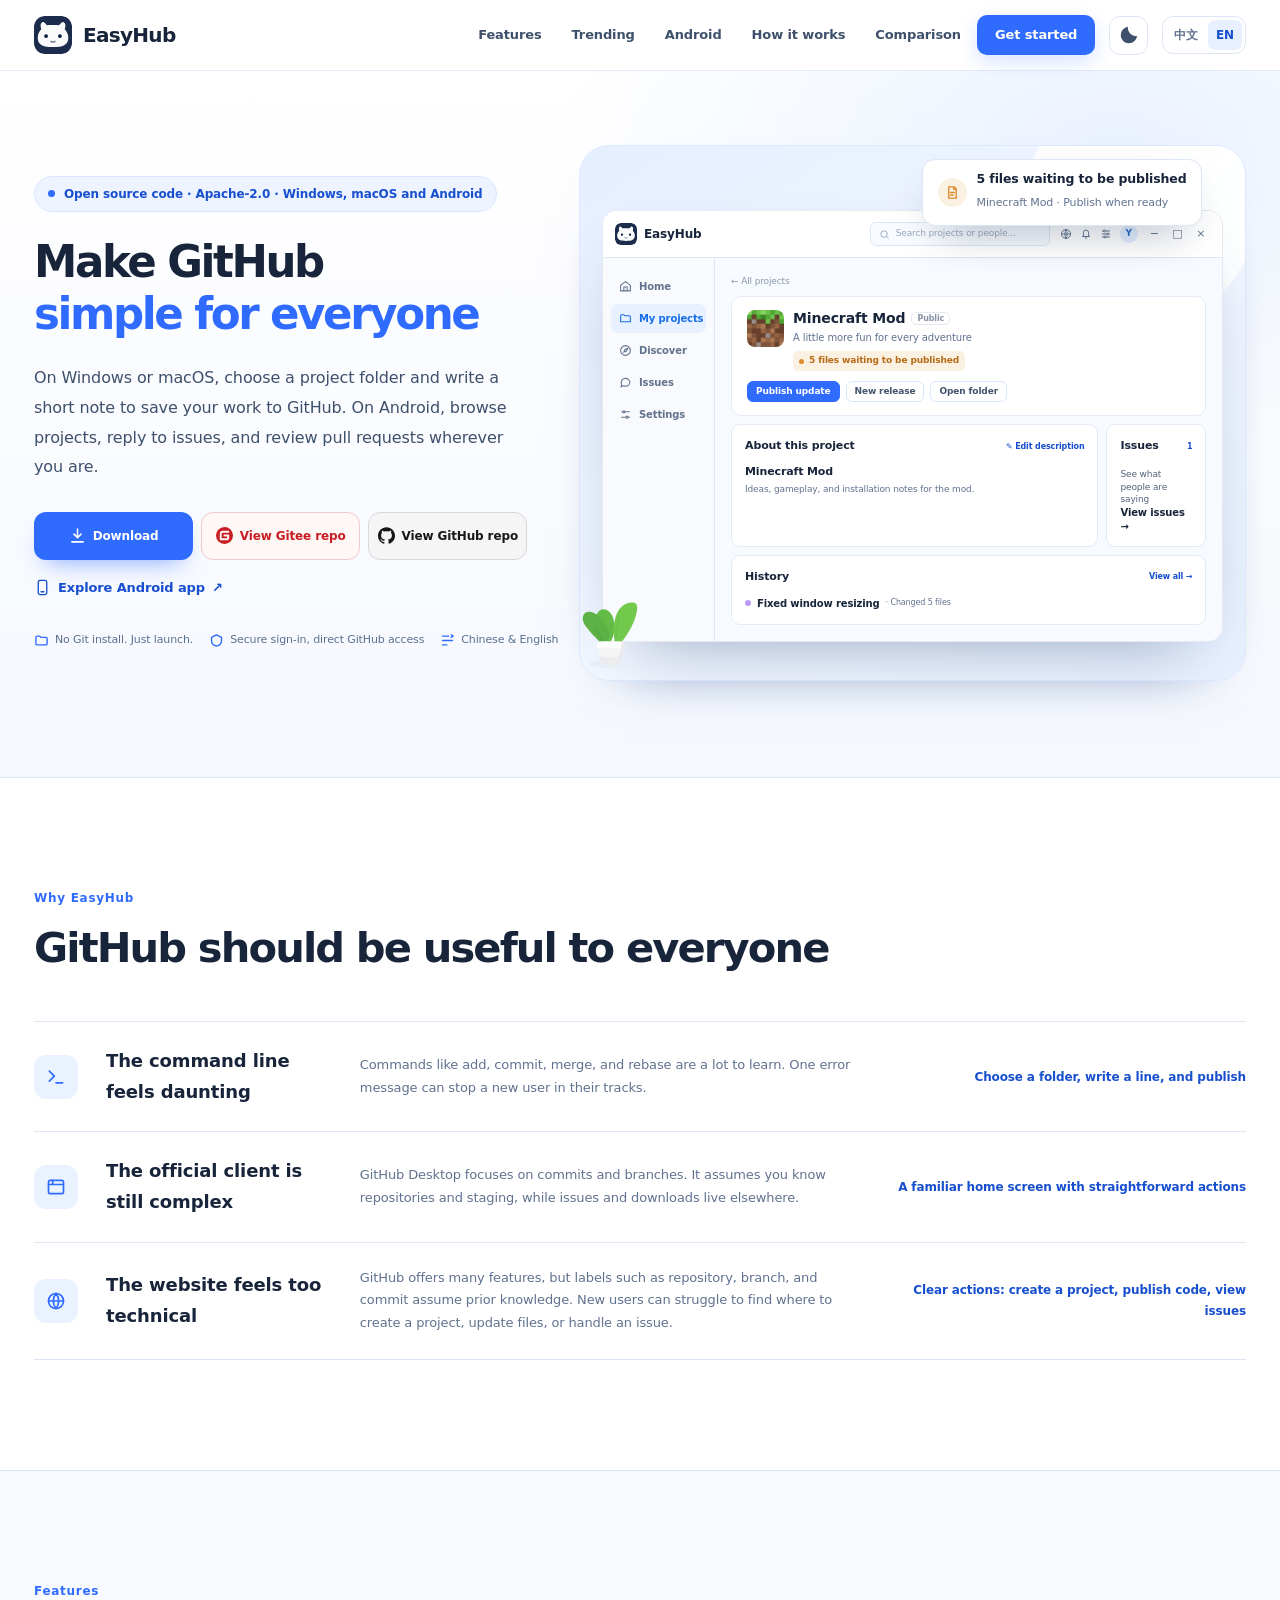
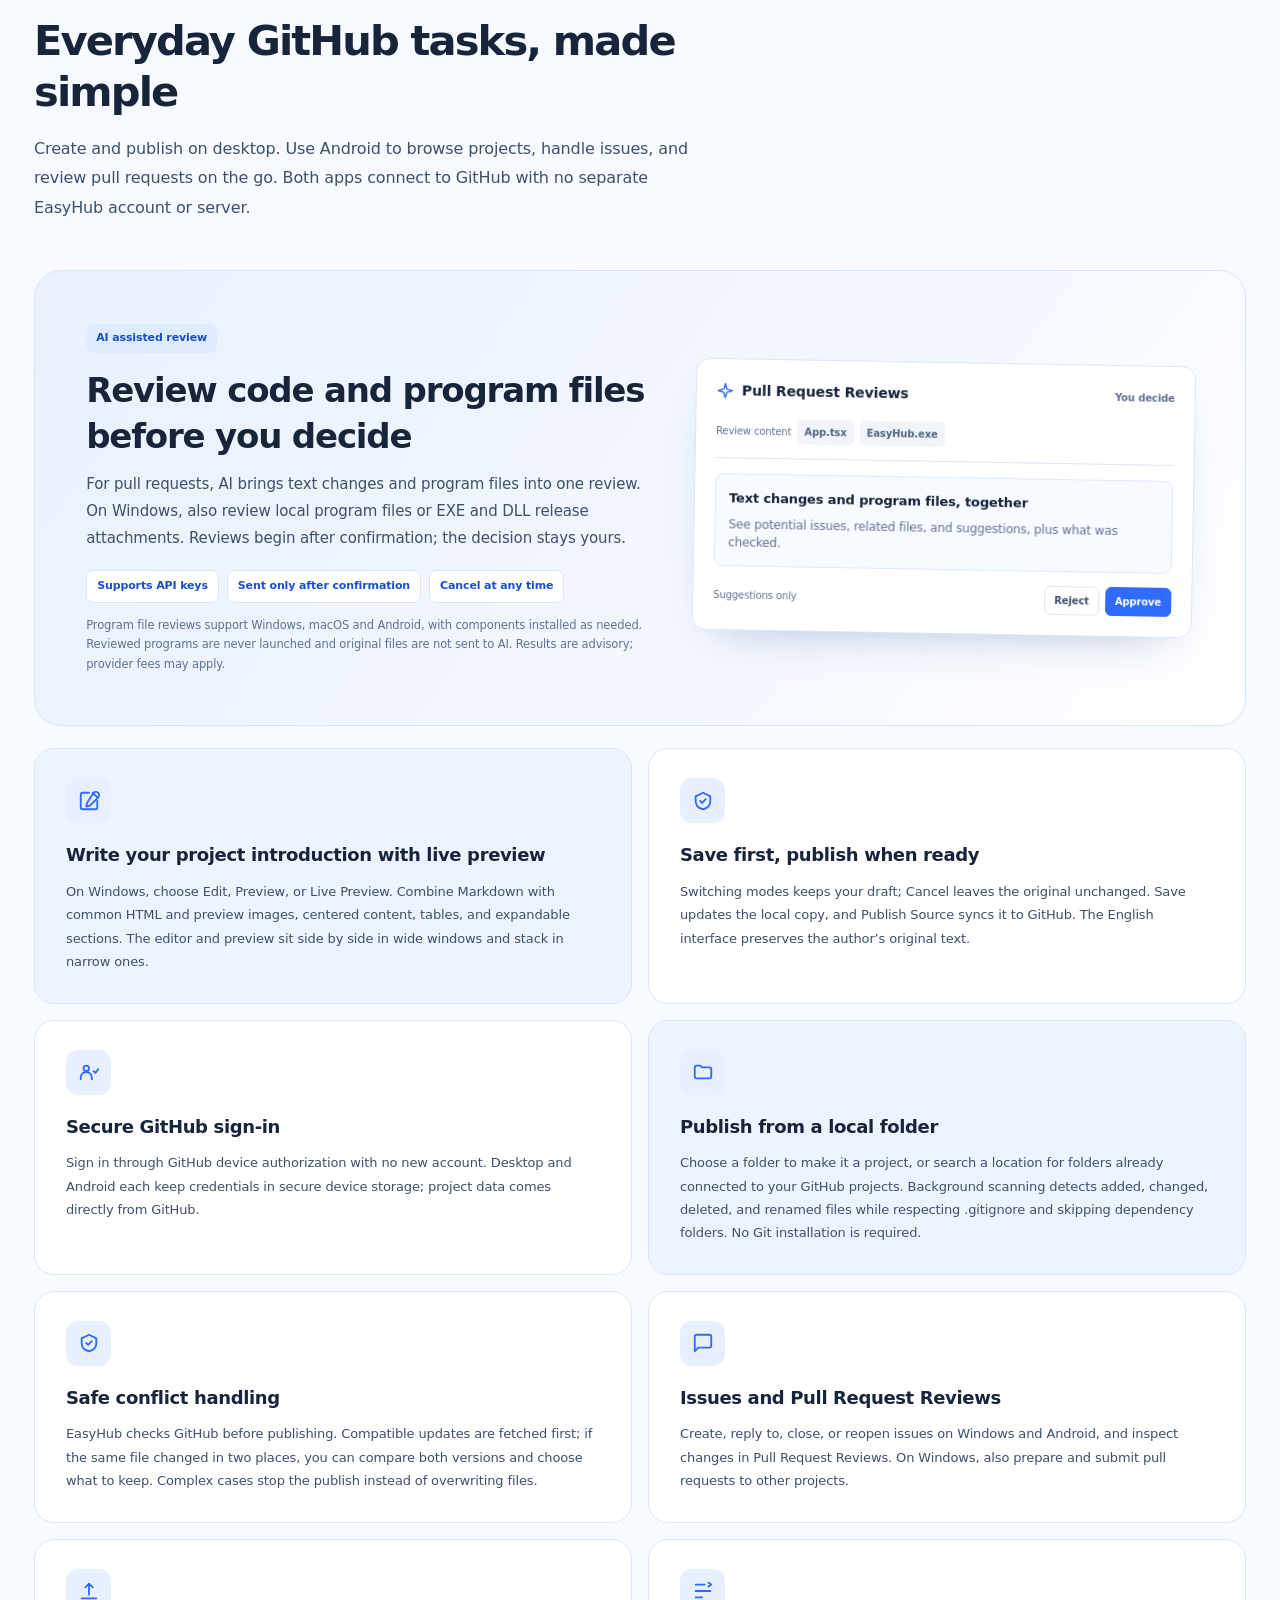
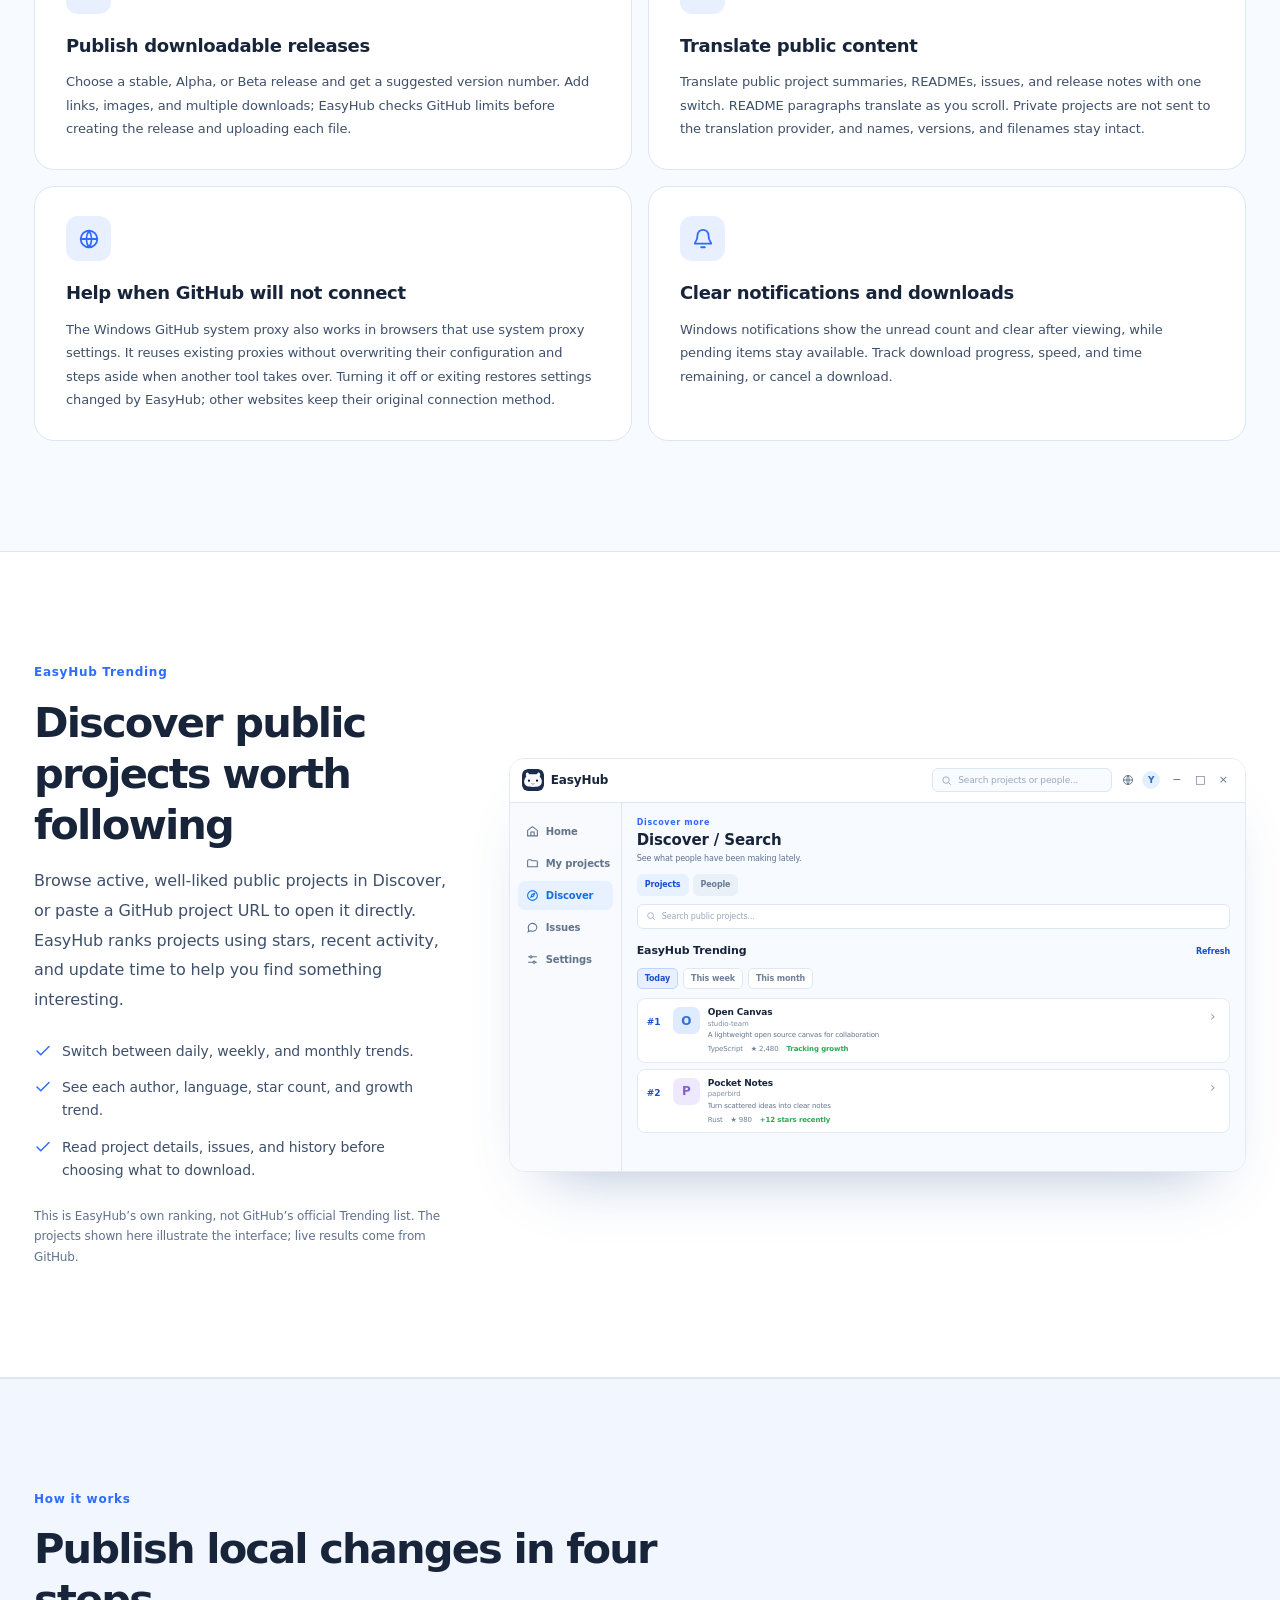
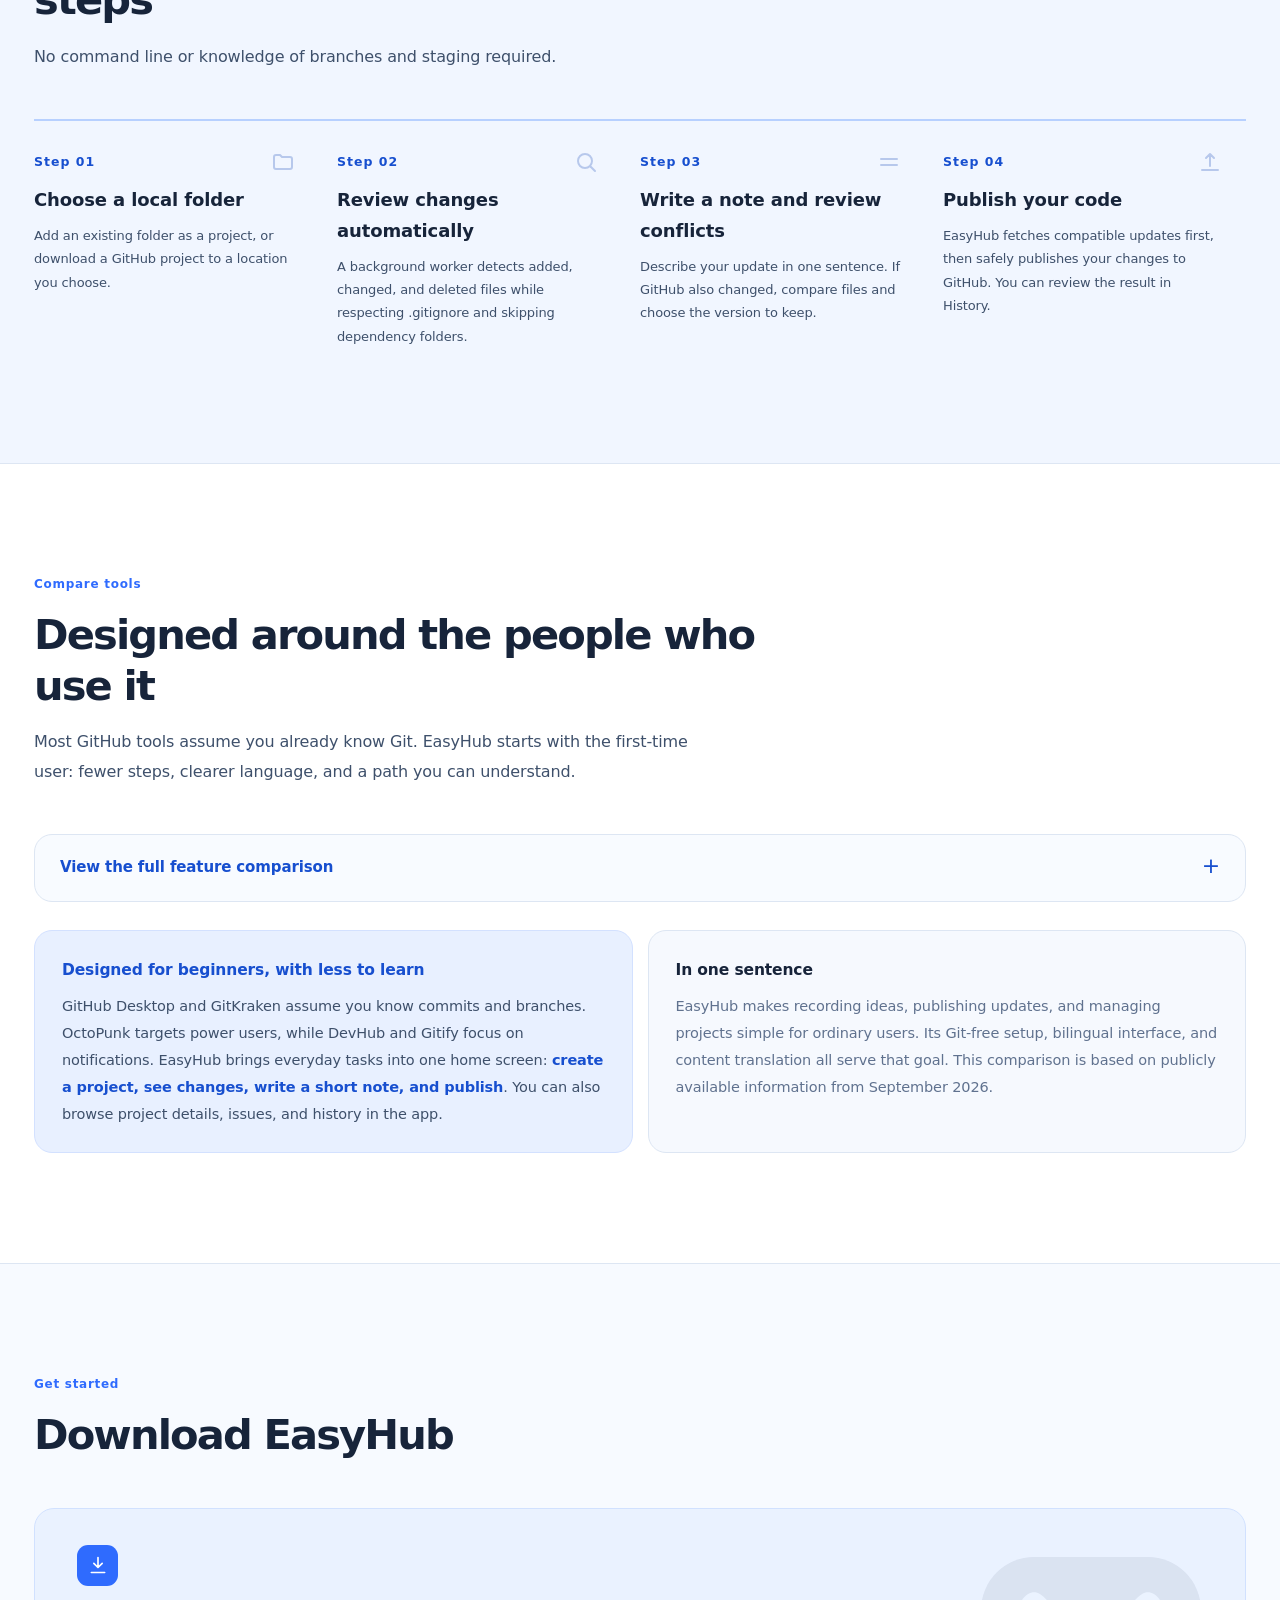
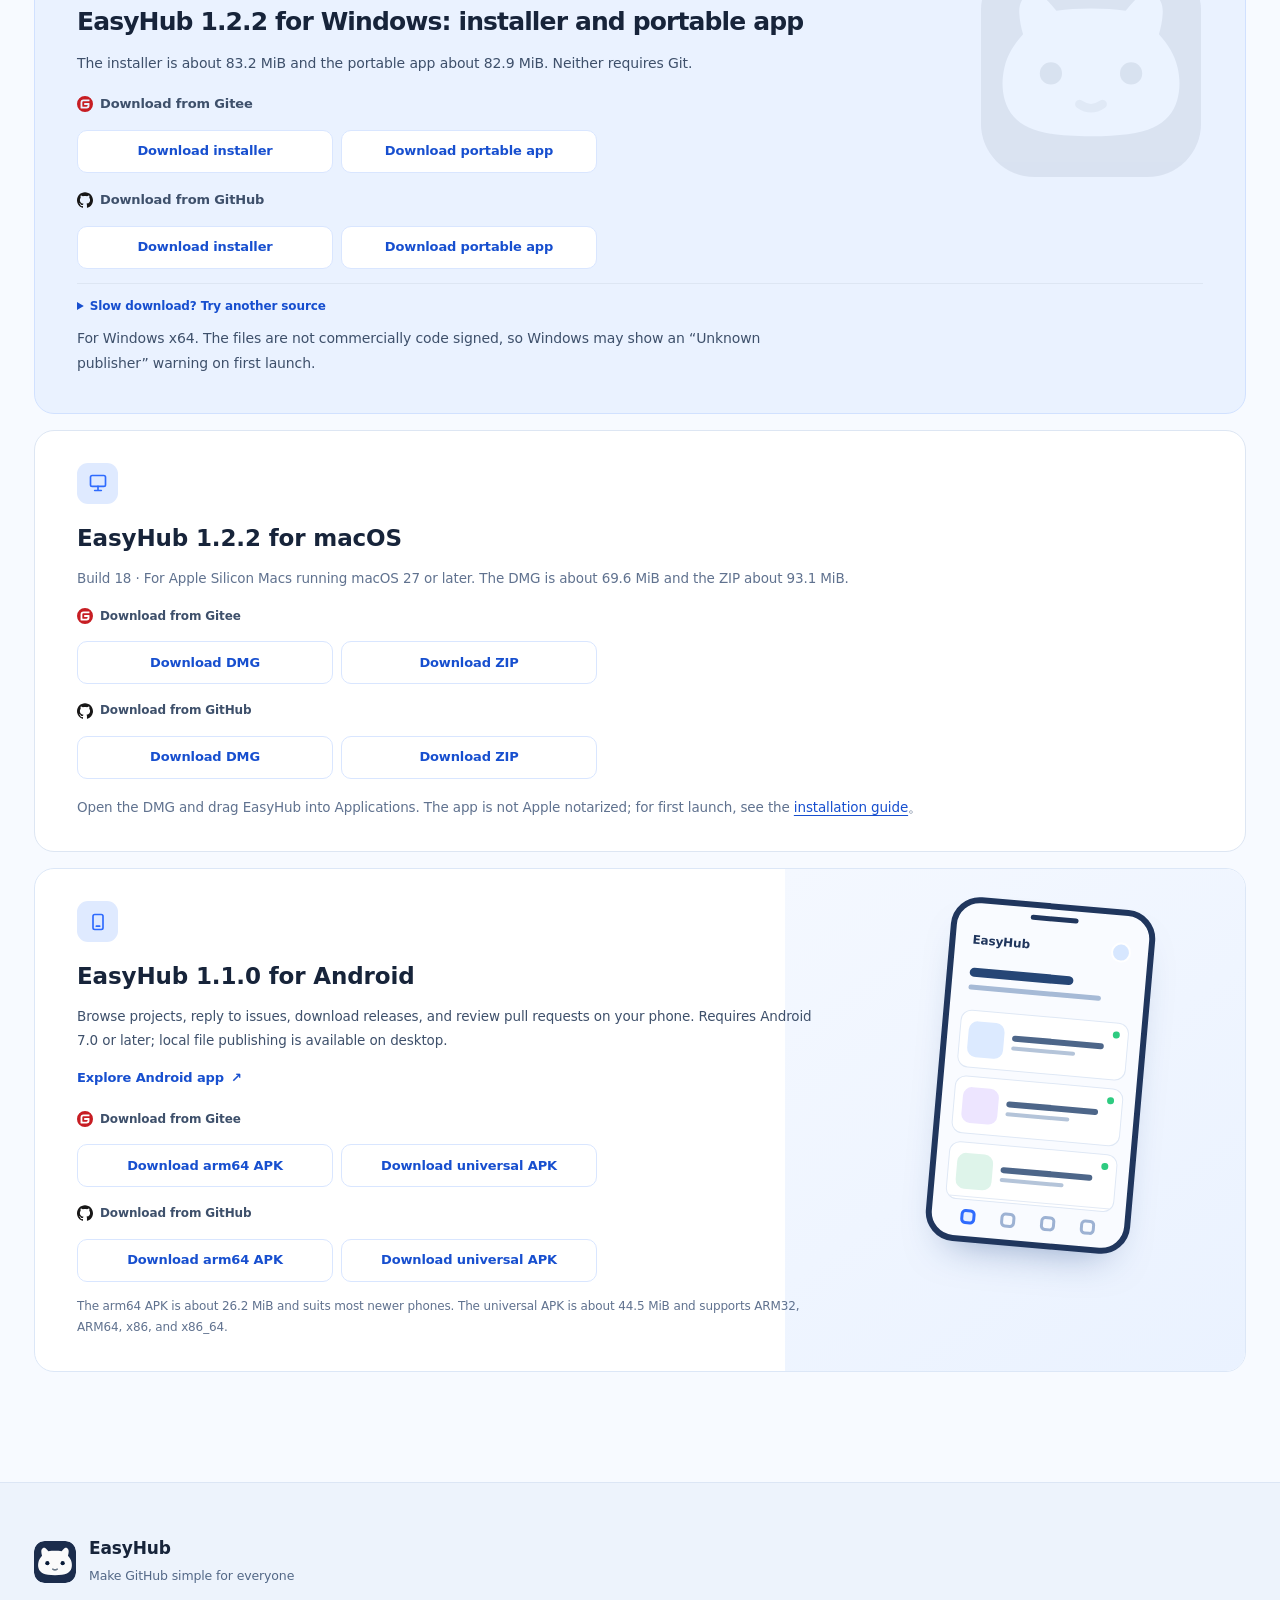
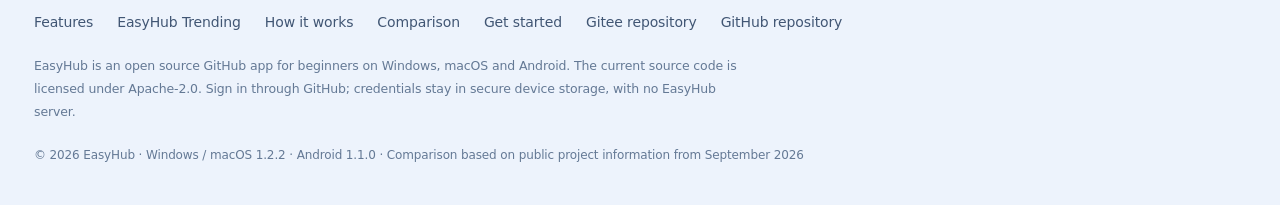
==== index.html @ a900f8b0 "Refresh compact Windows 1.2.2 and macOS build 18 downloads" ====
<!DOCTYPE html>
<html lang="zh-CN">
<head>
<meta charset="UTF-8">
<meta name="viewport" content="width=device-width, initial-scale=1.0">
<script>
(function(){
  var saved='';
  try{saved=localStorage.getItem('easyhub-site-theme')||''}catch(e){}
  var system=window.matchMedia&&window.matchMedia('(prefers-color-scheme: dark)').matches;
  document.documentElement.dataset.theme=saved==='light'||saved==='dark'?saved:(system?'dark':'light');
  if(!window.matchMedia||!window.matchMedia('(prefers-reduced-motion: reduce)').matches){document.documentElement.classList.add('motion-ready')}
})();
</script>
<title>EasyHub - 简单易用的 GitHub 客户端 | Windows、macOS 与 Android</title>
<meta name="description" content="EasyHub 是面向新手的开源 GitHub 客户端。Windows / macOS 上免装 Git 发布作品，项目介绍可边写边看；Android 上查看项目、回复问题和审查合并请求。">
<meta name="robots" content="index, follow, max-image-preview:large">
<link rel="canonical" href="https://fufu-flash.github.io/easyhub-website/">
<link rel="alternate" hreflang="zh-CN" href="https://fufu-flash.github.io/easyhub-website/">
<link rel="alternate" hreflang="en" href="https://fufu-flash.github.io/easyhub-website/en.html">
<link rel="alternate" hreflang="x-default" href="https://fufu-flash.github.io/easyhub-website/">
<link rel="sitemap" type="application/xml" href="https://fufu-flash.github.io/easyhub-website/sitemap.xml">
<meta property="og:type" content="website">
<meta property="og:site_name" content="EasyHub">
<meta property="og:locale" content="zh_CN">
<meta property="og:title" content="EasyHub - 简单易用的 GitHub 客户端，支持 Windows、macOS 与 Android">
<meta property="og:description" content="免装 Git，一句话发布源码。Windows 项目介绍支持编辑、预览与边写边看，图片、表格和折叠内容都能预览，确认后再发布。">
<meta property="og:url" content="https://fufu-flash.github.io/easyhub-website/">
<meta property="og:image" content="https://fufu-flash.github.io/easyhub-website/assets/easyhub-social.png">
<meta property="og:image:width" content="1200">
<meta property="og:image:height" content="630">
<meta property="og:image:alt" content="EasyHub：让 GitHub 简单到每个人都会用">
<meta name="twitter:card" content="summary_large_image">
<meta name="twitter:title" content="EasyHub - 简单易用的 GitHub 客户端，支持 Windows、macOS 与 Android">
<meta name="twitter:description" content="免装 Git 管理项目和问题。Windows 项目介绍可以边写边看，保存后再发布；Android 随时查看项目与合并请求。">
<meta name="twitter:image" content="https://fufu-flash.github.io/easyhub-website/assets/easyhub-social.png">
<script type="application/ld+json">
{
  "@context": "https://schema.org",
  "@graph": [{
  "@type": "SoftwareApplication",
  "name": "EasyHub for Windows",
  "url": "https://fufu-flash.github.io/easyhub-website/",
  "description": "面向新手的开源 GitHub 客户端。在 Windows 上发布作品，编辑项目介绍时可边写边看，也能用 AI 辅助审查代码与程序文件。",
  "applicationCategory": "DeveloperApplication",
  "operatingSystem": "Windows x64",
  "softwareVersion": "1.2.2",
  "datePublished": "2026-10-10",
  "image": "https://fufu-flash.github.io/easyhub-website/assets/easyhub-social.png",
  "downloadUrl": "https://gitee.com/HUAJILA/easy-hub/releases/download/v1.2.2/EasyHub-1.2.2-setup.exe",
  "license": "https://github.com/FuFu-Flash/EasyHub/blob/main/LICENSE",
  "offers": {"@type": "Offer", "price": "0", "priceCurrency": "USD"},
  "author": {"@type": "Person", "name": "FuFu-Flash", "url": "https://github.com/FuFu-Flash"}
  }, {
  "@type": "SoftwareApplication",
  "name": "EasyHub for macOS",
  "url": "https://fufu-flash.github.io/easyhub-website/#download",
  "description": "Apple 芯片 Mac 上的开源 GitHub 客户端，用于创作、发布和管理项目。",
  "applicationCategory": "DeveloperApplication",
  "operatingSystem": "macOS 27+ (Apple Silicon)",
  "softwareVersion": "1.2.2",
  "datePublished": "2026-10-11",
  "downloadUrl": "https://gitee.com/HUAJILA/easy-hub/releases/download/macos-v1.2.2/EasyHub-macOS.dmg",
  "license": "https://github.com/FuFu-Flash/EasyHub/blob/macos-v1.2.2/LICENSE",
  "offers": {"@type": "Offer", "price": "0", "priceCurrency": "USD"}
  }, {
  "@type": "SoftwareApplication",
  "name": "EasyHub for Android",
  "url": "https://fufu-flash.github.io/easyhub-website/android.html",
  "description": "在 Android 上查看 GitHub 项目、回复问题、下载发行版和审查合并请求。",
  "applicationCategory": "DeveloperApplication",
  "operatingSystem": "Android 7.0+",
  "softwareVersion": "1.1.0",
  "datePublished": "2026-10-10",
  "downloadUrl": "https://gitee.com/HUAJILA/easy-hub/releases/download/android-v1.1.0/EasyHub-Android-1.1.0-arm64.apk",
  "license": "https://github.com/FuFu-Flash/EasyHub/blob/android-v1.1.0/LICENSE",
  "offers": {"@type": "Offer", "price": "0", "priceCurrency": "USD"}
  }]
}
</script>
<script>
(function(){
  var chosen='';
  try{chosen=localStorage.getItem('easyhub-site-language')||''}catch(e){}
  var browser=(navigator.languages&&navigator.languages[0])||navigator.language||'en';
  var english=chosen==='en'||(!chosen&&!browser.toLowerCase().startsWith('zh'));
  var windowsRequested=new URLSearchParams(location.search).get('platform')==='windows';
  var windowsChosen=false;
  try{
    if(windowsRequested)sessionStorage.setItem('easyhub-site-platform','windows');
    windowsChosen=sessionStorage.getItem('easyhub-site-platform')==='windows';
  }catch(e){windowsChosen=windowsRequested}
  if(/Android/i.test(navigator.userAgent)&&!windowsChosen&&!location.hash){
    location.replace(new URL((english?'android-en.html':'android.html')+location.search+location.hash,location.href));
    return;
  }
  if(location.pathname.split('/').pop()==='en.html')return;
  if(english){
    location.replace(new URL('en.html'+location.search+location.hash,location.href));
  }
})();
</script>
<link rel="icon" type="image/svg+xml" href="data:image/svg+xml,%3Csvg xmlns='http://www.w3.org/2000/svg'
     width='1024' height='1024' viewBox='0 0 64 64'%3E
  %3C%21-- Background --%3E
  %3Crect x='0' y='0' width='64' height='64' rx='15.5' fill='%231B2C4C'/%3E

  %3C%21-- Cat head enlarged to about 4/5 of the icon, shifted upward for visual centering --%3E
  %3Cg transform='translate(32 31.8) scale(2.18) translate(-32 -34)'%3E
    %3C%21-- Cat face: traced from the prototype, centered and flattened --%3E
    %3Cpath
      d='
        M 23.6 24.35
        C 24.15 24.02, 24.72 24.05, 25.18 24.34
        C 25.95 24.84, 26.66 25.76, 27.38 26.58

        C 28.78 26.40, 30.28 26.30, 32.00 26.30
        C 33.72 26.30, 35.22 26.40, 36.62 26.58

        C 37.34 25.76, 38.05 24.84, 38.82 24.34
        C 39.28 24.05, 39.85 24.02, 40.40 24.35
        C 41.24 24.86, 41.63 25.77, 41.57 26.92
        C 41.53 27.92, 41.31 28.90, 41.06 29.73

        C 42.25 31.03, 43.17 32.48, 43.55 34.15
        C 43.91 35.69, 43.89 37.17, 43.50 38.53
        C 43.02 40.20, 41.91 41.42, 40.30 42.17

        C 38.54 42.99, 35.78 43.34, 32.00 43.34
        C 28.22 43.34, 25.46 42.99, 23.70 42.17

        C 22.09 41.42, 20.98 40.20, 20.50 38.53
        C 20.11 37.17, 20.09 35.69, 20.45 34.15
        C 20.83 32.48, 21.75 31.03, 22.94 29.73

        C 22.69 28.90, 22.47 27.92, 22.43 26.92
        C 22.37 25.77, 22.76 24.86, 23.60 24.35
        Z'
      fill='%23FAFAFB'/%3E

    %3C%21-- Eyes --%3E
    %3Ccircle cx='26.65' cy='34.95' r='1.48' fill='%23081A37'/%3E
    %3Ccircle cx='37.35' cy='34.95' r='1.48' fill='%23081A37'/%3E

    %3C%21-- Mouth --%3E
    %3Cpath
      d='M 30.45 39.05
         C 31.00 39.43, 31.48 39.60, 32.00 39.60
         C 32.52 39.60, 33.00 39.43, 33.55 39.05'
      fill='none'
      stroke='%236C7A8B'
      stroke-width='1.15'
      stroke-linecap='round'
      stroke-linejoin='round'/%3E
  %3C/g%3E
%3C/svg%3E
">
<style>
/* ============ 设计令牌（对齐应用真实配色） ============ */
:root{
  --blue:#2F6BFE;
  --blue-deep:#1F54D8;
  --blue-soft:#E9F1FF;
  --blue-softer:#F3F7FF;
  --bg:#F4F6FA;
  --card:#FFFFFF;
  --ink:#1C2635;
  --ink-2:#414D60;
  --muted:#828EA2;
  --line:#E9EDF3;
  --green:#2FA956;
  --green-soft:#E7F6EC;
  --orange:#DF8B2C;
  --orange-soft:#FBF1E2;
  --navy:#1B2C4C;
  --radius:14px;
  --shadow:0 30px 70px -34px rgba(38,76,150,.38);
  --font:'Noto Sans SC','PingFang SC','Hiragino Sans GB','Microsoft YaHei',system-ui,-apple-system,sans-serif;
  --mono:'Cascadia Code',Consolas,'Courier New',monospace;
}
*{margin:0;padding:0;box-sizing:border-box}
html{scroll-behavior:smooth}
body{font-family:var(--font);color:var(--ink);background:var(--bg);line-height:1.7;-webkit-font-smoothing:antialiased;overflow-x:hidden}
img{max-width:100%;display:block}
a{color:inherit;text-decoration:none}
.wrap{max-width:1180px;margin:0 auto;padding:0 28px}
section{padding:92px 0}
.sec-head{max-width:680px;margin-bottom:54px}
.sec-kicker{font-size:14px;font-weight:700;color:var(--blue);letter-spacing:.1em;margin-bottom:14px}
.sec-title{font-size:33px;font-weight:900;line-height:1.32;letter-spacing:-.01em}
.sec-sub{margin-top:16px;font-size:16px;color:var(--muted);line-height:1.85}

/* ============ 顶部导航 ============ */
.nav{position:sticky;top:0;z-index:100;background:rgba(255,255,255,.88);backdrop-filter:blur(14px);border-bottom:1px solid var(--line)}
.nav-inner{display:flex;align-items:center;gap:14px;height:64px}
.brand{display:flex;align-items:center;gap:11px;font-weight:900;font-size:19px}
.brand img{width:34px;height:34px;border-radius:9px}
.nav-links{display:flex;gap:4px;margin-left:auto;align-items:center}
.nav-links a{padding:8px 14px;border-radius:9px;font-size:14.5px;font-weight:500;color:var(--ink-2);transition:background .18s,color .18s}
.nav-links a:hover{background:var(--blue-soft);color:var(--blue-deep)}
.nav-cta{background:var(--blue)!important;color:#fff!important;font-weight:700!important;padding:9px 18px!important}
.nav-cta:hover{background:var(--blue-deep)!important}
.nav-toggle{display:none;margin-left:auto;background:#fff;border:1px solid var(--line);border-radius:10px;padding:8px 11px;cursor:pointer}
.language-switch{display:flex;align-items:center;gap:2px;flex:none;padding:3px;border:1px solid var(--line);border-radius:10px;background:#fff}
.language-switch a{padding:5px 8px;border-radius:7px;font-size:12px;font-weight:700;color:var(--muted);white-space:nowrap}
.language-switch a:hover{color:var(--blue-deep)}
.language-switch a[aria-current="page"]{background:var(--blue-soft);color:var(--blue-deep)}

/* ============ 按钮 ============ */
.btn{display:inline-flex;align-items:center;gap:9px;padding:14px 26px;border-radius:12px;font-size:15.5px;font-weight:700;cursor:pointer;border:1.5px solid transparent;transition:transform .16s,box-shadow .16s,background .18s;font-family:var(--font)}
.btn:hover{transform:translateY(-2px)}
.btn-primary{background:var(--blue);color:#fff;box-shadow:0 14px 30px -12px rgba(47,107,254,.6)}
.btn-primary:hover{background:var(--blue-deep)}
.btn-ghost{background:#fff;color:var(--ink);border-color:var(--line)}
.btn-ghost:hover{border-color:var(--blue);box-shadow:0 10px 26px -16px rgba(38,76,150,.5)}
.btn-gitee{background:#FFF6F6;color:#C71D23;border-color:#F1C8CB}
.btn-gitee:hover{background:#FCEBED;border-color:#C71D23;box-shadow:0 10px 26px -16px rgba(199,29,35,.45)}
.btn-github{background:#F5F5F6;color:#181717;border-color:#D6D8DC}
.btn-github:hover{background:#EBECED;border-color:#181717;box-shadow:0 10px 26px -16px rgba(24,23,23,.4)}

/* ============ Hero ============ */
.hero{padding:80px 0 88px;background:linear-gradient(180deg,#FFFFFF 0%,#F4F7FC 100%);border-bottom:1px solid var(--line)}
.hero-grid{display:grid;grid-template-columns:.94fr 1.06fr;gap:56px;align-items:center}
.hero-badge{display:inline-flex;align-items:center;gap:9px;background:var(--blue-softer);border:1px solid #DFE9FF;border-radius:999px;padding:7px 16px;font-size:13.5px;font-weight:500;color:var(--blue-deep);margin-bottom:26px}
.hero-badge .dot{width:7px;height:7px;border-radius:50%;background:var(--blue)}
.hero h1{font-size:46px;font-weight:900;line-height:1.24;letter-spacing:-.015em}
.hero h1 .accent{color:var(--blue)}
.hero p.lead{margin-top:22px;font-size:17px;color:var(--muted);max-width:500px;line-height:1.85}
.hero-actions{display:grid;grid-template-columns:repeat(3,minmax(0,1fr));gap:10px;margin-top:34px}
.hero-actions .btn{justify-content:center;min-width:0;padding:12px 9px;gap:7px;font-size:13px;white-space:nowrap}
.hero-actions .btn svg,.hero-actions .btn img{width:17px;height:17px;flex:none}
.hero-label-mobile{display:none}
.hero-meta{display:flex;gap:12px;margin-top:40px;flex-wrap:nowrap;white-space:nowrap}
.hero-meta div{font-size:12.5px;color:var(--muted);display:flex;align-items:center;gap:6px;font-weight:500}
.hero-meta svg{flex:none}

/* ===== 应用项目页手绘预览 ===== */
.stage{position:relative;padding:30px 10px 34px}
.window{background:#fff;border-radius:15px;box-shadow:var(--shadow);overflow:hidden;border:1px solid #E4E9F2;position:relative;z-index:1}
.win-bar{height:44px;background:#fff;border-bottom:1px solid var(--line);display:flex;align-items:center;padding:0 12px;gap:10px}
.win-brand{display:flex;align-items:center;gap:7px;white-space:nowrap;font-size:12px;font-weight:900;color:var(--ink)}
.win-brand img{width:22px;height:22px;border-radius:6px}
.win-search{height:24px;min-width:0;max-width:180px;flex:1;margin-left:auto;border:1px solid #DCE6F5;border-radius:6px;background:#F8FBFF;color:#9AA8BD;font-size:9px;display:flex;align-items:center;gap:6px;padding:0 8px;white-space:nowrap;overflow:hidden}
.win-search svg{width:11px;height:11px;flex:none}
.win-tools{display:flex;align-items:center;gap:8px;color:#64758F;flex:none}
.win-tools svg{width:12px;height:12px}
.win-avatar{width:18px;height:18px;display:grid;place-items:center;border-radius:50%;background:#E4F0FF;color:#2D6AC6;font-size:9px;font-weight:800}
.win-controls{letter-spacing:5px;font-size:11px;color:#63728A;white-space:nowrap;margin-left:2px}
.win-body{display:grid;grid-template-columns:112px minmax(0,1fr);min-height:318px}
.win-side{background:#F8FAFE;border-right:1px solid var(--line);padding:14px 8px;display:flex;flex-direction:column;gap:3px}
.win-side .si{display:flex;align-items:center;gap:7px;padding:6px 8px;border-radius:7px;font-size:10px;color:#62738B;font-weight:700;white-space:nowrap}
.win-side .si.on{background:#E8F1FF;color:#166EE7}
.win-side .si svg{width:13px;height:13px;flex:none}
.win-main{padding:12px 13px;background:#F7FAFF;min-width:0}
.win-crumb{font-size:9px;color:#8C99AB;margin-bottom:7px}
.mock-project{background:#fff;border:1px solid #E3EAF5;border-radius:10px;padding:11px 12px}
.mock-project-top{display:flex;gap:9px;align-items:flex-start;min-width:0}
.mock-project-icon{width:31px;height:31px;border-radius:8px;flex:none}
.mock-project-info{min-width:0}
.mock-project-title{display:flex;align-items:center;gap:6px;flex-wrap:wrap;line-height:1.2}
.mock-project-title h3{font-size:13px;font-weight:900;white-space:nowrap}
.tag{font-size:8px;font-weight:700;padding:1px 5px;border-radius:5px;border:1px solid #E4E9F2;color:#8793A5;white-space:nowrap}
.mock-project-info p{font-size:9px;color:var(--muted);margin-top:4px;line-height:1.35}
.mock-status{display:inline-flex;align-items:center;gap:5px;background:var(--orange-soft);color:#B86B17;border-radius:5px;padding:2px 6px;font-size:8px;font-weight:700;margin-top:6px}
.mock-status i{width:5px;height:5px;background:var(--orange);border-radius:50%}
.mock-actions{display:flex;gap:6px;flex-wrap:wrap;margin-top:9px}
.mock-actions span{border:1px solid #D9E6FF;border-radius:6px;padding:4px 8px;color:#43546D;font-size:9px;font-weight:700;line-height:1.3;background:#fff;white-space:nowrap}
.mock-actions .primary{background:var(--blue);border-color:var(--blue);color:#fff}
.mock-grid{display:grid;grid-template-columns:minmax(0,1fr) 100px;gap:8px;margin-top:8px}
.mock-panel{background:#fff;border:1px solid #E3EAF5;border-radius:9px;padding:9px 10px;min-width:0}
.mock-panel-head{display:flex;align-items:center;justify-content:space-between;gap:4px;font-size:10px;font-weight:800;white-space:nowrap}
.mock-panel-head em{font-size:8px;font-style:normal;color:var(--blue-deep);font-weight:700}
.mock-panel h4{font-size:10px;margin-top:9px;line-height:1.3}
.mock-panel p{font-size:8px;color:var(--muted);line-height:1.5;margin-top:4px}
.mock-issue{font-size:8px;color:#52637C;margin-top:12px;line-height:1.4}
.mock-issue b{font-size:10px;color:var(--ink)}
.mock-history{margin-top:8px;display:flex;align-items:center;gap:6px;font-size:8px;color:var(--muted)}
.mock-history strong{font-size:9px;color:var(--ink)}
.mock-history i{height:6px;width:6px;flex:none;background:#BA9AF8;border-radius:50%}
/* 状态气泡与盆栽沿用原有的浮动动画 */
.float-toast{position:absolute;top:-36px;right:6px;background:#fff;border:1px solid var(--line);border-radius:12px;box-shadow:0 20px 44px -18px rgba(27,44,76,.4);padding:11px 15px;display:flex;align-items:center;gap:10px;z-index:3;animation:floaty 5s ease-in-out infinite}
.float-toast .ft-ico{width:29px;height:29px;border-radius:50%;background:var(--orange-soft);display:flex;align-items:center;justify-content:center;flex:none}
.float-toast b{font-size:12.5px;display:block;line-height:1.3}
.float-toast span{font-size:11px;color:var(--muted)}
.hero-plant{position:absolute;bottom:0;left:-18px;width:98px;z-index:3;animation:floaty 6s ease-in-out infinite reverse}
@keyframes floaty{0%,100%{transform:translateY(0)}50%{transform:translateY(-9px)}}

/* ============ 痛点 ============ */
.pain{background:#fff;border-bottom:1px solid var(--line)}
.pain-grid{display:grid;grid-template-columns:repeat(3,1fr);gap:24px}
.pain-card{border:1px solid var(--line);border-radius:var(--radius);padding:29px 27px;background:var(--bg)}
.pc-ico{width:43px;height:43px;border-radius:12px;background:var(--blue);display:flex;align-items:center;justify-content:center;margin-bottom:17px}
.pain-card h3{font-size:17px;font-weight:700;margin-bottom:9px}
.pain-card p{font-size:14px;color:var(--muted);line-height:1.8}
.pain-card .arrow{color:var(--blue-deep);font-weight:700;font-size:13px;margin-top:13px;display:flex;align-items:center;gap:7px}

/* ============ 特性 ============ */
.feat-grid{display:grid;grid-template-columns:repeat(3,1fr);gap:24px}
.feat-card{background:#fff;border:1px solid var(--line);border-radius:var(--radius);padding:29px 27px;transition:transform .2s,box-shadow .2s}
.feat-card:hover{transform:translateY(-4px);box-shadow:0 22px 46px -26px rgba(38,76,150,.38)}
.feat-ico{width:45px;height:45px;border-radius:12px;display:flex;align-items:center;justify-content:center;margin-bottom:17px}
.feat-ico.b{background:var(--blue-soft)}.feat-ico.b svg{stroke:var(--blue)}
.feat-card h3{font-size:16.5px;font-weight:700;margin-bottom:9px}
.feat-card p{font-size:13.5px;color:var(--muted);line-height:1.8}
.feat-card .note{display:inline-block;margin-top:12px;font-size:11.5px;font-weight:700;color:var(--orange);background:var(--orange-soft);padding:3px 11px;border-radius:999px}
.ai-spotlight{display:grid;grid-template-columns:minmax(0,1fr) minmax(0,.88fr);gap:36px;align-items:center;padding:34px 38px;margin-bottom:24px;border:1px solid #CCDFFF;border-radius:var(--radius);background:linear-gradient(125deg,#F0F6FF,#FBFDFF);overflow:hidden}
.ai-eyebrow{display:inline-flex;padding:5px 10px;border-radius:8px;background:#DFEBFF;color:var(--blue-deep);font-size:11px;font-weight:800}
.ai-spotlight h3{font-size:25px;line-height:1.35;margin:15px 0 11px}
.ai-spotlight p{font-size:14px;line-height:1.8;color:var(--ink-2)}
.ai-points{display:flex;flex-wrap:wrap;gap:8px;margin:18px 0 13px}
.ai-points span{padding:6px 10px;border:1px solid #D8E6FA;border-radius:7px;background:#fff;color:var(--blue-deep);font-size:11px;font-weight:700}
.ai-spotlight small{display:block;color:var(--muted);font-size:11.5px;line-height:1.7}
.ai-preview{min-width:0;padding:17px;border:1px solid #DCE6F5;border-radius:14px;background:#fff;box-shadow:0 18px 40px -30px rgba(30,68,133,.45)}
.ai-preview-head{display:flex;align-items:center;gap:8px;font-size:12px;font-weight:800;color:var(--ink)}
.ai-preview-head svg{width:17px;height:17px;stroke:var(--blue)}
.ai-preview-head small{margin-left:auto;color:var(--muted);font-size:10px;font-weight:600}
.ai-preview-files{display:flex;flex-wrap:wrap;gap:6px;align-items:center;margin:15px 0;padding-bottom:14px;border-bottom:1px solid var(--line);font-size:10px;color:var(--muted)}
.ai-preview-files b{padding:4px 7px;border-radius:5px;background:#F1F5FA;color:#526581;font-weight:700}
.ai-preview-result{padding:13px;border:1px solid #DDE9FF;border-radius:9px;background:#F7FAFF}
.ai-preview-result strong{display:block;font-size:12px;color:var(--ink)}
.ai-preview-result p{margin-top:6px;font-size:10.5px;line-height:1.55;color:var(--muted)}
.ai-preview-bottom{display:flex;align-items:center;justify-content:space-between;gap:8px;margin-top:14px;font-size:10px;color:var(--muted)}
.ai-preview-actions{display:flex;gap:6px;white-space:nowrap}
.ai-preview-actions span{padding:5px 9px;border:1px solid #DFE7F3;border-radius:6px;background:#fff;color:var(--ink-2);font-size:10px;font-weight:700}
.ai-preview-actions span:last-child{border-color:var(--blue);background:var(--blue);color:#fff}

/* ============ EasyHub 热门手绘界面 ============ */
.trending-showcase{background:linear-gradient(160deg,#F0F6FF 0%,#F8FAFF 68%,#F3F7FF 100%);border-top:1px solid var(--line);border-bottom:1px solid var(--line);scroll-margin-top:64px}
.trend-layout{display:grid;grid-template-columns:minmax(0,.78fr) minmax(0,1.22fr);gap:46px;align-items:center}
.trend-copy .sec-head{margin-bottom:26px}
.trend-copy .sec-title{max-width:390px}
.trend-copy .sec-sub{max-width:430px}
.trend-points{list-style:none;display:grid;gap:13px}
.trend-points li{display:flex;align-items:flex-start;gap:10px;color:var(--ink-2);font-size:14px;line-height:1.65}
.trend-points svg{width:18px;height:18px;flex:none;margin-top:2px;stroke:var(--blue)}
.trend-note{font-size:12px;color:var(--muted);margin-top:24px;line-height:1.7}
.trend-window{box-shadow:0 32px 64px -35px rgba(38,76,150,.38)}
.trend-window .win-body{min-height:368px}
.trend-main{padding:13px 15px 15px}
.trend-eyebrow{color:var(--blue);font-weight:800;font-size:8px;letter-spacing:.08em}
.trend-page-title{font-size:15px;font-weight:900;line-height:1.3;margin-top:2px}
.trend-page-sub{font-size:8px;color:var(--muted);margin-top:2px;line-height:1.45}
.trend-scope{display:flex;gap:4px;margin-top:10px}
.trend-scope span{font-size:8px;padding:4px 8px;border-radius:6px;color:#697A94;background:#EAF0F8;font-weight:700}
.trend-scope .on{background:#E8F1FF;color:var(--blue-deep)}
.trend-search{height:25px;border:1px solid #DCE6F5;border-radius:6px;background:#fff;color:#9AA8BD;font-size:8px;display:flex;align-items:center;gap:6px;padding:0 8px;margin-top:8px}
.trend-search svg{width:10px;height:10px;flex:none}
.trend-head{display:flex;align-items:center;justify-content:space-between;gap:8px;margin-top:13px}
.trend-head strong{font-size:11px;font-weight:900}
.trend-head small{font-size:8px;color:var(--blue-deep);font-weight:700}
.trend-tabs{display:flex;gap:5px;margin-top:7px;flex-wrap:wrap}
.trend-tabs span{padding:3px 7px;background:#fff;border:1px solid #DFE7F3;border-radius:5px;color:#71819A;font-size:8px;font-weight:700;white-space:nowrap}
.trend-tabs .on{background:var(--blue-soft);border-color:#BFD4FF;color:var(--blue-deep)}
.trend-list{display:grid;gap:6px;margin-top:9px}
.trend-card{display:grid;grid-template-columns:19px 28px minmax(0,1fr) 10px;align-items:start;gap:7px;background:#fff;border:1px solid #E3EAF5;border-radius:8px;padding:8px 9px;min-width:0}
.trend-rank{color:var(--blue-deep);font-size:9px;font-weight:900;padding-top:8px}
.trend-avatar{width:27px;height:27px;display:grid;place-items:center;border-radius:7px;background:#DFEBFF;color:#3570D6;font-weight:900;font-size:12px}
.trend-avatar.purple{background:#EEE9FF;color:#8063C7}
.trend-info{display:grid;gap:1px;min-width:0;line-height:1.25}
.trend-info strong{font-size:9px;font-weight:900;white-space:nowrap;overflow:hidden;text-overflow:ellipsis}
.trend-info small{font-size:7px;color:#8190A6}
.trend-info .description{font-size:7px;color:#63738B;margin-top:2px;white-space:nowrap;overflow:hidden;text-overflow:ellipsis}
.trend-meta{display:flex;gap:8px;flex-wrap:wrap;margin-top:4px;color:#6F8099;font-size:7px}
.trend-meta .growth{color:var(--green);font-weight:700}
.trend-chevron{color:#8FA2BD;font-size:14px;line-height:1.4}

/* ============ 使用流程（浅色） ============ */
.workflow{background:linear-gradient(170deg,#EFF5FF 0%,#F6F9FF 100%);border-top:1px solid var(--line);border-bottom:1px solid var(--line)}
.steps{display:grid;grid-template-columns:repeat(4,1fr);gap:20px}
.step{background:#fff;border:1px solid var(--line);border-radius:var(--radius);padding:25px 23px;position:relative}
.step .num{font-size:12.5px;font-weight:900;color:var(--blue);letter-spacing:.08em;margin-bottom:13px;display:block}
.step h3{font-size:15.5px;font-weight:700;margin-bottom:8px}
.step p{font-size:13px;color:var(--muted);line-height:1.8}
.step svg{position:absolute;top:24px;right:22px;stroke:#B7C8EC}

/* ============ 同类对比矩阵 ============ */
.compare{background:#fff}
.table-scroll{overflow-x:auto;border:1px solid var(--line);border-radius:var(--radius);background:#fff;-webkit-overflow-scrolling:touch}
table.matrix{width:100%;border-collapse:collapse;table-layout:fixed;min-width:900px}
.matrix th,.matrix td{padding:15px 8px;font-size:12.5px;vertical-align:middle}
.matrix thead th{background:var(--blue);color:#fff;font-weight:700;text-align:center;line-height:1.5}
.matrix thead th:first-child{text-align:left;padding-left:22px}
.matrix tbody td{text-align:center;border-top:1px solid var(--line);color:var(--muted)}
.matrix tbody tr:nth-child(even){background:#F7FAFF}
.matrix tbody tr.easyhub{background:var(--blue-soft)!important}
.matrix tbody td:first-child{text-align:left;padding-left:22px;font-weight:700;color:var(--ink)}
.proj-cell{display:flex;flex-direction:column;gap:2px;line-height:1.4}
.proj-cell small{font-weight:400;color:var(--muted);font-size:10.5px}
.tr-easyhub .proj-cell small{color:var(--blue-deep);font-weight:700}
.mark{display:inline-flex;width:27px;height:27px;align-items:center;justify-content:center;border-radius:50%}
.mark.y{background:#D6EEDC}.mark.y svg{stroke:var(--green)}
.mark.n{background:#EDF0F4}.mark.n svg{stroke:#A6B0C0}
.mark.p{background:var(--orange-soft)}.mark.p svg{stroke:var(--orange)}
.mark.na i{width:14px;height:2px;background:#C2CBD8;display:block;border-radius:2px}
.legend{display:flex;gap:22px;margin:18px 2px 0;flex-wrap:wrap;font-size:12.5px;color:var(--muted);font-weight:500}
.legend span{display:inline-flex;align-items:center;gap:8px}
.legend .mark{width:20px;height:20px}
.legend .mark svg{width:11px;height:11px}
.compare-note{margin-top:28px;display:grid;grid-template-columns:1fr 1fr;gap:22px}
.cn-card{border-radius:var(--radius);padding:25px 27px;font-size:14.5px;line-height:1.85}
.cn-card h4{font-size:15.5px;margin-bottom:9px;font-weight:700}
.cn-card.key{background:var(--blue-soft);border:1px solid #D3E1FF;color:var(--ink-2)}
.cn-card.key h4{color:var(--blue-deep)}
.cn-card.key b{color:var(--blue-deep)}
.cn-card.alt{background:var(--bg);border:1px solid var(--line);color:var(--muted)}
.cn-card.alt h4{color:var(--ink)}

/* ============ 下载 ============ */
.download{background:#fff;border-top:1px solid var(--line)}
.dl-grid{display:grid;grid-template-columns:repeat(3,minmax(0,1fr));gap:24px}
.dl-card{min-width:0;border:1px solid var(--line);border-radius:var(--radius);padding:27px;display:flex;flex-direction:column;background:var(--bg)}
.dl-ico{width:41px;height:41px;border-radius:11px;background:var(--blue);display:flex;align-items:center;justify-content:center;margin-bottom:15px}
.dl-card h3{font-size:16px;font-weight:700;margin-bottom:8px}
.dl-card p{font-size:13.5px;color:var(--muted);line-height:1.8}
.dl-links{display:grid;gap:8px;margin-top:15px}
.dl-links a{display:flex;align-items:center;justify-content:center;gap:10px;padding:9px 12px;border:1px solid #D9E6FF;border-radius:9px;background:#fff;color:var(--blue-deep);font-size:13px;font-weight:700;text-align:center;transition:border-color .18s,background .18s}
.dl-links a:hover{border-color:var(--blue);background:var(--blue-softer)}
.dl-source{display:flex;align-items:center;gap:7px;margin-top:16px;font-size:12px;font-weight:700;color:var(--ink-2)}
.dl-source img{width:16px;height:16px}
.download-help{margin-top:14px;padding-top:12px;border-top:1px solid var(--line);font-size:12px;color:var(--muted)}
.download-help summary{cursor:pointer;color:var(--blue-deep);font-weight:700}
.download-help p{margin-top:9px;font-size:12px}
.download-help a{color:var(--blue-deep);text-decoration:underline;text-underline-offset:2px}

/* ============ Footer ============ */
footer{background:var(--ink);color:#AEBBD0;padding:54px 0 40px}
.footer-brand{display:flex;gap:13px;align-items:center}
.footer-brand img{width:42px;height:42px;border-radius:11px}
.footer-brand b{color:#fff;font-size:17px;display:block;line-height:1.4}
.footer-brand span{font-size:12.5px}
.footer-links{display:flex;gap:24px;margin:23px 0 19px;flex-wrap:wrap}
.footer-links a{font-size:14px;color:#AEBBD0;transition:color .18s}
.footer-links a:hover{color:#fff}
.footer-note{font-size:12.5px;color:#7E8DA6;max-width:720px;line-height:1.85}
.footer-copy{font-size:12px;color:#67768F;margin-top:14px}

/* ============ 滚动揭示 ============ */
.reveal{opacity:0;transform:translateY(24px);transition:opacity .65s ease,transform .65s ease}
.reveal.in{opacity:1;transform:none}

/* ============ 响应式 ============ */
@media (max-width:1180px){
  .hero-grid{grid-template-columns:minmax(0,1fr);gap:50px}
  .stage{max-width:580px;margin:0 auto;width:100%;min-width:0}
}
@media (max-width:980px){
  section{padding:74px 0}
  .hero{padding:60px 0 70px}
  .hero h1{font-size:38px}
  .trend-layout{grid-template-columns:1fr;gap:34px}
  .trend-copy .sec-title,.trend-copy .sec-sub{max-width:680px}
  .trend-window{max-width:680px;width:100%;margin:0 auto}
  .feat-grid{grid-template-columns:1fr 1fr}
  .ai-spotlight{grid-template-columns:1fr;gap:26px}
  .steps{grid-template-columns:1fr 1fr}
  .sec-title{font-size:28px}
}
@media (max-width:900px){
  .nav-links{display:none;position:absolute;top:64px;left:0;right:0;background:#fff;flex-direction:column;align-items:stretch;padding:10px 16px 16px;border-bottom:1px solid var(--line)}
  .nav-links.open{display:flex}
  .nav-links a{padding:12px 14px;font-size:15px}
  .nav-toggle{display:block;margin-left:0}
  .language-switch{margin-left:auto}
}
@media (max-width:680px){
  .wrap{padding:0 20px}
  .hero h1{font-size:30px}
  .hero p.lead{font-size:15.5px}
  .hero-meta{display:grid;grid-template-columns:repeat(3,minmax(0,1fr));gap:8px;white-space:normal}
  .hero-meta div{align-items:flex-start;font-size:10.5px;line-height:1.5;gap:5px}
  .hero-actions{gap:7px}
  .hero-actions .btn{padding:11px 5px;gap:5px;font-size:12px}
  .hero-actions .btn svg,.hero-actions .btn img{width:15px;height:15px}
  .hero-label-desktop{display:none}
  .hero-label-mobile{display:inline}
  .pain-grid,.feat-grid,.dl-grid,.compare-note,.steps{grid-template-columns:1fr}
  .ai-spotlight{padding:24px 20px}
  .ai-spotlight h3{font-size:21px}
  .sec-title{font-size:24px}
  .sec-head{margin-bottom:38px}
  .win-body{grid-template-columns:78px minmax(0,1fr)}
  .win-side{padding:11px 5px}
  .win-side .si{font-size:8px;padding:5px 4px;gap:4px}
  .win-side .si svg{width:11px;height:11px}
  .win-bar{padding:0 7px;gap:5px}
  .win-brand{font-size:9px;gap:4px}
  .win-brand img{width:17px;height:17px}
  .win-search{font-size:7px;padding:0 5px}
  .win-tools{gap:4px}
  .win-tools svg{width:10px;height:10px}
  .win-controls{letter-spacing:2px;font-size:9px}
  .win-main{padding:9px 7px}
  .mock-project{padding:8px}
  .mock-grid{grid-template-columns:1fr}
  .mock-grid .mock-panel:last-child{display:none}
  .trend-main{padding:10px 8px}
  .trend-card{grid-template-columns:18px 24px minmax(0,1fr) 8px;gap:5px;padding:7px 6px}
  .trend-avatar{width:23px;height:23px;font-size:10px}
  .trend-meta{gap:4px 7px}
  .stage{padding:22px 6px 26px}
  .float-toast{top:-34px;bottom:auto;right:8px}
  .hero-plant{width:74px;left:-8px}
}
@media (prefers-reduced-motion:reduce){
  *{scroll-behavior:auto!important}
  .reveal{opacity:1;transform:none;transition:none}
}

</style>
<link rel="stylesheet" href="assets/site-refresh.css">
</head>
<body id="top">

<!-- ===== 导航 ===== -->
<header class="nav">
  <div class="wrap nav-inner">
    <a class="brand" href="#top"><img src="assets/easyhub-icon.svg" alt="EasyHub 图标"><span>EasyHub</span></a>
    <nav class="nav-links" id="navLinks">
      <a href="#features">特性</a>
      <a href="#trending">热门</a>
      <a href="android.html">Android</a>
      <a href="#workflow">使用流程</a>
      <a href="#compare">同类对比</a>
      <a class="nav-cta" href="#download">开始使用</a>
    </nav>
    <button class="theme-toggle" id="themeToggle" type="button" aria-label="切换到浅色模式" title="切换到浅色模式" aria-pressed="true">
      <svg class="theme-sun" viewBox="0 0 24 24" fill="none" stroke="currentColor" stroke-width="2" stroke-linecap="round" aria-hidden="true"><circle cx="12" cy="12" r="4"/><path d="M12 2v2m0 16v2M4.93 4.93l1.42 1.42m11.3 11.3 1.42 1.42M2 12h2m16 0h2M4.93 19.07l1.42-1.42m11.3-11.3 1.42-1.42"/></svg>
      <svg class="theme-moon" viewBox="0 0 24 24" fill="currentColor" aria-hidden="true"><path d="M20.87 13.16A9 9 0 0 1 10.84 3.13a9 9 0 1 0 10.03 10.03Z"/></svg>
    </button>
    <div class="language-switch" role="group" aria-label="语言 / Language">
      <a href="./" data-lang="zh" lang="zh-CN" aria-current="page">中文</a>
      <a href="en.html" data-lang="en" lang="en">EN</a>
    </div>
    <button class="nav-toggle" id="navToggle" aria-label="打开菜单">
      <svg width="20" height="20" viewBox="0 0 24 24" fill="none" stroke="#1C2635" stroke-width="2.2" stroke-linecap="round"><path d="M4 7h16M4 12h16M4 17h16"/></svg>
    </button>
  </div>
</header>

<!-- ===== Hero ===== -->
<section class="hero">
  <div class="wrap hero-grid">
    <div>
      <span class="hero-badge"><span class="dot"></span>开源源码 · Apache-2.0 · Windows、macOS 与 Android</span>
      <h1>让 GitHub<br><span class="accent">简单到每个人都会用</span></h1>
      <p class="lead">在桌面版（Windows / macOS）上选择项目文件夹、写一句更新说明，就能把作品保存到 GitHub。拿起 Android 手机，随时查看项目、回复问题和审查合并请求。</p>
      <div class="hero-actions">
        <a class="btn btn-primary" href="#download">
          <svg width="17" height="17" viewBox="0 0 24 24" fill="none" stroke="currentColor" stroke-width="2.2" stroke-linecap="round" stroke-linejoin="round"><path d="M12 3v12m0 0l-5-5m5 5l5-5M4 21h16"/></svg>
          <span class="hero-label-desktop">下载</span><span class="hero-label-mobile">下载</span>
        </a>
        <a class="btn btn-gitee" href="https://gitee.com/HUAJILA/easy-hub" target="_blank" rel="noopener noreferrer" aria-label="查看 Gitee 仓库">
          <img src="assets/gitee.svg" alt="">
          <span class="hero-label-desktop">查看 Gitee 仓库</span><span class="hero-label-mobile">Gitee</span>
        </a>
        <a class="btn btn-github" href="https://github.com/FuFu-Flash/EasyHub" target="_blank" rel="noopener noreferrer" aria-label="查看 GitHub 仓库">
          <img src="assets/github.svg" alt="">
          <span class="hero-label-desktop">查看 GitHub 仓库</span><span class="hero-label-mobile">GitHub</span>
        </a>
      </div>
      <a class="hero-android-link" href="android.html"><svg viewBox="0 0 24 24" fill="none" stroke="currentColor" stroke-width="1.9" stroke-linecap="round" stroke-linejoin="round" aria-hidden="true"><rect x="6" y="2" width="12" height="20" rx="2.5"/><path d="M10 18h4"/></svg><span>了解 Android 版</span><span aria-hidden="true">↗</span></a>
      <div class="hero-meta">
        <div><svg width="15" height="15" viewBox="0 0 24 24" fill="none" stroke="#2F6BFE" stroke-width="2.2" stroke-linecap="round" stroke-linejoin="round"><path d="M3 7a2 2 0 0 1 2-2h4l2 2h8a2 2 0 0 1 2 2v8a2 2 0 0 1-2 2H5a2 2 0 0 1-2-2z"/></svg>免装 Git，双击即用</div>
        <div><svg width="15" height="15" viewBox="0 0 24 24" fill="none" stroke="#2F6BFE" stroke-width="2.2" stroke-linecap="round" stroke-linejoin="round"><path d="M12 3l8 4v5c0 5-3.5 8-8 9-4.5-1-8-4-8-9V7z"/></svg>安全登录，直连 GitHub</div>
        <div><svg width="15" height="15" viewBox="0 0 24 24" fill="none" stroke="#2F6BFE" stroke-width="2.2" stroke-linecap="round" stroke-linejoin="round"><path d="M4 5h10M4 12h16M4 19h7"/><path d="M18 3l3 2-3 2"/></svg>中英双语</div>
      </div>
    </div>
    <div class="stage">
      <div class="float-toast">
        <span class="ft-ico"><svg width="15" height="15" viewBox="0 0 24 24" fill="none" stroke="#DF8B2C" stroke-width="2.2" stroke-linecap="round" stroke-linejoin="round"><path d="M6 3h9l3 3v15H6zM14 3v4h4M9 12h6M9 16h4"/></svg></span>
        <div><b>有 5 个文件还没发布</b><span>Minecraft Mod · 准备好后发布</span></div>
      </div>
      <img class="hero-plant" src="assets/easyhub-potted-plant.svg" alt="EasyHub 盆栽">
      <div class="window">
        <div class="win-bar">
          <span class="win-brand"><img src="assets/easyhub-icon.svg" alt="">EasyHub</span>
          <span class="win-search"><svg viewBox="0 0 24 24" fill="none" stroke="currentColor" stroke-width="2"><circle cx="11" cy="11" r="7"/><path d="m16 16 5 5"/></svg>搜索项目/用户...</span>
          <span class="win-tools" aria-hidden="true"><svg viewBox="0 0 24 24" fill="none" stroke="currentColor" stroke-width="2"><circle cx="12" cy="12" r="9"/><path d="M3 12h18M12 3c3 3 3 15 0 18M12 3c-3 3-3 15 0 18"/></svg><svg viewBox="0 0 24 24" fill="none" stroke="currentColor" stroke-width="2"><path d="M5 17h14l-2-3V9a5 5 0 0 0-10 0v5zM10 20h4"/></svg><svg viewBox="0 0 24 24" fill="none" stroke="currentColor" stroke-width="2"><path d="M4 6h16M4 12h16M4 18h16"/><circle cx="9" cy="6" r="2" fill="#fff"/><circle cx="15" cy="12" r="2" fill="#fff"/><circle cx="10" cy="18" r="2" fill="#fff"/></svg><span class="win-avatar">你</span></span>
          <span class="win-controls" aria-hidden="true">− □ ×</span>
        </div>
        <div class="win-body">
          <aside class="win-side">
            <span class="si"><svg viewBox="0 0 24 24" fill="none" stroke="currentColor" stroke-width="2"><path d="m3 10 9-7 9 7v10H3zM9 20v-7h6v7"/></svg>首页</span>
            <span class="si on"><svg viewBox="0 0 24 24" fill="none" stroke="currentColor" stroke-width="2"><path d="M3 7a2 2 0 0 1 2-2h4l2 2h8a2 2 0 0 1 2 2v9H3z"/></svg>我的项目</span>
            <span class="si"><svg viewBox="0 0 24 24" fill="none" stroke="currentColor" stroke-width="2"><circle cx="12" cy="12" r="9"/><path d="m9 15 2-5 5-2-2 5z"/></svg>发现</span>
            <span class="si"><svg viewBox="0 0 24 24" fill="none" stroke="currentColor" stroke-width="2"><path d="M20 11a8 8 0 0 1-8 8 9 9 0 0 1-4-.9L4 20l1-4a8 8 0 1 1 15-5z"/></svg>问题</span>
            <span class="si"><svg viewBox="0 0 24 24" fill="none" stroke="currentColor" stroke-width="2"><path d="M4 7h16M4 17h16"/><circle cx="9" cy="7" r="2" fill="#F8FAFE"/><circle cx="15" cy="17" r="2" fill="#F8FAFE"/></svg>设置</span>
          </aside>
          <main class="win-main">
            <div class="win-crumb">← 所有项目</div>
            <div class="mock-project">
              <div class="mock-project-top">
                <img class="mock-project-icon" src="assets/minecraft-grass-block.png" alt="">
                <div class="mock-project-info"><div class="mock-project-title"><h3>Minecraft Mod</h3><span class="tag">所有人</span></div><p>为冒险加一点新乐趣</p><span class="mock-status"><i></i>有 5 个文件还没发布</span></div>
              </div>
              <div class="mock-actions"><span class="primary">发布更新</span><span>发布新版本</span><span>打开文件夹</span></div>
            </div>
            <div class="mock-grid">
              <div class="mock-panel"><div class="mock-panel-head"><span>项目介绍</span><em>✎ 编辑介绍</em></div><h4>Minecraft Mod</h4><p>记录模组想法、玩法和安装说明。</p></div>
              <div class="mock-panel"><div class="mock-panel-head"><span>问题</span><em>1</em></div><div class="mock-issue">看看大家的反馈<br><b>查看问题 →</b></div></div>
            </div>
            <div class="mock-panel" style="margin-top:8px"><div class="mock-panel-head"><span>历史版本</span><em>查看全部 →</em></div><div class="mock-history"><i></i><strong>修复窗口缩放问题</strong><span>· 修改了 5 个文件</span></div></div>
          </main>
        </div>
      </div>
    </div>
  </div>
</section>

<!-- ===== 痛点 ===== -->
<section class="pain">
  <div class="wrap">
    <div class="sec-head reveal">
      <div class="sec-kicker">为什么做 EasyHub</div>
      <h2 class="sec-title">GitHub 不该只有"懂的人"才用得好</h2>
    </div>
    <div class="pain-grid">
      <div class="pain-card reveal">
        <div class="pc-ico"><svg width="20" height="20" viewBox="0 0 24 24" fill="none" stroke="#fff" stroke-width="2" stroke-linecap="round" stroke-linejoin="round"><path d="M4 17l6-6-6-6M12 19h8"/></svg></div>
        <h3>命令行看不懂</h3>
        <p>add、commit、merge、rebase，一连串概念；一个报错信息就足以让人卡住，更不敢随便按回车。</p>
        <div class="arrow">选个文件夹、写句话、点一下就发布</div>
      </div>
      <div class="pain-card reveal">
        <div class="pc-ico"><svg width="20" height="20" viewBox="0 0 24 24" fill="none" stroke="#fff" stroke-width="2" stroke-linecap="round" stroke-linejoin="round"><rect x="3" y="4" width="18" height="16" rx="2"/><path d="M3 9h18M8 4v5"/></svg></div>
        <h3>官方客户端仍然复杂</h3>
        <p>GitHub Desktop 聚焦提交与分支，默认你理解仓库、暂存区；也不集中处理问题、项目下载这些日常操作。</p>
        <div class="arrow">首页式界面，操作像手机 App 一样直观</div>
      </div>
      <div class="pain-card reveal">
        <div class="pc-ico"><svg width="20" height="20" viewBox="0 0 24 24" fill="none" stroke="#fff" stroke-width="2" stroke-linecap="round" stroke-linejoin="round"><circle cx="12" cy="12" r="9"/><path d="M3 12h18M12 3a14 14 0 0 1 0 18M12 3a14 14 0 0 0 0 18"/></svg></div>
        <h3>网页操作繁琐</h3>
        <p>GitHub 网页功能很全，但按钮和菜单里有仓库、分支、提交等专业术语。想创建项目、更新文件或处理问题，新手常常不知道从哪里开始。</p>
        <div class="arrow">把操作说清楚：新建项目、发布源码、查看问题</div>
      </div>
    </div>
  </div>
</section>

<!-- ===== 核心特性 ===== -->
<section id="features">
  <div class="wrap">
    <div class="sec-head reveal">
      <div class="sec-kicker">核心特性</div>
      <h2 class="sec-title">把日常用到的 GitHub 操作，都做成简单按钮</h2>
      <p class="sec-sub">桌面版负责创作和发布，Android 版方便随时查看项目、处理问题和合并请求。两端通过 GitHub 获取内容，无需 EasyHub 账号或自有服务器。</p>
    </div>
    <div class="ai-spotlight reveal">
      <div>
        <span class="ai-eyebrow">AI 辅助审查</span>
        <h3>代码与程序文件，先看清楚再决定</h3>
        <p>收到合并请求时，AI 把文字修改和程序文件整理到同一份结果中。Windows 也能审查电脑上的程序文件，或发行版里的 EXE、DLL 附件。确认后才开始，决定始终由你作出。</p>
        <div class="ai-points"><span>支持 API Key</span><span>确认后才发送</span><span>可随时取消</span></div>
        <small>程序文件审查支持 Windows、macOS 与 Android，按需安装组件；不会启动被审查程序，原始程序文件不会发给 AI。结果仅供参考，服务商可能收费。</small>
      </div>
      <div class="ai-preview" role="img" aria-label="EasyHub 合并请求审查界面示意">
        <div class="ai-preview-head"><svg viewBox="0 0 24 24" fill="none" stroke-width="2" stroke-linecap="round" stroke-linejoin="round"><path d="m12 2 2.2 7.8L22 12l-7.8 2.2L12 22l-2.2-7.8L2 12l7.8-2.2z"/></svg>合并请求审查<small>由你决定</small></div>
        <div class="ai-preview-files">审查内容 <b>App.tsx</b><b>EasyHub.exe</b></div>
        <div class="ai-preview-result"><strong>文字修改与程序文件，集中查看</strong><p>查看可能的问题、相关文件和建议，也能确认哪些内容已检查。</p></div>
        <div class="ai-preview-bottom"><span>建议仅供参考</span><span class="ai-preview-actions"><span>拒绝</span><span>批准</span></span></div>
      </div>
    </div>
    <div class="feat-grid">
      <div class="feat-card reveal">
        <div class="feat-ico b"><svg width="22" height="22" viewBox="0 0 24 24" fill="none" stroke-width="2" stroke-linecap="round" stroke-linejoin="round"><path d="M12 3H5a2 2 0 0 0-2 2v14a2 2 0 0 0 2 2h14a2 2 0 0 0 2-2v-7M16 3l5 5M10 14l-1 4 4-1 9-9a3.5 3.5 0 0 0-5-5z"/></svg></div>
        <h3>项目介绍，边写边看</h3>
        <p>在 Windows 上选择“编辑”“预览”或“边写边看”。支持 Markdown 和常见 HTML，图片、居中内容、表格和折叠内容都能预览；宽屏双栏，窄屏自动上下排列。</p>
      </div>
      <div class="feat-card reveal">
        <div class="feat-ico b"><svg width="22" height="22" viewBox="0 0 24 24" fill="none" stroke-width="2" stroke-linecap="round" stroke-linejoin="round"><path d="M12 3l8 4v5c0 5-3.5 8-8 9-4.5-1-8-4-8-9V7zM9 12l2 2 4-4"/></svg></div>
        <h3>先保存，准备好了再发布</h3>
        <p>切换模式保留草稿，取消不改原介绍。保存后先更新本地，点击“发布源码”再同步到 GitHub；英文界面也保留作者撰写的原文。</p>
      </div>
      <div class="feat-card reveal">
        <div class="feat-ico b"><svg width="22" height="22" viewBox="0 0 24 24" fill="none" stroke-width="2" stroke-linecap="round" stroke-linejoin="round"><circle cx="9" cy="8" r="3"/><path d="M3 20v-2a6 6 0 0 1 12 0v2M17 11l2 2 3-4"/></svg></div>
        <h3>使用 GitHub 安全登录</h3>
        <p>通过 GitHub 设备授权登录，无需另建账号。桌面版和 Android 各自使用系统安全存储保存凭证；项目资料直接从 GitHub 获取。</p>
      </div>
      <div class="feat-card reveal">
        <div class="feat-ico b"><svg width="22" height="22" viewBox="0 0 24 24" fill="none" stroke-width="2" stroke-linecap="round" stroke-linejoin="round"><path d="M3 7a2 2 0 0 1 2-2h4l2 2h8a2 2 0 0 1 2 2v8a2 2 0 0 1-2 2H5a2 2 0 0 1-2-2z"/></svg></div>
        <h3>本地文件夹发布源码</h3>
        <p>选择文件夹即可识别项目；也能指定位置，找回已连接到自己 GitHub 项目的文件夹。后台扫描新增、修改、删除和重命名的文件，遵守 .gitignore、避开依赖目录；无需安装 Git。</p>
      </div>
      <div class="feat-card reveal">
        <div class="feat-ico b"><svg width="22" height="22" viewBox="0 0 24 24" fill="none" stroke-width="2" stroke-linecap="round" stroke-linejoin="round"><path d="M12 3l8 4v5c0 5-3.5 8-8 9-4.5-1-8-4-8-9V7z"/><path d="M9 12l2 2 4-4"/></svg></div>
        <h3>冲突安全处理</h3>
        <p>发布前先检查云端：可安全衔接的更新自动先获取；双方改动同一文件时，双版本预览、逐个选择保留版本。复杂历史会阻止自动发布，绝不强制覆盖。</p>
      </div>
      <div class="feat-card reveal">
        <div class="feat-ico b"><svg width="22" height="22" viewBox="0 0 24 24" fill="none" stroke-width="2" stroke-linecap="round" stroke-linejoin="round"><path d="M21 15a2 2 0 0 1-2 2H7l-4 4V5a2 2 0 0 1 2-2h14a2 2 0 0 1 2 2z"/></svg></div>
        <h3>问题与合并请求审查</h3>
        <p>Windows 和 Android 都能创建、回复、关闭或重新打开问题，也能在“合并请求审查”中查看修改；Windows 还能为其他项目准备并提交合并请求。</p>
      </div>
      <div class="feat-card reveal">
        <div class="feat-ico b"><svg width="22" height="22" viewBox="0 0 24 24" fill="none" stroke-width="2" stroke-linecap="round" stroke-linejoin="round"><path d="M12 16V4m0 0L8 8m4-4l4 4M4 20h16"/></svg></div>
        <h3>发布新版本 Release</h3>
        <p>正式版、Alpha、Beta 三种类型，自动建议并续号版本名；可插入链接与图片、选择多个下载文件，按 GitHub 公开限制校验（单文件小于 2 GiB、每版最多 1000 个、不可同名），随后真实创建 Release、逐个上传附件，已完成端到端验收。</p>
      </div>
      <div class="feat-card reveal">
        <div class="feat-ico b"><svg width="22" height="22" viewBox="0 0 24 24" fill="none" stroke-width="2" stroke-linecap="round" stroke-linejoin="round"><path d="M4 5h10M4 12h16M4 19h7"/><path d="M18 3l3 2-3 2"/></svg></div>
        <h3>公开内容翻译</h3>
        <p>一键统一翻译项目简介、README、问题与 Release 描述；README 按段落随滚动逐步翻译。私有项目不发送给第三方，项目名、版本号、文件名以占位符保护，译文本地缓存。</p>
      </div>
      <div class="feat-card reveal">
        <div class="feat-ico b"><svg width="22" height="22" viewBox="0 0 24 24" fill="none" stroke-width="2" stroke-linecap="round" stroke-linejoin="round"><circle cx="12" cy="12" r="9"/><path d="M3 12h18M12 3a16 16 0 0 1 0 18 16 16 0 0 1 0-18"/></svg></div>
        <h3>连接不畅，有办法处理</h3>
        <p>Windows 的 GitHub 系统代理也适用于遵循系统代理设置的浏览器。复用已有代理、不覆盖配置，其他工具接管时让出；关闭或退出后恢复 EasyHub 改过的设置，其他网站保持原连接方式。</p>
      </div>
      <div class="feat-card reveal">
        <div class="feat-ico b"><svg width="22" height="22" viewBox="0 0 24 24" fill="none" stroke-width="2" stroke-linecap="round" stroke-linejoin="round"><path d="M18 8a6 6 0 0 0-12 0c0 7-3 7-3 9h18c0-2-3-2-3-9M10 21h4"/></svg></div>
        <h3>通知和下载，一眼看清</h3>
        <p>Windows 通知显示未读条数，查看后清零，已有待办仍然保留。下载时可查看进度、速度和剩余时间，也能取消下载。</p>
      </div>
    </div>
  </div>
</section>

<!-- ===== EasyHub 热门 ===== -->
<section class="trending-showcase" id="trending">
  <div class="wrap trend-layout">
    <div class="trend-copy reveal">
      <div class="sec-head">
        <div class="sec-kicker">EasyHub 热门</div>
        <h2 class="sec-title">发现值得关注的公开项目</h2>
        <p class="sec-sub">在“发现 / 搜索”里浏览近期活跃、受关注的公开项目，也可粘贴 GitHub 项目地址直达项目页。EasyHub 结合 Star 数、近期活动和更新时间排列结果，帮你找到感兴趣的作品。</p>
      </div>
      <ul class="trend-points">
        <li><svg viewBox="0 0 24 24" fill="none" stroke-width="2" stroke-linecap="round" stroke-linejoin="round"><path d="M20 6 9 17l-5-5"/></svg>切换今日热门、本周热门、本月热门，看看不同时间里的新发现。</li>
        <li><svg viewBox="0 0 24 24" fill="none" stroke-width="2" stroke-linecap="round" stroke-linejoin="round"><path d="M20 6 9 17l-5-5"/></svg>卡片展示作者、语言、Star 数和 EasyHub 观察到的增长趋势。</li>
        <li><svg viewBox="0 0 24 24" fill="none" stroke-width="2" stroke-linecap="round" stroke-linejoin="round"><path d="M20 6 9 17l-5-5"/></svg>查看项目介绍、问题与历史版本，再选择想下载的文件。</li>
      </ul>
      <p class="trend-note">这是 EasyHub 自己的热门排序，不是 GitHub 官方 Trending。右侧项目仅为界面示例，实际内容从 GitHub 获取。</p>
    </div>
    <div class="window trend-window reveal" role="img" aria-label="EasyHub 热门手绘界面示意">
      <div class="win-bar" aria-hidden="true">
        <span class="win-brand"><img src="assets/easyhub-icon.svg" alt="">EasyHub</span>
        <span class="win-search"><svg viewBox="0 0 24 24" fill="none" stroke="currentColor" stroke-width="2"><circle cx="11" cy="11" r="7"/><path d="m16 16 5 5"/></svg>搜索项目/用户...</span>
        <span class="win-tools"><svg viewBox="0 0 24 24" fill="none" stroke="currentColor" stroke-width="2"><circle cx="12" cy="12" r="9"/><path d="M3 12h18M12 3c3 3 3 15 0 18M12 3c-3 3-3 15 0 18"/></svg><span class="win-avatar">你</span></span>
        <span class="win-controls">− □ ×</span>
      </div>
      <div class="win-body" aria-hidden="true">
        <aside class="win-side">
          <span class="si"><svg viewBox="0 0 24 24" fill="none" stroke="currentColor" stroke-width="2"><path d="m3 10 9-7 9 7v10H3zM9 20v-7h6v7"/></svg>首页</span>
          <span class="si"><svg viewBox="0 0 24 24" fill="none" stroke="currentColor" stroke-width="2"><path d="M3 7a2 2 0 0 1 2-2h4l2 2h8a2 2 0 0 1 2 2v9H3z"/></svg>我的项目</span>
          <span class="si on"><svg viewBox="0 0 24 24" fill="none" stroke="currentColor" stroke-width="2"><circle cx="12" cy="12" r="9"/><path d="m9 15 2-5 5-2-2 5z"/></svg>发现</span>
          <span class="si"><svg viewBox="0 0 24 24" fill="none" stroke="currentColor" stroke-width="2"><path d="M20 11a8 8 0 0 1-8 8 9 9 0 0 1-4-.9L4 20l1-4a8 8 0 1 1 15-5z"/></svg>问题</span>
          <span class="si"><svg viewBox="0 0 24 24" fill="none" stroke="currentColor" stroke-width="2"><path d="M4 7h16M4 17h16"/><circle cx="9" cy="7" r="2" fill="#F8FAFE"/><circle cx="15" cy="17" r="2" fill="#F8FAFE"/></svg>设置</span>
        </aside>
        <main class="win-main trend-main">
          <div class="trend-eyebrow">发现更多作品</div>
          <div class="trend-page-title">发现 / 搜索</div>
          <div class="trend-page-sub">看看大家最近在创作什么。</div>
          <div class="trend-scope"><span class="on">项目搜索</span><span>用户搜索</span></div>
          <div class="trend-search"><svg viewBox="0 0 24 24" fill="none" stroke="currentColor" stroke-width="2"><circle cx="11" cy="11" r="7"/><path d="m16 16 5 5"/></svg>搜索公开项目...</div>
          <div class="trend-head"><strong>EasyHub 热门</strong><small>刷新</small></div>
          <div class="trend-tabs"><span class="on">今日热门</span><span>本周热门</span><span>本月热门</span></div>
          <div class="trend-list">
            <div class="trend-card"><span class="trend-rank">#1</span><span class="trend-avatar">O</span><span class="trend-info"><strong>Open Canvas</strong><small>studio-team</small><span class="description">轻量的开源画板与协作工具</span><span class="trend-meta"><span>TypeScript</span><span>★ 2,480</span><span class="growth">增长观察中</span></span></span><span class="trend-chevron">›</span></div>
            <div class="trend-card"><span class="trend-rank">#2</span><span class="trend-avatar purple">P</span><span class="trend-info"><strong>Pocket Notes</strong><small>paperbird</small><span class="description">把零散想法整理成清晰笔记</span><span class="trend-meta"><span>Rust</span><span>★ 980</span><span class="growth">观察期 +12 Star</span></span></span><span class="trend-chevron">›</span></div>
          </div>
        </main>
      </div>
    </div>
  </div>
</section>

<!-- ===== 使用流程 ===== -->
<section class="workflow" id="workflow">
  <div class="wrap">
    <div class="sec-head reveal">
      <div class="sec-kicker">使用流程</div>
      <h2 class="sec-title">四步，把本地改动发布到 GitHub</h2>
      <p class="sec-sub">不需要命令行，也不需要事先理解分支、暂存区等概念。</p>
    </div>
    <div class="steps">
      <div class="step reveal">
        <span class="num">步骤 01</span>
        <svg width="24" height="24" viewBox="0 0 24 24" fill="none" stroke-width="2" stroke-linecap="round" stroke-linejoin="round"><path d="M3 7a2 2 0 0 1 2-2h4l2 2h8a2 2 0 0 1 2 2v8a2 2 0 0 1-2 2H5a2 2 0 0 1-2-2z"/></svg>
        <h3>选择本地文件夹</h3>
        <p>添加电脑上已有的文件夹并识别为项目，或把 GitHub 上的云端项目下载到指定位置。</p>
      </div>
      <div class="step reveal">
        <span class="num">步骤 02</span>
        <svg width="24" height="24" viewBox="0 0 24 24" fill="none" stroke-width="2" stroke-linecap="round"><circle cx="11" cy="11" r="7"/><path d="M21 21l-4.3-4.3"/></svg>
        <h3>自动检查改动</h3>
        <p>独立 Worker 扫描文件的新增、修改与删除，遵守 .gitignore 并避开常见依赖目录。</p>
      </div>
      <div class="step reveal">
        <span class="num">步骤 03</span>
        <svg width="24" height="24" viewBox="0 0 24 24" fill="none" stroke-width="2" stroke-linecap="round"><path d="M4 9h16M4 15h16"/></svg>
        <h3>写说明、处理冲突</h3>
        <p>用一句话说明本次更新；若云端也有改动，逐文件对比并选择要保留的版本。</p>
      </div>
      <div class="step reveal">
        <span class="num">步骤 04</span>
        <svg width="24" height="24" viewBox="0 0 24 24" fill="none" stroke-width="2" stroke-linecap="round" stroke-linejoin="round"><path d="M12 16V4m0 0L8 8m4-4l4 4M4 20h16"/></svg>
        <h3>一键发布源码</h3>
        <p>自动先拉取可衔接的远端更新，再把本地改动安全同步到 GitHub，完成后可查看历史版本。</p>
      </div>
    </div>
  </div>
</section>

<!-- ===== 同类项目对比 ===== -->
<section class="compare" id="compare">
  <div class="wrap">
    <div class="sec-head reveal">
      <div class="sec-kicker">同类项目对比</div>
      <h2 class="sec-title">差别不在功能多少，而在为谁设计</h2>
      <p class="sec-sub">大多数 GitHub 工具默认你已经懂 Git。EasyHub 从第一次接触 GitHub 的人的视角出发：把操作做少、把话说直白，让新手也能看懂每一步。</p>
    </div>
    <details class="compare-expand reveal">
      <summary>查看完整功能对比</summary>
    <div class="table-scroll">
      <table class="matrix">
        <colgroup>
          <col style="width:15%"><col style="width:11%"><col style="width:10%"><col style="width:9%">
          <col style="width:12%"><col style="width:9%"><col style="width:11%"><col style="width:9%"><col style="width:14%">
        </colgroup>
        <thead>
          <tr>
            <th>项目</th><th>平台内容浏览</th><th>Issues 管理</th><th>Release</th>
            <th>本地源码发布</th><th>免安装 Git</th><th>中文与翻译</th><th>开源</th><th>面向新手</th>
          </tr>
        </thead>
        <tbody>
          <tr class="easyhub tr-easyhub">
            <td><span class="proj-cell">EasyHub<small>本项目 · Windows</small></span></td>
            <td><span class="mark y"><svg width="14" height="14" viewBox="0 0 24 24" fill="none" stroke-width="3" stroke-linecap="round" stroke-linejoin="round"><path d="M20 6L9 17l-5-5"/></svg></span></td>
            <td><span class="mark y"><svg width="14" height="14" viewBox="0 0 24 24" fill="none" stroke-width="3" stroke-linecap="round" stroke-linejoin="round"><path d="M20 6L9 17l-5-5"/></svg></span></td>
            <td><span class="mark y"><svg width="14" height="14" viewBox="0 0 24 24" fill="none" stroke-width="3" stroke-linecap="round" stroke-linejoin="round"><path d="M20 6L9 17l-5-5"/></svg></span></td>
            <td><span class="mark y"><svg width="14" height="14" viewBox="0 0 24 24" fill="none" stroke-width="3" stroke-linecap="round" stroke-linejoin="round"><path d="M20 6L9 17l-5-5"/></svg></span></td>
            <td><span class="mark y"><svg width="14" height="14" viewBox="0 0 24 24" fill="none" stroke-width="3" stroke-linecap="round" stroke-linejoin="round"><path d="M20 6L9 17l-5-5"/></svg></span></td>
            <td><span class="mark y"><svg width="14" height="14" viewBox="0 0 24 24" fill="none" stroke-width="3" stroke-linecap="round" stroke-linejoin="round"><path d="M20 6L9 17l-5-5"/></svg></span></td>
            <td><span class="mark y"><svg width="14" height="14" viewBox="0 0 24 24" fill="none" stroke-width="3" stroke-linecap="round" stroke-linejoin="round"><path d="M20 6L9 17l-5-5"/></svg></span></td>
            <td><span class="mark y"><svg width="14" height="14" viewBox="0 0 24 24" fill="none" stroke-width="3" stroke-linecap="round" stroke-linejoin="round"><path d="M20 6L9 17l-5-5"/></svg></span></td>
          </tr>
          <tr>
            <td><span class="proj-cell">GitHub Desktop<small>GitHub 官方</small></span></td>
            <td><span class="mark n"><svg width="12" height="12" viewBox="0 0 24 24" fill="none" stroke-width="3" stroke-linecap="round"><path d="M6 6l12 12M18 6L6 18"/></svg></span></td>
            <td><span class="mark n"><svg width="12" height="12" viewBox="0 0 24 24" fill="none" stroke-width="3" stroke-linecap="round"><path d="M6 6l12 12M18 6L6 18"/></svg></span></td>
            <td><span class="mark n"><svg width="12" height="12" viewBox="0 0 24 24" fill="none" stroke-width="3" stroke-linecap="round"><path d="M6 6l12 12M18 6L6 18"/></svg></span></td>
            <td><span class="mark y"><svg width="14" height="14" viewBox="0 0 24 24" fill="none" stroke-width="3" stroke-linecap="round" stroke-linejoin="round"><path d="M20 6L9 17l-5-5"/></svg></span></td>
            <td><span class="mark y"><svg width="14" height="14" viewBox="0 0 24 24" fill="none" stroke-width="3" stroke-linecap="round" stroke-linejoin="round"><path d="M20 6L9 17l-5-5"/></svg></span></td>
            <td><span class="mark p"><svg width="12" height="12" viewBox="0 0 24 24" fill="none" stroke-width="3.2" stroke-linecap="round"><path d="M5 12h14"/></svg></span></td>
            <td><span class="mark y"><svg width="14" height="14" viewBox="0 0 24 24" fill="none" stroke-width="3" stroke-linecap="round" stroke-linejoin="round"><path d="M20 6L9 17l-5-5"/></svg></span></td>
            <td><span class="mark p"><svg width="12" height="12" viewBox="0 0 24 24" fill="none" stroke-width="3.2" stroke-linecap="round"><path d="M5 12h14"/></svg></span></td>
          </tr>
          <tr>
            <td><span class="proj-cell">OctoPunk<small>闭源 · 尚未发布</small></span></td>
            <td><span class="mark y"><svg width="14" height="14" viewBox="0 0 24 24" fill="none" stroke-width="3" stroke-linecap="round" stroke-linejoin="round"><path d="M20 6L9 17l-5-5"/></svg></span></td>
            <td><span class="mark y"><svg width="14" height="14" viewBox="0 0 24 24" fill="none" stroke-width="3" stroke-linecap="round" stroke-linejoin="round"><path d="M20 6L9 17l-5-5"/></svg></span></td>
            <td><span class="mark p"><svg width="12" height="12" viewBox="0 0 24 24" fill="none" stroke-width="3.2" stroke-linecap="round"><path d="M5 12h14"/></svg></span></td>
            <td><span class="mark n"><svg width="12" height="12" viewBox="0 0 24 24" fill="none" stroke-width="3" stroke-linecap="round"><path d="M6 6l12 12M18 6L6 18"/></svg></span></td>
            <td><span class="mark na"><i></i></span></td>
            <td><span class="mark n"><svg width="12" height="12" viewBox="0 0 24 24" fill="none" stroke-width="3" stroke-linecap="round"><path d="M6 6l12 12M18 6L6 18"/></svg></span></td>
            <td><span class="mark n"><svg width="12" height="12" viewBox="0 0 24 24" fill="none" stroke-width="3" stroke-linecap="round"><path d="M6 6l12 12M18 6L6 18"/></svg></span></td>
            <td><span class="mark n"><svg width="12" height="12" viewBox="0 0 24 24" fill="none" stroke-width="3" stroke-linecap="round"><path d="M6 6l12 12M18 6L6 18"/></svg></span></td>
          </tr>
          <tr>
            <td><span class="proj-cell">DevHub<small>AGPL · 桌面/移动</small></span></td>
            <td><span class="mark p"><svg width="12" height="12" viewBox="0 0 24 24" fill="none" stroke-width="3.2" stroke-linecap="round"><path d="M5 12h14"/></svg></span></td>
            <td><span class="mark p"><svg width="12" height="12" viewBox="0 0 24 24" fill="none" stroke-width="3.2" stroke-linecap="round"><path d="M5 12h14"/></svg></span></td>
            <td><span class="mark n"><svg width="12" height="12" viewBox="0 0 24 24" fill="none" stroke-width="3" stroke-linecap="round"><path d="M6 6l12 12M18 6L6 18"/></svg></span></td>
            <td><span class="mark n"><svg width="12" height="12" viewBox="0 0 24 24" fill="none" stroke-width="3" stroke-linecap="round"><path d="M6 6l12 12M18 6L6 18"/></svg></span></td>
            <td><span class="mark na"><i></i></span></td>
            <td><span class="mark n"><svg width="12" height="12" viewBox="0 0 24 24" fill="none" stroke-width="3" stroke-linecap="round"><path d="M6 6l12 12M18 6L6 18"/></svg></span></td>
            <td><span class="mark y"><svg width="14" height="14" viewBox="0 0 24 24" fill="none" stroke-width="3" stroke-linecap="round" stroke-linejoin="round"><path d="M20 6L9 17l-5-5"/></svg></span></td>
            <td><span class="mark n"><svg width="12" height="12" viewBox="0 0 24 24" fill="none" stroke-width="3" stroke-linecap="round"><path d="M6 6l12 12M18 6L6 18"/></svg></span></td>
          </tr>
          <tr>
            <td><span class="proj-cell">Gitify<small>菜单栏通知</small></span></td>
            <td><span class="mark n"><svg width="12" height="12" viewBox="0 0 24 24" fill="none" stroke-width="3" stroke-linecap="round"><path d="M6 6l12 12M18 6L6 18"/></svg></span></td>
            <td><span class="mark n"><svg width="12" height="12" viewBox="0 0 24 24" fill="none" stroke-width="3" stroke-linecap="round"><path d="M6 6l12 12M18 6L6 18"/></svg></span></td>
            <td><span class="mark n"><svg width="12" height="12" viewBox="0 0 24 24" fill="none" stroke-width="3" stroke-linecap="round"><path d="M6 6l12 12M18 6L6 18"/></svg></span></td>
            <td><span class="mark n"><svg width="12" height="12" viewBox="0 0 24 24" fill="none" stroke-width="3" stroke-linecap="round"><path d="M6 6l12 12M18 6L6 18"/></svg></span></td>
            <td><span class="mark na"><i></i></span></td>
            <td><span class="mark n"><svg width="12" height="12" viewBox="0 0 24 24" fill="none" stroke-width="3" stroke-linecap="round"><path d="M6 6l12 12M18 6L6 18"/></svg></span></td>
            <td><span class="mark y"><svg width="14" height="14" viewBox="0 0 24 24" fill="none" stroke-width="3" stroke-linecap="round" stroke-linejoin="round"><path d="M20 6L9 17l-5-5"/></svg></span></td>
            <td><span class="mark n"><svg width="12" height="12" viewBox="0 0 24 24" fill="none" stroke-width="3" stroke-linecap="round"><path d="M6 6l12 12M18 6L6 18"/></svg></span></td>
          </tr>
          <tr>
            <td><span class="proj-cell">ForkHub<small>Android 客户端</small></span></td>
            <td><span class="mark y"><svg width="14" height="14" viewBox="0 0 24 24" fill="none" stroke-width="3" stroke-linecap="round" stroke-linejoin="round"><path d="M20 6L9 17l-5-5"/></svg></span></td>
            <td><span class="mark y"><svg width="14" height="14" viewBox="0 0 24 24" fill="none" stroke-width="3" stroke-linecap="round" stroke-linejoin="round"><path d="M20 6L9 17l-5-5"/></svg></span></td>
            <td><span class="mark p"><svg width="12" height="12" viewBox="0 0 24 24" fill="none" stroke-width="3.2" stroke-linecap="round"><path d="M5 12h14"/></svg></span></td>
            <td><span class="mark n"><svg width="12" height="12" viewBox="0 0 24 24" fill="none" stroke-width="3" stroke-linecap="round"><path d="M6 6l12 12M18 6L6 18"/></svg></span></td>
            <td><span class="mark na"><i></i></span></td>
            <td><span class="mark n"><svg width="12" height="12" viewBox="0 0 24 24" fill="none" stroke-width="3" stroke-linecap="round"><path d="M6 6l12 12M18 6L6 18"/></svg></span></td>
            <td><span class="mark y"><svg width="14" height="14" viewBox="0 0 24 24" fill="none" stroke-width="3" stroke-linecap="round" stroke-linejoin="round"><path d="M20 6L9 17l-5-5"/></svg></span></td>
            <td><span class="mark y"><svg width="14" height="14" viewBox="0 0 24 24" fill="none" stroke-width="3" stroke-linecap="round" stroke-linejoin="round"><path d="M20 6L9 17l-5-5"/></svg></span></td>
          </tr>
        </tbody>
      </table>
    </div>
    <div class="legend reveal">
      <span><span class="mark y"><svg width="11" height="11" viewBox="0 0 24 24" fill="none" stroke-width="3.5" stroke-linecap="round" stroke-linejoin="round"><path d="M20 6L9 17l-5-5"/></svg></span>具备</span>
      <span><span class="mark p"><svg width="10" height="10" viewBox="0 0 24 24" fill="none" stroke-width="3.5" stroke-linecap="round"><path d="M5 12h14"/></svg></span>部分支持 / 仅限特定场景</span>
      <span><span class="mark n"><svg width="10" height="10" viewBox="0 0 24 24" fill="none" stroke-width="3.5" stroke-linecap="round"><path d="M6 6l12 12M18 6L6 18"/></svg></span>不支持</span>
      <span><span class="mark na"><i></i></span>不涉及</span>
    </div>
    </details>
    <div class="compare-note reveal">
      <div class="cn-card key">
        <h4>为新手重新设计，而不是堆叠功能</h4>
        GitHub Desktop、GitKraken 等工具默认用户理解提交与分支；OctoPunk 明确面向 power user；DevHub、Gitify 只解决通知。EasyHub 把日常操作收进一个首页——<b>新建项目、看到改动、写一句话、点"发布更新"</b>；项目介绍、问题和历史版本也能在应用中查看。
      </div>
      <div class="cn-card alt">
        <h4>一句话定位</h4>
        EasyHub 不追求覆盖 GitHub 的全部功能，只追求让"记录创意、发布更新、管理项目"对普通人足够简单；免装 Git、中文界面与内容翻译都为这一个目标服务。对比基于各项目 2026 年 9 月公开资料整理。
      </div>
    </div>
  </div>
</section>

<!-- ===== 下载 ===== -->
<section class="download" id="download">
  <div class="wrap">
    <div class="sec-head reveal">
      <div class="sec-kicker">开始使用</div>
      <h2 class="sec-title">下载发行版</h2>
    </div>
    <div class="dl-grid">
      <div class="dl-card reveal">
        <div class="dl-ico"><svg width="20" height="20" viewBox="0 0 24 24" fill="none" stroke="#fff" stroke-width="2" stroke-linecap="round" stroke-linejoin="round"><path d="M12 3v12m0 0l-5-5m5 5l5-5M4 21h16"/></svg></div>
        <h3>Windows 1.2.2 安装版与便携版</h3>
        <p>安装版约 83.2 MiB，便携版约 82.9 MiB。两种版本都无需安装 Git。</p>
        <div class="dl-source"><img src="assets/gitee.svg" alt="">Gitee 下载</div>
        <div class="dl-links">
          <a href="https://gitee.com/HUAJILA/easy-hub/releases/download/v1.2.2/EasyHub-1.2.2-setup.exe">下载安装版</a>
          <a href="https://gitee.com/HUAJILA/easy-hub/releases/download/v1.2.2/EasyHub-1.2.2-portable.exe">下载便携版</a>
        </div>
        <div class="dl-source"><img src="assets/github.svg" alt="">GitHub 下载</div>
        <div class="dl-links">
          <a href="https://github.com/FuFu-Flash/EasyHub/releases/download/v1.2.2/EasyHub-1.2.2-setup.exe">下载安装版</a>
          <a href="https://github.com/FuFu-Flash/EasyHub/releases/download/v1.2.2/EasyHub-1.2.2-portable.exe">下载便携版</a>
        </div>
        <details class="download-help">
          <summary>下载慢？切换下载来源</summary>
          <p>Gitee 和 GitHub 均提供安装版与便携版，两个来源的文件一致。也可以查看 <a href="https://gitee.com/HUAJILA/easy-hub/releases/tag/v1.2.2" target="_blank" rel="noopener noreferrer">Gitee 发布页</a>和 <a href="https://github.com/FuFu-Flash/EasyHub/releases/tag/v1.2.2" target="_blank" rel="noopener noreferrer">GitHub 发布页</a>。</p>
        </details>
        <p style="margin-top:10px">适用于 Windows x64；尚未使用商业代码签名，首次运行可能提示“未知发布者”。</p>
      </div>
      <div class="dl-card mac-card reveal">
        <div class="dl-ico"><svg width="20" height="20" viewBox="0 0 24 24" fill="none" stroke="currentColor" stroke-width="2" stroke-linecap="round" stroke-linejoin="round"><rect x="3" y="3" width="18" height="13" rx="2"/><path d="M8 21h8M12 16v5"/></svg></div>
        <h3>macOS 1.2.2 桌面版</h3>
        <p>构建 18 · 适用于 Apple 芯片 Mac，macOS 27 及以上。DMG 约 69.6 MiB，ZIP 约 93.1 MiB。</p>
        <div class="dl-source"><img src="assets/gitee.svg" alt="">Gitee 下载</div>
        <div class="dl-links">
          <a href="https://gitee.com/HUAJILA/easy-hub/releases/download/macos-v1.2.2/EasyHub-macOS.dmg">下载 DMG</a>
          <a href="https://gitee.com/HUAJILA/easy-hub/releases/download/macos-v1.2.2/EasyHub-macOS.zip">下载 ZIP</a>
        </div>
        <div class="dl-source"><img src="assets/github.svg" alt="">GitHub 下载</div>
        <div class="dl-links">
          <a href="https://github.com/FuFu-Flash/EasyHub/releases/download/macos-v1.2.2/EasyHub-macOS.dmg">下载 DMG</a>
          <a href="https://github.com/FuFu-Flash/EasyHub/releases/download/macos-v1.2.2/EasyHub-macOS.zip">下载 ZIP</a>
        </div>
        <p class="mac-install-note">打开 DMG，将 EasyHub 拖入 Applications。当前未通过 Apple 公证，首次打开请参考 <a href="https://github.com/FuFu-Flash/EasyHub#macos-%E5%BF%85%E7%9C%8B" target="_blank" rel="noopener noreferrer">安装说明</a>。</p>
      </div>
      <div class="dl-card android-card reveal">
        <div class="dl-ico"><svg width="20" height="20" viewBox="0 0 24 24" fill="none" stroke="currentColor" stroke-width="2" stroke-linecap="round" stroke-linejoin="round"><rect x="6" y="3" width="12" height="18" rx="2"/><path d="M10 17h4"/></svg></div>
        <h3>Android 1.1.0 随身版</h3>
        <p>在手机上查看项目、回复问题、下载发行版，也能审查合并请求。适用于 Android 7.0 及以上；本地文件发布在桌面版完成。</p>
        <a class="android-page-link" href="android.html">了解 Android 版 <span aria-hidden="true">↗</span></a>
        <div class="dl-source"><img src="assets/gitee.svg" alt="">Gitee 下载</div>
        <div class="dl-links">
          <a href="https://gitee.com/HUAJILA/easy-hub/releases/download/android-v1.1.0/EasyHub-Android-1.1.0-arm64.apk">下载精简安装包</a>
          <a href="https://gitee.com/HUAJILA/easy-hub/releases/download/android-v1.1.0/EasyHub-Android-1.1.0-universal.apk">下载通用安装包</a>
        </div>
        <div class="dl-source"><img src="assets/github.svg" alt="">GitHub 下载</div>
        <div class="dl-links">
          <a href="https://github.com/FuFu-Flash/EasyHub/releases/download/android-v1.1.0/EasyHub-Android-1.1.0-arm64.apk">下载精简安装包</a>
          <a href="https://github.com/FuFu-Flash/EasyHub/releases/download/android-v1.1.0/EasyHub-Android-1.1.0-universal.apk">下载通用安装包</a>
        </div>
        <p class="android-hint">精简安装包约 26.2 MiB，适合大多数较新的手机；通用安装包约 44.5 MiB，支持 ARM32、ARM64、x86 和 x86_64。</p>
        <div class="android-phone" aria-hidden="true">
          <div class="phone-speaker"></div>
          <div class="phone-top"><span class="phone-brand">EasyHub</span><span class="phone-user"></span></div>
          <div class="phone-greeting"></div><div class="phone-greeting short"></div>
          <div class="phone-card"><span class="phone-tile"></span><span class="phone-lines"><i></i><i></i></span><b></b></div>
          <div class="phone-card"><span class="phone-tile violet"></span><span class="phone-lines"><i></i><i></i></span><b></b></div>
          <div class="phone-card"><span class="phone-tile mint"></span><span class="phone-lines"><i></i><i></i></span><b></b></div>
          <div class="phone-tabs"><span></span><span></span><span></span><span></span></div>
        </div>
      </div>
    </div>
  </div>
</section>

<!-- ===== Footer ===== -->
<footer>
  <div class="wrap">
    <div class="footer-brand">
      <img src="assets/easyhub-icon.svg" alt="EasyHub 图标">
      <div><b>EasyHub</b><span>让 GitHub 简单到每个人都会用</span></div>
    </div>
    <div class="footer-links">
      <a href="#features">特性</a>
      <a href="#trending">EasyHub 热门</a>
      <a href="#workflow">使用流程</a>
      <a href="#compare">同类对比</a>
      <a href="#download">开始使用</a>
      <a href="https://gitee.com/HUAJILA/easy-hub" target="_blank" rel="noopener noreferrer">Gitee 仓库</a>
      <a href="https://github.com/FuFu-Flash/EasyHub" target="_blank" rel="noopener noreferrer">GitHub 仓库</a>
    </div>
    <p class="footer-note">EasyHub 是面向新手的开源 GitHub 客户端，提供 Windows、macOS 与 Android 版本，当前源代码采用 Apache-2.0 协议。通过 GitHub 授权登录，凭证保存在设备的安全存储中，无自有服务器。</p>
    <p class="footer-copy">© 2026 EasyHub · Windows / macOS 1.2.2 · Android 1.1.0 · 本页对比信息基于各项目 2026 年 9 月公开资料整理</p>
  </div>
</footer>

<noscript><style>.reveal{opacity:1!important;transform:none!important}</style></noscript>
<script>
// 移动端菜单
var navToggle=document.getElementById('navToggle');
var navLinks=document.getElementById('navLinks');
navToggle.addEventListener('click',function(){navLinks.classList.toggle('open')});
navLinks.querySelectorAll('a').forEach(function(a){a.addEventListener('click',function(){navLinks.classList.remove('open')})});

var themeToggle=document.getElementById('themeToggle');
function updateThemeButton(){
  var dark=document.documentElement.dataset.theme==='dark';
  var label=document.documentElement.lang==='en'?(dark?'Switch to light mode':'Switch to dark mode'):(dark?'切换到浅色模式':'切换到深色模式');
  themeToggle.setAttribute('aria-label',label);
  themeToggle.setAttribute('title',label);
  themeToggle.setAttribute('aria-pressed',String(dark));
}
themeToggle.addEventListener('click',function(){
  var next=document.documentElement.dataset.theme==='dark'?'light':'dark';
  document.documentElement.dataset.theme=next;
  try{localStorage.setItem('easyhub-site-theme',next)}catch(e){}
  updateThemeButton();
});
if(window.matchMedia){window.matchMedia('(prefers-color-scheme: dark)').addEventListener('change',function(event){
  var saved='';
  try{saved=localStorage.getItem('easyhub-site-theme')||''}catch(e){}
  if(saved!=='light'&&saved!=='dark'){document.documentElement.dataset.theme=event.matches?'dark':'light';updateThemeButton()}
})}
updateThemeButton();

document.querySelectorAll('.language-switch a[data-lang]').forEach(function(link){
  link.addEventListener('click',function(){
    try{localStorage.setItem('easyhub-site-language',link.dataset.lang)}catch(e){}
    link.href=link.getAttribute('href').split('#')[0]+location.hash;
  });
});

// 滚动揭示（带多重兜底，任何环境下都不会留下空白区块）
var reveals=document.querySelectorAll('.reveal');
if('IntersectionObserver' in window){
  var io=new IntersectionObserver(function(es){es.forEach(function(e){if(e.isIntersecting){e.target.classList.add('in');io.unobserve(e.target)}})},{threshold:.1,rootMargin:'0px 0px -30px 0px'});
  reveals.forEach(function(el){io.observe(el)});
  window.addEventListener('load',function(){setTimeout(function(){reveals.forEach(function(el){el.classList.add('in')})},2600)});
}else{
  reveals.forEach(function(el){el.classList.add('in')});
}
</script>
</body>
</html>
---- assets/site-refresh.css ----
/* EasyHub site refresh: keep the app's blue, mascot and illustrated UI. */
:root {
  --ink: #17243a;
  --ink-2: #3e506b;
  --muted: #60728f;
  --line: #dde6f3;
  --bg: #f6f9fe;
  --blue: #2f6bfe;
  --blue-deep: #174fcf;
  --blue-soft: #e8f0ff;
  --blue-softer: #f1f6ff;
  --radius: 20px;
  --shadow: 0 28px 72px -32px rgba(32, 73, 146, .37);
  --font: "Segoe UI", "Microsoft YaHei UI", "PingFang SC", system-ui, sans-serif;
}

html { scroll-padding-top: 86px; }
body { letter-spacing: -.008em; }
.wrap { max-width: 1320px; padding-inline: 34px; }
section { padding-block: 110px; }
.sec-head { max-width: 750px; margin-bottom: 48px; }
.sec-kicker { font-size: 12px; font-weight: 800; letter-spacing: .06em; margin-bottom: 14px; }
.sec-title { font-size: clamp(30px, 3.25vw, 45px); line-height: 1.23; letter-spacing: -.045em; }
.sec-sub { color: var(--ink-2); line-height: 1.85; max-width: 660px; }

.nav { background: rgba(255, 255, 255, .94); border-bottom-color: #e4ebf6; }
.nav-inner { height: 70px; }
.brand { font-size: 20px; letter-spacing: -.035em; }
.brand img { width: 38px; height: 38px; border-radius: 11px; }
.nav-links { gap: 2px; }
.nav-links a { font-size: 13px; font-weight: 650; border-radius: 10px; }
.nav-links .nav-cta { box-shadow: 0 7px 18px rgba(47, 107, 254, .18); }
.language-switch { border-radius: 11px; }
.language-switch a { min-width: 31px; text-align: center; }
.theme-toggle {
  width: 39px; height: 39px; display: grid; place-items: center; flex: none;
  border: 1px solid var(--line); border-radius: 11px;
  color: var(--ink-2); background: #fff; cursor: pointer;
  transition: color .22s, background-color .22s, border-color .22s, transform .22s;
}
.theme-toggle:hover { color: var(--blue-deep); transform: translateY(-2px); }
.theme-toggle .theme-sun, .theme-toggle .theme-moon { grid-area: 1 / 1; width: 22px; height: 22px; }
html[data-theme="light"] .theme-sun, html[data-theme="dark"] .theme-moon { display: none; }

.btn { border-radius: 12px; }
.btn:focus-visible, .nav a:focus-visible, .language-switch a:focus-visible, .theme-toggle:focus-visible,
.nav-toggle:focus-visible, .download a:focus-visible, summary:focus-visible {
  outline: 3px solid #9fc1ff;
  outline-offset: 3px;
}
.btn-primary { box-shadow: 0 12px 24px -12px rgba(47, 107, 254, .64); }

/* Give the illustration the same prominence as the product promise. */
.hero {
  padding: 74px 0 96px;
  background: radial-gradient(ellipse at 87% 11%, #eaf2ff 0, transparent 35%),
              linear-gradient(180deg, #fff 0%, #f5f8fe 100%);
}
.hero-grid { grid-template-columns: minmax(0, .85fr) minmax(0, 1.15fr); gap: clamp(26px, 4vw, 58px); }
.hero-badge {
  padding: 7px 13px;
  background: #eef4ff;
  border-color: #d9e6ff;
  font-size: 12px;
  font-weight: 700;
  margin-bottom: 24px;
}
.hero h1 { font-size: clamp(42px, 3.4vw, 50px); line-height: 1.2; letter-spacing: -.055em; }
.hero h1 .accent { display: inline-block; }
.hero p.lead { margin-top: 23px; color: var(--ink-2); font-size: 16px; line-height: 1.85; max-width: 520px; }
.hero-actions { gap: 8px; margin-top: 30px; }
.hero-actions .btn { min-height: 48px; font-size: 12px; padding-inline: 8px; }
.hero-android-link { display: inline-flex; align-items: center; gap: 7px; margin-top: 17px; color: var(--blue-deep); font-size: 13px; font-weight: 750; text-underline-offset: 3px; }
.hero-android-link svg { width: 17px; height: 17px; flex: none; }
.hero-android-link:hover { text-decoration: underline; }
.hero-android-link:focus-visible { outline: 3px solid #9fc1ff; outline-offset: 4px; border-radius: 4px; }
.hero-meta { gap: 16px; margin-top: 27px; }
.hero-meta div { color: #59708e; font-size: 11px; }
.stage {
  padding: 64px 22px 38px;
  min-width: 0;
  border: 1px solid #dce9ff;
  border-radius: 30px;
  background: radial-gradient(circle at 84% 12%, rgba(255,255,255,.95) 0 16%, transparent 16.2%),
              linear-gradient(145deg, #e5efff, #f2f7ff 55%, #e8f1ff);
  box-shadow: 0 28px 55px -45px rgba(34, 78, 154, .55);
}
.stage .window { box-shadow: 0 30px 65px -34px rgba(22, 50, 101, .45); }
.stage .win-body { min-height: 367px; }
.stage .win-bar { height: 47px; }
.stage .win-main { padding: 16px; }
.stage .mock-project { padding: 13px 15px; }
.stage .mock-project-icon { width: 37px; height: 37px; }
.stage .mock-project-title h3 { font-size: 14px; }
.stage .mock-project-info p { font-size: 10px; }
.stage .mock-status { font-size: 9px; }
.stage .mock-panel { padding: 12px 13px; }
.stage .mock-panel-head { font-size: 11px; }
.stage .mock-panel h4 { font-size: 11px; }
.stage .mock-panel p, .stage .mock-issue { font-size: 9px; }
.stage .mock-history strong { font-size: 10px; }
.float-toast { top: 13px; right: 43px; border-radius: 13px; }
.hero-plant { left: -17px; bottom: 2px; width: 95px; }

/* Problems read as three editorial statements instead of three equal boxes. */
.pain { background: #fff; }
.pain .sec-head { max-width: 850px; }
.pain-grid { display: grid; grid-template-columns: 1fr; gap: 0; border-top: 1px solid var(--line); }
.pain-card {
  display: grid;
  grid-template-columns: 50px minmax(180px, .55fr) minmax(0, 1.2fr) minmax(225px, .85fr);
  align-items: center;
  gap: 22px;
  padding: 24px 0;
  border: 0;
  border-bottom: 1px solid var(--line);
  border-radius: 0;
  background: transparent;
}
.pain-card .pc-ico { width: 44px; height: 44px; margin: 0; background: #eaf2ff; }
.pain-card .pc-ico svg { stroke: var(--blue); }
.pain-card h3 { font-size: 18px; margin: 0; }
.pain-card p { font-size: 13px; line-height: 1.75; color: var(--muted); }
.pain-card .arrow { justify-content: flex-end; text-align: right; margin: 0; font-size: 12px; }

#features { background: #f7faff; }
.ai-spotlight {
  grid-template-columns: minmax(0, 1.06fr) minmax(0, .94fr);
  padding: clamp(30px, 4vw, 52px);
  gap: 44px;
  border-radius: 27px;
  background: linear-gradient(126deg, #e9f1ff, #f4f8ff 64%, #fff);
  border-color: #d5e4ff;
  margin-bottom: 22px;
}
.ai-spotlight h3 { font-size: clamp(24px, 2.8vw, 34px); letter-spacing: -.035em; }
.ai-spotlight p { font-size: 15px; }
.ai-preview { transform: rotate(1deg); padding: 20px; box-shadow: 0 22px 44px -28px rgba(39, 75, 139, .38); }
.ai-preview-head { font-size: 14px; }
.ai-preview-result strong { font-size: 13px; }
.ai-preview-result p { font-size: 12px; }
.feat-grid { grid-template-columns: repeat(2, minmax(0, 1fr)); gap: 16px; }
.feat-card { border-radius: 20px; padding: 29px 31px; }
.feat-card:nth-child(1), .feat-card:nth-child(4) { background: #eef4ff; border-color: #d9e6ff; }
.feat-card h3 { font-size: 18px; letter-spacing: -.02em; }
.feat-card p { color: var(--ink-2); font-size: 13px; }

.trending-showcase { background: #fff; }
.trend-layout { grid-template-columns: minmax(0, .72fr) minmax(0, 1.28fr); gap: 60px; }
.trend-copy .sec-title { max-width: 440px; }
.trend-window { transform: rotate(-1deg); box-shadow: 0 34px 62px -38px rgba(40, 79, 147, .42); }
.trend-points li { font-size: 14px; }

.workflow { background: #f1f6ff; }
.steps { gap: 0; border-top: 2px solid #b7d0ff; }
.step { padding: 30px 24px 5px 0; background: none; border: 0; border-radius: 0; }
.step:not(:last-child) { margin-right: 18px; }
.step .num { color: var(--blue-deep); }
.step svg { right: 24px; top: 29px; }
.step h3 { font-size: 18px; }
.step p { color: var(--ink-2); }

.compare { background: #fff; }
.compare-expand { border: 1px solid var(--line); border-radius: 18px; overflow: hidden; background: #f8fbff; }
.compare-expand > summary {
  padding: 20px 25px;
  color: var(--blue-deep);
  font-size: 15px;
  font-weight: 750;
  cursor: pointer;
  list-style: none;
}
.compare-expand > summary::-webkit-details-marker { display: none; }
.compare-expand > summary::after { content: "+"; float: right; font-size: 22px; font-weight: 400; line-height: 1; }
.compare-expand[open] > summary::after { content: "−"; }
.compare-expand .table-scroll { border: 0; border-top: 1px solid var(--line); border-radius: 0; }
.compare-expand .legend { padding: 0 22px 18px; }
.matrix thead th { background: #eaf2ff; color: #284573; }
.matrix tbody tr.easyhub { background: #f1f6ff !important; }
.compare-note { gap: 15px; }
.cn-card { border-radius: 18px; }

/* Keep the download choices clear and easy to scan. */
.download { background: #f7faff; }
.dl-grid { grid-template-columns: repeat(2, minmax(0, 1fr)); gap: 16px; }
.dl-card { border-radius: 20px; background: #fff; padding: 30px; }
.dl-card:first-child {
  grid-column: 1 / -1;
  position: relative;
  overflow: hidden;
  padding: 36px 42px;
  background: #eaf2ff;
  border-color: #d1e1ff;
}
.dl-card:first-child::before {
  content: "";
  position: absolute;
  right: 44px;
  top: 48px;
  width: 220px;
  height: 220px;
  background: url("easyhub-icon.svg") center / contain no-repeat;
  opacity: .075;
  pointer-events: none;
}
.dl-card:first-child > * { position: relative; }
.dl-card:first-child h3 { font-size: 25px; letter-spacing: -.035em; }
.dl-card:first-child p { max-width: 690px; color: var(--ink-2); font-size: 14px; }
.dl-card:first-child .dl-source { font-size: 13px; }
.dl-card:first-child .dl-links { grid-template-columns: repeat(2, minmax(0, 1fr)); max-width: 520px; }
.dl-links a { min-height: 43px; border-radius: 10px; }
.dl-card:first-child .dl-links a { background: #fff; }
.dl-card.mac-card { grid-column: 1 / -1; padding: 32px 42px; }
.mac-card h3 { font-size: 23px; }
.mac-card .dl-links { grid-template-columns: repeat(2, minmax(0, 1fr)); max-width: 520px; }
.mac-card .mac-install-note { margin-top: 16px; }
.mac-install-note a { color: var(--blue-deep); text-decoration: underline; text-underline-offset: 3px; }
.dl-card.android-card {
  grid-column: 1 / -1;
  position: relative;
  overflow: hidden;
  background: #fff;
  border-color: #dce7f7;
  padding: 32px 42px;
}
.android-card > :not(.android-phone) { position: relative; z-index: 1; }
.android-card::before { content: ""; position: absolute; right: 0; top: 0; bottom: 0; width: 38%; background: linear-gradient(145deg, #f4f8ff, #eaf2ff); }
.android-card .dl-ico { color: #2363d8; background: #eaf2ff; }
.android-card .dl-ico svg { stroke: currentColor; }
.android-card h3 { font-size: 23px; }
.android-card > p { max-width: 750px; color: var(--ink-2); }
.android-card .dl-links { grid-template-columns: repeat(2, minmax(0, 1fr)); max-width: 520px; }
.android-card .android-hint { margin-top: 14px; font-size: 12px; color: var(--muted); }
.android-page-link { display: inline-flex; align-items: center; gap: 7px; margin: 14px 0 4px; color: var(--blue-deep); font-size: 13px; font-weight: 750; }
.android-page-link:hover { text-decoration: underline; text-underline-offset: 3px; }
.android-phone {
  position: absolute; right: clamp(55px, 8vw, 125px); top: 34px;
  width: 205px; height: 345px; padding: 13px 12px 15px;
  border: 6px solid #20365d; border-radius: 29px;
  background: #f9fbff; box-shadow: 0 22px 40px -24px rgba(30, 67, 132, .5);
  transform: rotate(5deg);
}
.phone-speaker { position: absolute; width: 48px; height: 5px; border-radius: 5px; background: #20365d; top: 7px; left: calc(50% - 24px); }
.phone-top { display: flex; align-items: center; justify-content: space-between; padding: 14px 5px 18px; }
.phone-brand { color: #20365d; font-size: 12px; font-weight: 800; }
.phone-user { width: 20px; height: 20px; border-radius: 50%; background: #d7e7ff; border: 2px solid #fff; }
.phone-greeting { width: 104px; height: 9px; margin: 0 5px 8px; border-radius: 8px; background: #264676; }
.phone-greeting.short { width: 133px; height: 5px; margin-bottom: 20px; background: #a6bad6; }
.phone-card { display: flex; align-items: center; gap: 8px; height: 58px; padding: 8px; margin: 0 0 8px; border: 1px solid #dfe8f5; border-radius: 11px; background: #fff; }
.phone-tile { width: 36px; height: 36px; flex: none; border-radius: 9px; background: #dceaff; }
.phone-tile.violet { background: #ede5ff; }
.phone-tile.mint { background: #def4ea; }
.phone-lines { display: grid; gap: 5px; flex: 1; }
.phone-lines i { display: block; height: 6px; border-radius: 5px; background: #4d6689; }
.phone-lines i + i { width: 70%; height: 4px; background: #b4c4d9; }
.phone-card b { width: 7px; height: 7px; align-self: flex-start; border-radius: 50%; background: #2ecb80; }
.phone-tabs { position: absolute; bottom: 12px; left: 16px; right: 16px; display: flex; justify-content: space-around; padding-top: 12px; border-top: 1px solid #e3eaf5; }
.phone-tabs span { width: 15px; height: 15px; border: 3px solid #9db2d3; border-radius: 5px; }
.phone-tabs span:first-child { border-color: #2f6bfe; background: #e7efff; }
.dl-card:nth-child(n+2) .dl-ico { background: #dfeaff; }
.dl-card:nth-child(n+2) .dl-ico svg { stroke: var(--blue); }

footer { background: #edf3fc; color: #536887; border-top: 1px solid #dce6f5; }
.footer-brand b { color: var(--ink); }
.footer-links a { color: #415674; }
.footer-links a:hover { color: var(--blue-deep); }
.footer-note, .footer-copy { color: #647995; }
.footer-copy { margin-top: 22px; }
.reveal { opacity: 1; transform: none; }
html.motion-ready .reveal:not(.in) { opacity: 0; transform: translateY(20px); }
html.motion-ready .reveal.in { opacity: 1; transform: none; }
@keyframes hero-enter { from { opacity: 0; transform: translateY(15px); } to { opacity: 1; transform: translateY(0); } }
@keyframes stage-enter { from { opacity: 0; transform: translateY(18px) rotate(1deg); } to { opacity: 1; transform: translateY(0) rotate(0); } }
html.motion-ready .hero-badge { animation: hero-enter .5s .06s both; }
html.motion-ready .hero h1 { animation: hero-enter .55s .14s both; }
html.motion-ready .hero .lead { animation: hero-enter .55s .22s both; }
html.motion-ready .hero-actions { animation: hero-enter .55s .3s both; }
html.motion-ready .hero-meta { animation: hero-enter .55s .38s both; }
html.motion-ready .stage { animation: stage-enter .68s .26s both; }
.btn, .feat-card, .dl-links a, .theme-toggle { transition-property: transform, box-shadow, background-color, border-color, color; transition-duration: .22s; }
.btn:hover, .dl-links a:hover { transform: translateY(-2px); }
.feat-card:hover { transform: translateY(-3px); box-shadow: 0 18px 32px -25px rgba(28, 72, 150, .45); }

@media (max-width: 1180px) {
  .hero-grid { grid-template-columns: 1fr; gap: 45px; }
  .hero-grid > :first-child { max-width: 690px; }
  .stage { width: min(100%, 760px); max-width: 760px; }
  .hero-meta { flex-wrap: wrap; }
  .pain-card { grid-template-columns: 50px minmax(180px, .65fr) minmax(0, 1.35fr); }
  .pain-card .arrow { grid-column: 3; justify-content: flex-start; text-align: left; }
}

@media (max-width: 900px) {
  .wrap { padding-inline: 24px; }
  .nav-links { top: 70px; }
  .theme-toggle { margin-left: auto; }
  .language-switch { margin-left: 0; }
  section { padding-block: 82px; }
  .hero { padding: 52px 0 74px; }
  .trend-layout { grid-template-columns: 1fr; gap: 38px; }
  .trend-window { max-width: 680px; }
  .ai-spotlight { grid-template-columns: 1fr; }
  .stage { margin-inline: auto; }
}

@media (max-width: 680px) {
  .wrap { padding-inline: 20px; }
  section { padding-block: 72px; }
  .hero { padding: 44px 0 65px; }
  .hero-badge { font-size: 10px; padding: 6px 10px; margin-bottom: 19px; }
  .hero h1 { font-size: clamp(33px, 9.4vw, 43px); line-height: 1.22; }
  .hero p.lead { font-size: 14px; margin-top: 19px; }
  .hero-actions { gap: 7px; margin-top: 26px; }
  .hero-actions .btn { font-size: 12px; min-height: 44px; }
  .hero-meta { margin-top: 24px; gap: 8px; }
  .hero-meta div { font-size: 10px; }
  .stage { border-radius: 19px; padding: 55px 8px 21px; }
  .float-toast { top: 10px; right: 14px; }
  .hero-plant { left: -11px; width: 70px; }
  .stage .win-body { min-height: 318px; }
  .stage .win-main { padding: 9px 7px; }
  .stage .mock-project { padding: 8px; }
  .stage .mock-project-icon { width: 31px; height: 31px; }
  .stage .mock-project-title h3 { font-size: 11px; }
  .stage .mock-project-info p { font-size: 8px; }
  .stage .mock-status { font-size: 8px; }
  .stage .mock-panel { padding: 9px 10px; }
  .pain-card { grid-template-columns: 43px 1fr; gap: 6px 13px; padding: 19px 0; }
  .pain-card h3 { font-size: 16px; }
  .pain-card p, .pain-card .arrow { grid-column: 2; }
  .pain-card .arrow { font-size: 11px; }
  .feat-grid, .dl-grid, .compare-note, .steps { grid-template-columns: 1fr; }
  .feat-card { padding: 24px; }
  .ai-spotlight { padding: 26px 21px; }
  .steps { border-top: none; border-left: 2px solid #b7d0ff; }
  .step { padding: 0 0 28px 22px; }
  .step:not(:last-child) { margin-right: 0; }
  .step svg { top: 1px; right: 0; }
  .dl-card:first-child { padding: 27px 23px; }
  .dl-card:first-child h3 { font-size: 21px; }
  .dl-card:first-child .dl-links { grid-template-columns: 1fr 1fr; }
  .dl-card:first-child::before { width: 160px; height: 160px; right: 10px; top: 52px; }
  .dl-card:first-child .dl-links a { font-size: 12px; }
  .dl-card.mac-card { padding: 27px 23px; }
  .mac-card .dl-links a { font-size: 12px; }
  .dl-card.android-card { padding: 27px 23px; }
  .android-card::before, .android-phone { display: none; }
  .android-card .dl-links { grid-template-columns: 1fr 1fr; }
  .android-card .dl-links a { font-size: 12px; }
}

@media (max-width: 390px) {
  .nav-inner { gap: 8px; }
  .brand { font-size: 17px; }
  .brand img { width: 34px; height: 34px; }
  .theme-toggle { width: 34px; height: 34px; }
  .language-switch a { min-width: 27px; padding-inline: 5px; }
}

html[data-theme="light"] { color-scheme: light; }
html[data-theme="dark"] {
    --bg: #101a2a; --card: #16243a; --ink: #f1f5fc; --ink-2: #c6d3e6;
    --muted: #a6b7d0; --line: #31425e; --blue-soft: #1c3568; --blue-softer: #172b52;
}
html[data-theme="dark"] body,
html[data-theme="dark"] .pain, html[data-theme="dark"] .trending-showcase,
html[data-theme="dark"] .compare, html[data-theme="dark"] .download,
html[data-theme="dark"] #features, html[data-theme="dark"] .workflow { background: #101a2a; }
html[data-theme="dark"] .nav { background: rgba(16, 26, 42, .95); border-bottom-color: var(--line); }
html[data-theme="dark"] .nav-toggle, html[data-theme="dark"] .theme-toggle,
html[data-theme="dark"] .language-switch, html[data-theme="dark"] .feat-card,
html[data-theme="dark"] .dl-card, html[data-theme="dark"] .cn-card.alt,
html[data-theme="dark"] .compare-expand { background: #16243a; }
/* Desktop links must stay transparent over the frosted header. */
html[data-theme="dark"] .nav-links { background: transparent; }
html[data-theme="dark"] .hero { background: radial-gradient(ellipse at 85% 10%, #1b3357, transparent 38%), #101a2a; }
html[data-theme="dark"] .hero-badge { background: #1b3357; border-color: #2d4c82; color: #adc9ff; }
html[data-theme="dark"] .hero-meta div { color: #a8b9d2; }
html[data-theme="dark"] .stage { background: linear-gradient(145deg, #1d3355, #243d66); border-color: #3b5782; }
html[data-theme="dark"] .float-toast { color: #17243a; }
html[data-theme="dark"] .pain-card .pc-ico { background: #1c3568; }
html[data-theme="dark"] .ai-spotlight, html[data-theme="dark"] .dl-card:first-child,
html[data-theme="dark"] .feat-card:nth-child(1), html[data-theme="dark"] .feat-card:nth-child(4) { background: #192d4c; border-color: #34517e; }
html[data-theme="dark"] .cn-card.key, html[data-theme="dark"] .matrix tbody tr.easyhub { background: #192d4c !important; }
html[data-theme="dark"] .compare-expand > summary, html[data-theme="dark"] .matrix thead th { background: #1c3568; color: #dbe8ff; }
html[data-theme="dark"] .matrix tbody tr:nth-child(even) { background: #182941; }
html[data-theme="dark"] .dl-links a, html[data-theme="dark"] .dl-card:first-child .dl-links a,
html[data-theme="dark"] .ai-points span { background: #233956; color: #e7f0ff; border-color: #3a5883; }
html[data-theme="dark"] .mac-install-note a { color: #adc9ff; }
html[data-theme="dark"] .download .dl-source img[src$="github.svg"] { filter: invert(1); }
html[data-theme="dark"] footer { background: #14223a; border-color: #31425e; }
html[data-theme="dark"] .footer-links a, html[data-theme="dark"] .footer-brand b,
html[data-theme="dark"] .footer-note, html[data-theme="dark"] .footer-copy { color: #ccd9ed; }
html[data-theme="dark"] .window, html[data-theme="dark"] .ai-preview, html[data-theme="dark"] .trend-window {
    --ink: #17243a; --ink-2: #3e506b; --muted: #60728f; --line: #e3eaf5;
    --blue-soft: #e8f0ff; --blue-softer: #f1f6ff;
    color: var(--ink);
}
html[data-theme="dark"] .ai-preview-result { background: #f7faff; }
@media (max-width: 900px) {
  html[data-theme="dark"] .nav-links { background: #101a2a; }
}

@media (prefers-reduced-motion: reduce) {
  html.motion-ready .reveal:not(.in) { opacity: 1; transform: none; }
  html.motion-ready .hero-badge, html.motion-ready .hero h1, html.motion-ready .hero .lead,
  html.motion-ready .hero-actions, html.motion-ready .hero-meta, html.motion-ready .stage { animation: none; }
  .float-toast, .hero-plant { animation: none; }
  .ai-preview, .trend-window { transform: none; }
  .btn, .feat-card, .dl-links a, .theme-toggle { transition: none; }
}
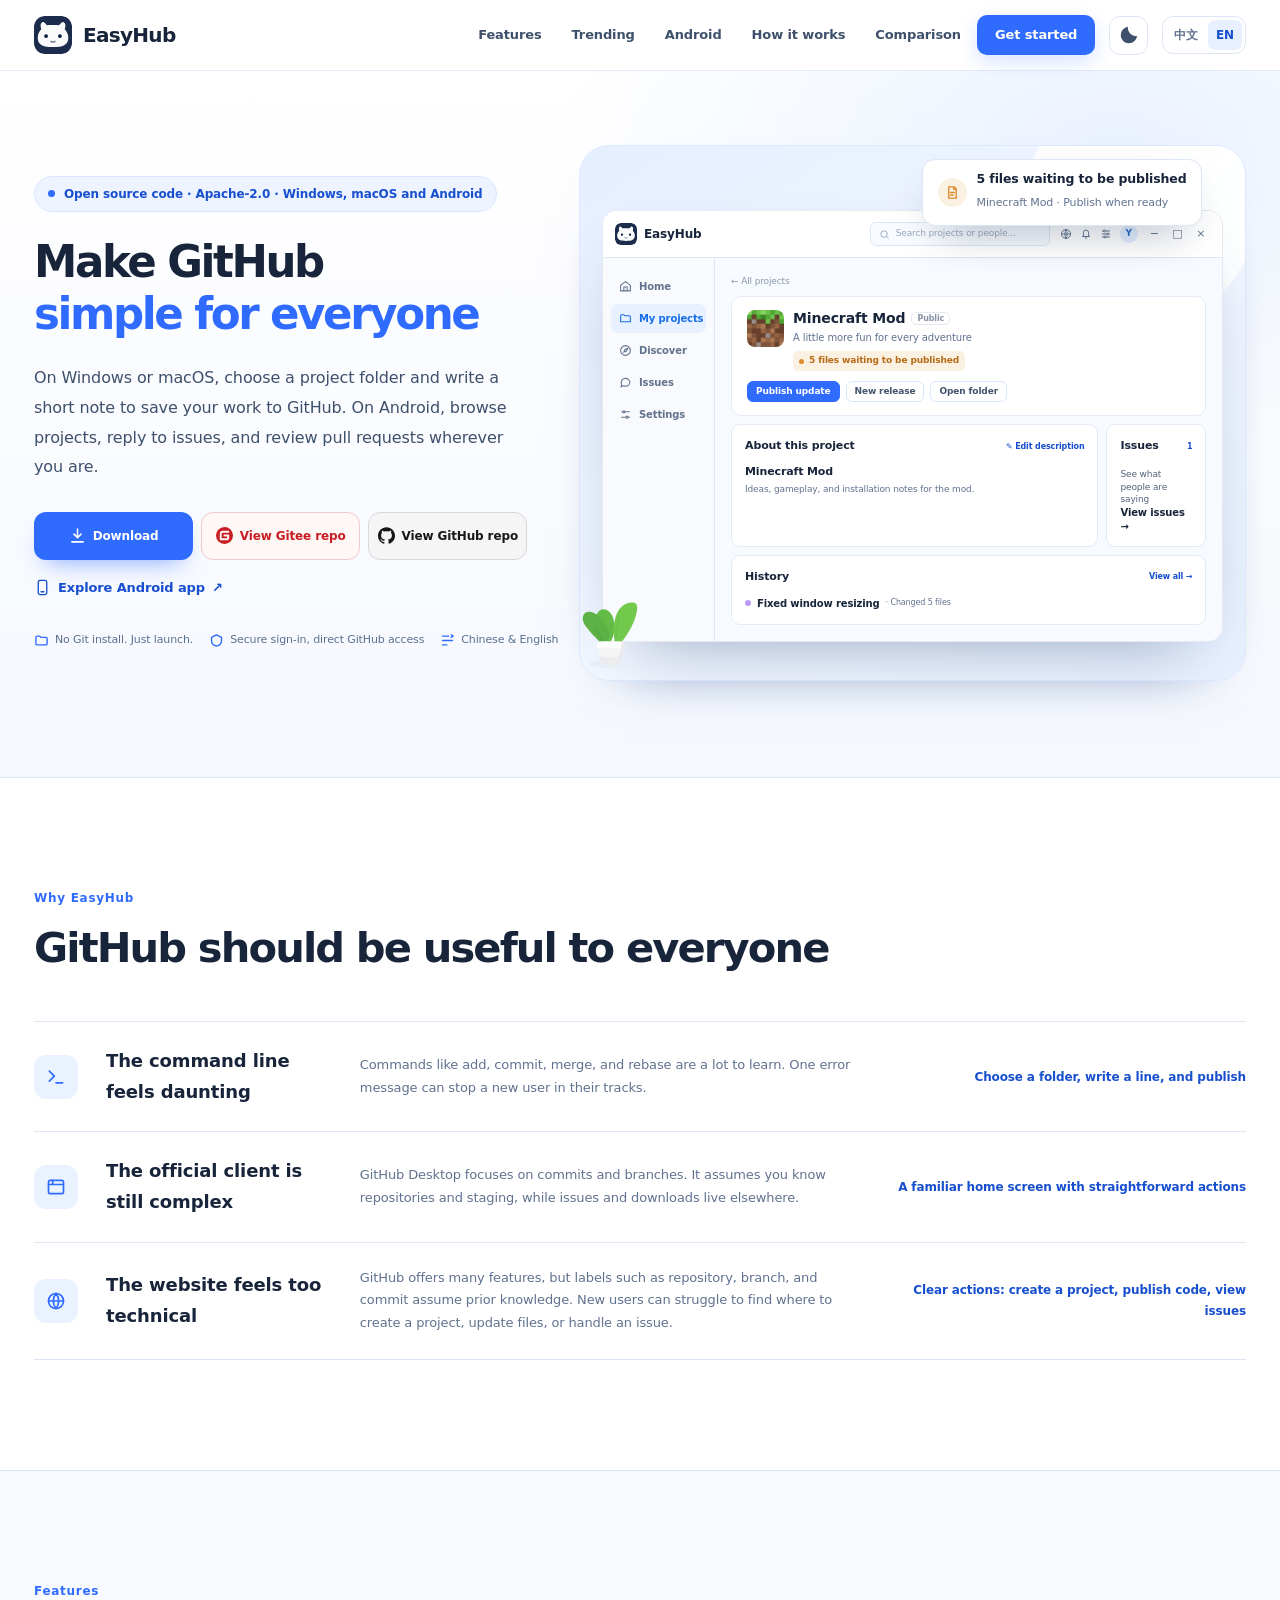
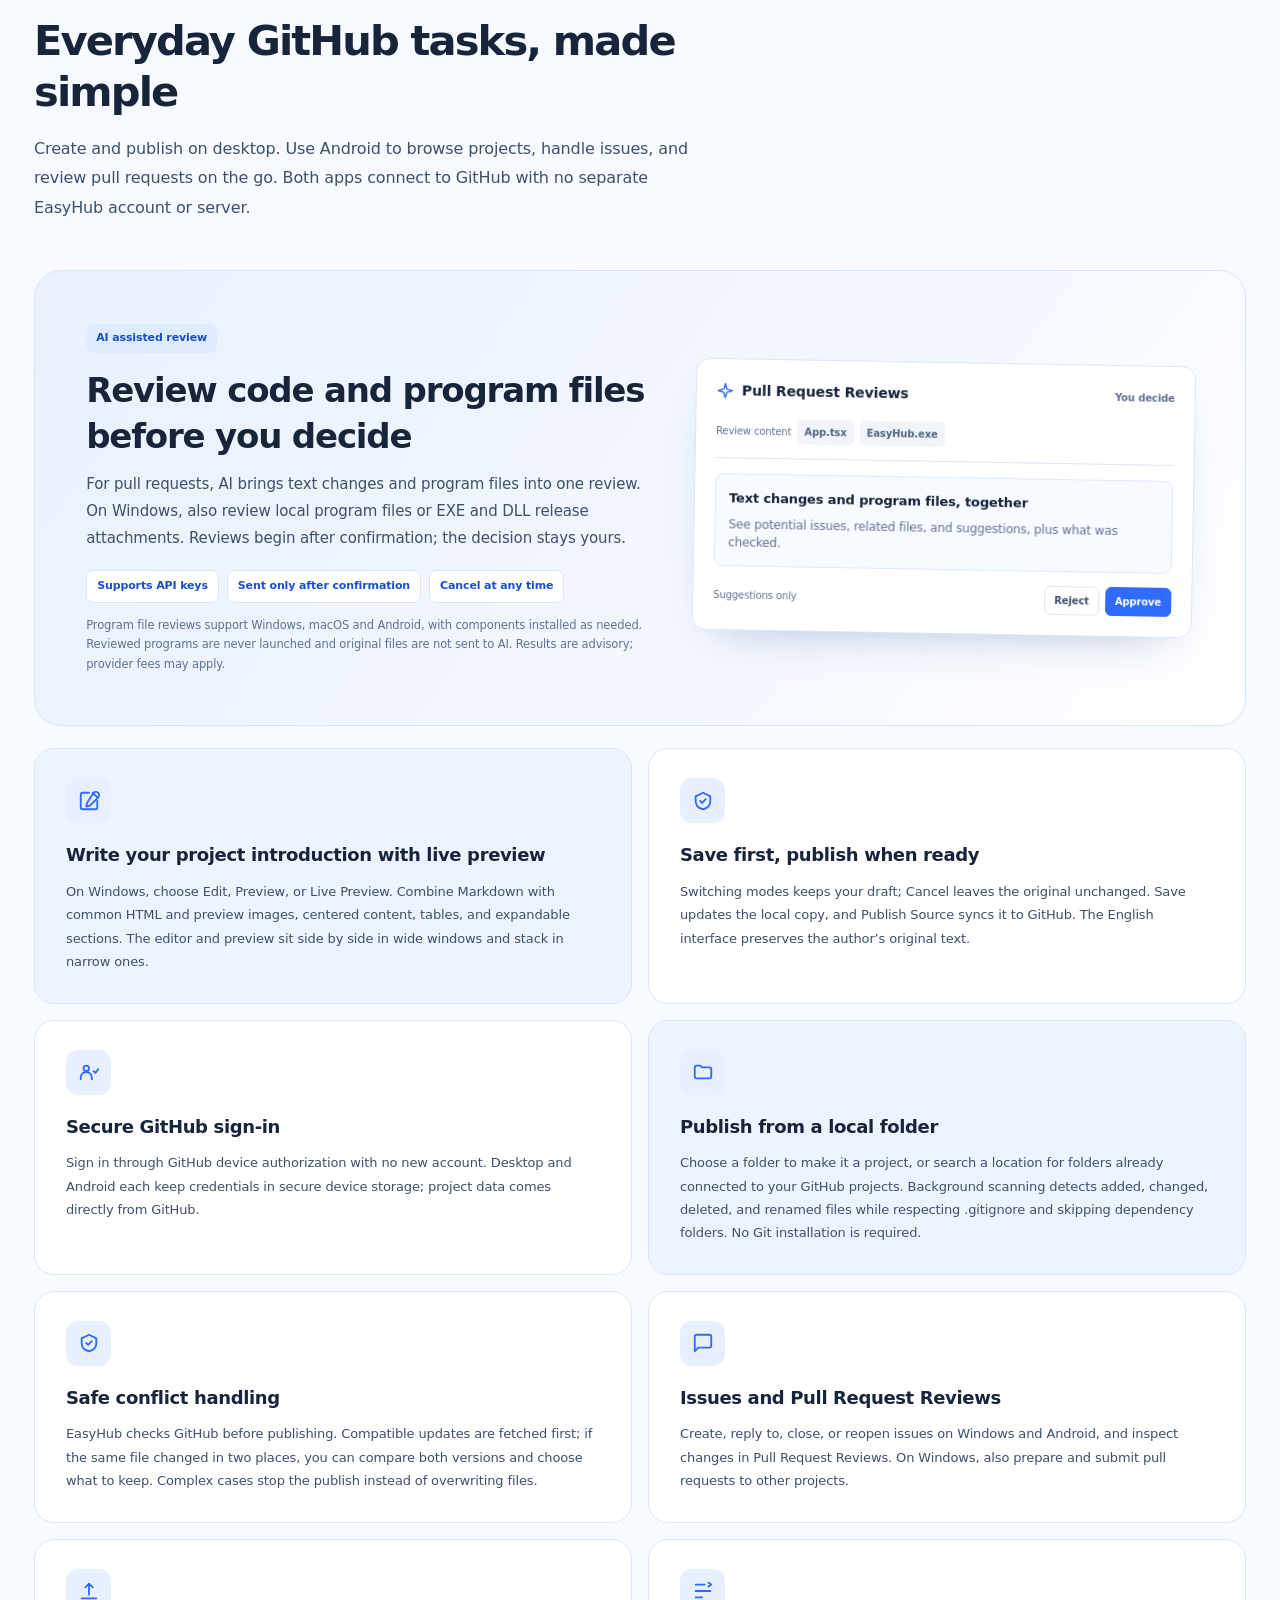
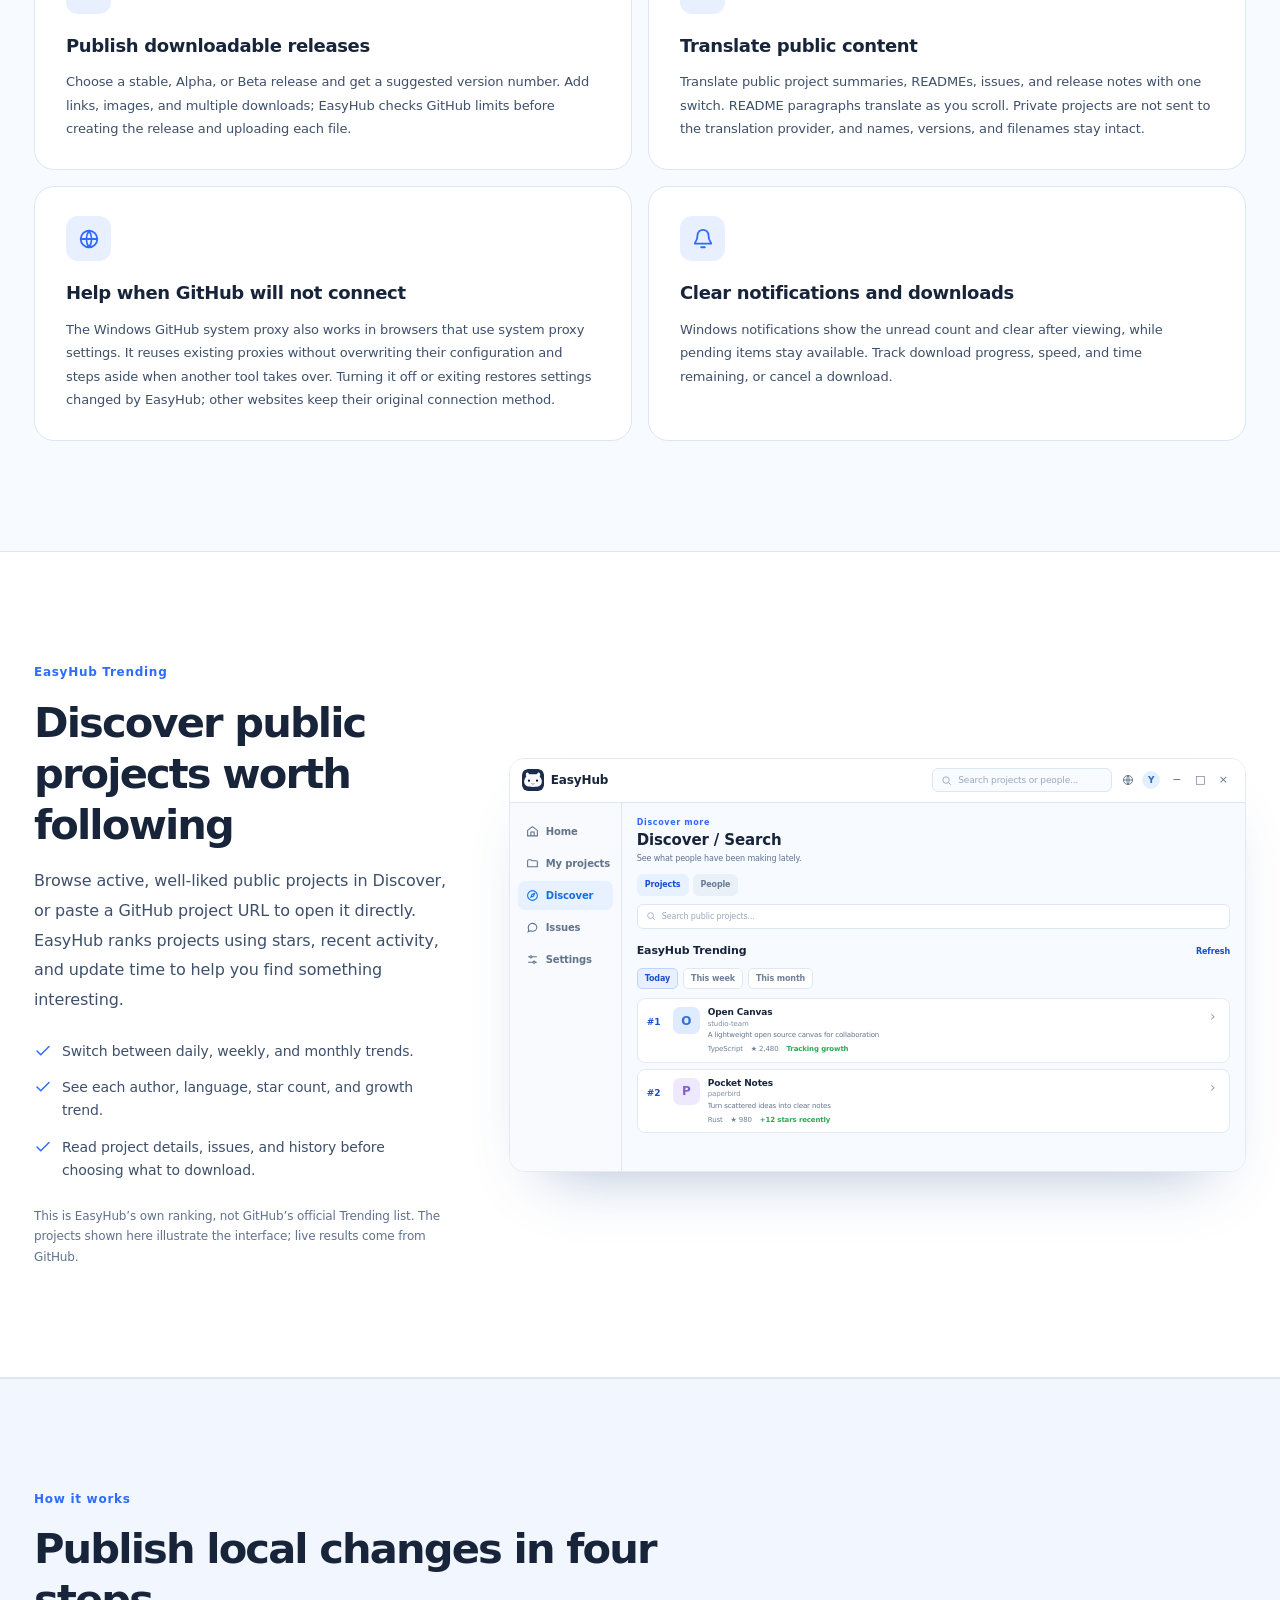
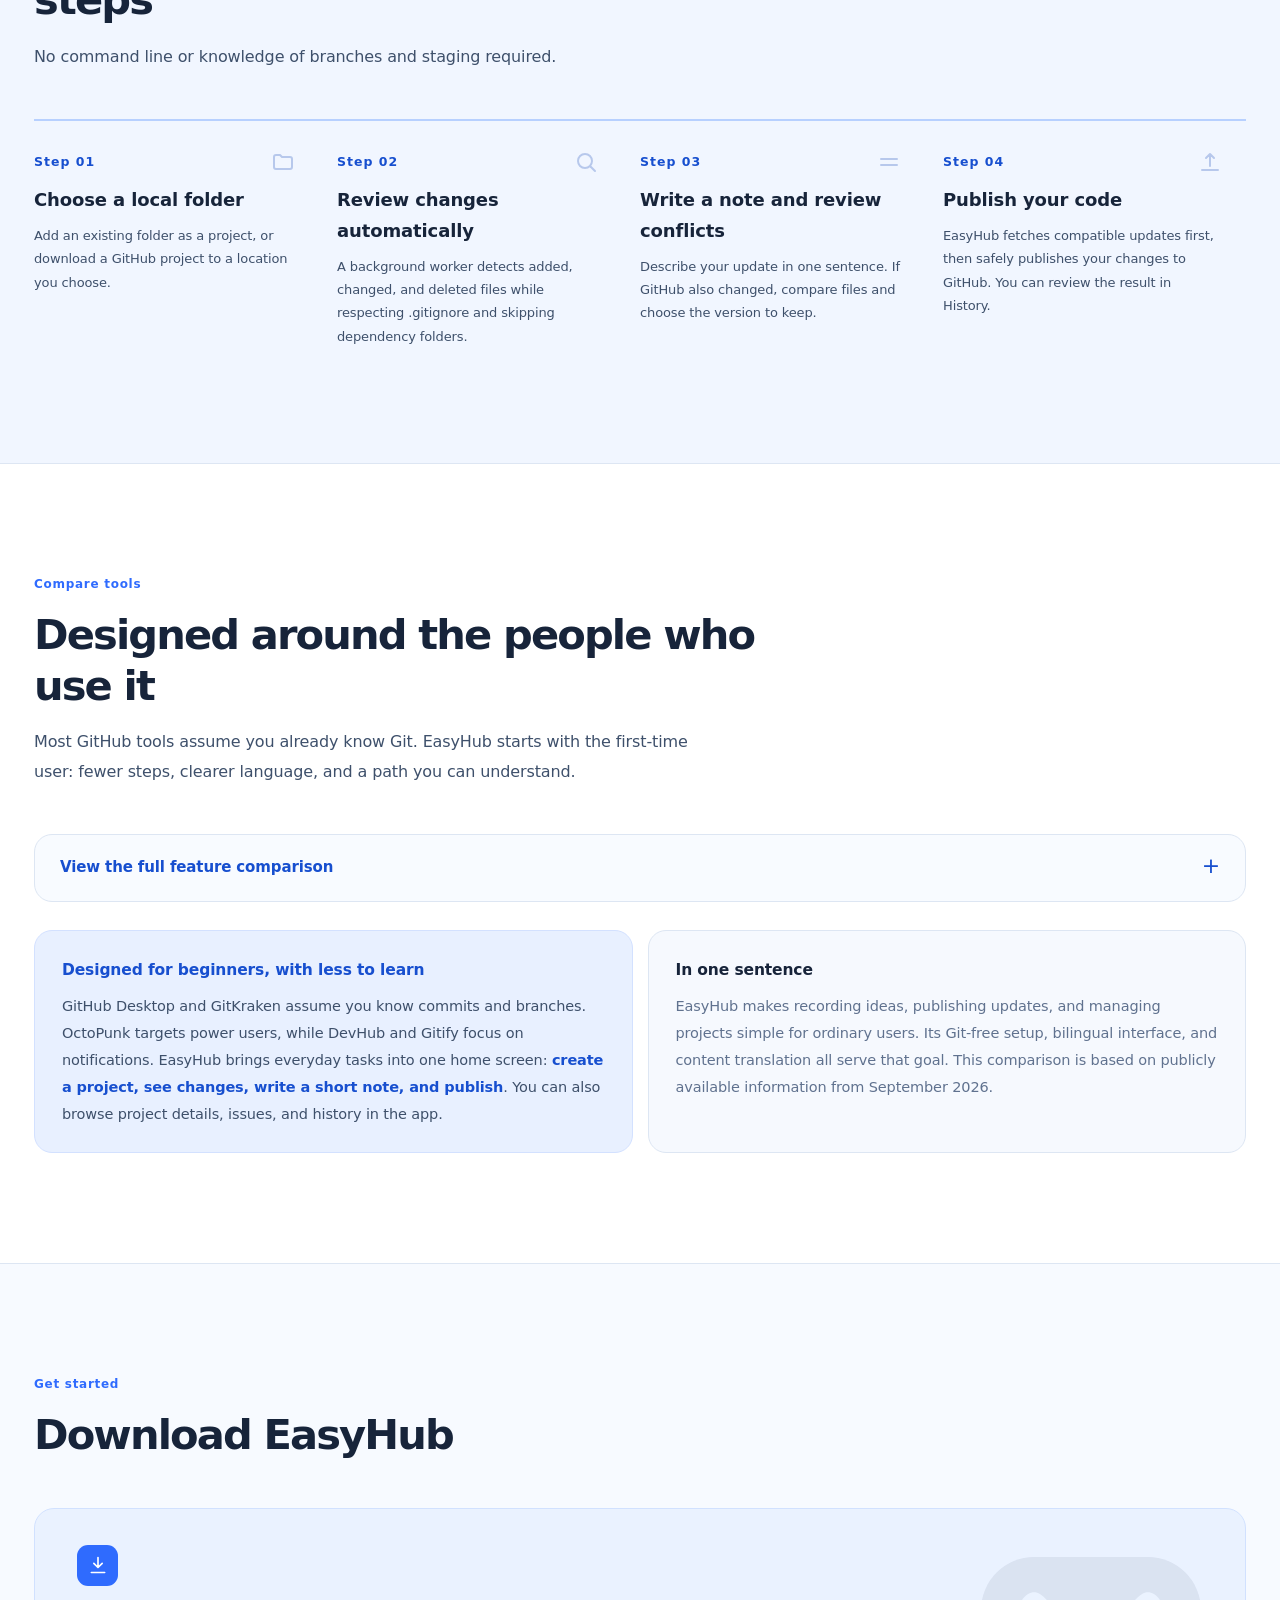
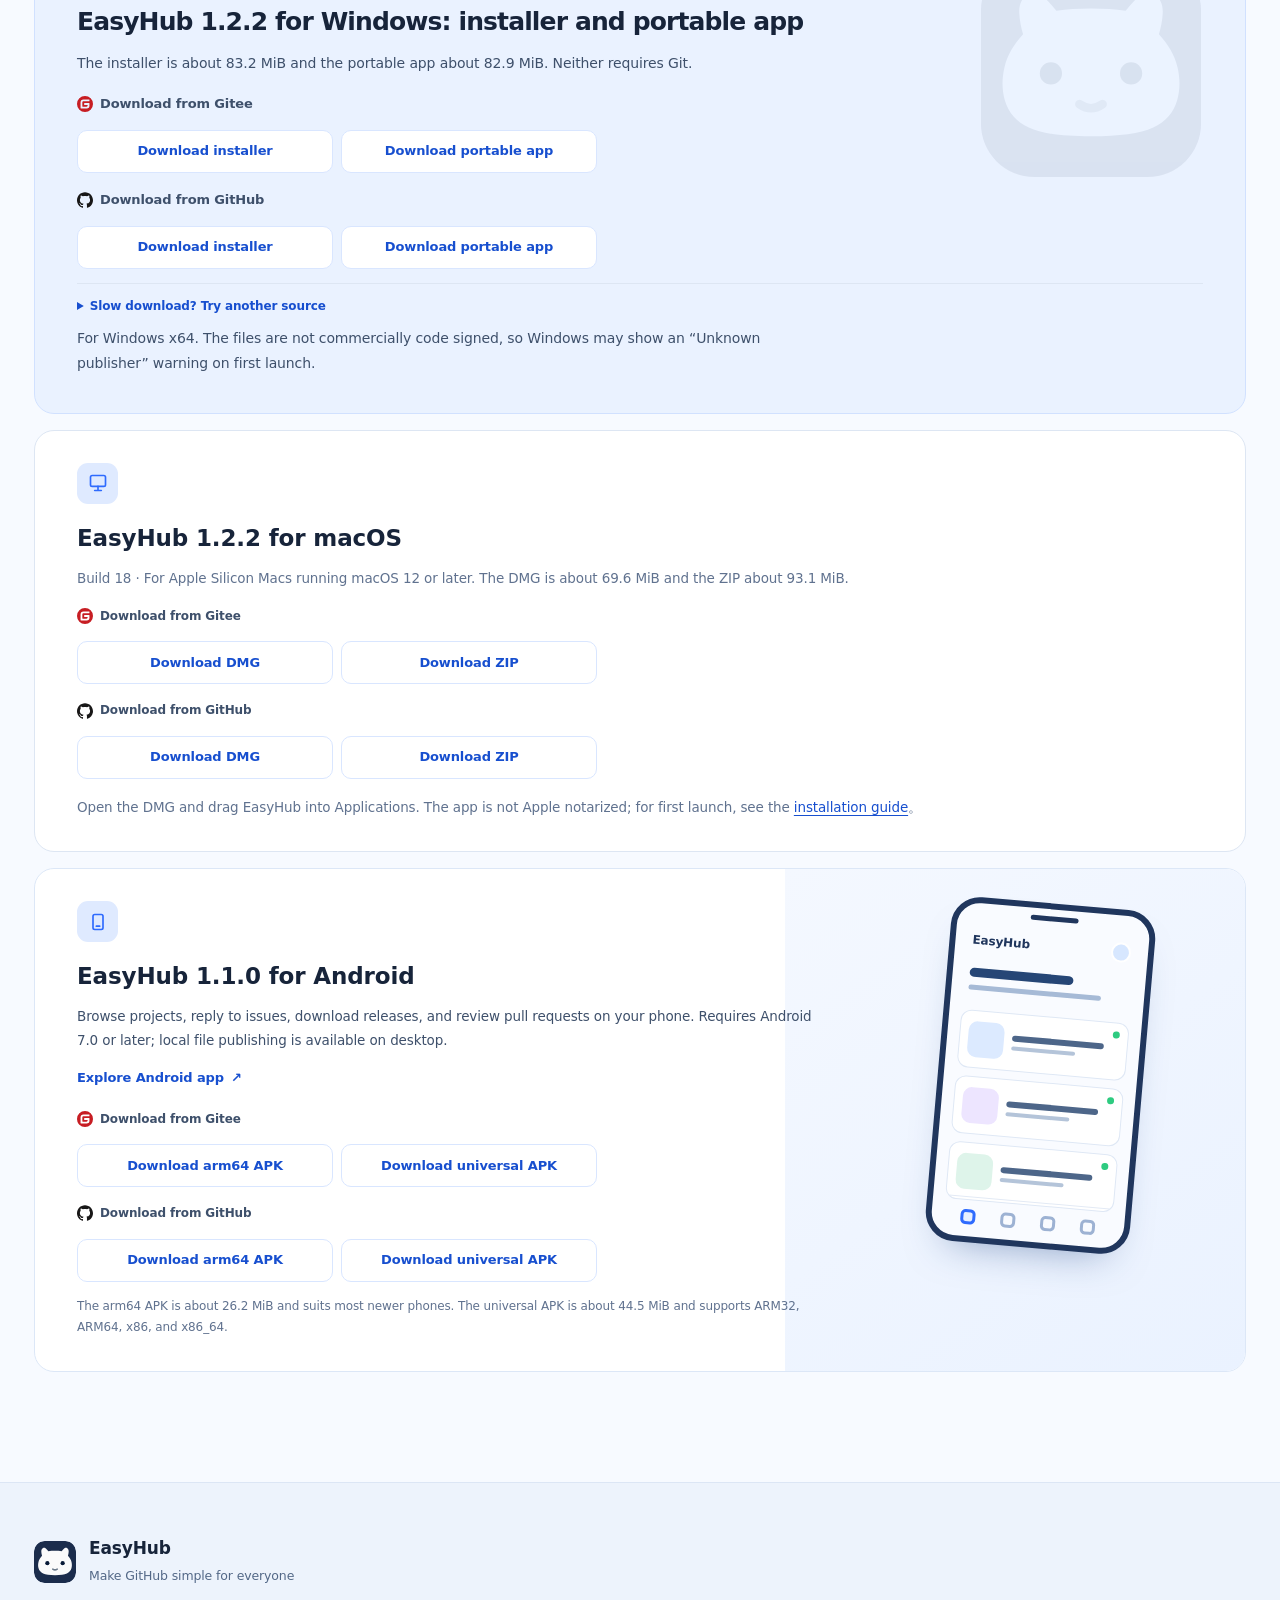
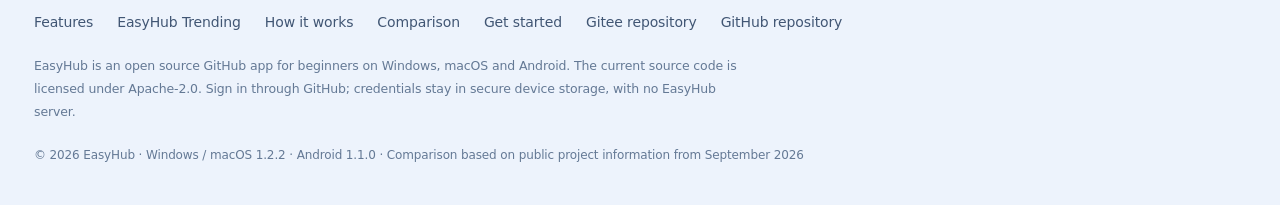
==== commit a1657cb0: "Update Mac downloads to macOS 12 minimum system requirement" ====
--- a/index.html
+++ b/index.html
@@ -57,7 +57,7 @@
   "url": "https://fufu-flash.github.io/easyhub-website/#download",
   "description": "Apple 芯片 Mac 上的开源 GitHub 客户端，用于创作、发布和管理项目。",
   "applicationCategory": "DeveloperApplication",
-  "operatingSystem": "macOS 27+ (Apple Silicon)",
+  "operatingSystem": "macOS 12+ (Apple Silicon)",
   "softwareVersion": "1.2.2",
   "datePublished": "2026-10-11",
   "downloadUrl": "https://gitee.com/HUAJILA/easy-hub/releases/download/macos-v1.2.2/EasyHub-macOS.dmg",
@@ -944,7 +944,7 @@
       <div class="dl-card mac-card reveal">
         <div class="dl-ico"><svg width="20" height="20" viewBox="0 0 24 24" fill="none" stroke="currentColor" stroke-width="2" stroke-linecap="round" stroke-linejoin="round"><rect x="3" y="3" width="18" height="13" rx="2"/><path d="M8 21h8M12 16v5"/></svg></div>
         <h3>macOS 1.2.2 桌面版</h3>
-        <p>构建 18 · 适用于 Apple 芯片 Mac，macOS 27 及以上。DMG 约 69.6 MiB，ZIP 约 93.1 MiB。</p>
+        <p>构建 18 · 适用于 Apple 芯片 Mac，macOS 12 及以上。DMG 约 69.6 MiB，ZIP 约 93.1 MiB。</p>
         <div class="dl-source"><img src="assets/gitee.svg" alt="">Gitee 下载</div>
         <div class="dl-links">
           <a href="https://gitee.com/HUAJILA/easy-hub/releases/download/macos-v1.2.2/EasyHub-macOS.dmg">下载 DMG</a>
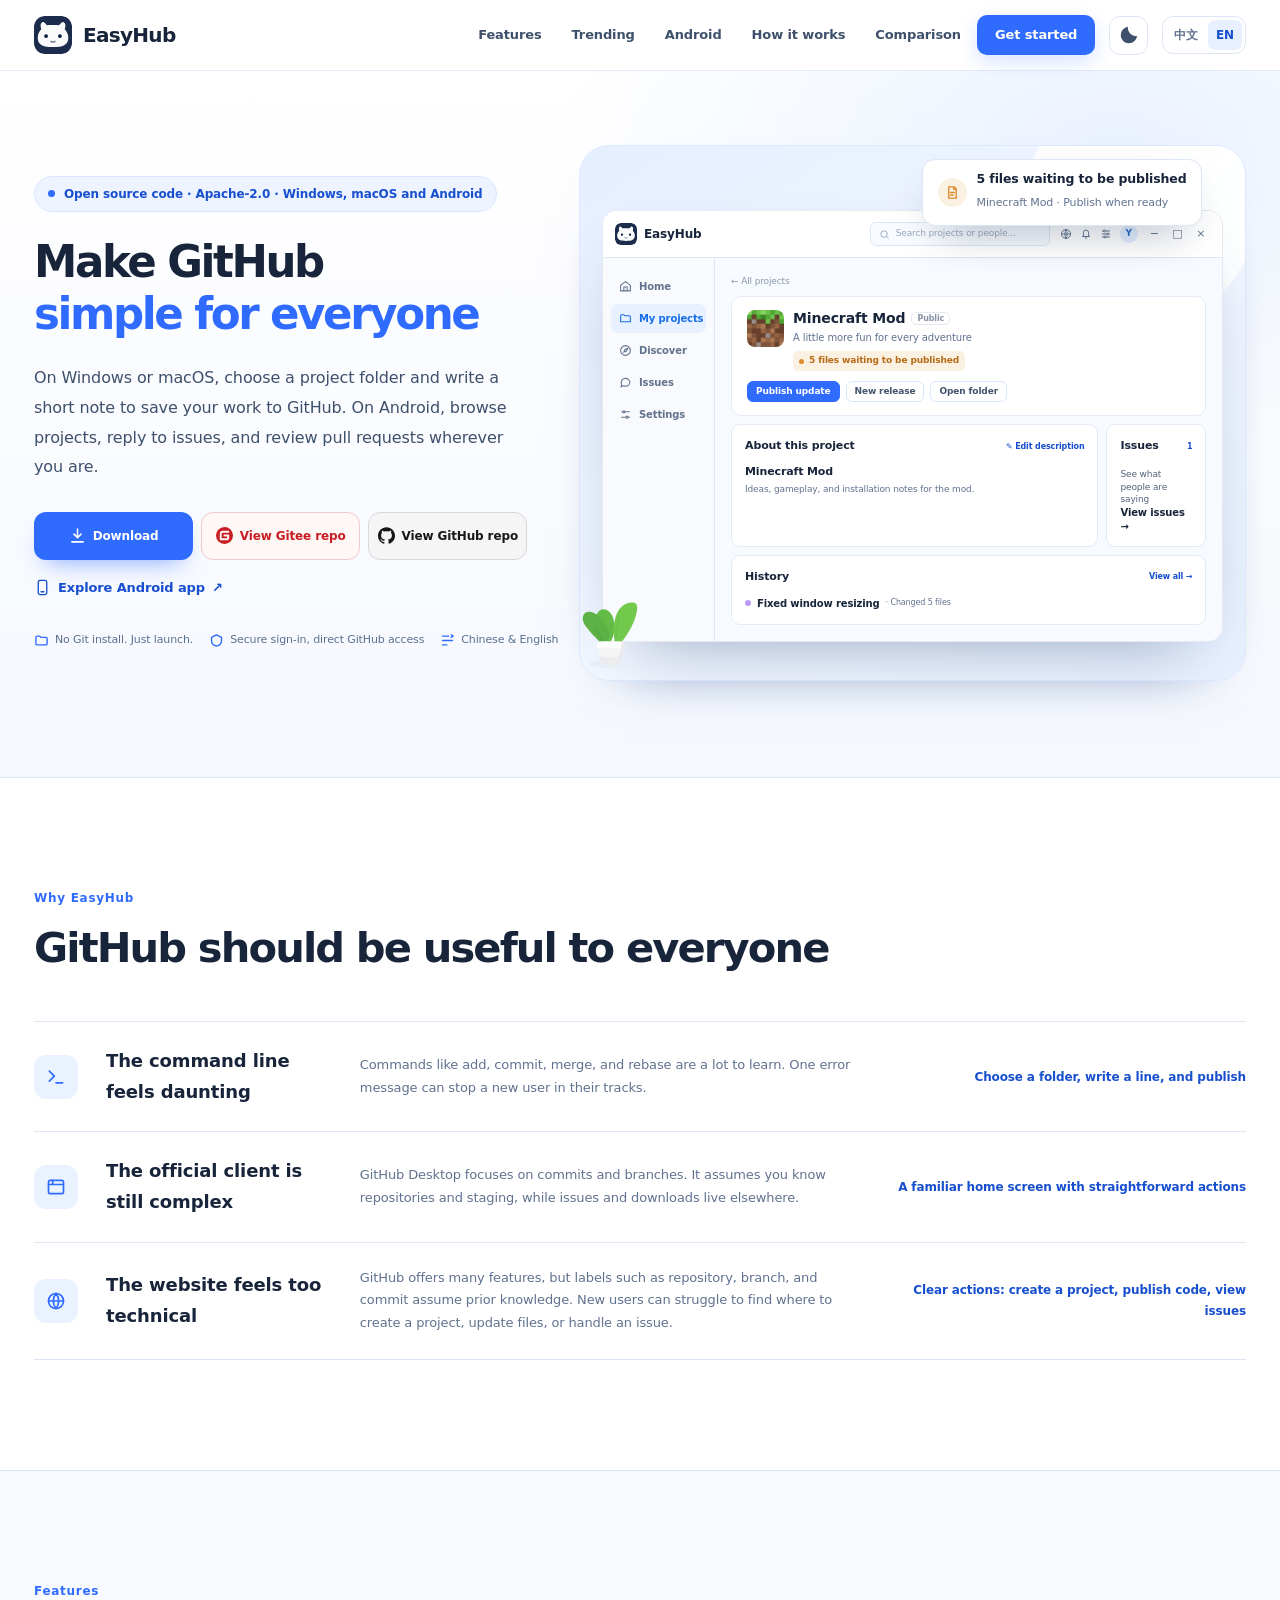
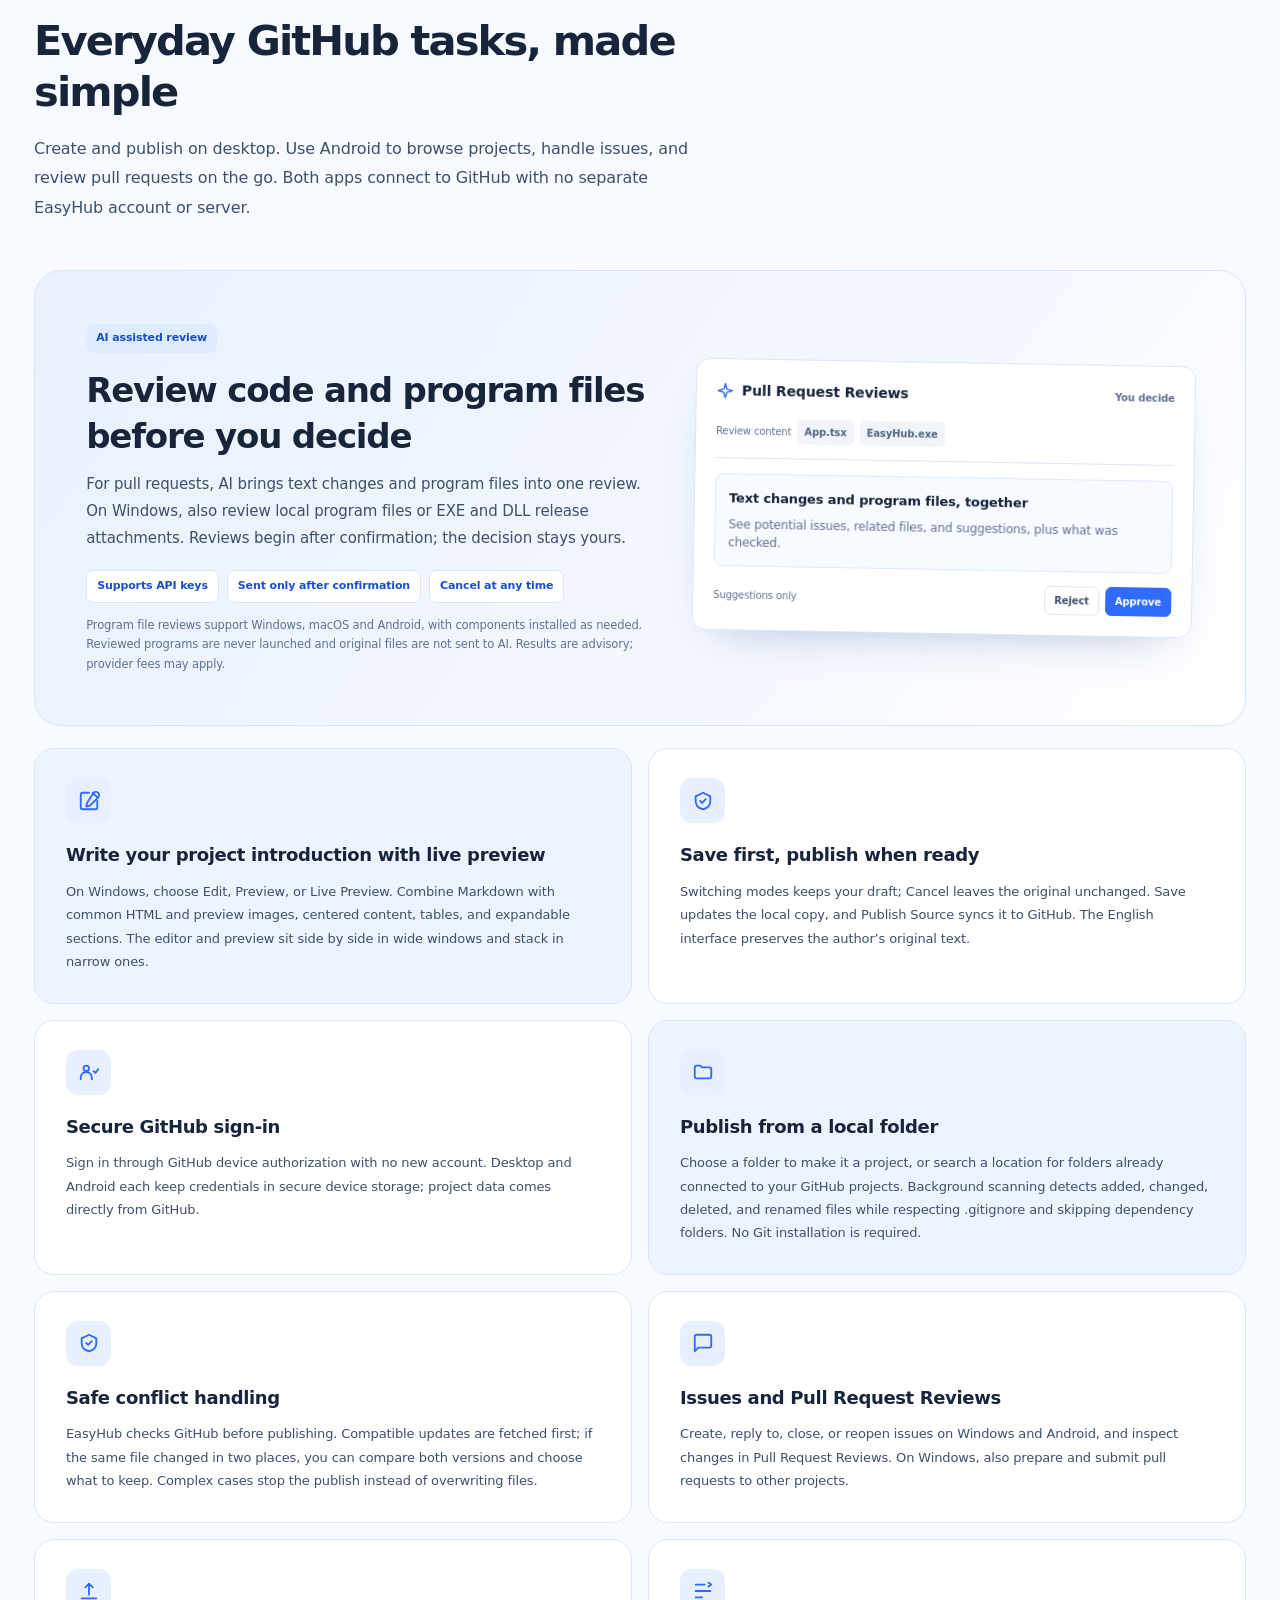
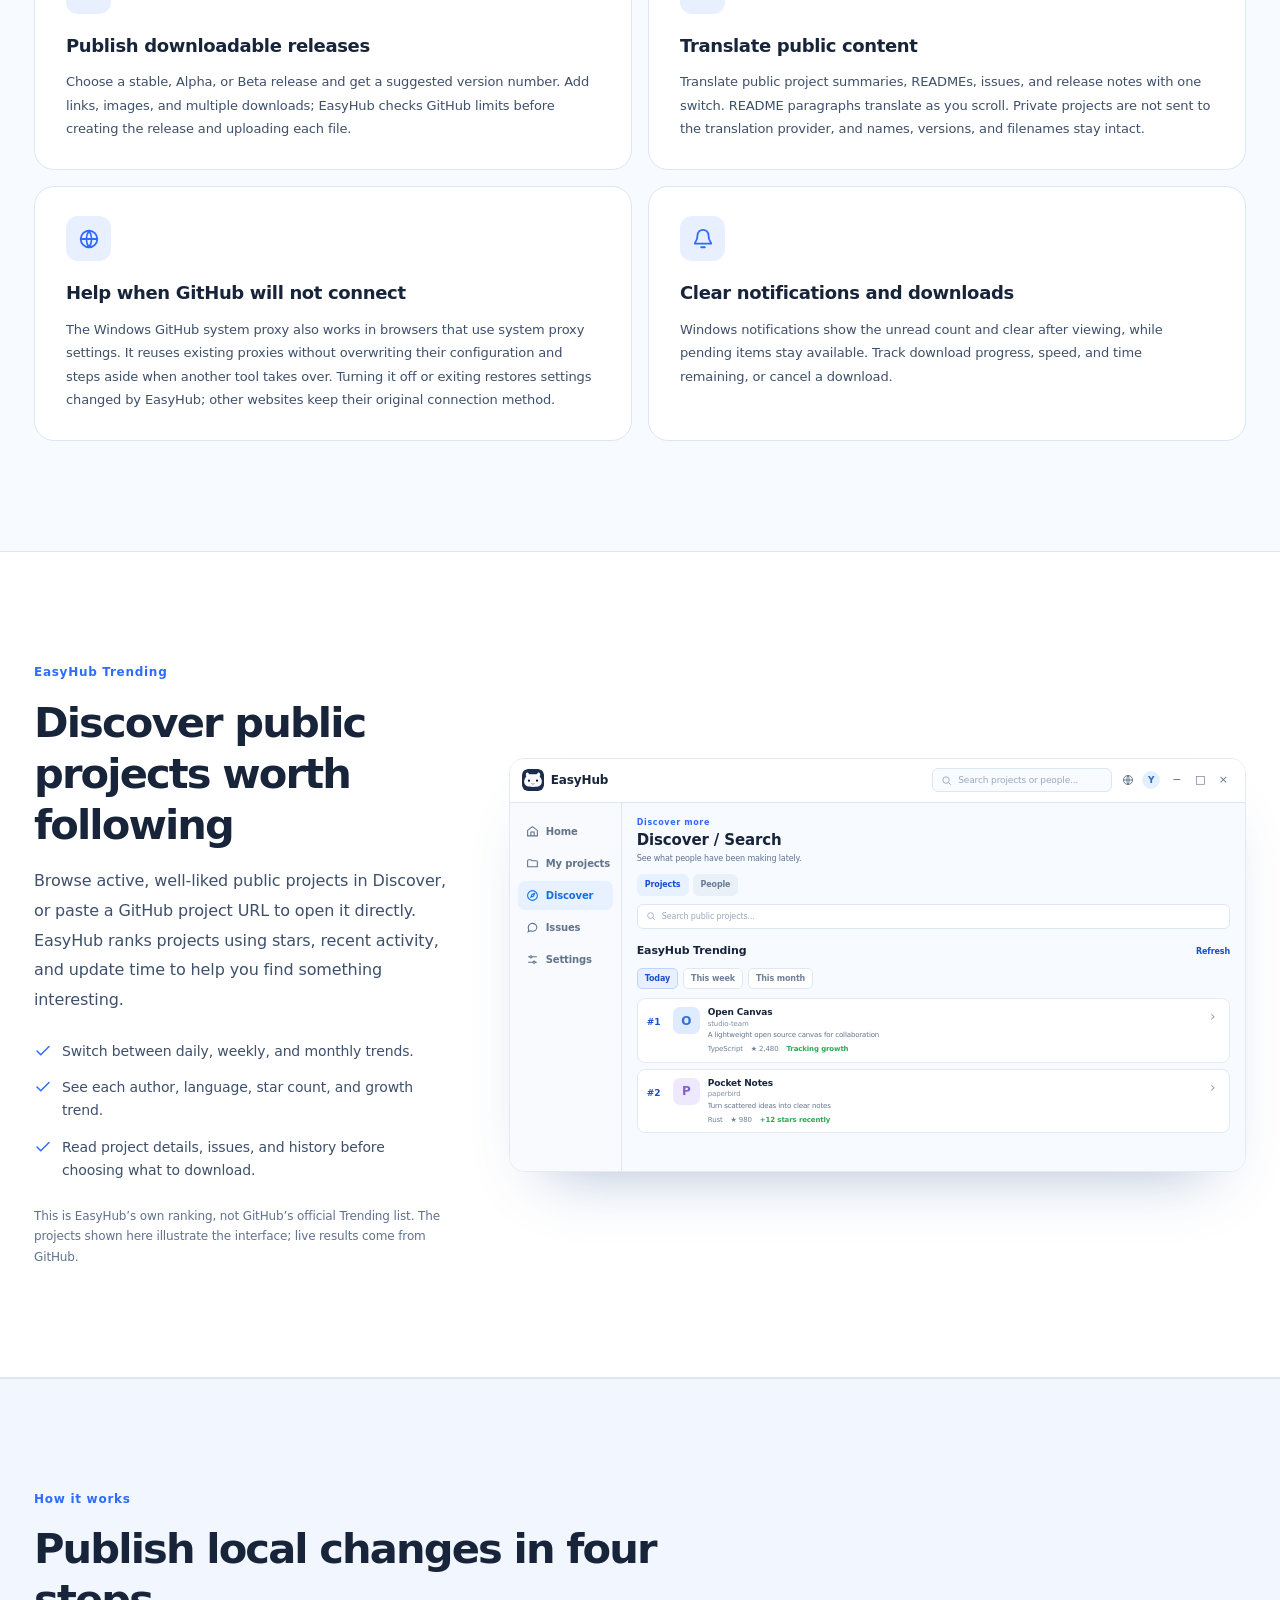
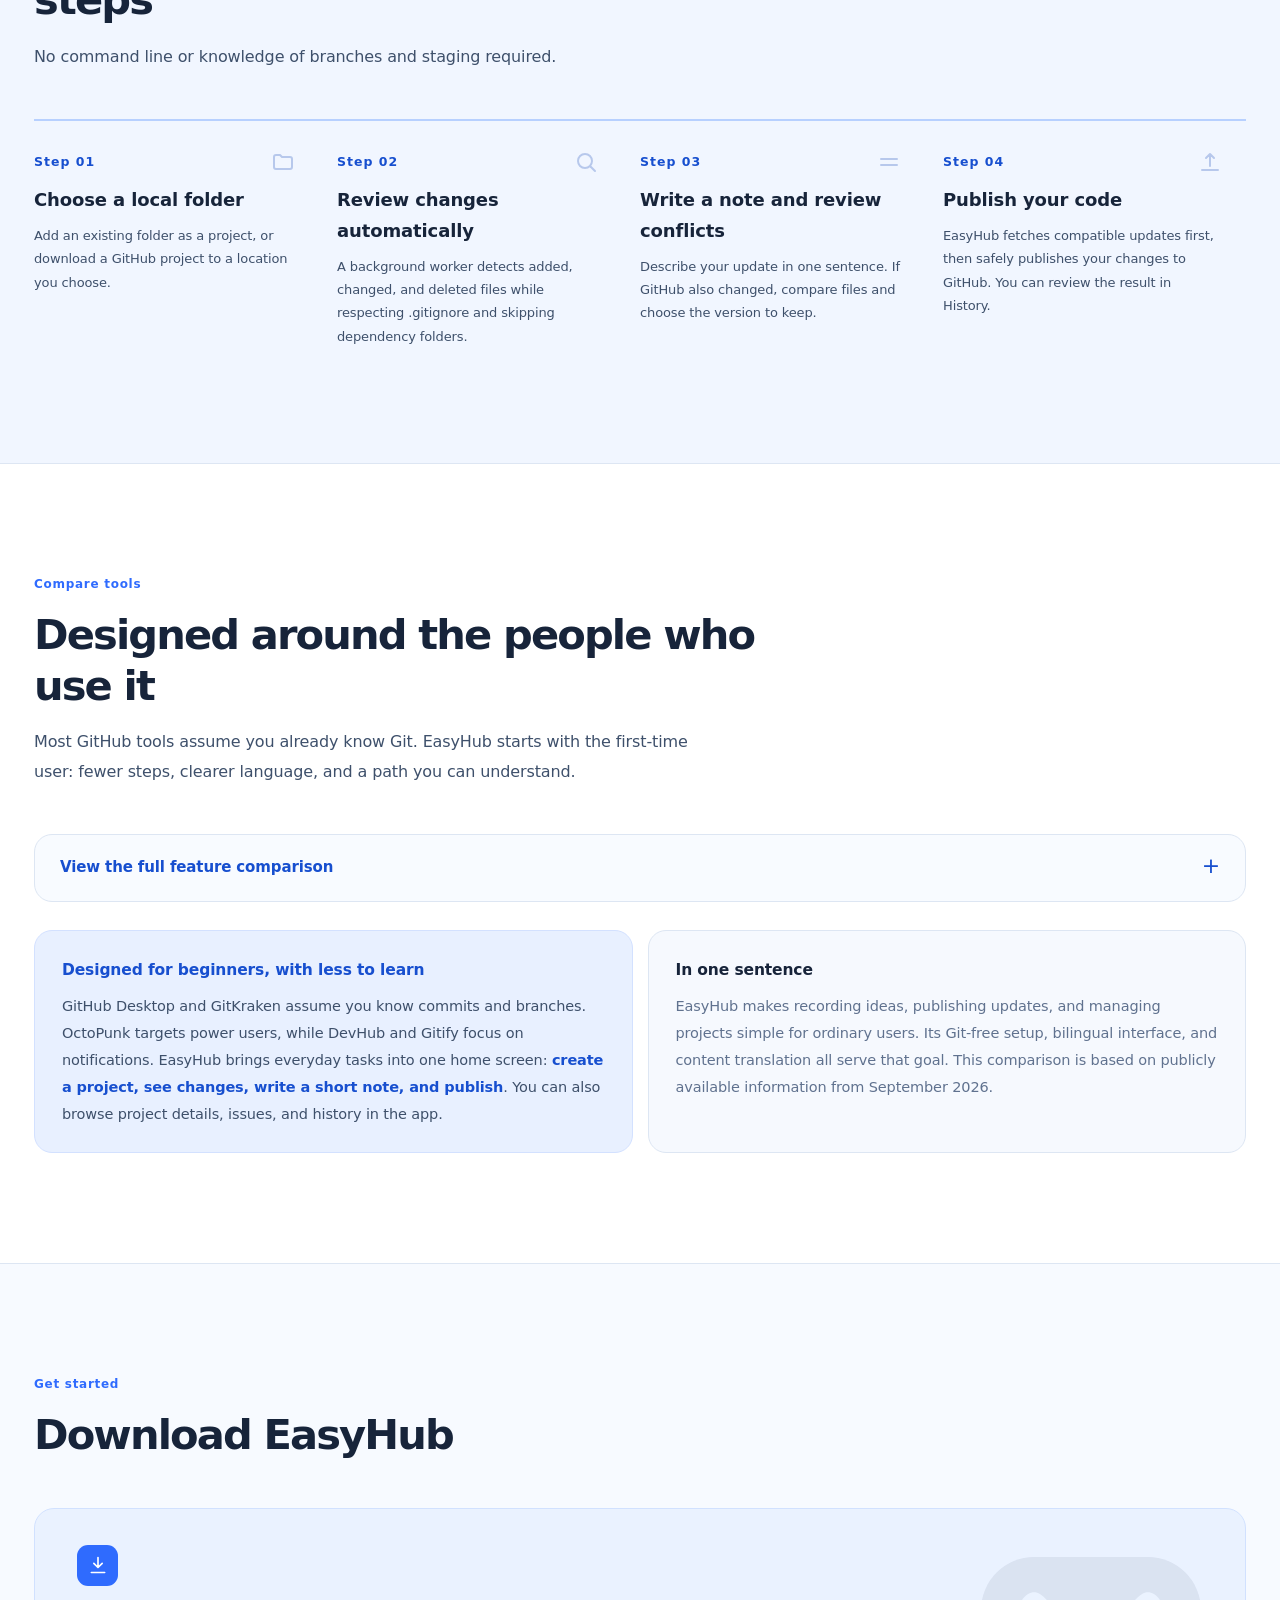
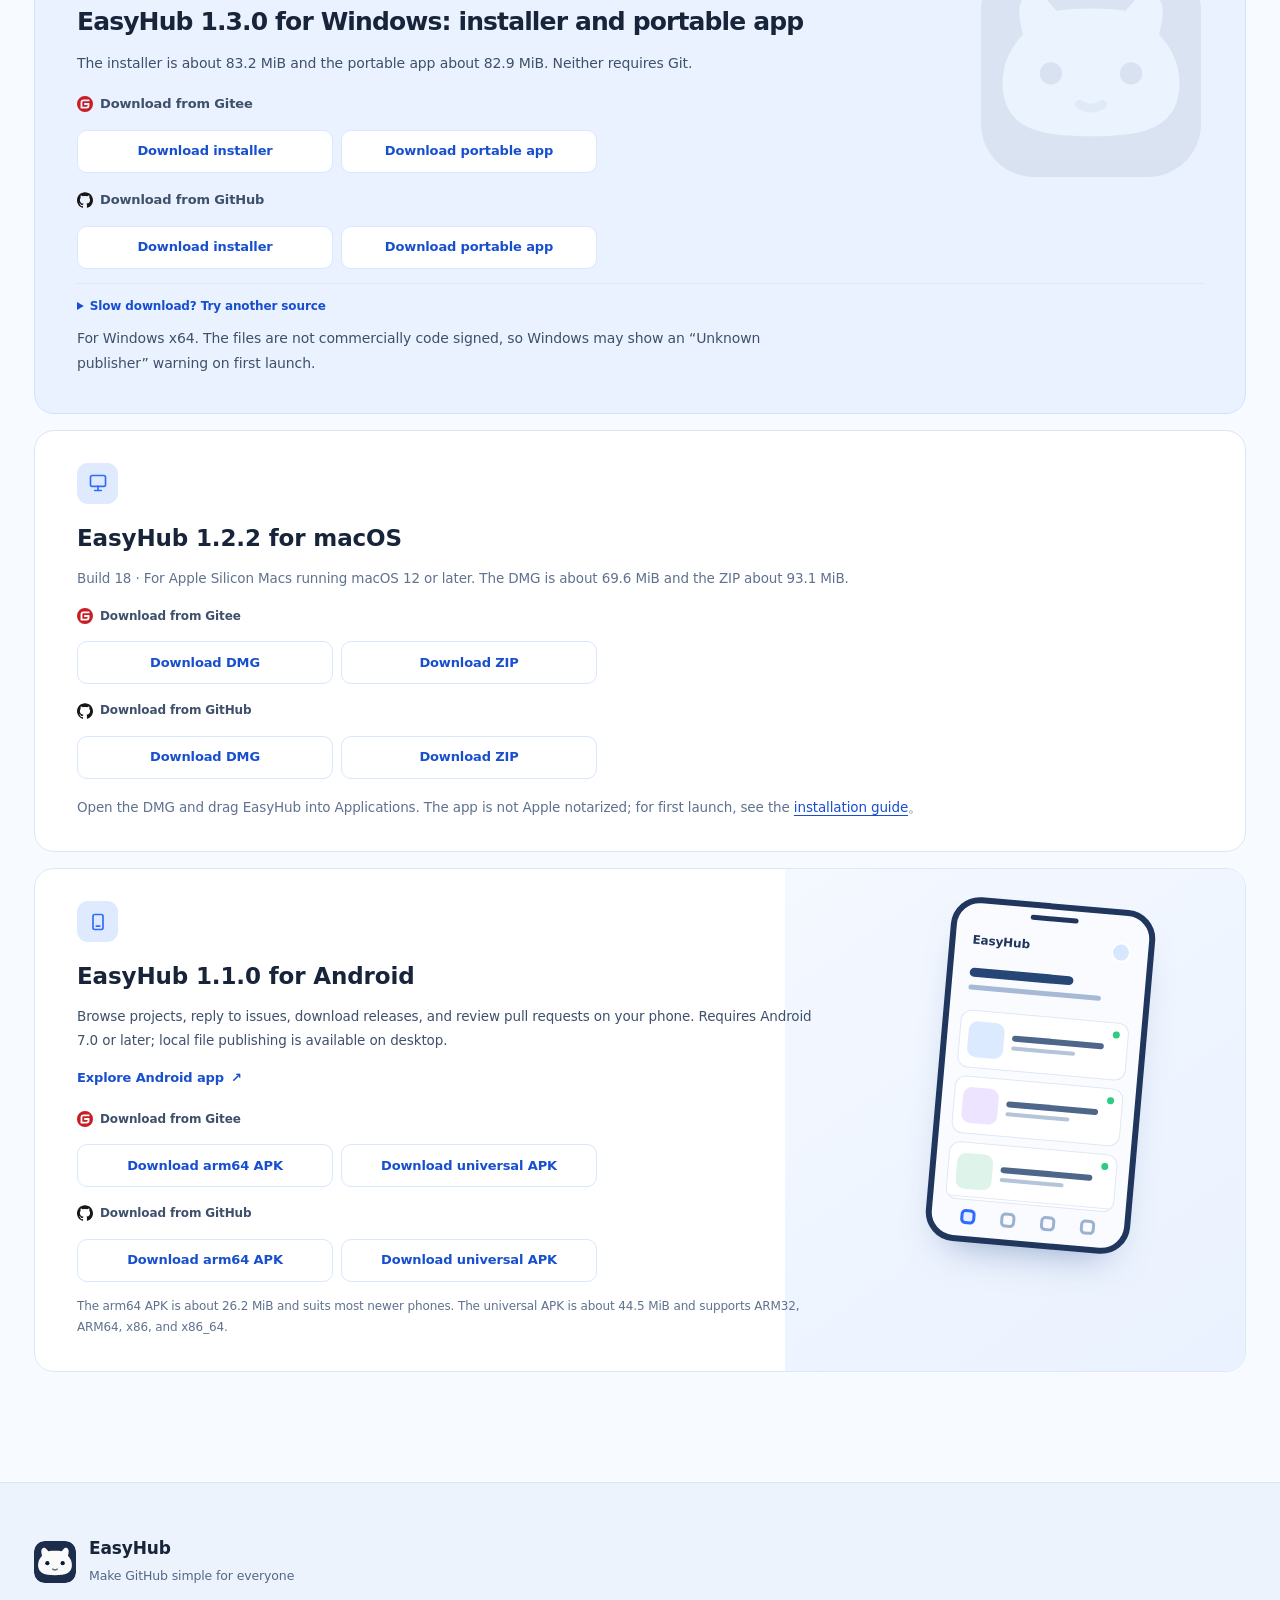
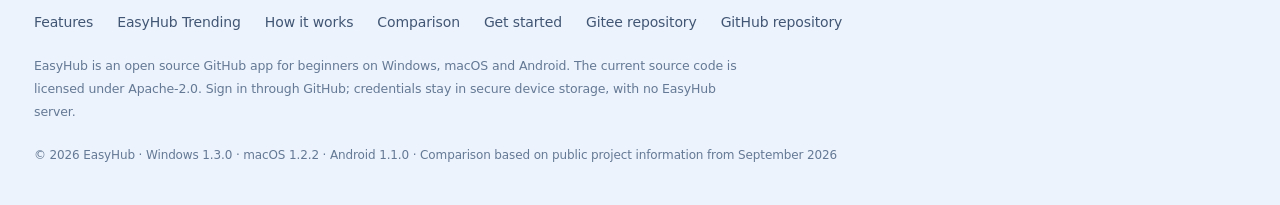
==== commit 9e3853ac: "Update Windows 1.3.0 downloads and platform version metadata Keep matching Gitee and GitHub download" ====
--- a/index.html
+++ b/index.html
@@ -44,10 +44,10 @@
   "description": "面向新手的开源 GitHub 客户端。在 Windows 上发布作品，编辑项目介绍时可边写边看，也能用 AI 辅助审查代码与程序文件。",
   "applicationCategory": "DeveloperApplication",
   "operatingSystem": "Windows x64",
-  "softwareVersion": "1.2.2",
-  "datePublished": "2026-10-10",
+  "softwareVersion": "1.3.0",
+  "datePublished": "2026-10-15",
   "image": "https://fufu-flash.github.io/easyhub-website/assets/easyhub-social.png",
-  "downloadUrl": "https://gitee.com/HUAJILA/easy-hub/releases/download/v1.2.2/EasyHub-1.2.2-setup.exe",
+  "downloadUrl": "https://gitee.com/HUAJILA/easy-hub/releases/download/v1.3.0/EasyHub-1.3.0-setup.exe",
   "license": "https://github.com/FuFu-Flash/EasyHub/blob/main/LICENSE",
   "offers": {"@type": "Offer", "price": "0", "priceCurrency": "USD"},
   "author": {"@type": "Person", "name": "FuFu-Flash", "url": "https://github.com/FuFu-Flash"}
@@ -923,21 +923,21 @@
     <div class="dl-grid">
       <div class="dl-card reveal">
         <div class="dl-ico"><svg width="20" height="20" viewBox="0 0 24 24" fill="none" stroke="#fff" stroke-width="2" stroke-linecap="round" stroke-linejoin="round"><path d="M12 3v12m0 0l-5-5m5 5l5-5M4 21h16"/></svg></div>
-        <h3>Windows 1.2.2 安装版与便携版</h3>
+        <h3>Windows 1.3.0 安装版与便携版</h3>
         <p>安装版约 83.2 MiB，便携版约 82.9 MiB。两种版本都无需安装 Git。</p>
         <div class="dl-source"><img src="assets/gitee.svg" alt="">Gitee 下载</div>
         <div class="dl-links">
-          <a href="https://gitee.com/HUAJILA/easy-hub/releases/download/v1.2.2/EasyHub-1.2.2-setup.exe">下载安装版</a>
-          <a href="https://gitee.com/HUAJILA/easy-hub/releases/download/v1.2.2/EasyHub-1.2.2-portable.exe">下载便携版</a>
+          <a href="https://gitee.com/HUAJILA/easy-hub/releases/download/v1.3.0/EasyHub-1.3.0-setup.exe">下载安装版</a>
+          <a href="https://gitee.com/HUAJILA/easy-hub/releases/download/v1.3.0/EasyHub-1.3.0-portable.exe">下载便携版</a>
         </div>
         <div class="dl-source"><img src="assets/github.svg" alt="">GitHub 下载</div>
         <div class="dl-links">
-          <a href="https://github.com/FuFu-Flash/EasyHub/releases/download/v1.2.2/EasyHub-1.2.2-setup.exe">下载安装版</a>
-          <a href="https://github.com/FuFu-Flash/EasyHub/releases/download/v1.2.2/EasyHub-1.2.2-portable.exe">下载便携版</a>
+          <a href="https://github.com/FuFu-Flash/EasyHub/releases/download/v1.3.0/EasyHub-1.3.0-setup.exe">下载安装版</a>
+          <a href="https://github.com/FuFu-Flash/EasyHub/releases/download/v1.3.0/EasyHub-1.3.0-portable.exe">下载便携版</a>
         </div>
         <details class="download-help">
           <summary>下载慢？切换下载来源</summary>
-          <p>Gitee 和 GitHub 均提供安装版与便携版，两个来源的文件一致。也可以查看 <a href="https://gitee.com/HUAJILA/easy-hub/releases/tag/v1.2.2" target="_blank" rel="noopener noreferrer">Gitee 发布页</a>和 <a href="https://github.com/FuFu-Flash/EasyHub/releases/tag/v1.2.2" target="_blank" rel="noopener noreferrer">GitHub 发布页</a>。</p>
+          <p>Gitee 和 GitHub 均提供安装版与便携版，两个来源的文件一致。也可以查看 <a href="https://gitee.com/HUAJILA/easy-hub/releases/tag/v1.3.0" target="_blank" rel="noopener noreferrer">Gitee 发布页</a>和 <a href="https://github.com/FuFu-Flash/EasyHub/releases/tag/v1.3.0" target="_blank" rel="noopener noreferrer">GitHub 发布页</a>。</p>
         </details>
         <p style="margin-top:10px">适用于 Windows x64；尚未使用商业代码签名，首次运行可能提示“未知发布者”。</p>
       </div>
@@ -1004,7 +1004,7 @@
       <a href="https://github.com/FuFu-Flash/EasyHub" target="_blank" rel="noopener noreferrer">GitHub 仓库</a>
     </div>
     <p class="footer-note">EasyHub 是面向新手的开源 GitHub 客户端，提供 Windows、macOS 与 Android 版本，当前源代码采用 Apache-2.0 协议。通过 GitHub 授权登录，凭证保存在设备的安全存储中，无自有服务器。</p>
-    <p class="footer-copy">© 2026 EasyHub · Windows / macOS 1.2.2 · Android 1.1.0 · 本页对比信息基于各项目 2026 年 9 月公开资料整理</p>
+    <p class="footer-copy">© 2026 EasyHub · Windows 1.3.0 · macOS 1.2.2 · Android 1.1.0 · 本页对比信息基于各项目 2026 年 9 月公开资料整理</p>
   </div>
 </footer>
 
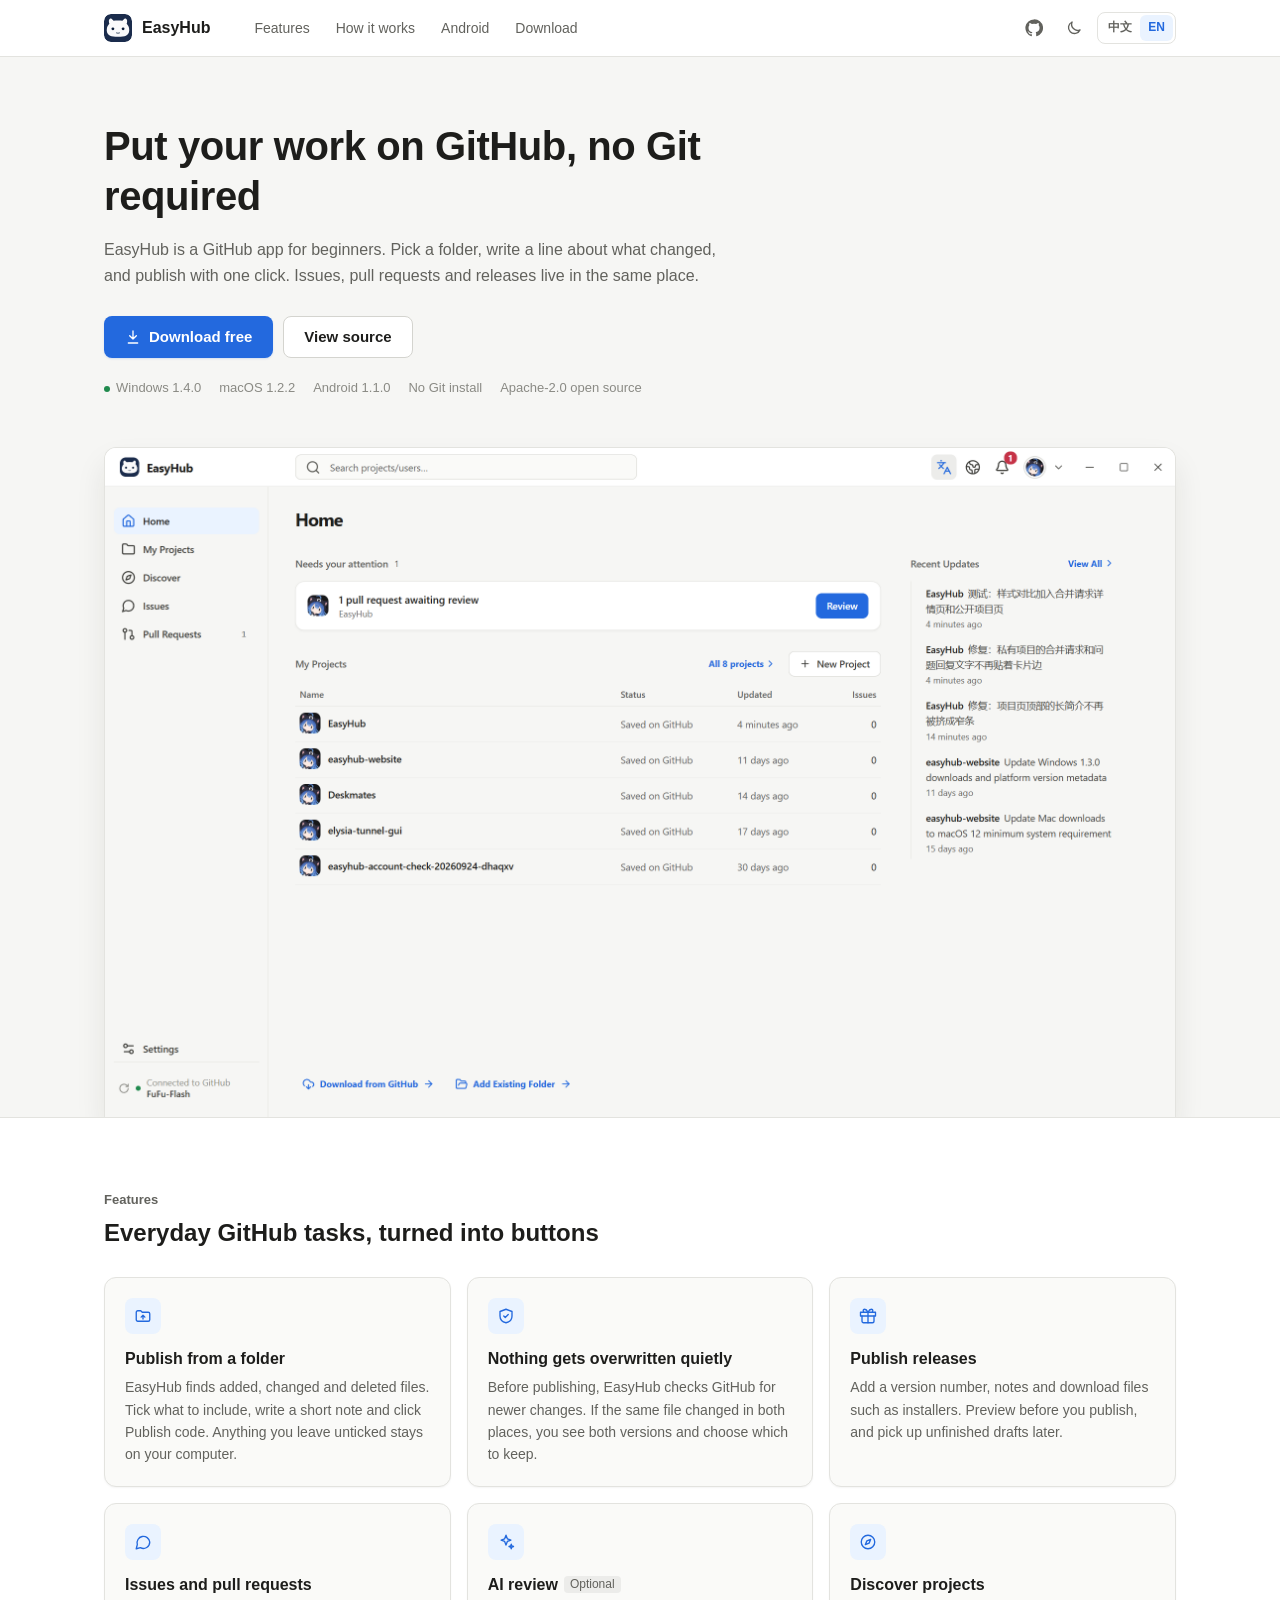
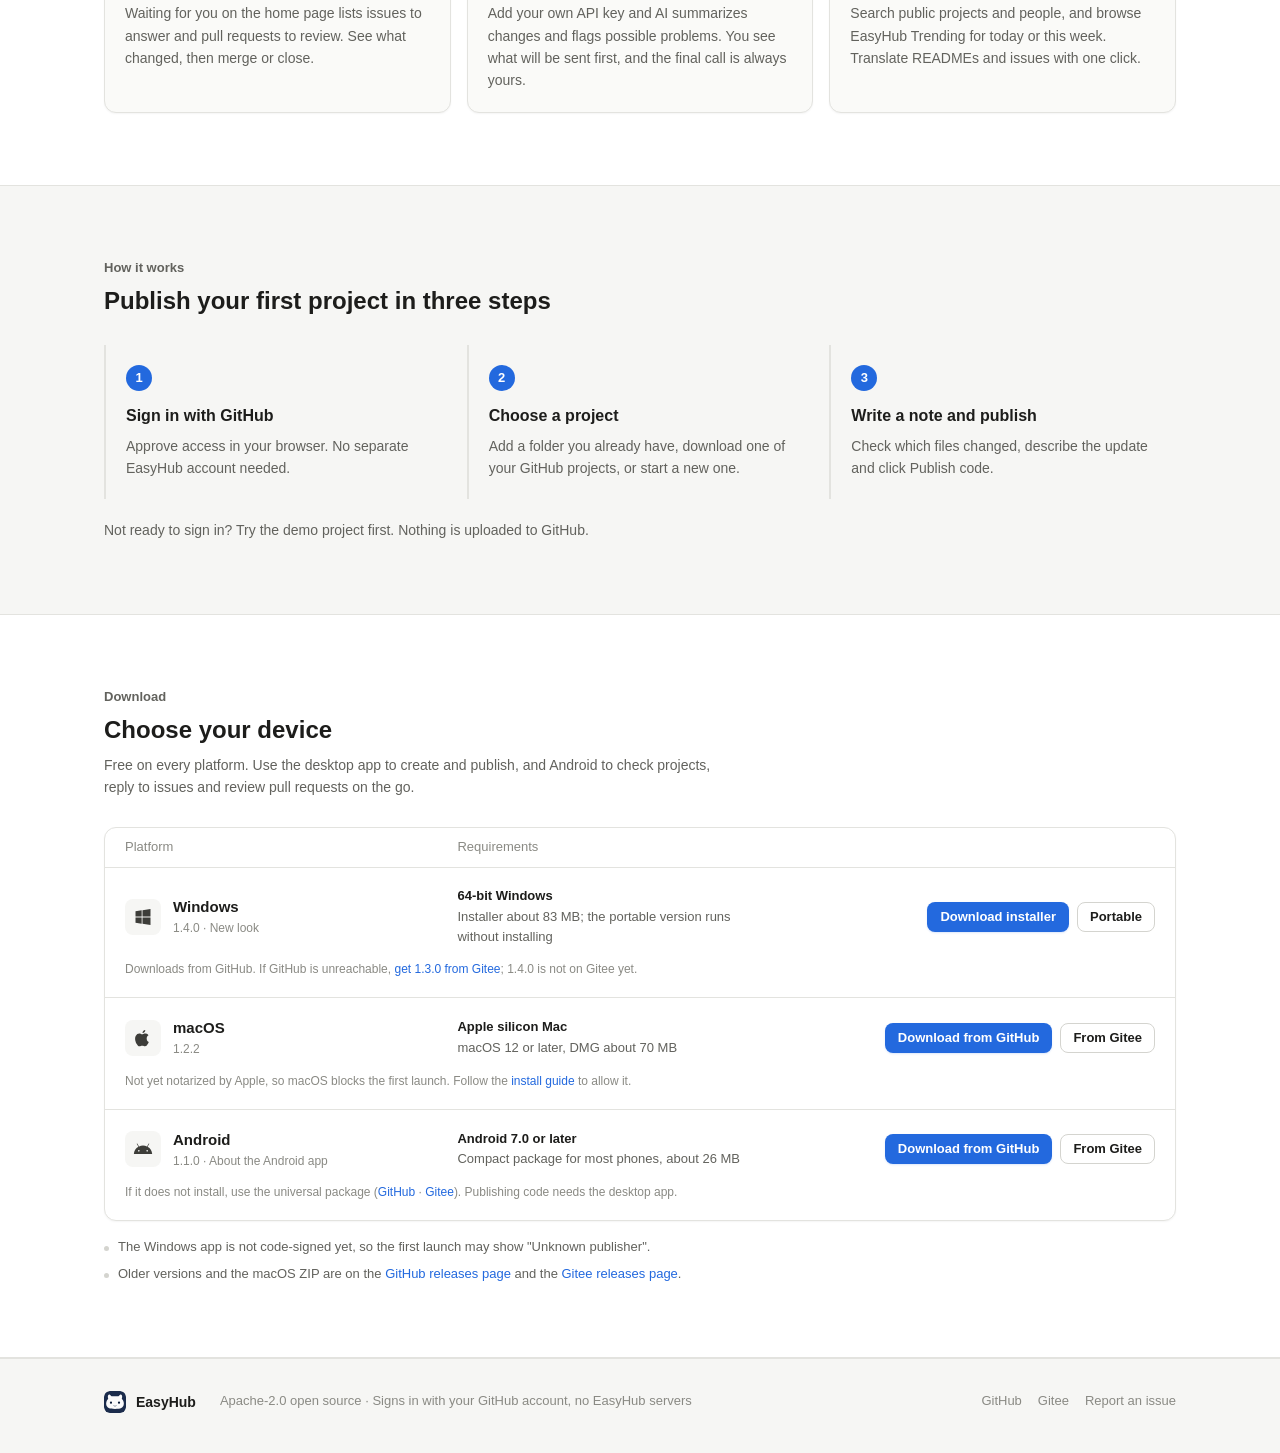
==== commit 32afd90b: "改版：官网换成 1.4.0 的界面风格，更新到 Windows 1.4.0 并精简文案 - 配色、字号、圆角、按钮和表格沿用桌面端 1.4.0 的设计令牌，保留深色模式 - 首屏换成 1.4.0 首页" ====
--- a/index.html
+++ b/index.html
@@ -1,19 +1,39 @@
-<!DOCTYPE html>
-<html lang="zh-CN">
-<head>
-<meta charset="UTF-8">
-<meta name="viewport" content="width=device-width, initial-scale=1.0">
+<!DOCTYPE html>
+<html lang="zh-CN">
+<head>
+<meta charset="UTF-8">
+<meta name="viewport" content="width=device-width, initial-scale=1.0">
 <script>
 (function(){
   var saved='';
   try{saved=localStorage.getItem('easyhub-site-theme')||''}catch(e){}
   var system=window.matchMedia&&window.matchMedia('(prefers-color-scheme: dark)').matches;
   document.documentElement.dataset.theme=saved==='light'||saved==='dark'?saved:(system?'dark':'light');
-  if(!window.matchMedia||!window.matchMedia('(prefers-reduced-motion: reduce)').matches){document.documentElement.classList.add('motion-ready')}
 })();
 </script>
-<title>EasyHub - 简单易用的 GitHub 客户端 | Windows、macOS 与 Android</title>
-<meta name="description" content="EasyHub 是面向新手的开源 GitHub 客户端。Windows / macOS 上免装 Git 发布作品，项目介绍可边写边看；Android 上查看项目、回复问题和审查合并请求。">
+<script>
+(function(){
+  var chosen='';
+  try{chosen=localStorage.getItem('easyhub-site-language')||''}catch(e){}
+  var browser=(navigator.languages&&navigator.languages[0])||navigator.language||'en';
+  var english=chosen==='en'||(!chosen&&!browser.toLowerCase().startsWith('zh'));
+  var windowsRequested=new URLSearchParams(location.search).get('platform')==='windows';
+  var windowsChosen=false;
+  try{
+    if(windowsRequested)sessionStorage.setItem('easyhub-site-platform','windows');
+    windowsChosen=sessionStorage.getItem('easyhub-site-platform')==='windows';
+  }catch(e){windowsChosen=windowsRequested}
+  if(/Android/i.test(navigator.userAgent)&&!windowsChosen&&!location.hash){
+    location.replace(new URL((english?'android-en.html':'android.html')+location.search+location.hash,location.href));
+    return;
+  }
+  if(english){
+    location.replace(new URL('en.html'+location.search+location.hash,location.href));
+  }
+})();
+</script>
+<title>EasyHub - 不会 Git 也能用的 GitHub 客户端</title>
+<meta name="description" content="EasyHub 是面向新手的开源 GitHub 客户端。在 Windows、macOS 上选文件夹、写一句说明就能发布源码；在 Android 上查看项目、回复问题、审查合并请求。">
 <meta name="robots" content="index, follow, max-image-preview:large">
 <link rel="canonical" href="https://fufu-flash.github.io/easyhub-website/">
 <link rel="alternate" hreflang="zh-CN" href="https://fufu-flash.github.io/easyhub-website/">
@@ -23,16 +43,16 @@
 <meta property="og:type" content="website">
 <meta property="og:site_name" content="EasyHub">
 <meta property="og:locale" content="zh_CN">
-<meta property="og:title" content="EasyHub - 简单易用的 GitHub 客户端，支持 Windows、macOS 与 Android">
-<meta property="og:description" content="免装 Git，一句话发布源码。Windows 项目介绍支持编辑、预览与边写边看，图片、表格和折叠内容都能预览，确认后再发布。">
+<meta property="og:title" content="EasyHub - 不会 Git 也能用的 GitHub 客户端">
+<meta property="og:description" content="选文件夹、写一句说明，就能把作品发布到 GitHub。支持 Windows、macOS 与 Android，免费开源。">
 <meta property="og:url" content="https://fufu-flash.github.io/easyhub-website/">
 <meta property="og:image" content="https://fufu-flash.github.io/easyhub-website/assets/easyhub-social.png">
 <meta property="og:image:width" content="1200">
 <meta property="og:image:height" content="630">
 <meta property="og:image:alt" content="EasyHub：让 GitHub 简单到每个人都会用">
 <meta name="twitter:card" content="summary_large_image">
-<meta name="twitter:title" content="EasyHub - 简单易用的 GitHub 客户端，支持 Windows、macOS 与 Android">
-<meta name="twitter:description" content="免装 Git 管理项目和问题。Windows 项目介绍可以边写边看，保存后再发布；Android 随时查看项目与合并请求。">
+<meta name="twitter:title" content="EasyHub - 不会 Git 也能用的 GitHub 客户端">
+<meta name="twitter:description" content="选文件夹、写一句说明，就能把作品发布到 GitHub。支持 Windows、macOS 与 Android，免费开源。">
 <meta name="twitter:image" content="https://fufu-flash.github.io/easyhub-website/assets/easyhub-social.png">
 <script type="application/ld+json">
 {
@@ -41,13 +61,13 @@
   "@type": "SoftwareApplication",
   "name": "EasyHub for Windows",
   "url": "https://fufu-flash.github.io/easyhub-website/",
-  "description": "面向新手的开源 GitHub 客户端。在 Windows 上发布作品，编辑项目介绍时可边写边看，也能用 AI 辅助审查代码与程序文件。",
+  "description": "面向新手的开源 GitHub 客户端：不装 Git 也能发布源码、发布新版本、处理问题和合并请求。",
   "applicationCategory": "DeveloperApplication",
   "operatingSystem": "Windows x64",
-  "softwareVersion": "1.3.0",
-  "datePublished": "2026-10-15",
-  "image": "https://fufu-flash.github.io/easyhub-website/assets/easyhub-social.png",
-  "downloadUrl": "https://gitee.com/HUAJILA/easy-hub/releases/download/v1.3.0/EasyHub-1.3.0-setup.exe",
+  "softwareVersion": "1.4.0",
+  "datePublished": "2026-10-26",
+  "image": "https://fufu-flash.github.io/easyhub-website/assets/app-home-zh.png",
+  "downloadUrl": "https://github.com/FuFu-Flash/EasyHub/releases/download/v1.4.0/EasyHub-1.4.0-setup.exe",
   "license": "https://github.com/FuFu-Flash/EasyHub/blob/main/LICENSE",
   "offers": {"@type": "Offer", "price": "0", "priceCurrency": "USD"},
   "author": {"@type": "Person", "name": "FuFu-Flash", "url": "https://github.com/FuFu-Flash"}
@@ -55,7 +75,7 @@
   "@type": "SoftwareApplication",
   "name": "EasyHub for macOS",
   "url": "https://fufu-flash.github.io/easyhub-website/#download",
-  "description": "Apple 芯片 Mac 上的开源 GitHub 客户端，用于创作、发布和管理项目。",
+  "description": "Apple 芯片 Mac 上的开源 GitHub 客户端，用于发布和管理项目。",
   "applicationCategory": "DeveloperApplication",
   "operatingSystem": "macOS 12+ (Apple Silicon)",
   "softwareVersion": "1.2.2",
@@ -78,981 +98,192 @@
   }]
 }
 </script>
-<script>
-(function(){
-  var chosen='';
-  try{chosen=localStorage.getItem('easyhub-site-language')||''}catch(e){}
-  var browser=(navigator.languages&&navigator.languages[0])||navigator.language||'en';
-  var english=chosen==='en'||(!chosen&&!browser.toLowerCase().startsWith('zh'));
-  var windowsRequested=new URLSearchParams(location.search).get('platform')==='windows';
-  var windowsChosen=false;
-  try{
-    if(windowsRequested)sessionStorage.setItem('easyhub-site-platform','windows');
-    windowsChosen=sessionStorage.getItem('easyhub-site-platform')==='windows';
-  }catch(e){windowsChosen=windowsRequested}
-  if(/Android/i.test(navigator.userAgent)&&!windowsChosen&&!location.hash){
-    location.replace(new URL((english?'android-en.html':'android.html')+location.search+location.hash,location.href));
-    return;
-  }
-  if(location.pathname.split('/').pop()==='en.html')return;
-  if(english){
-    location.replace(new URL('en.html'+location.search+location.hash,location.href));
-  }
-})();
-</script>
-<link rel="icon" type="image/svg+xml" href="data:image/svg+xml,%3Csvg xmlns='http://www.w3.org/2000/svg'
-     width='1024' height='1024' viewBox='0 0 64 64'%3E
-  %3C%21-- Background --%3E
-  %3Crect x='0' y='0' width='64' height='64' rx='15.5' fill='%231B2C4C'/%3E
-
-  %3C%21-- Cat head enlarged to about 4/5 of the icon, shifted upward for visual centering --%3E
-  %3Cg transform='translate(32 31.8) scale(2.18) translate(-32 -34)'%3E
-    %3C%21-- Cat face: traced from the prototype, centered and flattened --%3E
-    %3Cpath
-      d='
-        M 23.6 24.35
-        C 24.15 24.02, 24.72 24.05, 25.18 24.34
-        C 25.95 24.84, 26.66 25.76, 27.38 26.58
-
-        C 28.78 26.40, 30.28 26.30, 32.00 26.30
-        C 33.72 26.30, 35.22 26.40, 36.62 26.58
-
-        C 37.34 25.76, 38.05 24.84, 38.82 24.34
-        C 39.28 24.05, 39.85 24.02, 40.40 24.35
-        C 41.24 24.86, 41.63 25.77, 41.57 26.92
-        C 41.53 27.92, 41.31 28.90, 41.06 29.73
-
-        C 42.25 31.03, 43.17 32.48, 43.55 34.15
-        C 43.91 35.69, 43.89 37.17, 43.50 38.53
-        C 43.02 40.20, 41.91 41.42, 40.30 42.17
-
-        C 38.54 42.99, 35.78 43.34, 32.00 43.34
-        C 28.22 43.34, 25.46 42.99, 23.70 42.17
-
-        C 22.09 41.42, 20.98 40.20, 20.50 38.53
-        C 20.11 37.17, 20.09 35.69, 20.45 34.15
-        C 20.83 32.48, 21.75 31.03, 22.94 29.73
-
-        C 22.69 28.90, 22.47 27.92, 22.43 26.92
-        C 22.37 25.77, 22.76 24.86, 23.60 24.35
-        Z'
-      fill='%23FAFAFB'/%3E
-
-    %3C%21-- Eyes --%3E
-    %3Ccircle cx='26.65' cy='34.95' r='1.48' fill='%23081A37'/%3E
-    %3Ccircle cx='37.35' cy='34.95' r='1.48' fill='%23081A37'/%3E
-
-    %3C%21-- Mouth --%3E
-    %3Cpath
-      d='M 30.45 39.05
-         C 31.00 39.43, 31.48 39.60, 32.00 39.60
-         C 32.52 39.60, 33.00 39.43, 33.55 39.05'
-      fill='none'
-      stroke='%236C7A8B'
-      stroke-width='1.15'
-      stroke-linecap='round'
-      stroke-linejoin='round'/%3E
-  %3C/g%3E
-%3C/svg%3E
-">
-<style>
-/* ============ 设计令牌（对齐应用真实配色） ============ */
-:root{
-  --blue:#2F6BFE;
-  --blue-deep:#1F54D8;
-  --blue-soft:#E9F1FF;
-  --blue-softer:#F3F7FF;
-  --bg:#F4F6FA;
-  --card:#FFFFFF;
-  --ink:#1C2635;
-  --ink-2:#414D60;
-  --muted:#828EA2;
-  --line:#E9EDF3;
-  --green:#2FA956;
-  --green-soft:#E7F6EC;
-  --orange:#DF8B2C;
-  --orange-soft:#FBF1E2;
-  --navy:#1B2C4C;
-  --radius:14px;
-  --shadow:0 30px 70px -34px rgba(38,76,150,.38);
-  --font:'Noto Sans SC','PingFang SC','Hiragino Sans GB','Microsoft YaHei',system-ui,-apple-system,sans-serif;
-  --mono:'Cascadia Code',Consolas,'Courier New',monospace;
-}
-*{margin:0;padding:0;box-sizing:border-box}
-html{scroll-behavior:smooth}
-body{font-family:var(--font);color:var(--ink);background:var(--bg);line-height:1.7;-webkit-font-smoothing:antialiased;overflow-x:hidden}
-img{max-width:100%;display:block}
-a{color:inherit;text-decoration:none}
-.wrap{max-width:1180px;margin:0 auto;padding:0 28px}
-section{padding:92px 0}
-.sec-head{max-width:680px;margin-bottom:54px}
-.sec-kicker{font-size:14px;font-weight:700;color:var(--blue);letter-spacing:.1em;margin-bottom:14px}
-.sec-title{font-size:33px;font-weight:900;line-height:1.32;letter-spacing:-.01em}
-.sec-sub{margin-top:16px;font-size:16px;color:var(--muted);line-height:1.85}
-
-/* ============ 顶部导航 ============ */
-.nav{position:sticky;top:0;z-index:100;background:rgba(255,255,255,.88);backdrop-filter:blur(14px);border-bottom:1px solid var(--line)}
-.nav-inner{display:flex;align-items:center;gap:14px;height:64px}
-.brand{display:flex;align-items:center;gap:11px;font-weight:900;font-size:19px}
-.brand img{width:34px;height:34px;border-radius:9px}
-.nav-links{display:flex;gap:4px;margin-left:auto;align-items:center}
-.nav-links a{padding:8px 14px;border-radius:9px;font-size:14.5px;font-weight:500;color:var(--ink-2);transition:background .18s,color .18s}
-.nav-links a:hover{background:var(--blue-soft);color:var(--blue-deep)}
-.nav-cta{background:var(--blue)!important;color:#fff!important;font-weight:700!important;padding:9px 18px!important}
-.nav-cta:hover{background:var(--blue-deep)!important}
-.nav-toggle{display:none;margin-left:auto;background:#fff;border:1px solid var(--line);border-radius:10px;padding:8px 11px;cursor:pointer}
-.language-switch{display:flex;align-items:center;gap:2px;flex:none;padding:3px;border:1px solid var(--line);border-radius:10px;background:#fff}
-.language-switch a{padding:5px 8px;border-radius:7px;font-size:12px;font-weight:700;color:var(--muted);white-space:nowrap}
-.language-switch a:hover{color:var(--blue-deep)}
-.language-switch a[aria-current="page"]{background:var(--blue-soft);color:var(--blue-deep)}
-
-/* ============ 按钮 ============ */
-.btn{display:inline-flex;align-items:center;gap:9px;padding:14px 26px;border-radius:12px;font-size:15.5px;font-weight:700;cursor:pointer;border:1.5px solid transparent;transition:transform .16s,box-shadow .16s,background .18s;font-family:var(--font)}
-.btn:hover{transform:translateY(-2px)}
-.btn-primary{background:var(--blue);color:#fff;box-shadow:0 14px 30px -12px rgba(47,107,254,.6)}
-.btn-primary:hover{background:var(--blue-deep)}
-.btn-ghost{background:#fff;color:var(--ink);border-color:var(--line)}
-.btn-ghost:hover{border-color:var(--blue);box-shadow:0 10px 26px -16px rgba(38,76,150,.5)}
-.btn-gitee{background:#FFF6F6;color:#C71D23;border-color:#F1C8CB}
-.btn-gitee:hover{background:#FCEBED;border-color:#C71D23;box-shadow:0 10px 26px -16px rgba(199,29,35,.45)}
-.btn-github{background:#F5F5F6;color:#181717;border-color:#D6D8DC}
-.btn-github:hover{background:#EBECED;border-color:#181717;box-shadow:0 10px 26px -16px rgba(24,23,23,.4)}
-
-/* ============ Hero ============ */
-.hero{padding:80px 0 88px;background:linear-gradient(180deg,#FFFFFF 0%,#F4F7FC 100%);border-bottom:1px solid var(--line)}
-.hero-grid{display:grid;grid-template-columns:.94fr 1.06fr;gap:56px;align-items:center}
-.hero-badge{display:inline-flex;align-items:center;gap:9px;background:var(--blue-softer);border:1px solid #DFE9FF;border-radius:999px;padding:7px 16px;font-size:13.5px;font-weight:500;color:var(--blue-deep);margin-bottom:26px}
-.hero-badge .dot{width:7px;height:7px;border-radius:50%;background:var(--blue)}
-.hero h1{font-size:46px;font-weight:900;line-height:1.24;letter-spacing:-.015em}
-.hero h1 .accent{color:var(--blue)}
-.hero p.lead{margin-top:22px;font-size:17px;color:var(--muted);max-width:500px;line-height:1.85}
-.hero-actions{display:grid;grid-template-columns:repeat(3,minmax(0,1fr));gap:10px;margin-top:34px}
-.hero-actions .btn{justify-content:center;min-width:0;padding:12px 9px;gap:7px;font-size:13px;white-space:nowrap}
-.hero-actions .btn svg,.hero-actions .btn img{width:17px;height:17px;flex:none}
-.hero-label-mobile{display:none}
-.hero-meta{display:flex;gap:12px;margin-top:40px;flex-wrap:nowrap;white-space:nowrap}
-.hero-meta div{font-size:12.5px;color:var(--muted);display:flex;align-items:center;gap:6px;font-weight:500}
-.hero-meta svg{flex:none}
-
-/* ===== 应用项目页手绘预览 ===== */
-.stage{position:relative;padding:30px 10px 34px}
-.window{background:#fff;border-radius:15px;box-shadow:var(--shadow);overflow:hidden;border:1px solid #E4E9F2;position:relative;z-index:1}
-.win-bar{height:44px;background:#fff;border-bottom:1px solid var(--line);display:flex;align-items:center;padding:0 12px;gap:10px}
-.win-brand{display:flex;align-items:center;gap:7px;white-space:nowrap;font-size:12px;font-weight:900;color:var(--ink)}
-.win-brand img{width:22px;height:22px;border-radius:6px}
-.win-search{height:24px;min-width:0;max-width:180px;flex:1;margin-left:auto;border:1px solid #DCE6F5;border-radius:6px;background:#F8FBFF;color:#9AA8BD;font-size:9px;display:flex;align-items:center;gap:6px;padding:0 8px;white-space:nowrap;overflow:hidden}
-.win-search svg{width:11px;height:11px;flex:none}
-.win-tools{display:flex;align-items:center;gap:8px;color:#64758F;flex:none}
-.win-tools svg{width:12px;height:12px}
-.win-avatar{width:18px;height:18px;display:grid;place-items:center;border-radius:50%;background:#E4F0FF;color:#2D6AC6;font-size:9px;font-weight:800}
-.win-controls{letter-spacing:5px;font-size:11px;color:#63728A;white-space:nowrap;margin-left:2px}
-.win-body{display:grid;grid-template-columns:112px minmax(0,1fr);min-height:318px}
-.win-side{background:#F8FAFE;border-right:1px solid var(--line);padding:14px 8px;display:flex;flex-direction:column;gap:3px}
-.win-side .si{display:flex;align-items:center;gap:7px;padding:6px 8px;border-radius:7px;font-size:10px;color:#62738B;font-weight:700;white-space:nowrap}
-.win-side .si.on{background:#E8F1FF;color:#166EE7}
-.win-side .si svg{width:13px;height:13px;flex:none}
-.win-main{padding:12px 13px;background:#F7FAFF;min-width:0}
-.win-crumb{font-size:9px;color:#8C99AB;margin-bottom:7px}
-.mock-project{background:#fff;border:1px solid #E3EAF5;border-radius:10px;padding:11px 12px}
-.mock-project-top{display:flex;gap:9px;align-items:flex-start;min-width:0}
-.mock-project-icon{width:31px;height:31px;border-radius:8px;flex:none}
-.mock-project-info{min-width:0}
-.mock-project-title{display:flex;align-items:center;gap:6px;flex-wrap:wrap;line-height:1.2}
-.mock-project-title h3{font-size:13px;font-weight:900;white-space:nowrap}
-.tag{font-size:8px;font-weight:700;padding:1px 5px;border-radius:5px;border:1px solid #E4E9F2;color:#8793A5;white-space:nowrap}
-.mock-project-info p{font-size:9px;color:var(--muted);margin-top:4px;line-height:1.35}
-.mock-status{display:inline-flex;align-items:center;gap:5px;background:var(--orange-soft);color:#B86B17;border-radius:5px;padding:2px 6px;font-size:8px;font-weight:700;margin-top:6px}
-.mock-status i{width:5px;height:5px;background:var(--orange);border-radius:50%}
-.mock-actions{display:flex;gap:6px;flex-wrap:wrap;margin-top:9px}
-.mock-actions span{border:1px solid #D9E6FF;border-radius:6px;padding:4px 8px;color:#43546D;font-size:9px;font-weight:700;line-height:1.3;background:#fff;white-space:nowrap}
-.mock-actions .primary{background:var(--blue);border-color:var(--blue);color:#fff}
-.mock-grid{display:grid;grid-template-columns:minmax(0,1fr) 100px;gap:8px;margin-top:8px}
-.mock-panel{background:#fff;border:1px solid #E3EAF5;border-radius:9px;padding:9px 10px;min-width:0}
-.mock-panel-head{display:flex;align-items:center;justify-content:space-between;gap:4px;font-size:10px;font-weight:800;white-space:nowrap}
-.mock-panel-head em{font-size:8px;font-style:normal;color:var(--blue-deep);font-weight:700}
-.mock-panel h4{font-size:10px;margin-top:9px;line-height:1.3}
-.mock-panel p{font-size:8px;color:var(--muted);line-height:1.5;margin-top:4px}
-.mock-issue{font-size:8px;color:#52637C;margin-top:12px;line-height:1.4}
-.mock-issue b{font-size:10px;color:var(--ink)}
-.mock-history{margin-top:8px;display:flex;align-items:center;gap:6px;font-size:8px;color:var(--muted)}
-.mock-history strong{font-size:9px;color:var(--ink)}
-.mock-history i{height:6px;width:6px;flex:none;background:#BA9AF8;border-radius:50%}
-/* 状态气泡与盆栽沿用原有的浮动动画 */
-.float-toast{position:absolute;top:-36px;right:6px;background:#fff;border:1px solid var(--line);border-radius:12px;box-shadow:0 20px 44px -18px rgba(27,44,76,.4);padding:11px 15px;display:flex;align-items:center;gap:10px;z-index:3;animation:floaty 5s ease-in-out infinite}
-.float-toast .ft-ico{width:29px;height:29px;border-radius:50%;background:var(--orange-soft);display:flex;align-items:center;justify-content:center;flex:none}
-.float-toast b{font-size:12.5px;display:block;line-height:1.3}
-.float-toast span{font-size:11px;color:var(--muted)}
-.hero-plant{position:absolute;bottom:0;left:-18px;width:98px;z-index:3;animation:floaty 6s ease-in-out infinite reverse}
-@keyframes floaty{0%,100%{transform:translateY(0)}50%{transform:translateY(-9px)}}
-
-/* ============ 痛点 ============ */
-.pain{background:#fff;border-bottom:1px solid var(--line)}
-.pain-grid{display:grid;grid-template-columns:repeat(3,1fr);gap:24px}
-.pain-card{border:1px solid var(--line);border-radius:var(--radius);padding:29px 27px;background:var(--bg)}
-.pc-ico{width:43px;height:43px;border-radius:12px;background:var(--blue);display:flex;align-items:center;justify-content:center;margin-bottom:17px}
-.pain-card h3{font-size:17px;font-weight:700;margin-bottom:9px}
-.pain-card p{font-size:14px;color:var(--muted);line-height:1.8}
-.pain-card .arrow{color:var(--blue-deep);font-weight:700;font-size:13px;margin-top:13px;display:flex;align-items:center;gap:7px}
-
-/* ============ 特性 ============ */
-.feat-grid{display:grid;grid-template-columns:repeat(3,1fr);gap:24px}
-.feat-card{background:#fff;border:1px solid var(--line);border-radius:var(--radius);padding:29px 27px;transition:transform .2s,box-shadow .2s}
-.feat-card:hover{transform:translateY(-4px);box-shadow:0 22px 46px -26px rgba(38,76,150,.38)}
-.feat-ico{width:45px;height:45px;border-radius:12px;display:flex;align-items:center;justify-content:center;margin-bottom:17px}
-.feat-ico.b{background:var(--blue-soft)}.feat-ico.b svg{stroke:var(--blue)}
-.feat-card h3{font-size:16.5px;font-weight:700;margin-bottom:9px}
-.feat-card p{font-size:13.5px;color:var(--muted);line-height:1.8}
-.feat-card .note{display:inline-block;margin-top:12px;font-size:11.5px;font-weight:700;color:var(--orange);background:var(--orange-soft);padding:3px 11px;border-radius:999px}
-.ai-spotlight{display:grid;grid-template-columns:minmax(0,1fr) minmax(0,.88fr);gap:36px;align-items:center;padding:34px 38px;margin-bottom:24px;border:1px solid #CCDFFF;border-radius:var(--radius);background:linear-gradient(125deg,#F0F6FF,#FBFDFF);overflow:hidden}
-.ai-eyebrow{display:inline-flex;padding:5px 10px;border-radius:8px;background:#DFEBFF;color:var(--blue-deep);font-size:11px;font-weight:800}
-.ai-spotlight h3{font-size:25px;line-height:1.35;margin:15px 0 11px}
-.ai-spotlight p{font-size:14px;line-height:1.8;color:var(--ink-2)}
-.ai-points{display:flex;flex-wrap:wrap;gap:8px;margin:18px 0 13px}
-.ai-points span{padding:6px 10px;border:1px solid #D8E6FA;border-radius:7px;background:#fff;color:var(--blue-deep);font-size:11px;font-weight:700}
-.ai-spotlight small{display:block;color:var(--muted);font-size:11.5px;line-height:1.7}
-.ai-preview{min-width:0;padding:17px;border:1px solid #DCE6F5;border-radius:14px;background:#fff;box-shadow:0 18px 40px -30px rgba(30,68,133,.45)}
-.ai-preview-head{display:flex;align-items:center;gap:8px;font-size:12px;font-weight:800;color:var(--ink)}
-.ai-preview-head svg{width:17px;height:17px;stroke:var(--blue)}
-.ai-preview-head small{margin-left:auto;color:var(--muted);font-size:10px;font-weight:600}
-.ai-preview-files{display:flex;flex-wrap:wrap;gap:6px;align-items:center;margin:15px 0;padding-bottom:14px;border-bottom:1px solid var(--line);font-size:10px;color:var(--muted)}
-.ai-preview-files b{padding:4px 7px;border-radius:5px;background:#F1F5FA;color:#526581;font-weight:700}
-.ai-preview-result{padding:13px;border:1px solid #DDE9FF;border-radius:9px;background:#F7FAFF}
-.ai-preview-result strong{display:block;font-size:12px;color:var(--ink)}
-.ai-preview-result p{margin-top:6px;font-size:10.5px;line-height:1.55;color:var(--muted)}
-.ai-preview-bottom{display:flex;align-items:center;justify-content:space-between;gap:8px;margin-top:14px;font-size:10px;color:var(--muted)}
-.ai-preview-actions{display:flex;gap:6px;white-space:nowrap}
-.ai-preview-actions span{padding:5px 9px;border:1px solid #DFE7F3;border-radius:6px;background:#fff;color:var(--ink-2);font-size:10px;font-weight:700}
-.ai-preview-actions span:last-child{border-color:var(--blue);background:var(--blue);color:#fff}
-
-/* ============ EasyHub 热门手绘界面 ============ */
-.trending-showcase{background:linear-gradient(160deg,#F0F6FF 0%,#F8FAFF 68%,#F3F7FF 100%);border-top:1px solid var(--line);border-bottom:1px solid var(--line);scroll-margin-top:64px}
-.trend-layout{display:grid;grid-template-columns:minmax(0,.78fr) minmax(0,1.22fr);gap:46px;align-items:center}
-.trend-copy .sec-head{margin-bottom:26px}
-.trend-copy .sec-title{max-width:390px}
-.trend-copy .sec-sub{max-width:430px}
-.trend-points{list-style:none;display:grid;gap:13px}
-.trend-points li{display:flex;align-items:flex-start;gap:10px;color:var(--ink-2);font-size:14px;line-height:1.65}
-.trend-points svg{width:18px;height:18px;flex:none;margin-top:2px;stroke:var(--blue)}
-.trend-note{font-size:12px;color:var(--muted);margin-top:24px;line-height:1.7}
-.trend-window{box-shadow:0 32px 64px -35px rgba(38,76,150,.38)}
-.trend-window .win-body{min-height:368px}
-.trend-main{padding:13px 15px 15px}
-.trend-eyebrow{color:var(--blue);font-weight:800;font-size:8px;letter-spacing:.08em}
-.trend-page-title{font-size:15px;font-weight:900;line-height:1.3;margin-top:2px}
-.trend-page-sub{font-size:8px;color:var(--muted);margin-top:2px;line-height:1.45}
-.trend-scope{display:flex;gap:4px;margin-top:10px}
-.trend-scope span{font-size:8px;padding:4px 8px;border-radius:6px;color:#697A94;background:#EAF0F8;font-weight:700}
-.trend-scope .on{background:#E8F1FF;color:var(--blue-deep)}
-.trend-search{height:25px;border:1px solid #DCE6F5;border-radius:6px;background:#fff;color:#9AA8BD;font-size:8px;display:flex;align-items:center;gap:6px;padding:0 8px;margin-top:8px}
-.trend-search svg{width:10px;height:10px;flex:none}
-.trend-head{display:flex;align-items:center;justify-content:space-between;gap:8px;margin-top:13px}
-.trend-head strong{font-size:11px;font-weight:900}
-.trend-head small{font-size:8px;color:var(--blue-deep);font-weight:700}
-.trend-tabs{display:flex;gap:5px;margin-top:7px;flex-wrap:wrap}
-.trend-tabs span{padding:3px 7px;background:#fff;border:1px solid #DFE7F3;border-radius:5px;color:#71819A;font-size:8px;font-weight:700;white-space:nowrap}
-.trend-tabs .on{background:var(--blue-soft);border-color:#BFD4FF;color:var(--blue-deep)}
-.trend-list{display:grid;gap:6px;margin-top:9px}
-.trend-card{display:grid;grid-template-columns:19px 28px minmax(0,1fr) 10px;align-items:start;gap:7px;background:#fff;border:1px solid #E3EAF5;border-radius:8px;padding:8px 9px;min-width:0}
-.trend-rank{color:var(--blue-deep);font-size:9px;font-weight:900;padding-top:8px}
-.trend-avatar{width:27px;height:27px;display:grid;place-items:center;border-radius:7px;background:#DFEBFF;color:#3570D6;font-weight:900;font-size:12px}
-.trend-avatar.purple{background:#EEE9FF;color:#8063C7}
-.trend-info{display:grid;gap:1px;min-width:0;line-height:1.25}
-.trend-info strong{font-size:9px;font-weight:900;white-space:nowrap;overflow:hidden;text-overflow:ellipsis}
-.trend-info small{font-size:7px;color:#8190A6}
-.trend-info .description{font-size:7px;color:#63738B;margin-top:2px;white-space:nowrap;overflow:hidden;text-overflow:ellipsis}
-.trend-meta{display:flex;gap:8px;flex-wrap:wrap;margin-top:4px;color:#6F8099;font-size:7px}
-.trend-meta .growth{color:var(--green);font-weight:700}
-.trend-chevron{color:#8FA2BD;font-size:14px;line-height:1.4}
-
-/* ============ 使用流程（浅色） ============ */
-.workflow{background:linear-gradient(170deg,#EFF5FF 0%,#F6F9FF 100%);border-top:1px solid var(--line);border-bottom:1px solid var(--line)}
-.steps{display:grid;grid-template-columns:repeat(4,1fr);gap:20px}
-.step{background:#fff;border:1px solid var(--line);border-radius:var(--radius);padding:25px 23px;position:relative}
-.step .num{font-size:12.5px;font-weight:900;color:var(--blue);letter-spacing:.08em;margin-bottom:13px;display:block}
-.step h3{font-size:15.5px;font-weight:700;margin-bottom:8px}
-.step p{font-size:13px;color:var(--muted);line-height:1.8}
-.step svg{position:absolute;top:24px;right:22px;stroke:#B7C8EC}
-
-/* ============ 同类对比矩阵 ============ */
-.compare{background:#fff}
-.table-scroll{overflow-x:auto;border:1px solid var(--line);border-radius:var(--radius);background:#fff;-webkit-overflow-scrolling:touch}
-table.matrix{width:100%;border-collapse:collapse;table-layout:fixed;min-width:900px}
-.matrix th,.matrix td{padding:15px 8px;font-size:12.5px;vertical-align:middle}
-.matrix thead th{background:var(--blue);color:#fff;font-weight:700;text-align:center;line-height:1.5}
-.matrix thead th:first-child{text-align:left;padding-left:22px}
-.matrix tbody td{text-align:center;border-top:1px solid var(--line);color:var(--muted)}
-.matrix tbody tr:nth-child(even){background:#F7FAFF}
-.matrix tbody tr.easyhub{background:var(--blue-soft)!important}
-.matrix tbody td:first-child{text-align:left;padding-left:22px;font-weight:700;color:var(--ink)}
-.proj-cell{display:flex;flex-direction:column;gap:2px;line-height:1.4}
-.proj-cell small{font-weight:400;color:var(--muted);font-size:10.5px}
-.tr-easyhub .proj-cell small{color:var(--blue-deep);font-weight:700}
-.mark{display:inline-flex;width:27px;height:27px;align-items:center;justify-content:center;border-radius:50%}
-.mark.y{background:#D6EEDC}.mark.y svg{stroke:var(--green)}
-.mark.n{background:#EDF0F4}.mark.n svg{stroke:#A6B0C0}
-.mark.p{background:var(--orange-soft)}.mark.p svg{stroke:var(--orange)}
-.mark.na i{width:14px;height:2px;background:#C2CBD8;display:block;border-radius:2px}
-.legend{display:flex;gap:22px;margin:18px 2px 0;flex-wrap:wrap;font-size:12.5px;color:var(--muted);font-weight:500}
-.legend span{display:inline-flex;align-items:center;gap:8px}
-.legend .mark{width:20px;height:20px}
-.legend .mark svg{width:11px;height:11px}
-.compare-note{margin-top:28px;display:grid;grid-template-columns:1fr 1fr;gap:22px}
-.cn-card{border-radius:var(--radius);padding:25px 27px;font-size:14.5px;line-height:1.85}
-.cn-card h4{font-size:15.5px;margin-bottom:9px;font-weight:700}
-.cn-card.key{background:var(--blue-soft);border:1px solid #D3E1FF;color:var(--ink-2)}
-.cn-card.key h4{color:var(--blue-deep)}
-.cn-card.key b{color:var(--blue-deep)}
-.cn-card.alt{background:var(--bg);border:1px solid var(--line);color:var(--muted)}
-.cn-card.alt h4{color:var(--ink)}
-
-/* ============ 下载 ============ */
-.download{background:#fff;border-top:1px solid var(--line)}
-.dl-grid{display:grid;grid-template-columns:repeat(3,minmax(0,1fr));gap:24px}
-.dl-card{min-width:0;border:1px solid var(--line);border-radius:var(--radius);padding:27px;display:flex;flex-direction:column;background:var(--bg)}
-.dl-ico{width:41px;height:41px;border-radius:11px;background:var(--blue);display:flex;align-items:center;justify-content:center;margin-bottom:15px}
-.dl-card h3{font-size:16px;font-weight:700;margin-bottom:8px}
-.dl-card p{font-size:13.5px;color:var(--muted);line-height:1.8}
-.dl-links{display:grid;gap:8px;margin-top:15px}
-.dl-links a{display:flex;align-items:center;justify-content:center;gap:10px;padding:9px 12px;border:1px solid #D9E6FF;border-radius:9px;background:#fff;color:var(--blue-deep);font-size:13px;font-weight:700;text-align:center;transition:border-color .18s,background .18s}
-.dl-links a:hover{border-color:var(--blue);background:var(--blue-softer)}
-.dl-source{display:flex;align-items:center;gap:7px;margin-top:16px;font-size:12px;font-weight:700;color:var(--ink-2)}
-.dl-source img{width:16px;height:16px}
-.download-help{margin-top:14px;padding-top:12px;border-top:1px solid var(--line);font-size:12px;color:var(--muted)}
-.download-help summary{cursor:pointer;color:var(--blue-deep);font-weight:700}
-.download-help p{margin-top:9px;font-size:12px}
-.download-help a{color:var(--blue-deep);text-decoration:underline;text-underline-offset:2px}
-
-/* ============ Footer ============ */
-footer{background:var(--ink);color:#AEBBD0;padding:54px 0 40px}
-.footer-brand{display:flex;gap:13px;align-items:center}
-.footer-brand img{width:42px;height:42px;border-radius:11px}
-.footer-brand b{color:#fff;font-size:17px;display:block;line-height:1.4}
-.footer-brand span{font-size:12.5px}
-.footer-links{display:flex;gap:24px;margin:23px 0 19px;flex-wrap:wrap}
-.footer-links a{font-size:14px;color:#AEBBD0;transition:color .18s}
-.footer-links a:hover{color:#fff}
-.footer-note{font-size:12.5px;color:#7E8DA6;max-width:720px;line-height:1.85}
-.footer-copy{font-size:12px;color:#67768F;margin-top:14px}
-
-/* ============ 滚动揭示 ============ */
-.reveal{opacity:0;transform:translateY(24px);transition:opacity .65s ease,transform .65s ease}
-.reveal.in{opacity:1;transform:none}
-
-/* ============ 响应式 ============ */
-@media (max-width:1180px){
-  .hero-grid{grid-template-columns:minmax(0,1fr);gap:50px}
-  .stage{max-width:580px;margin:0 auto;width:100%;min-width:0}
-}
-@media (max-width:980px){
-  section{padding:74px 0}
-  .hero{padding:60px 0 70px}
-  .hero h1{font-size:38px}
-  .trend-layout{grid-template-columns:1fr;gap:34px}
-  .trend-copy .sec-title,.trend-copy .sec-sub{max-width:680px}
-  .trend-window{max-width:680px;width:100%;margin:0 auto}
-  .feat-grid{grid-template-columns:1fr 1fr}
-  .ai-spotlight{grid-template-columns:1fr;gap:26px}
-  .steps{grid-template-columns:1fr 1fr}
-  .sec-title{font-size:28px}
-}
-@media (max-width:900px){
-  .nav-links{display:none;position:absolute;top:64px;left:0;right:0;background:#fff;flex-direction:column;align-items:stretch;padding:10px 16px 16px;border-bottom:1px solid var(--line)}
-  .nav-links.open{display:flex}
-  .nav-links a{padding:12px 14px;font-size:15px}
-  .nav-toggle{display:block;margin-left:0}
-  .language-switch{margin-left:auto}
-}
-@media (max-width:680px){
-  .wrap{padding:0 20px}
-  .hero h1{font-size:30px}
-  .hero p.lead{font-size:15.5px}
-  .hero-meta{display:grid;grid-template-columns:repeat(3,minmax(0,1fr));gap:8px;white-space:normal}
-  .hero-meta div{align-items:flex-start;font-size:10.5px;line-height:1.5;gap:5px}
-  .hero-actions{gap:7px}
-  .hero-actions .btn{padding:11px 5px;gap:5px;font-size:12px}
-  .hero-actions .btn svg,.hero-actions .btn img{width:15px;height:15px}
-  .hero-label-desktop{display:none}
-  .hero-label-mobile{display:inline}
-  .pain-grid,.feat-grid,.dl-grid,.compare-note,.steps{grid-template-columns:1fr}
-  .ai-spotlight{padding:24px 20px}
-  .ai-spotlight h3{font-size:21px}
-  .sec-title{font-size:24px}
-  .sec-head{margin-bottom:38px}
-  .win-body{grid-template-columns:78px minmax(0,1fr)}
-  .win-side{padding:11px 5px}
-  .win-side .si{font-size:8px;padding:5px 4px;gap:4px}
-  .win-side .si svg{width:11px;height:11px}
-  .win-bar{padding:0 7px;gap:5px}
-  .win-brand{font-size:9px;gap:4px}
-  .win-brand img{width:17px;height:17px}
-  .win-search{font-size:7px;padding:0 5px}
-  .win-tools{gap:4px}
-  .win-tools svg{width:10px;height:10px}
-  .win-controls{letter-spacing:2px;font-size:9px}
-  .win-main{padding:9px 7px}
-  .mock-project{padding:8px}
-  .mock-grid{grid-template-columns:1fr}
-  .mock-grid .mock-panel:last-child{display:none}
-  .trend-main{padding:10px 8px}
-  .trend-card{grid-template-columns:18px 24px minmax(0,1fr) 8px;gap:5px;padding:7px 6px}
-  .trend-avatar{width:23px;height:23px;font-size:10px}
-  .trend-meta{gap:4px 7px}
-  .stage{padding:22px 6px 26px}
-  .float-toast{top:-34px;bottom:auto;right:8px}
-  .hero-plant{width:74px;left:-8px}
-}
-@media (prefers-reduced-motion:reduce){
-  *{scroll-behavior:auto!important}
-  .reveal{opacity:1;transform:none;transition:none}
-}
-
-</style>
-<link rel="stylesheet" href="assets/site-refresh.css">
-</head>
-<body id="top">
-
-<!-- ===== 导航 ===== -->
-<header class="nav">
-  <div class="wrap nav-inner">
-    <a class="brand" href="#top"><img src="assets/easyhub-icon.svg" alt="EasyHub 图标"><span>EasyHub</span></a>
-    <nav class="nav-links" id="navLinks">
-      <a href="#features">特性</a>
-      <a href="#trending">热门</a>
-      <a href="android.html">Android</a>
-      <a href="#workflow">使用流程</a>
-      <a href="#compare">同类对比</a>
-      <a class="nav-cta" href="#download">开始使用</a>
+<link rel="icon" type="image/svg+xml" href="assets/easyhub-icon.svg">
+<link rel="stylesheet" href="assets/site.css">
+<script src="assets/site.js" defer></script>
+</head>
+<body>
+<a class="skip" href="#main">跳到正文</a>
+
+<header class="topbar">
+  <div class="wrap topbar-inner">
+    <a class="brand" href="#top"><img src="assets/easyhub-icon.svg" alt=""><span>EasyHub</span></a>
+    <nav class="nav" aria-label="页面导航">
+      <a href="#features">功能</a>
+      <a href="#start">怎么用</a>
+      <a href="android.html">Android 版</a>
+      <a href="#download">下载</a>
     </nav>
-    <button class="theme-toggle" id="themeToggle" type="button" aria-label="切换到浅色模式" title="切换到浅色模式" aria-pressed="true">
-      <svg class="theme-sun" viewBox="0 0 24 24" fill="none" stroke="currentColor" stroke-width="2" stroke-linecap="round" aria-hidden="true"><circle cx="12" cy="12" r="4"/><path d="M12 2v2m0 16v2M4.93 4.93l1.42 1.42m11.3 11.3 1.42 1.42M2 12h2m16 0h2M4.93 19.07l1.42-1.42m11.3-11.3 1.42-1.42"/></svg>
-      <svg class="theme-moon" viewBox="0 0 24 24" fill="currentColor" aria-hidden="true"><path d="M20.87 13.16A9 9 0 0 1 10.84 3.13a9 9 0 1 0 10.03 10.03Z"/></svg>
-    </button>
-    <div class="language-switch" role="group" aria-label="语言 / Language">
-      <a href="./" data-lang="zh" lang="zh-CN" aria-current="page">中文</a>
-      <a href="en.html" data-lang="en" lang="en">EN</a>
-    </div>
-    <button class="nav-toggle" id="navToggle" aria-label="打开菜单">
-      <svg width="20" height="20" viewBox="0 0 24 24" fill="none" stroke="#1C2635" stroke-width="2.2" stroke-linecap="round"><path d="M4 7h16M4 12h16M4 17h16"/></svg>
-    </button>
-  </div>
-</header>
-
-<!-- ===== Hero ===== -->
-<section class="hero">
-  <div class="wrap hero-grid">
-    <div>
-      <span class="hero-badge"><span class="dot"></span>开源源码 · Apache-2.0 · Windows、macOS 与 Android</span>
-      <h1>让 GitHub<br><span class="accent">简单到每个人都会用</span></h1>
-      <p class="lead">在桌面版（Windows / macOS）上选择项目文件夹、写一句更新说明，就能把作品保存到 GitHub。拿起 Android 手机，随时查看项目、回复问题和审查合并请求。</p>
-      <div class="hero-actions">
-        <a class="btn btn-primary" href="#download">
-          <svg width="17" height="17" viewBox="0 0 24 24" fill="none" stroke="currentColor" stroke-width="2.2" stroke-linecap="round" stroke-linejoin="round"><path d="M12 3v12m0 0l-5-5m5 5l5-5M4 21h16"/></svg>
-          <span class="hero-label-desktop">下载</span><span class="hero-label-mobile">下载</span>
-        </a>
-        <a class="btn btn-gitee" href="https://gitee.com/HUAJILA/easy-hub" target="_blank" rel="noopener noreferrer" aria-label="查看 Gitee 仓库">
-          <img src="assets/gitee.svg" alt="">
-          <span class="hero-label-desktop">查看 Gitee 仓库</span><span class="hero-label-mobile">Gitee</span>
-        </a>
-        <a class="btn btn-github" href="https://github.com/FuFu-Flash/EasyHub" target="_blank" rel="noopener noreferrer" aria-label="查看 GitHub 仓库">
-          <img src="assets/github.svg" alt="">
-          <span class="hero-label-desktop">查看 GitHub 仓库</span><span class="hero-label-mobile">GitHub</span>
-        </a>
-      </div>
-      <a class="hero-android-link" href="android.html"><svg viewBox="0 0 24 24" fill="none" stroke="currentColor" stroke-width="1.9" stroke-linecap="round" stroke-linejoin="round" aria-hidden="true"><rect x="6" y="2" width="12" height="20" rx="2.5"/><path d="M10 18h4"/></svg><span>了解 Android 版</span><span aria-hidden="true">↗</span></a>
-      <div class="hero-meta">
-        <div><svg width="15" height="15" viewBox="0 0 24 24" fill="none" stroke="#2F6BFE" stroke-width="2.2" stroke-linecap="round" stroke-linejoin="round"><path d="M3 7a2 2 0 0 1 2-2h4l2 2h8a2 2 0 0 1 2 2v8a2 2 0 0 1-2 2H5a2 2 0 0 1-2-2z"/></svg>免装 Git，双击即用</div>
-        <div><svg width="15" height="15" viewBox="0 0 24 24" fill="none" stroke="#2F6BFE" stroke-width="2.2" stroke-linecap="round" stroke-linejoin="round"><path d="M12 3l8 4v5c0 5-3.5 8-8 9-4.5-1-8-4-8-9V7z"/></svg>安全登录，直连 GitHub</div>
-        <div><svg width="15" height="15" viewBox="0 0 24 24" fill="none" stroke="#2F6BFE" stroke-width="2.2" stroke-linecap="round" stroke-linejoin="round"><path d="M4 5h10M4 12h16M4 19h7"/><path d="M18 3l3 2-3 2"/></svg>中英双语</div>
-      </div>
-    </div>
-    <div class="stage">
-      <div class="float-toast">
-        <span class="ft-ico"><svg width="15" height="15" viewBox="0 0 24 24" fill="none" stroke="#DF8B2C" stroke-width="2.2" stroke-linecap="round" stroke-linejoin="round"><path d="M6 3h9l3 3v15H6zM14 3v4h4M9 12h6M9 16h4"/></svg></span>
-        <div><b>有 5 个文件还没发布</b><span>Minecraft Mod · 准备好后发布</span></div>
-      </div>
-      <img class="hero-plant" src="assets/easyhub-potted-plant.svg" alt="EasyHub 盆栽">
-      <div class="window">
-        <div class="win-bar">
-          <span class="win-brand"><img src="assets/easyhub-icon.svg" alt="">EasyHub</span>
-          <span class="win-search"><svg viewBox="0 0 24 24" fill="none" stroke="currentColor" stroke-width="2"><circle cx="11" cy="11" r="7"/><path d="m16 16 5 5"/></svg>搜索项目/用户...</span>
-          <span class="win-tools" aria-hidden="true"><svg viewBox="0 0 24 24" fill="none" stroke="currentColor" stroke-width="2"><circle cx="12" cy="12" r="9"/><path d="M3 12h18M12 3c3 3 3 15 0 18M12 3c-3 3-3 15 0 18"/></svg><svg viewBox="0 0 24 24" fill="none" stroke="currentColor" stroke-width="2"><path d="M5 17h14l-2-3V9a5 5 0 0 0-10 0v5zM10 20h4"/></svg><svg viewBox="0 0 24 24" fill="none" stroke="currentColor" stroke-width="2"><path d="M4 6h16M4 12h16M4 18h16"/><circle cx="9" cy="6" r="2" fill="#fff"/><circle cx="15" cy="12" r="2" fill="#fff"/><circle cx="10" cy="18" r="2" fill="#fff"/></svg><span class="win-avatar">你</span></span>
-          <span class="win-controls" aria-hidden="true">− □ ×</span>
-        </div>
-        <div class="win-body">
-          <aside class="win-side">
-            <span class="si"><svg viewBox="0 0 24 24" fill="none" stroke="currentColor" stroke-width="2"><path d="m3 10 9-7 9 7v10H3zM9 20v-7h6v7"/></svg>首页</span>
-            <span class="si on"><svg viewBox="0 0 24 24" fill="none" stroke="currentColor" stroke-width="2"><path d="M3 7a2 2 0 0 1 2-2h4l2 2h8a2 2 0 0 1 2 2v9H3z"/></svg>我的项目</span>
-            <span class="si"><svg viewBox="0 0 24 24" fill="none" stroke="currentColor" stroke-width="2"><circle cx="12" cy="12" r="9"/><path d="m9 15 2-5 5-2-2 5z"/></svg>发现</span>
-            <span class="si"><svg viewBox="0 0 24 24" fill="none" stroke="currentColor" stroke-width="2"><path d="M20 11a8 8 0 0 1-8 8 9 9 0 0 1-4-.9L4 20l1-4a8 8 0 1 1 15-5z"/></svg>问题</span>
-            <span class="si"><svg viewBox="0 0 24 24" fill="none" stroke="currentColor" stroke-width="2"><path d="M4 7h16M4 17h16"/><circle cx="9" cy="7" r="2" fill="#F8FAFE"/><circle cx="15" cy="17" r="2" fill="#F8FAFE"/></svg>设置</span>
-          </aside>
-          <main class="win-main">
-            <div class="win-crumb">← 所有项目</div>
-            <div class="mock-project">
-              <div class="mock-project-top">
-                <img class="mock-project-icon" src="assets/minecraft-grass-block.png" alt="">
-                <div class="mock-project-info"><div class="mock-project-title"><h3>Minecraft Mod</h3><span class="tag">所有人</span></div><p>为冒险加一点新乐趣</p><span class="mock-status"><i></i>有 5 个文件还没发布</span></div>
-              </div>
-              <div class="mock-actions"><span class="primary">发布更新</span><span>发布新版本</span><span>打开文件夹</span></div>
-            </div>
-            <div class="mock-grid">
-              <div class="mock-panel"><div class="mock-panel-head"><span>项目介绍</span><em>✎ 编辑介绍</em></div><h4>Minecraft Mod</h4><p>记录模组想法、玩法和安装说明。</p></div>
-              <div class="mock-panel"><div class="mock-panel-head"><span>问题</span><em>1</em></div><div class="mock-issue">看看大家的反馈<br><b>查看问题 →</b></div></div>
-            </div>
-            <div class="mock-panel" style="margin-top:8px"><div class="mock-panel-head"><span>历史版本</span><em>查看全部 →</em></div><div class="mock-history"><i></i><strong>修复窗口缩放问题</strong><span>· 修改了 5 个文件</span></div></div>
-          </main>
-        </div>
-      </div>
-    </div>
-  </div>
-</section>
-
-<!-- ===== 痛点 ===== -->
-<section class="pain">
-  <div class="wrap">
-    <div class="sec-head reveal">
-      <div class="sec-kicker">为什么做 EasyHub</div>
-      <h2 class="sec-title">GitHub 不该只有"懂的人"才用得好</h2>
-    </div>
-    <div class="pain-grid">
-      <div class="pain-card reveal">
-        <div class="pc-ico"><svg width="20" height="20" viewBox="0 0 24 24" fill="none" stroke="#fff" stroke-width="2" stroke-linecap="round" stroke-linejoin="round"><path d="M4 17l6-6-6-6M12 19h8"/></svg></div>
-        <h3>命令行看不懂</h3>
-        <p>add、commit、merge、rebase，一连串概念；一个报错信息就足以让人卡住，更不敢随便按回车。</p>
-        <div class="arrow">选个文件夹、写句话、点一下就发布</div>
-      </div>
-      <div class="pain-card reveal">
-        <div class="pc-ico"><svg width="20" height="20" viewBox="0 0 24 24" fill="none" stroke="#fff" stroke-width="2" stroke-linecap="round" stroke-linejoin="round"><rect x="3" y="4" width="18" height="16" rx="2"/><path d="M3 9h18M8 4v5"/></svg></div>
-        <h3>官方客户端仍然复杂</h3>
-        <p>GitHub Desktop 聚焦提交与分支，默认你理解仓库、暂存区；也不集中处理问题、项目下载这些日常操作。</p>
-        <div class="arrow">首页式界面，操作像手机 App 一样直观</div>
-      </div>
-      <div class="pain-card reveal">
-        <div class="pc-ico"><svg width="20" height="20" viewBox="0 0 24 24" fill="none" stroke="#fff" stroke-width="2" stroke-linecap="round" stroke-linejoin="round"><circle cx="12" cy="12" r="9"/><path d="M3 12h18M12 3a14 14 0 0 1 0 18M12 3a14 14 0 0 0 0 18"/></svg></div>
-        <h3>网页操作繁琐</h3>
-        <p>GitHub 网页功能很全，但按钮和菜单里有仓库、分支、提交等专业术语。想创建项目、更新文件或处理问题，新手常常不知道从哪里开始。</p>
-        <div class="arrow">把操作说清楚：新建项目、发布源码、查看问题</div>
-      </div>
-    </div>
-  </div>
-</section>
-
-<!-- ===== 核心特性 ===== -->
-<section id="features">
-  <div class="wrap">
-    <div class="sec-head reveal">
-      <div class="sec-kicker">核心特性</div>
-      <h2 class="sec-title">把日常用到的 GitHub 操作，都做成简单按钮</h2>
-      <p class="sec-sub">桌面版负责创作和发布，Android 版方便随时查看项目、处理问题和合并请求。两端通过 GitHub 获取内容，无需 EasyHub 账号或自有服务器。</p>
-    </div>
-    <div class="ai-spotlight reveal">
-      <div>
-        <span class="ai-eyebrow">AI 辅助审查</span>
-        <h3>代码与程序文件，先看清楚再决定</h3>
-        <p>收到合并请求时，AI 把文字修改和程序文件整理到同一份结果中。Windows 也能审查电脑上的程序文件，或发行版里的 EXE、DLL 附件。确认后才开始，决定始终由你作出。</p>
-        <div class="ai-points"><span>支持 API Key</span><span>确认后才发送</span><span>可随时取消</span></div>
-        <small>程序文件审查支持 Windows、macOS 与 Android，按需安装组件；不会启动被审查程序，原始程序文件不会发给 AI。结果仅供参考，服务商可能收费。</small>
-      </div>
-      <div class="ai-preview" role="img" aria-label="EasyHub 合并请求审查界面示意">
-        <div class="ai-preview-head"><svg viewBox="0 0 24 24" fill="none" stroke-width="2" stroke-linecap="round" stroke-linejoin="round"><path d="m12 2 2.2 7.8L22 12l-7.8 2.2L12 22l-2.2-7.8L2 12l7.8-2.2z"/></svg>合并请求审查<small>由你决定</small></div>
-        <div class="ai-preview-files">审查内容 <b>App.tsx</b><b>EasyHub.exe</b></div>
-        <div class="ai-preview-result"><strong>文字修改与程序文件，集中查看</strong><p>查看可能的问题、相关文件和建议，也能确认哪些内容已检查。</p></div>
-        <div class="ai-preview-bottom"><span>建议仅供参考</span><span class="ai-preview-actions"><span>拒绝</span><span>批准</span></span></div>
-      </div>
-    </div>
-    <div class="feat-grid">
-      <div class="feat-card reveal">
-        <div class="feat-ico b"><svg width="22" height="22" viewBox="0 0 24 24" fill="none" stroke-width="2" stroke-linecap="round" stroke-linejoin="round"><path d="M12 3H5a2 2 0 0 0-2 2v14a2 2 0 0 0 2 2h14a2 2 0 0 0 2-2v-7M16 3l5 5M10 14l-1 4 4-1 9-9a3.5 3.5 0 0 0-5-5z"/></svg></div>
-        <h3>项目介绍，边写边看</h3>
-        <p>在 Windows 上选择“编辑”“预览”或“边写边看”。支持 Markdown 和常见 HTML，图片、居中内容、表格和折叠内容都能预览；宽屏双栏，窄屏自动上下排列。</p>
-      </div>
-      <div class="feat-card reveal">
-        <div class="feat-ico b"><svg width="22" height="22" viewBox="0 0 24 24" fill="none" stroke-width="2" stroke-linecap="round" stroke-linejoin="round"><path d="M12 3l8 4v5c0 5-3.5 8-8 9-4.5-1-8-4-8-9V7zM9 12l2 2 4-4"/></svg></div>
-        <h3>先保存，准备好了再发布</h3>
-        <p>切换模式保留草稿，取消不改原介绍。保存后先更新本地，点击“发布源码”再同步到 GitHub；英文界面也保留作者撰写的原文。</p>
-      </div>
-      <div class="feat-card reveal">
-        <div class="feat-ico b"><svg width="22" height="22" viewBox="0 0 24 24" fill="none" stroke-width="2" stroke-linecap="round" stroke-linejoin="round"><circle cx="9" cy="8" r="3"/><path d="M3 20v-2a6 6 0 0 1 12 0v2M17 11l2 2 3-4"/></svg></div>
-        <h3>使用 GitHub 安全登录</h3>
-        <p>通过 GitHub 设备授权登录，无需另建账号。桌面版和 Android 各自使用系统安全存储保存凭证；项目资料直接从 GitHub 获取。</p>
-      </div>
-      <div class="feat-card reveal">
-        <div class="feat-ico b"><svg width="22" height="22" viewBox="0 0 24 24" fill="none" stroke-width="2" stroke-linecap="round" stroke-linejoin="round"><path d="M3 7a2 2 0 0 1 2-2h4l2 2h8a2 2 0 0 1 2 2v8a2 2 0 0 1-2 2H5a2 2 0 0 1-2-2z"/></svg></div>
-        <h3>本地文件夹发布源码</h3>
-        <p>选择文件夹即可识别项目；也能指定位置，找回已连接到自己 GitHub 项目的文件夹。后台扫描新增、修改、删除和重命名的文件，遵守 .gitignore、避开依赖目录；无需安装 Git。</p>
-      </div>
-      <div class="feat-card reveal">
-        <div class="feat-ico b"><svg width="22" height="22" viewBox="0 0 24 24" fill="none" stroke-width="2" stroke-linecap="round" stroke-linejoin="round"><path d="M12 3l8 4v5c0 5-3.5 8-8 9-4.5-1-8-4-8-9V7z"/><path d="M9 12l2 2 4-4"/></svg></div>
-        <h3>冲突安全处理</h3>
-        <p>发布前先检查云端：可安全衔接的更新自动先获取；双方改动同一文件时，双版本预览、逐个选择保留版本。复杂历史会阻止自动发布，绝不强制覆盖。</p>
-      </div>
-      <div class="feat-card reveal">
-        <div class="feat-ico b"><svg width="22" height="22" viewBox="0 0 24 24" fill="none" stroke-width="2" stroke-linecap="round" stroke-linejoin="round"><path d="M21 15a2 2 0 0 1-2 2H7l-4 4V5a2 2 0 0 1 2-2h14a2 2 0 0 1 2 2z"/></svg></div>
-        <h3>问题与合并请求审查</h3>
-        <p>Windows 和 Android 都能创建、回复、关闭或重新打开问题，也能在“合并请求审查”中查看修改；Windows 还能为其他项目准备并提交合并请求。</p>
-      </div>
-      <div class="feat-card reveal">
-        <div class="feat-ico b"><svg width="22" height="22" viewBox="0 0 24 24" fill="none" stroke-width="2" stroke-linecap="round" stroke-linejoin="round"><path d="M12 16V4m0 0L8 8m4-4l4 4M4 20h16"/></svg></div>
-        <h3>发布新版本 Release</h3>
-        <p>正式版、Alpha、Beta 三种类型，自动建议并续号版本名；可插入链接与图片、选择多个下载文件，按 GitHub 公开限制校验（单文件小于 2 GiB、每版最多 1000 个、不可同名），随后真实创建 Release、逐个上传附件，已完成端到端验收。</p>
-      </div>
-      <div class="feat-card reveal">
-        <div class="feat-ico b"><svg width="22" height="22" viewBox="0 0 24 24" fill="none" stroke-width="2" stroke-linecap="round" stroke-linejoin="round"><path d="M4 5h10M4 12h16M4 19h7"/><path d="M18 3l3 2-3 2"/></svg></div>
-        <h3>公开内容翻译</h3>
-        <p>一键统一翻译项目简介、README、问题与 Release 描述；README 按段落随滚动逐步翻译。私有项目不发送给第三方，项目名、版本号、文件名以占位符保护，译文本地缓存。</p>
-      </div>
-      <div class="feat-card reveal">
-        <div class="feat-ico b"><svg width="22" height="22" viewBox="0 0 24 24" fill="none" stroke-width="2" stroke-linecap="round" stroke-linejoin="round"><circle cx="12" cy="12" r="9"/><path d="M3 12h18M12 3a16 16 0 0 1 0 18 16 16 0 0 1 0-18"/></svg></div>
-        <h3>连接不畅，有办法处理</h3>
-        <p>Windows 的 GitHub 系统代理也适用于遵循系统代理设置的浏览器。复用已有代理、不覆盖配置，其他工具接管时让出；关闭或退出后恢复 EasyHub 改过的设置，其他网站保持原连接方式。</p>
-      </div>
-      <div class="feat-card reveal">
-        <div class="feat-ico b"><svg width="22" height="22" viewBox="0 0 24 24" fill="none" stroke-width="2" stroke-linecap="round" stroke-linejoin="round"><path d="M18 8a6 6 0 0 0-12 0c0 7-3 7-3 9h18c0-2-3-2-3-9M10 21h4"/></svg></div>
-        <h3>通知和下载，一眼看清</h3>
-        <p>Windows 通知显示未读条数，查看后清零，已有待办仍然保留。下载时可查看进度、速度和剩余时间，也能取消下载。</p>
-      </div>
-    </div>
-  </div>
-</section>
-
-<!-- ===== EasyHub 热门 ===== -->
-<section class="trending-showcase" id="trending">
-  <div class="wrap trend-layout">
-    <div class="trend-copy reveal">
-      <div class="sec-head">
-        <div class="sec-kicker">EasyHub 热门</div>
-        <h2 class="sec-title">发现值得关注的公开项目</h2>
-        <p class="sec-sub">在“发现 / 搜索”里浏览近期活跃、受关注的公开项目，也可粘贴 GitHub 项目地址直达项目页。EasyHub 结合 Star 数、近期活动和更新时间排列结果，帮你找到感兴趣的作品。</p>
-      </div>
-      <ul class="trend-points">
-        <li><svg viewBox="0 0 24 24" fill="none" stroke-width="2" stroke-linecap="round" stroke-linejoin="round"><path d="M20 6 9 17l-5-5"/></svg>切换今日热门、本周热门、本月热门，看看不同时间里的新发现。</li>
-        <li><svg viewBox="0 0 24 24" fill="none" stroke-width="2" stroke-linecap="round" stroke-linejoin="round"><path d="M20 6 9 17l-5-5"/></svg>卡片展示作者、语言、Star 数和 EasyHub 观察到的增长趋势。</li>
-        <li><svg viewBox="0 0 24 24" fill="none" stroke-width="2" stroke-linecap="round" stroke-linejoin="round"><path d="M20 6 9 17l-5-5"/></svg>查看项目介绍、问题与历史版本，再选择想下载的文件。</li>
-      </ul>
-      <p class="trend-note">这是 EasyHub 自己的热门排序，不是 GitHub 官方 Trending。右侧项目仅为界面示例，实际内容从 GitHub 获取。</p>
-    </div>
-    <div class="window trend-window reveal" role="img" aria-label="EasyHub 热门手绘界面示意">
-      <div class="win-bar" aria-hidden="true">
-        <span class="win-brand"><img src="assets/easyhub-icon.svg" alt="">EasyHub</span>
-        <span class="win-search"><svg viewBox="0 0 24 24" fill="none" stroke="currentColor" stroke-width="2"><circle cx="11" cy="11" r="7"/><path d="m16 16 5 5"/></svg>搜索项目/用户...</span>
-        <span class="win-tools"><svg viewBox="0 0 24 24" fill="none" stroke="currentColor" stroke-width="2"><circle cx="12" cy="12" r="9"/><path d="M3 12h18M12 3c3 3 3 15 0 18M12 3c-3 3-3 15 0 18"/></svg><span class="win-avatar">你</span></span>
-        <span class="win-controls">− □ ×</span>
-      </div>
-      <div class="win-body" aria-hidden="true">
-        <aside class="win-side">
-          <span class="si"><svg viewBox="0 0 24 24" fill="none" stroke="currentColor" stroke-width="2"><path d="m3 10 9-7 9 7v10H3zM9 20v-7h6v7"/></svg>首页</span>
-          <span class="si"><svg viewBox="0 0 24 24" fill="none" stroke="currentColor" stroke-width="2"><path d="M3 7a2 2 0 0 1 2-2h4l2 2h8a2 2 0 0 1 2 2v9H3z"/></svg>我的项目</span>
-          <span class="si on"><svg viewBox="0 0 24 24" fill="none" stroke="currentColor" stroke-width="2"><circle cx="12" cy="12" r="9"/><path d="m9 15 2-5 5-2-2 5z"/></svg>发现</span>
-          <span class="si"><svg viewBox="0 0 24 24" fill="none" stroke="currentColor" stroke-width="2"><path d="M20 11a8 8 0 0 1-8 8 9 9 0 0 1-4-.9L4 20l1-4a8 8 0 1 1 15-5z"/></svg>问题</span>
-          <span class="si"><svg viewBox="0 0 24 24" fill="none" stroke="currentColor" stroke-width="2"><path d="M4 7h16M4 17h16"/><circle cx="9" cy="7" r="2" fill="#F8FAFE"/><circle cx="15" cy="17" r="2" fill="#F8FAFE"/></svg>设置</span>
-        </aside>
-        <main class="win-main trend-main">
-          <div class="trend-eyebrow">发现更多作品</div>
-          <div class="trend-page-title">发现 / 搜索</div>
-          <div class="trend-page-sub">看看大家最近在创作什么。</div>
-          <div class="trend-scope"><span class="on">项目搜索</span><span>用户搜索</span></div>
-          <div class="trend-search"><svg viewBox="0 0 24 24" fill="none" stroke="currentColor" stroke-width="2"><circle cx="11" cy="11" r="7"/><path d="m16 16 5 5"/></svg>搜索公开项目...</div>
-          <div class="trend-head"><strong>EasyHub 热门</strong><small>刷新</small></div>
-          <div class="trend-tabs"><span class="on">今日热门</span><span>本周热门</span><span>本月热门</span></div>
-          <div class="trend-list">
-            <div class="trend-card"><span class="trend-rank">#1</span><span class="trend-avatar">O</span><span class="trend-info"><strong>Open Canvas</strong><small>studio-team</small><span class="description">轻量的开源画板与协作工具</span><span class="trend-meta"><span>TypeScript</span><span>★ 2,480</span><span class="growth">增长观察中</span></span></span><span class="trend-chevron">›</span></div>
-            <div class="trend-card"><span class="trend-rank">#2</span><span class="trend-avatar purple">P</span><span class="trend-info"><strong>Pocket Notes</strong><small>paperbird</small><span class="description">把零散想法整理成清晰笔记</span><span class="trend-meta"><span>Rust</span><span>★ 980</span><span class="growth">观察期 +12 Star</span></span></span><span class="trend-chevron">›</span></div>
-          </div>
-        </main>
-      </div>
-    </div>
-  </div>
-</section>
-
-<!-- ===== 使用流程 ===== -->
-<section class="workflow" id="workflow">
-  <div class="wrap">
-    <div class="sec-head reveal">
-      <div class="sec-kicker">使用流程</div>
-      <h2 class="sec-title">四步，把本地改动发布到 GitHub</h2>
-      <p class="sec-sub">不需要命令行，也不需要事先理解分支、暂存区等概念。</p>
-    </div>
-    <div class="steps">
-      <div class="step reveal">
-        <span class="num">步骤 01</span>
-        <svg width="24" height="24" viewBox="0 0 24 24" fill="none" stroke-width="2" stroke-linecap="round" stroke-linejoin="round"><path d="M3 7a2 2 0 0 1 2-2h4l2 2h8a2 2 0 0 1 2 2v8a2 2 0 0 1-2 2H5a2 2 0 0 1-2-2z"/></svg>
-        <h3>选择本地文件夹</h3>
-        <p>添加电脑上已有的文件夹并识别为项目，或把 GitHub 上的云端项目下载到指定位置。</p>
-      </div>
-      <div class="step reveal">
-        <span class="num">步骤 02</span>
-        <svg width="24" height="24" viewBox="0 0 24 24" fill="none" stroke-width="2" stroke-linecap="round"><circle cx="11" cy="11" r="7"/><path d="M21 21l-4.3-4.3"/></svg>
-        <h3>自动检查改动</h3>
-        <p>独立 Worker 扫描文件的新增、修改与删除，遵守 .gitignore 并避开常见依赖目录。</p>
-      </div>
-      <div class="step reveal">
-        <span class="num">步骤 03</span>
-        <svg width="24" height="24" viewBox="0 0 24 24" fill="none" stroke-width="2" stroke-linecap="round"><path d="M4 9h16M4 15h16"/></svg>
-        <h3>写说明、处理冲突</h3>
-        <p>用一句话说明本次更新；若云端也有改动，逐文件对比并选择要保留的版本。</p>
-      </div>
-      <div class="step reveal">
-        <span class="num">步骤 04</span>
-        <svg width="24" height="24" viewBox="0 0 24 24" fill="none" stroke-width="2" stroke-linecap="round" stroke-linejoin="round"><path d="M12 16V4m0 0L8 8m4-4l4 4M4 20h16"/></svg>
-        <h3>一键发布源码</h3>
-        <p>自动先拉取可衔接的远端更新，再把本地改动安全同步到 GitHub，完成后可查看历史版本。</p>
-      </div>
-    </div>
-  </div>
-</section>
-
-<!-- ===== 同类项目对比 ===== -->
-<section class="compare" id="compare">
-  <div class="wrap">
-    <div class="sec-head reveal">
-      <div class="sec-kicker">同类项目对比</div>
-      <h2 class="sec-title">差别不在功能多少，而在为谁设计</h2>
-      <p class="sec-sub">大多数 GitHub 工具默认你已经懂 Git。EasyHub 从第一次接触 GitHub 的人的视角出发：把操作做少、把话说直白，让新手也能看懂每一步。</p>
-    </div>
-    <details class="compare-expand reveal">
-      <summary>查看完整功能对比</summary>
-    <div class="table-scroll">
-      <table class="matrix">
-        <colgroup>
-          <col style="width:15%"><col style="width:11%"><col style="width:10%"><col style="width:9%">
-          <col style="width:12%"><col style="width:9%"><col style="width:11%"><col style="width:9%"><col style="width:14%">
-        </colgroup>
-        <thead>
-          <tr>
-            <th>项目</th><th>平台内容浏览</th><th>Issues 管理</th><th>Release</th>
-            <th>本地源码发布</th><th>免安装 Git</th><th>中文与翻译</th><th>开源</th><th>面向新手</th>
-          </tr>
-        </thead>
-        <tbody>
-          <tr class="easyhub tr-easyhub">
-            <td><span class="proj-cell">EasyHub<small>本项目 · Windows</small></span></td>
-            <td><span class="mark y"><svg width="14" height="14" viewBox="0 0 24 24" fill="none" stroke-width="3" stroke-linecap="round" stroke-linejoin="round"><path d="M20 6L9 17l-5-5"/></svg></span></td>
-            <td><span class="mark y"><svg width="14" height="14" viewBox="0 0 24 24" fill="none" stroke-width="3" stroke-linecap="round" stroke-linejoin="round"><path d="M20 6L9 17l-5-5"/></svg></span></td>
-            <td><span class="mark y"><svg width="14" height="14" viewBox="0 0 24 24" fill="none" stroke-width="3" stroke-linecap="round" stroke-linejoin="round"><path d="M20 6L9 17l-5-5"/></svg></span></td>
-            <td><span class="mark y"><svg width="14" height="14" viewBox="0 0 24 24" fill="none" stroke-width="3" stroke-linecap="round" stroke-linejoin="round"><path d="M20 6L9 17l-5-5"/></svg></span></td>
-            <td><span class="mark y"><svg width="14" height="14" viewBox="0 0 24 24" fill="none" stroke-width="3" stroke-linecap="round" stroke-linejoin="round"><path d="M20 6L9 17l-5-5"/></svg></span></td>
-            <td><span class="mark y"><svg width="14" height="14" viewBox="0 0 24 24" fill="none" stroke-width="3" stroke-linecap="round" stroke-linejoin="round"><path d="M20 6L9 17l-5-5"/></svg></span></td>
-            <td><span class="mark y"><svg width="14" height="14" viewBox="0 0 24 24" fill="none" stroke-width="3" stroke-linecap="round" stroke-linejoin="round"><path d="M20 6L9 17l-5-5"/></svg></span></td>
-            <td><span class="mark y"><svg width="14" height="14" viewBox="0 0 24 24" fill="none" stroke-width="3" stroke-linecap="round" stroke-linejoin="round"><path d="M20 6L9 17l-5-5"/></svg></span></td>
-          </tr>
-          <tr>
-            <td><span class="proj-cell">GitHub Desktop<small>GitHub 官方</small></span></td>
-            <td><span class="mark n"><svg width="12" height="12" viewBox="0 0 24 24" fill="none" stroke-width="3" stroke-linecap="round"><path d="M6 6l12 12M18 6L6 18"/></svg></span></td>
-            <td><span class="mark n"><svg width="12" height="12" viewBox="0 0 24 24" fill="none" stroke-width="3" stroke-linecap="round"><path d="M6 6l12 12M18 6L6 18"/></svg></span></td>
-            <td><span class="mark n"><svg width="12" height="12" viewBox="0 0 24 24" fill="none" stroke-width="3" stroke-linecap="round"><path d="M6 6l12 12M18 6L6 18"/></svg></span></td>
-            <td><span class="mark y"><svg width="14" height="14" viewBox="0 0 24 24" fill="none" stroke-width="3" stroke-linecap="round" stroke-linejoin="round"><path d="M20 6L9 17l-5-5"/></svg></span></td>
-            <td><span class="mark y"><svg width="14" height="14" viewBox="0 0 24 24" fill="none" stroke-width="3" stroke-linecap="round" stroke-linejoin="round"><path d="M20 6L9 17l-5-5"/></svg></span></td>
-            <td><span class="mark p"><svg width="12" height="12" viewBox="0 0 24 24" fill="none" stroke-width="3.2" stroke-linecap="round"><path d="M5 12h14"/></svg></span></td>
-            <td><span class="mark y"><svg width="14" height="14" viewBox="0 0 24 24" fill="none" stroke-width="3" stroke-linecap="round" stroke-linejoin="round"><path d="M20 6L9 17l-5-5"/></svg></span></td>
-            <td><span class="mark p"><svg width="12" height="12" viewBox="0 0 24 24" fill="none" stroke-width="3.2" stroke-linecap="round"><path d="M5 12h14"/></svg></span></td>
-          </tr>
-          <tr>
-            <td><span class="proj-cell">OctoPunk<small>闭源 · 尚未发布</small></span></td>
-            <td><span class="mark y"><svg width="14" height="14" viewBox="0 0 24 24" fill="none" stroke-width="3" stroke-linecap="round" stroke-linejoin="round"><path d="M20 6L9 17l-5-5"/></svg></span></td>
-            <td><span class="mark y"><svg width="14" height="14" viewBox="0 0 24 24" fill="none" stroke-width="3" stroke-linecap="round" stroke-linejoin="round"><path d="M20 6L9 17l-5-5"/></svg></span></td>
-            <td><span class="mark p"><svg width="12" height="12" viewBox="0 0 24 24" fill="none" stroke-width="3.2" stroke-linecap="round"><path d="M5 12h14"/></svg></span></td>
-            <td><span class="mark n"><svg width="12" height="12" viewBox="0 0 24 24" fill="none" stroke-width="3" stroke-linecap="round"><path d="M6 6l12 12M18 6L6 18"/></svg></span></td>
-            <td><span class="mark na"><i></i></span></td>
-            <td><span class="mark n"><svg width="12" height="12" viewBox="0 0 24 24" fill="none" stroke-width="3" stroke-linecap="round"><path d="M6 6l12 12M18 6L6 18"/></svg></span></td>
-            <td><span class="mark n"><svg width="12" height="12" viewBox="0 0 24 24" fill="none" stroke-width="3" stroke-linecap="round"><path d="M6 6l12 12M18 6L6 18"/></svg></span></td>
-            <td><span class="mark n"><svg width="12" height="12" viewBox="0 0 24 24" fill="none" stroke-width="3" stroke-linecap="round"><path d="M6 6l12 12M18 6L6 18"/></svg></span></td>
-          </tr>
-          <tr>
-            <td><span class="proj-cell">DevHub<small>AGPL · 桌面/移动</small></span></td>
-            <td><span class="mark p"><svg width="12" height="12" viewBox="0 0 24 24" fill="none" stroke-width="3.2" stroke-linecap="round"><path d="M5 12h14"/></svg></span></td>
-            <td><span class="mark p"><svg width="12" height="12" viewBox="0 0 24 24" fill="none" stroke-width="3.2" stroke-linecap="round"><path d="M5 12h14"/></svg></span></td>
-            <td><span class="mark n"><svg width="12" height="12" viewBox="0 0 24 24" fill="none" stroke-width="3" stroke-linecap="round"><path d="M6 6l12 12M18 6L6 18"/></svg></span></td>
-            <td><span class="mark n"><svg width="12" height="12" viewBox="0 0 24 24" fill="none" stroke-width="3" stroke-linecap="round"><path d="M6 6l12 12M18 6L6 18"/></svg></span></td>
-            <td><span class="mark na"><i></i></span></td>
-            <td><span class="mark n"><svg width="12" height="12" viewBox="0 0 24 24" fill="none" stroke-width="3" stroke-linecap="round"><path d="M6 6l12 12M18 6L6 18"/></svg></span></td>
-            <td><span class="mark y"><svg width="14" height="14" viewBox="0 0 24 24" fill="none" stroke-width="3" stroke-linecap="round" stroke-linejoin="round"><path d="M20 6L9 17l-5-5"/></svg></span></td>
-            <td><span class="mark n"><svg width="12" height="12" viewBox="0 0 24 24" fill="none" stroke-width="3" stroke-linecap="round"><path d="M6 6l12 12M18 6L6 18"/></svg></span></td>
-          </tr>
-          <tr>
-            <td><span class="proj-cell">Gitify<small>菜单栏通知</small></span></td>
-            <td><span class="mark n"><svg width="12" height="12" viewBox="0 0 24 24" fill="none" stroke-width="3" stroke-linecap="round"><path d="M6 6l12 12M18 6L6 18"/></svg></span></td>
-            <td><span class="mark n"><svg width="12" height="12" viewBox="0 0 24 24" fill="none" stroke-width="3" stroke-linecap="round"><path d="M6 6l12 12M18 6L6 18"/></svg></span></td>
-            <td><span class="mark n"><svg width="12" height="12" viewBox="0 0 24 24" fill="none" stroke-width="3" stroke-linecap="round"><path d="M6 6l12 12M18 6L6 18"/></svg></span></td>
-            <td><span class="mark n"><svg width="12" height="12" viewBox="0 0 24 24" fill="none" stroke-width="3" stroke-linecap="round"><path d="M6 6l12 12M18 6L6 18"/></svg></span></td>
-            <td><span class="mark na"><i></i></span></td>
-            <td><span class="mark n"><svg width="12" height="12" viewBox="0 0 24 24" fill="none" stroke-width="3" stroke-linecap="round"><path d="M6 6l12 12M18 6L6 18"/></svg></span></td>
-            <td><span class="mark y"><svg width="14" height="14" viewBox="0 0 24 24" fill="none" stroke-width="3" stroke-linecap="round" stroke-linejoin="round"><path d="M20 6L9 17l-5-5"/></svg></span></td>
-            <td><span class="mark n"><svg width="12" height="12" viewBox="0 0 24 24" fill="none" stroke-width="3" stroke-linecap="round"><path d="M6 6l12 12M18 6L6 18"/></svg></span></td>
-          </tr>
-          <tr>
-            <td><span class="proj-cell">ForkHub<small>Android 客户端</small></span></td>
-            <td><span class="mark y"><svg width="14" height="14" viewBox="0 0 24 24" fill="none" stroke-width="3" stroke-linecap="round" stroke-linejoin="round"><path d="M20 6L9 17l-5-5"/></svg></span></td>
-            <td><span class="mark y"><svg width="14" height="14" viewBox="0 0 24 24" fill="none" stroke-width="3" stroke-linecap="round" stroke-linejoin="round"><path d="M20 6L9 17l-5-5"/></svg></span></td>
-            <td><span class="mark p"><svg width="12" height="12" viewBox="0 0 24 24" fill="none" stroke-width="3.2" stroke-linecap="round"><path d="M5 12h14"/></svg></span></td>
-            <td><span class="mark n"><svg width="12" height="12" viewBox="0 0 24 24" fill="none" stroke-width="3" stroke-linecap="round"><path d="M6 6l12 12M18 6L6 18"/></svg></span></td>
-            <td><span class="mark na"><i></i></span></td>
-            <td><span class="mark n"><svg width="12" height="12" viewBox="0 0 24 24" fill="none" stroke-width="3" stroke-linecap="round"><path d="M6 6l12 12M18 6L6 18"/></svg></span></td>
-            <td><span class="mark y"><svg width="14" height="14" viewBox="0 0 24 24" fill="none" stroke-width="3" stroke-linecap="round" stroke-linejoin="round"><path d="M20 6L9 17l-5-5"/></svg></span></td>
-            <td><span class="mark y"><svg width="14" height="14" viewBox="0 0 24 24" fill="none" stroke-width="3" stroke-linecap="round" stroke-linejoin="round"><path d="M20 6L9 17l-5-5"/></svg></span></td>
-          </tr>
-        </tbody>
-      </table>
-    </div>
-    <div class="legend reveal">
-      <span><span class="mark y"><svg width="11" height="11" viewBox="0 0 24 24" fill="none" stroke-width="3.5" stroke-linecap="round" stroke-linejoin="round"><path d="M20 6L9 17l-5-5"/></svg></span>具备</span>
-      <span><span class="mark p"><svg width="10" height="10" viewBox="0 0 24 24" fill="none" stroke-width="3.5" stroke-linecap="round"><path d="M5 12h14"/></svg></span>部分支持 / 仅限特定场景</span>
-      <span><span class="mark n"><svg width="10" height="10" viewBox="0 0 24 24" fill="none" stroke-width="3.5" stroke-linecap="round"><path d="M6 6l12 12M18 6L6 18"/></svg></span>不支持</span>
-      <span><span class="mark na"><i></i></span>不涉及</span>
-    </div>
-    </details>
-    <div class="compare-note reveal">
-      <div class="cn-card key">
-        <h4>为新手重新设计，而不是堆叠功能</h4>
-        GitHub Desktop、GitKraken 等工具默认用户理解提交与分支；OctoPunk 明确面向 power user；DevHub、Gitify 只解决通知。EasyHub 把日常操作收进一个首页——<b>新建项目、看到改动、写一句话、点"发布更新"</b>；项目介绍、问题和历史版本也能在应用中查看。
-      </div>
-      <div class="cn-card alt">
-        <h4>一句话定位</h4>
-        EasyHub 不追求覆盖 GitHub 的全部功能，只追求让"记录创意、发布更新、管理项目"对普通人足够简单；免装 Git、中文界面与内容翻译都为这一个目标服务。对比基于各项目 2026 年 9 月公开资料整理。
-      </div>
-    </div>
-  </div>
-</section>
-
-<!-- ===== 下载 ===== -->
-<section class="download" id="download">
-  <div class="wrap">
-    <div class="sec-head reveal">
-      <div class="sec-kicker">开始使用</div>
-      <h2 class="sec-title">下载发行版</h2>
-    </div>
-    <div class="dl-grid">
-      <div class="dl-card reveal">
-        <div class="dl-ico"><svg width="20" height="20" viewBox="0 0 24 24" fill="none" stroke="#fff" stroke-width="2" stroke-linecap="round" stroke-linejoin="round"><path d="M12 3v12m0 0l-5-5m5 5l5-5M4 21h16"/></svg></div>
-        <h3>Windows 1.3.0 安装版与便携版</h3>
-        <p>安装版约 83.2 MiB，便携版约 82.9 MiB。两种版本都无需安装 Git。</p>
-        <div class="dl-source"><img src="assets/gitee.svg" alt="">Gitee 下载</div>
-        <div class="dl-links">
-          <a href="https://gitee.com/HUAJILA/easy-hub/releases/download/v1.3.0/EasyHub-1.3.0-setup.exe">下载安装版</a>
-          <a href="https://gitee.com/HUAJILA/easy-hub/releases/download/v1.3.0/EasyHub-1.3.0-portable.exe">下载便携版</a>
-        </div>
-        <div class="dl-source"><img src="assets/github.svg" alt="">GitHub 下载</div>
-        <div class="dl-links">
-          <a href="https://github.com/FuFu-Flash/EasyHub/releases/download/v1.3.0/EasyHub-1.3.0-setup.exe">下载安装版</a>
-          <a href="https://github.com/FuFu-Flash/EasyHub/releases/download/v1.3.0/EasyHub-1.3.0-portable.exe">下载便携版</a>
-        </div>
-        <details class="download-help">
-          <summary>下载慢？切换下载来源</summary>
-          <p>Gitee 和 GitHub 均提供安装版与便携版，两个来源的文件一致。也可以查看 <a href="https://gitee.com/HUAJILA/easy-hub/releases/tag/v1.3.0" target="_blank" rel="noopener noreferrer">Gitee 发布页</a>和 <a href="https://github.com/FuFu-Flash/EasyHub/releases/tag/v1.3.0" target="_blank" rel="noopener noreferrer">GitHub 发布页</a>。</p>
-        </details>
-        <p style="margin-top:10px">适用于 Windows x64；尚未使用商业代码签名，首次运行可能提示“未知发布者”。</p>
-      </div>
-      <div class="dl-card mac-card reveal">
-        <div class="dl-ico"><svg width="20" height="20" viewBox="0 0 24 24" fill="none" stroke="currentColor" stroke-width="2" stroke-linecap="round" stroke-linejoin="round"><rect x="3" y="3" width="18" height="13" rx="2"/><path d="M8 21h8M12 16v5"/></svg></div>
-        <h3>macOS 1.2.2 桌面版</h3>
-        <p>构建 18 · 适用于 Apple 芯片 Mac，macOS 12 及以上。DMG 约 69.6 MiB，ZIP 约 93.1 MiB。</p>
-        <div class="dl-source"><img src="assets/gitee.svg" alt="">Gitee 下载</div>
-        <div class="dl-links">
-          <a href="https://gitee.com/HUAJILA/easy-hub/releases/download/macos-v1.2.2/EasyHub-macOS.dmg">下载 DMG</a>
-          <a href="https://gitee.com/HUAJILA/easy-hub/releases/download/macos-v1.2.2/EasyHub-macOS.zip">下载 ZIP</a>
-        </div>
-        <div class="dl-source"><img src="assets/github.svg" alt="">GitHub 下载</div>
-        <div class="dl-links">
-          <a href="https://github.com/FuFu-Flash/EasyHub/releases/download/macos-v1.2.2/EasyHub-macOS.dmg">下载 DMG</a>
-          <a href="https://github.com/FuFu-Flash/EasyHub/releases/download/macos-v1.2.2/EasyHub-macOS.zip">下载 ZIP</a>
-        </div>
-        <p class="mac-install-note">打开 DMG，将 EasyHub 拖入 Applications。当前未通过 Apple 公证，首次打开请参考 <a href="https://github.com/FuFu-Flash/EasyHub#macos-%E5%BF%85%E7%9C%8B" target="_blank" rel="noopener noreferrer">安装说明</a>。</p>
-      </div>
-      <div class="dl-card android-card reveal">
-        <div class="dl-ico"><svg width="20" height="20" viewBox="0 0 24 24" fill="none" stroke="currentColor" stroke-width="2" stroke-linecap="round" stroke-linejoin="round"><rect x="6" y="3" width="12" height="18" rx="2"/><path d="M10 17h4"/></svg></div>
-        <h3>Android 1.1.0 随身版</h3>
-        <p>在手机上查看项目、回复问题、下载发行版，也能审查合并请求。适用于 Android 7.0 及以上；本地文件发布在桌面版完成。</p>
-        <a class="android-page-link" href="android.html">了解 Android 版 <span aria-hidden="true">↗</span></a>
-        <div class="dl-source"><img src="assets/gitee.svg" alt="">Gitee 下载</div>
-        <div class="dl-links">
-          <a href="https://gitee.com/HUAJILA/easy-hub/releases/download/android-v1.1.0/EasyHub-Android-1.1.0-arm64.apk">下载精简安装包</a>
-          <a href="https://gitee.com/HUAJILA/easy-hub/releases/download/android-v1.1.0/EasyHub-Android-1.1.0-universal.apk">下载通用安装包</a>
-        </div>
-        <div class="dl-source"><img src="assets/github.svg" alt="">GitHub 下载</div>
-        <div class="dl-links">
-          <a href="https://github.com/FuFu-Flash/EasyHub/releases/download/android-v1.1.0/EasyHub-Android-1.1.0-arm64.apk">下载精简安装包</a>
-          <a href="https://github.com/FuFu-Flash/EasyHub/releases/download/android-v1.1.0/EasyHub-Android-1.1.0-universal.apk">下载通用安装包</a>
-        </div>
-        <p class="android-hint">精简安装包约 26.2 MiB，适合大多数较新的手机；通用安装包约 44.5 MiB，支持 ARM32、ARM64、x86 和 x86_64。</p>
-        <div class="android-phone" aria-hidden="true">
-          <div class="phone-speaker"></div>
-          <div class="phone-top"><span class="phone-brand">EasyHub</span><span class="phone-user"></span></div>
-          <div class="phone-greeting"></div><div class="phone-greeting short"></div>
-          <div class="phone-card"><span class="phone-tile"></span><span class="phone-lines"><i></i><i></i></span><b></b></div>
-          <div class="phone-card"><span class="phone-tile violet"></span><span class="phone-lines"><i></i><i></i></span><b></b></div>
-          <div class="phone-card"><span class="phone-tile mint"></span><span class="phone-lines"><i></i><i></i></span><b></b></div>
-          <div class="phone-tabs"><span></span><span></span><span></span><span></span></div>
-        </div>
-      </div>
-    </div>
-  </div>
-</section>
-
-<!-- ===== Footer ===== -->
-<footer>
-  <div class="wrap">
-    <div class="footer-brand">
-      <img src="assets/easyhub-icon.svg" alt="EasyHub 图标">
-      <div><b>EasyHub</b><span>让 GitHub 简单到每个人都会用</span></div>
-    </div>
-    <div class="footer-links">
-      <a href="#features">特性</a>
-      <a href="#trending">EasyHub 热门</a>
-      <a href="#workflow">使用流程</a>
-      <a href="#compare">同类对比</a>
-      <a href="#download">开始使用</a>
-      <a href="https://gitee.com/HUAJILA/easy-hub" target="_blank" rel="noopener noreferrer">Gitee 仓库</a>
-      <a href="https://github.com/FuFu-Flash/EasyHub" target="_blank" rel="noopener noreferrer">GitHub 仓库</a>
-    </div>
-    <p class="footer-note">EasyHub 是面向新手的开源 GitHub 客户端，提供 Windows、macOS 与 Android 版本，当前源代码采用 Apache-2.0 协议。通过 GitHub 授权登录，凭证保存在设备的安全存储中，无自有服务器。</p>
-    <p class="footer-copy">© 2026 EasyHub · Windows 1.3.0 · macOS 1.2.2 · Android 1.1.0 · 本页对比信息基于各项目 2026 年 9 月公开资料整理</p>
-  </div>
-</footer>
-
-<noscript><style>.reveal{opacity:1!important;transform:none!important}</style></noscript>
-<script>
-// 移动端菜单
-var navToggle=document.getElementById('navToggle');
-var navLinks=document.getElementById('navLinks');
-navToggle.addEventListener('click',function(){navLinks.classList.toggle('open')});
-navLinks.querySelectorAll('a').forEach(function(a){a.addEventListener('click',function(){navLinks.classList.remove('open')})});
-
-var themeToggle=document.getElementById('themeToggle');
-function updateThemeButton(){
-  var dark=document.documentElement.dataset.theme==='dark';
-  var label=document.documentElement.lang==='en'?(dark?'Switch to light mode':'Switch to dark mode'):(dark?'切换到浅色模式':'切换到深色模式');
-  themeToggle.setAttribute('aria-label',label);
-  themeToggle.setAttribute('title',label);
-  themeToggle.setAttribute('aria-pressed',String(dark));
-}
-themeToggle.addEventListener('click',function(){
-  var next=document.documentElement.dataset.theme==='dark'?'light':'dark';
-  document.documentElement.dataset.theme=next;
-  try{localStorage.setItem('easyhub-site-theme',next)}catch(e){}
-  updateThemeButton();
-});
-if(window.matchMedia){window.matchMedia('(prefers-color-scheme: dark)').addEventListener('change',function(event){
-  var saved='';
-  try{saved=localStorage.getItem('easyhub-site-theme')||''}catch(e){}
-  if(saved!=='light'&&saved!=='dark'){document.documentElement.dataset.theme=event.matches?'dark':'light';updateThemeButton()}
-})}
-updateThemeButton();
-
-document.querySelectorAll('.language-switch a[data-lang]').forEach(function(link){
-  link.addEventListener('click',function(){
-    try{localStorage.setItem('easyhub-site-language',link.dataset.lang)}catch(e){}
-    link.href=link.getAttribute('href').split('#')[0]+location.hash;
-  });
-});
-
-// 滚动揭示（带多重兜底，任何环境下都不会留下空白区块）
-var reveals=document.querySelectorAll('.reveal');
-if('IntersectionObserver' in window){
-  var io=new IntersectionObserver(function(es){es.forEach(function(e){if(e.isIntersecting){e.target.classList.add('in');io.unobserve(e.target)}})},{threshold:.1,rootMargin:'0px 0px -30px 0px'});
-  reveals.forEach(function(el){io.observe(el)});
-  window.addEventListener('load',function(){setTimeout(function(){reveals.forEach(function(el){el.classList.add('in')})},2600)});
-}else{
-  reveals.forEach(function(el){el.classList.add('in')});
-}
-</script>
-</body>
-</html>
+    <div class="top-tools">
+      <a class="icon-btn" href="https://github.com/FuFu-Flash/EasyHub" target="_blank" rel="noopener noreferrer" aria-label="在 GitHub 查看源码" title="在 GitHub 查看源码">
+        <svg viewBox="0 0 24 24" fill="currentColor" aria-hidden="true"><path d="M12 .5a11.5 11.5 0 0 0-3.64 22.41c.58.1.79-.25.79-.56v-2c-3.2.7-3.88-1.37-3.88-1.37-.52-1.33-1.28-1.69-1.28-1.69-1.05-.71.08-.7.08-.7 1.16.08 1.77 1.19 1.77 1.19 1.03 1.77 2.7 1.26 3.36.96.1-.75.4-1.26.73-1.55-2.55-.29-5.24-1.28-5.24-5.68 0-1.25.45-2.28 1.18-3.08-.12-.29-.51-1.46.11-3.04 0 0 .97-.31 3.17 1.18a11 11 0 0 1 5.77 0c2.2-1.49 3.17-1.18 3.17-1.18.63 1.58.23 2.75.11 3.04.74.8 1.18 1.83 1.18 3.08 0 4.41-2.69 5.38-5.26 5.67.41.36.78 1.06.78 2.14v3.17c0 .31.21.67.8.56A11.5 11.5 0 0 0 12 .5Z"/></svg>
+      </a>
+      <button class="icon-btn" id="themeToggle" type="button" aria-label="切换到深色模式" title="切换到深色模式" aria-pressed="false">
+        <svg class="theme-light-icon" viewBox="0 0 24 24" fill="none" stroke="currentColor" stroke-width="1.8" stroke-linecap="round" stroke-linejoin="round" aria-hidden="true"><path d="M20 14.5A8 8 0 0 1 9.5 4a8 8 0 1 0 10.5 10.5Z"/></svg>
+        <svg class="theme-dark-icon" viewBox="0 0 24 24" fill="none" stroke="currentColor" stroke-width="1.8" stroke-linecap="round" aria-hidden="true"><circle cx="12" cy="12" r="4"/><path d="M12 2v2M12 20v2M4.9 4.9l1.4 1.4M17.7 17.7l1.4 1.4M2 12h2M20 12h2M4.9 19.1l1.4-1.4M17.7 6.3l1.4-1.4"/></svg>
+      </button>
+      <div class="lang" role="group" aria-label="语言 / Language">
+        <a href="./" data-lang="zh" lang="zh-CN" aria-current="page">中文</a>
+        <a href="en.html" data-lang="en" lang="en">EN</a>
+      </div>
+    </div>
+  </div>
+</header>
+
+<main id="main">
+<section class="hero" id="top">
+  <div class="wrap">
+    <h1>不会 Git，也能把作品发到 GitHub</h1>
+    <p class="lead">EasyHub 是面向新手的 GitHub 客户端。选一个文件夹，写一句“这次改了什么”，点一下就发布。问题、合并请求和新版本也都在同一个地方处理。</p>
+    <div class="hero-actions">
+      <a class="btn btn-primary btn-lg" href="#download">
+        <svg viewBox="0 0 24 24" fill="none" stroke="currentColor" stroke-width="2" stroke-linecap="round" stroke-linejoin="round" aria-hidden="true"><path d="M12 3v12M7 10l5 5 5-5M5 21h14"/></svg>
+        免费下载
+      </a>
+      <a class="btn btn-secondary btn-lg" href="https://github.com/FuFu-Flash/EasyHub" target="_blank" rel="noopener noreferrer">查看源码</a>
+    </div>
+    <div class="hero-meta">
+      <span><i></i>Windows 1.4.0</span>
+      <span>macOS 1.2.2</span>
+      <span>Android 1.1.0</span>
+      <span>不用装 Git</span>
+      <span>Apache-2.0 开源</span>
+    </div>
+    <figure class="shot">
+      <img src="assets/app-home-zh.png" width="2160" height="1350" alt="EasyHub 1.4.0 首页：左侧是导航，中间是“等你处理”和“我的项目”列表，右侧是最近更新">
+    </figure>
+  </div>
+</section>
+
+<section class="band" id="features">
+  <div class="wrap">
+    <div class="section-head">
+      <p class="section-label">功能</p>
+      <h2 class="section-title">日常要做的事，都变成了按钮</h2>
+    </div>
+    <div class="features">
+      <article class="feature">
+        <span class="feature-icon"><svg viewBox="0 0 24 24" fill="none" stroke="currentColor" stroke-width="1.8" stroke-linecap="round" stroke-linejoin="round" aria-hidden="true"><path d="M3 7a2 2 0 0 1 2-2h4l2 2h8a2 2 0 0 1 2 2v8a2 2 0 0 1-2 2H5a2 2 0 0 1-2-2Z"/><path d="M12 16v-5M9.5 13.5 12 11l2.5 2.5"/></svg></span>
+        <h3>选文件夹就能发布</h3>
+        <p>自动找出新增、修改和删除的文件。勾选这次要发的改动，写一句说明，点“发布源码”。没勾选的继续留在电脑上。</p>
+      </article>
+      <article class="feature">
+        <span class="feature-icon"><svg viewBox="0 0 24 24" fill="none" stroke="currentColor" stroke-width="1.8" stroke-linecap="round" stroke-linejoin="round" aria-hidden="true"><path d="M12 3 4 6v6c0 4.5 3.4 8 8 9 4.6-1 8-4.5 8-9V6Z"/><path d="m9 12 2 2 4-4"/></svg></span>
+        <h3>不会悄悄覆盖文件</h3>
+        <p>发布前先看看 GitHub 上有没有新内容。同一个文件两边都改过时，会把两个版本摆出来，让你选留哪个。</p>
+      </article>
+      <article class="feature">
+        <span class="feature-icon"><svg viewBox="0 0 24 24" fill="none" stroke="currentColor" stroke-width="1.8" stroke-linecap="round" stroke-linejoin="round" aria-hidden="true"><path d="M20 12v7a2 2 0 0 1-2 2H6a2 2 0 0 1-2-2v-7"/><path d="M2 7h20v5H2zM12 21V7M12 7S10 3 7.5 3 5 5.5 7 7M12 7s2-4 4.5-4S19 5.5 17 7"/></svg></span>
+        <h3>发布新版本</h3>
+        <p>写好版本号和介绍，附上安装包等下载文件。可以先预览，确认后再发布；没写完的下次接着写。</p>
+      </article>
+      <article class="feature">
+        <span class="feature-icon"><svg viewBox="0 0 24 24" fill="none" stroke="currentColor" stroke-width="1.8" stroke-linecap="round" stroke-linejoin="round" aria-hidden="true"><path d="M21 12a8.5 8.5 0 0 1-12.4 7.6L3 21l1.4-5.6A8.5 8.5 0 1 1 21 12Z"/></svg></span>
+        <h3>问题和合并请求</h3>
+        <p>首页“等你处理”列出待回复的问题和待审查的合并请求。看完改了什么，再决定合入还是关闭。</p>
+      </article>
+      <article class="feature">
+        <span class="feature-icon"><svg viewBox="0 0 24 24" fill="none" stroke="currentColor" stroke-width="1.8" stroke-linecap="round" stroke-linejoin="round" aria-hidden="true"><path d="M12 3l1.8 4.7L18.5 9.5l-4.7 1.8L12 16l-1.8-4.7L5.5 9.5l4.7-1.8Z"/><path d="M19 15l.8 2.2L22 18l-2.2.8L19 21l-.8-2.2L16 18l2.2-.8Z"/></svg></span>
+        <h3>AI 帮你看改动<span class="tag">可选</span></h3>
+        <p>填上自己的 API Key，AI 会总结改了什么、指出可能的问题。发送前先告诉你要发什么，合不合入还是你说了算。</p>
+      </article>
+      <article class="feature">
+        <span class="feature-icon"><svg viewBox="0 0 24 24" fill="none" stroke="currentColor" stroke-width="1.8" stroke-linecap="round" stroke-linejoin="round" aria-hidden="true"><circle cx="12" cy="12" r="9"/><path d="m15.5 8.5-2 5-5 2 2-5Z"/></svg></span>
+        <h3>发现好项目</h3>
+        <p>搜索公开项目和用户，看看今天、本周的 EasyHub 热门。英文介绍和问题可以一键翻译成中文。</p>
+      </article>
+    </div>
+  </div>
+</section>
+
+<section id="start">
+  <div class="wrap">
+    <div class="section-head">
+      <p class="section-label">怎么用</p>
+      <h2 class="section-title">三步发布第一个作品</h2>
+    </div>
+    <div class="steps">
+      <div class="step">
+        <h3>用 GitHub 登录</h3>
+        <p>在浏览器里完成授权就行，不用另外注册 EasyHub 账号。</p>
+      </div>
+      <div class="step">
+        <h3>选择项目</h3>
+        <p>添加电脑上已有的文件夹，下载自己在 GitHub 上的项目，或者新建一个。</p>
+      </div>
+      <div class="step">
+        <h3>写一句说明，发布</h3>
+        <p>看看改了哪些文件，写下这次改了什么，点“发布源码”。</p>
+      </div>
+    </div>
+    <p class="steps-note">还没准备好登录？先打开模拟项目随便点点，不会上传到 GitHub。</p>
+  </div>
+</section>
+
+<section class="band" id="download">
+  <div class="wrap">
+    <div class="section-head">
+      <p class="section-label">下载</p>
+      <h2 class="section-title">选择你的设备</h2>
+      <p class="section-sub">全部免费。桌面版负责创作和发布，Android 版适合随时查看项目、回复问题和审查合并请求。</p>
+    </div>
+    <div class="table" role="list">
+      <div class="table-head" aria-hidden="true"><span>平台</span><span>适用于</span><span></span></div>
+      <div class="row" role="listitem">
+        <div class="platform">
+          <span class="platform-icon"><svg viewBox="0 0 24 24" fill="currentColor" aria-hidden="true"><path d="M3 5.2 10.4 4v7.3H3Zm8.4-1.3L21 2.5v8.8h-9.6ZM3 12.7h7.4V20L3 18.8Zm8.4 0H21v8.8l-9.6-1.4Z"/></svg></span>
+          <span><strong>Windows</strong><small>1.4.0 · 全新界面</small></span>
+        </div>
+        <p class="req"><b>64 位 Windows</b><br>安装版约 83 MB，便携版下载后直接运行</p>
+        <div class="get">
+          <a class="btn btn-primary btn-sm" href="https://github.com/FuFu-Flash/EasyHub/releases/download/v1.4.0/EasyHub-1.4.0-setup.exe">下载安装版</a>
+          <a class="btn btn-secondary btn-sm" href="https://github.com/FuFu-Flash/EasyHub/releases/download/v1.4.0/EasyHub-1.4.0-portable.exe">便携版</a>
+        </div>
+        <p class="row-note">从 GitHub 下载。打不开 GitHub 时，可以先从 <a href="https://gitee.com/HUAJILA/easy-hub/releases/tag/v1.3.0" target="_blank" rel="noopener noreferrer">Gitee 下载 1.3.0</a>，1.4.0 还没同步到 Gitee。</p>
+      </div>
+      <div class="row" role="listitem">
+        <div class="platform">
+          <span class="platform-icon"><svg viewBox="0 0 24 24" fill="currentColor" aria-hidden="true"><path d="M16.4 12.6c0-2.6 2.1-3.8 2.2-3.9-1.2-1.8-3.1-2-3.7-2-1.6-.2-3.1.9-3.9.9s-2-.9-3.4-.9a5 5 0 0 0-4.2 2.6c-1.8 3.1-.5 7.7 1.3 10.2.8 1.2 1.8 2.6 3.1 2.5 1.3 0 1.7-.8 3.3-.8s2 .8 3.4.8 2.2-1.2 3-2.4a10 10 0 0 0 1.4-2.8c-.1 0-2.6-1-2.5-4.2ZM13.9 4.9a3.6 3.6 0 0 0 .8-2.6 3.7 3.7 0 0 0-2.4 1.2 3.4 3.4 0 0 0-.9 2.5 3 3 0 0 0 2.5-1.1Z"/></svg></span>
+          <span><strong>macOS</strong><small>1.2.2</small></span>
+        </div>
+        <p class="req"><b>Apple 芯片 Mac</b><br>macOS 12 及以上，DMG 约 70 MB</p>
+        <div class="get">
+          <a class="btn btn-primary btn-sm" href="https://gitee.com/HUAJILA/easy-hub/releases/download/macos-v1.2.2/EasyHub-macOS.dmg">从 Gitee 下载</a>
+          <a class="btn btn-secondary btn-sm" href="https://github.com/FuFu-Flash/EasyHub/releases/download/macos-v1.2.2/EasyHub-macOS.dmg">从 GitHub 下载</a>
+        </div>
+        <p class="row-note">还没有经过 Apple 公证，第一次打开会被拦下，按 <a href="https://github.com/FuFu-Flash/EasyHub#macos-%E5%BF%85%E7%9C%8B" target="_blank" rel="noopener noreferrer">安装说明</a> 允许即可。</p>
+      </div>
+      <div class="row" role="listitem">
+        <div class="platform">
+          <span class="platform-icon"><svg viewBox="0 0 24 24" fill="currentColor" aria-hidden="true"><path d="M17.5 9.4 19.4 6a.4.4 0 0 0-.7-.4l-1.9 3.4a11.5 11.5 0 0 0-9.6 0L5.3 5.6a.4.4 0 1 0-.7.4l1.9 3.4A10.7 10.7 0 0 0 1 18h22a10.7 10.7 0 0 0-5.5-8.6ZM7 15.2a1 1 0 1 1 0-2 1 1 0 0 1 0 2Zm10 0a1 1 0 1 1 0-2 1 1 0 0 1 0 2Z"/></svg></span>
+          <span><strong>Android</strong><small>1.1.0 · <a href="android.html">了解 Android 版</a></small></span>
+        </div>
+        <p class="req"><b>Android 7.0 及以上</b><br>适合大多数手机的精简安装包，约 26 MB</p>
+        <div class="get">
+          <a class="btn btn-primary btn-sm" href="https://gitee.com/HUAJILA/easy-hub/releases/download/android-v1.1.0/EasyHub-Android-1.1.0-arm64.apk">从 Gitee 下载</a>
+          <a class="btn btn-secondary btn-sm" href="https://github.com/FuFu-Flash/EasyHub/releases/download/android-v1.1.0/EasyHub-Android-1.1.0-arm64.apk">从 GitHub 下载</a>
+        </div>
+        <p class="row-note">装不上时换成通用安装包（<a href="https://gitee.com/HUAJILA/easy-hub/releases/download/android-v1.1.0/EasyHub-Android-1.1.0-universal.apk">Gitee</a> · <a href="https://github.com/FuFu-Flash/EasyHub/releases/download/android-v1.1.0/EasyHub-Android-1.1.0-universal.apk">GitHub</a>）。手机上不能发布源码，发布请用桌面版。</p>
+      </div>
+    </div>
+    <ul class="notes">
+      <li>Windows 版还没有购买代码签名，第一次运行可能提示“未知发布者”。</li>
+      <li>历史版本和 macOS 的 ZIP 包在 <a href="https://github.com/FuFu-Flash/EasyHub/releases" target="_blank" rel="noopener noreferrer">GitHub 发布页</a> 和 <a href="https://gitee.com/HUAJILA/easy-hub/releases" target="_blank" rel="noopener noreferrer">Gitee 发布页</a>。</li>
+    </ul>
+  </div>
+</section>
+</main>
+
+<footer>
+  <div class="wrap footer-inner">
+    <a class="brand" href="#top"><img src="assets/easyhub-icon.svg" alt=""><span>EasyHub</span></a>
+    <span>Apache-2.0 开源 · 使用 GitHub 账号登录，没有自己的服务器</span>
+    <nav class="footer-links" aria-label="外部链接">
+      <a href="https://github.com/FuFu-Flash/EasyHub" target="_blank" rel="noopener noreferrer">GitHub</a>
+      <a href="https://gitee.com/HUAJILA/easy-hub" target="_blank" rel="noopener noreferrer">Gitee</a>
+      <a href="https://github.com/FuFu-Flash/EasyHub/issues" target="_blank" rel="noopener noreferrer">反馈问题</a>
+    </nav>
+  </div>
+</footer>
+</body>
+</html>
--- a/assets/site.css
+++ b/assets/site.css
@@ -0,0 +1,170 @@
+/* 官网样式：配色、字号、圆角沿用桌面端 1.4.0 的 tokens.css */
+:root{
+  --font:-apple-system,BlinkMacSystemFont,'Segoe UI Variable','Segoe UI','Microsoft YaHei UI','Noto Sans SC','PingFang SC','Hiragino Sans GB',sans-serif;
+  --primary:#2369de;
+  --primary-hover:#1756bf;
+  --primary-soft:#eaf3ff;
+  --ink:#1d1d1b;
+  --ink-soft:#3d3d39;
+  --muted:#62625d;
+  --faint:#8a8a84;
+  --surface:#ffffff;
+  --surface-subtle:#fafaf8;
+  --bg:#f6f6f4;
+  --sunken:#ececea;
+  --line:#e3e3df;
+  --line-strong:#d4d4cf;
+  --focus:#90b8ff;
+  --success:#208a4d;
+  --warning:#8f4a00;
+  --warning-soft:#fdf3e3;
+  --shadow-card:0 1px 2px rgba(29,29,27,.043);
+  --shadow-raised:0 16px 30px rgba(29,29,27,.086);
+  color-scheme:light;
+}
+:root[data-theme="dark"]{
+  --primary:#4c8dff;
+  --primary-hover:#6ea3ff;
+  --primary-soft:#1b2a44;
+  --ink:#ededea;
+  --ink-soft:#d2d2cd;
+  --muted:#a3a39d;
+  --faint:#7d7d77;
+  --surface:#232321;
+  --surface-subtle:#1f1f1d;
+  --bg:#191918;
+  --sunken:#2c2c2a;
+  --line:#34342f;
+  --line-strong:#45453f;
+  --focus:#4c7fd6;
+  --success:#4cc27f;
+  --warning:#e4a453;
+  --warning-soft:#33291b;
+  --shadow-card:0 1px 2px rgba(0,0,0,.3);
+  --shadow-raised:0 16px 30px rgba(0,0,0,.35);
+  color-scheme:dark;
+}
+*{margin:0;padding:0;box-sizing:border-box}
+html{scroll-behavior:smooth;scroll-padding-top:72px}
+body{font-family:var(--font);font-size:14px;line-height:1.6;color:var(--ink);background:var(--bg);-webkit-font-smoothing:antialiased;overflow-x:hidden}
+img{max-width:100%;display:block}
+a{color:inherit;text-decoration:none}
+:focus-visible{outline:3px solid var(--focus);outline-offset:2px;border-radius:4px}
+.wrap{max-width:1120px;margin:0 auto;padding:0 24px}
+.skip{position:absolute;left:-9999px;top:8px;z-index:200;background:var(--surface);padding:8px 12px;border-radius:8px}
+.skip:focus{left:16px}
+
+/* 顶栏：与应用顶栏同样的白底、细线和图标按钮 */
+.topbar{position:sticky;top:0;z-index:50;background:var(--surface);border-bottom:1px solid var(--line)}
+.topbar-inner{display:flex;align-items:center;gap:8px;height:56px}
+.brand{display:flex;align-items:center;gap:10px;font-size:16px;font-weight:700;margin-right:24px}
+.brand img{width:28px;height:28px;border-radius:7px}
+.nav{display:flex;gap:2px}
+.nav a{padding:6px 12px;border-radius:8px;color:var(--muted);font-weight:500}
+.nav a:hover{background:var(--bg);color:var(--ink)}
+.top-tools{display:flex;align-items:center;gap:6px;margin-left:auto}
+.icon-btn{display:grid;place-items:center;width:34px;height:34px;border:0;border-radius:8px;background:transparent;color:var(--muted);cursor:pointer}
+.icon-btn:hover{background:var(--bg);color:var(--ink)}
+.icon-btn svg{width:18px;height:18px}
+.theme-dark-icon{display:none}
+:root[data-theme="dark"] .theme-dark-icon{display:block}
+:root[data-theme="dark"] .theme-light-icon{display:none}
+.lang{display:flex;padding:2px;border:1px solid var(--line);border-radius:8px}
+.lang a{padding:3px 8px;border-radius:6px;font-size:12px;font-weight:600;color:var(--muted)}
+.lang a[aria-current="page"]{background:var(--primary-soft);color:var(--primary)}
+
+/* 按钮：主按钮蓝底，次按钮白底细边，和应用一致 */
+.btn{display:inline-flex;align-items:center;justify-content:center;gap:8px;height:36px;padding:0 16px;border-radius:8px;border:1px solid transparent;font:inherit;font-weight:600;white-space:nowrap;cursor:pointer;transition:background .16s,border-color .16s}
+.btn svg{width:16px;height:16px;flex:none}
+.btn-primary{background:var(--primary);color:#fff;box-shadow:0 1px 2px rgba(35,105,222,.16)}
+.btn-primary:hover{background:var(--primary-hover)}
+.btn-secondary{background:var(--surface);border-color:var(--line-strong);color:var(--ink)}
+.btn-secondary:hover{background:var(--surface-subtle);border-color:var(--faint)}
+.btn-lg{height:42px;padding:0 20px;font-size:15px}
+.btn-sm{height:30px;padding:0 12px;font-size:13px}
+
+/* 首屏 */
+.hero{padding:64px 0 0}
+.hero h1{font-size:40px;line-height:1.25;font-weight:700;letter-spacing:-.01em;max-width:720px}
+.hero .lead{margin-top:16px;font-size:16px;color:var(--muted);max-width:620px}
+.hero-actions{display:flex;flex-wrap:wrap;gap:10px;margin-top:28px}
+.hero-meta{display:flex;flex-wrap:wrap;gap:6px 18px;margin-top:20px;color:var(--faint);font-size:13px}
+.hero-meta span{display:inline-flex;align-items:center;gap:6px}
+.hero-meta i{width:6px;height:6px;border-radius:50%;background:var(--success)}
+.shot{margin-top:48px;border:1px solid var(--line);border-bottom:0;border-radius:12px 12px 0 0;overflow:hidden;background:var(--surface);box-shadow:var(--shadow-raised)}
+.shot img{width:100%;height:auto}
+.shot-caption{padding:10px 0 0;color:var(--faint);font-size:12px;text-align:right}
+
+/* 分区：小标题 + 正文标题，留白参照应用页面 */
+section{padding:72px 0}
+.band{background:var(--surface);border-top:1px solid var(--line);border-bottom:1px solid var(--line)}
+.section-label{font-size:13px;font-weight:600;color:var(--muted)}
+.section-title{margin-top:6px;font-size:24px;line-height:1.35;font-weight:700}
+.section-sub{margin-top:8px;color:var(--muted);max-width:640px}
+.section-head{margin-bottom:28px}
+
+.features{display:grid;grid-template-columns:repeat(3,minmax(0,1fr));gap:16px}
+.feature{background:var(--surface);border:1px solid var(--line);border-radius:12px;padding:20px;box-shadow:var(--shadow-card)}
+.band .feature{background:var(--surface-subtle)}
+.feature-icon{display:grid;place-items:center;width:36px;height:36px;border-radius:8px;background:var(--primary-soft);color:var(--primary);margin-bottom:14px}
+.feature-icon svg{width:18px;height:18px}
+.feature h3{font-size:16px;font-weight:600;line-height:1.4}
+.feature p{margin-top:6px;color:var(--muted)}
+.tag{display:inline-block;margin-left:6px;padding:0 6px;border-radius:4px;background:var(--sunken);color:var(--muted);font-size:12px;font-weight:500;vertical-align:2px}
+
+.steps{display:grid;grid-template-columns:repeat(3,minmax(0,1fr));gap:16px;counter-reset:step}
+.step{padding:20px;border-left:2px solid var(--line)}
+.step::before{counter-increment:step;content:counter(step);display:grid;place-items:center;width:26px;height:26px;border-radius:50%;background:var(--primary);color:#fff;font-size:13px;font-weight:700;margin-bottom:12px}
+.step h3{font-size:16px;font-weight:600}
+.step p{margin-top:6px;color:var(--muted)}
+.steps-note{margin-top:20px;color:var(--muted)}
+
+/* 下载：沿用“我的项目”表格的行列样式 */
+.table{background:var(--surface);border:1px solid var(--line);border-radius:12px;overflow:hidden;box-shadow:var(--shadow-card)}
+.table-head,.row{display:grid;grid-template-columns:minmax(0,1.3fr) minmax(0,1.2fr) minmax(0,1.6fr);gap:16px;align-items:center;padding:0 20px}
+.table-head{height:40px;color:var(--faint);font-size:13px;border-bottom:1px solid var(--line)}
+.row{padding-top:18px;padding-bottom:18px}
+.row+.row{border-top:1px solid var(--line)}
+.platform{display:flex;align-items:center;gap:12px;min-width:0}
+.platform-icon{display:grid;place-items:center;width:36px;height:36px;flex:none;border-radius:8px;background:var(--bg);color:var(--ink-soft)}
+.platform-icon svg{width:20px;height:20px}
+.platform strong{display:block;font-size:15px;font-weight:600}
+.platform small{display:block;color:var(--faint);font-size:12px}
+.req{color:var(--muted);font-size:13px}
+.req b{color:var(--ink);font-weight:600}
+.get{display:flex;flex-wrap:wrap;gap:8px;justify-content:flex-end}
+.row-note{grid-column:1/-1;margin-top:-4px;color:var(--faint);font-size:12px}
+.row-note a,.notes a{color:var(--primary)}
+.row-note a:hover,.notes a:hover{text-decoration:underline}
+.notes{margin-top:16px;display:grid;gap:6px;color:var(--muted);font-size:13px}
+.notes li{list-style:none;padding-left:14px;position:relative}
+.notes li::before{content:"";position:absolute;left:0;top:9px;width:5px;height:5px;border-radius:50%;background:var(--line-strong)}
+
+footer{padding:32px 0 40px;border-top:1px solid var(--line);color:var(--faint);font-size:13px}
+.footer-inner{display:flex;flex-wrap:wrap;align-items:center;gap:12px 24px}
+.footer-inner .brand{font-size:14px;margin-right:0;color:var(--ink)}
+.footer-inner .brand img{width:22px;height:22px;border-radius:6px}
+.footer-links{display:flex;flex-wrap:wrap;gap:16px;margin-left:auto}
+.footer-links a:hover{color:var(--ink)}
+
+@media (max-width:850px){
+  .nav{display:none}
+  .brand{margin-right:0}
+  .hero{padding-top:40px}
+  .hero h1{font-size:30px}
+  .features,.steps{grid-template-columns:1fr}
+  .table-head{display:none}
+  .row{grid-template-columns:1fr;gap:12px}
+  .get{justify-content:flex-start}
+  .row-note{margin-top:0}
+  section{padding:56px 0}
+}
+@media (max-width:480px){
+  .wrap{padding:0 16px}
+  .hero-actions .btn{flex:1 1 100%}
+  .footer-links{margin-left:0}
+}
+@media (prefers-reduced-motion:reduce){
+  html{scroll-behavior:auto}
+  *{transition:none!important}
+}
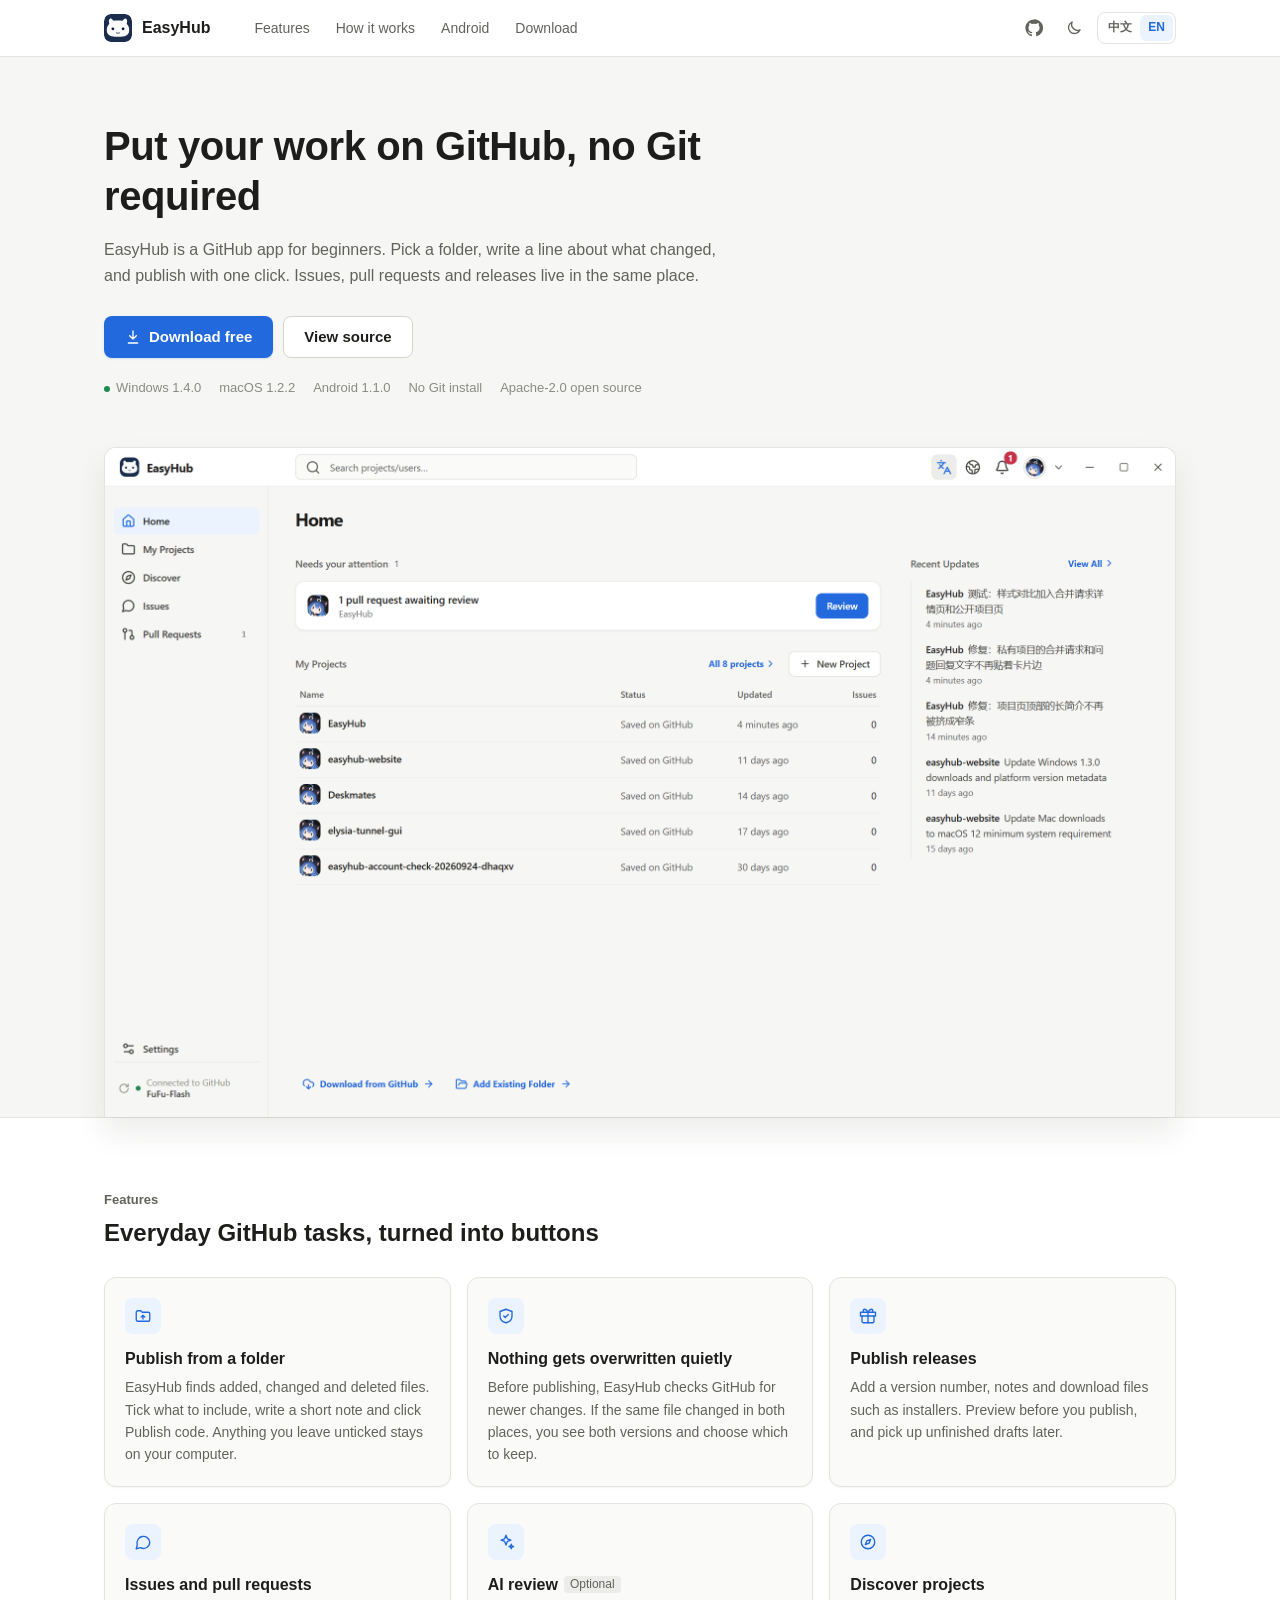
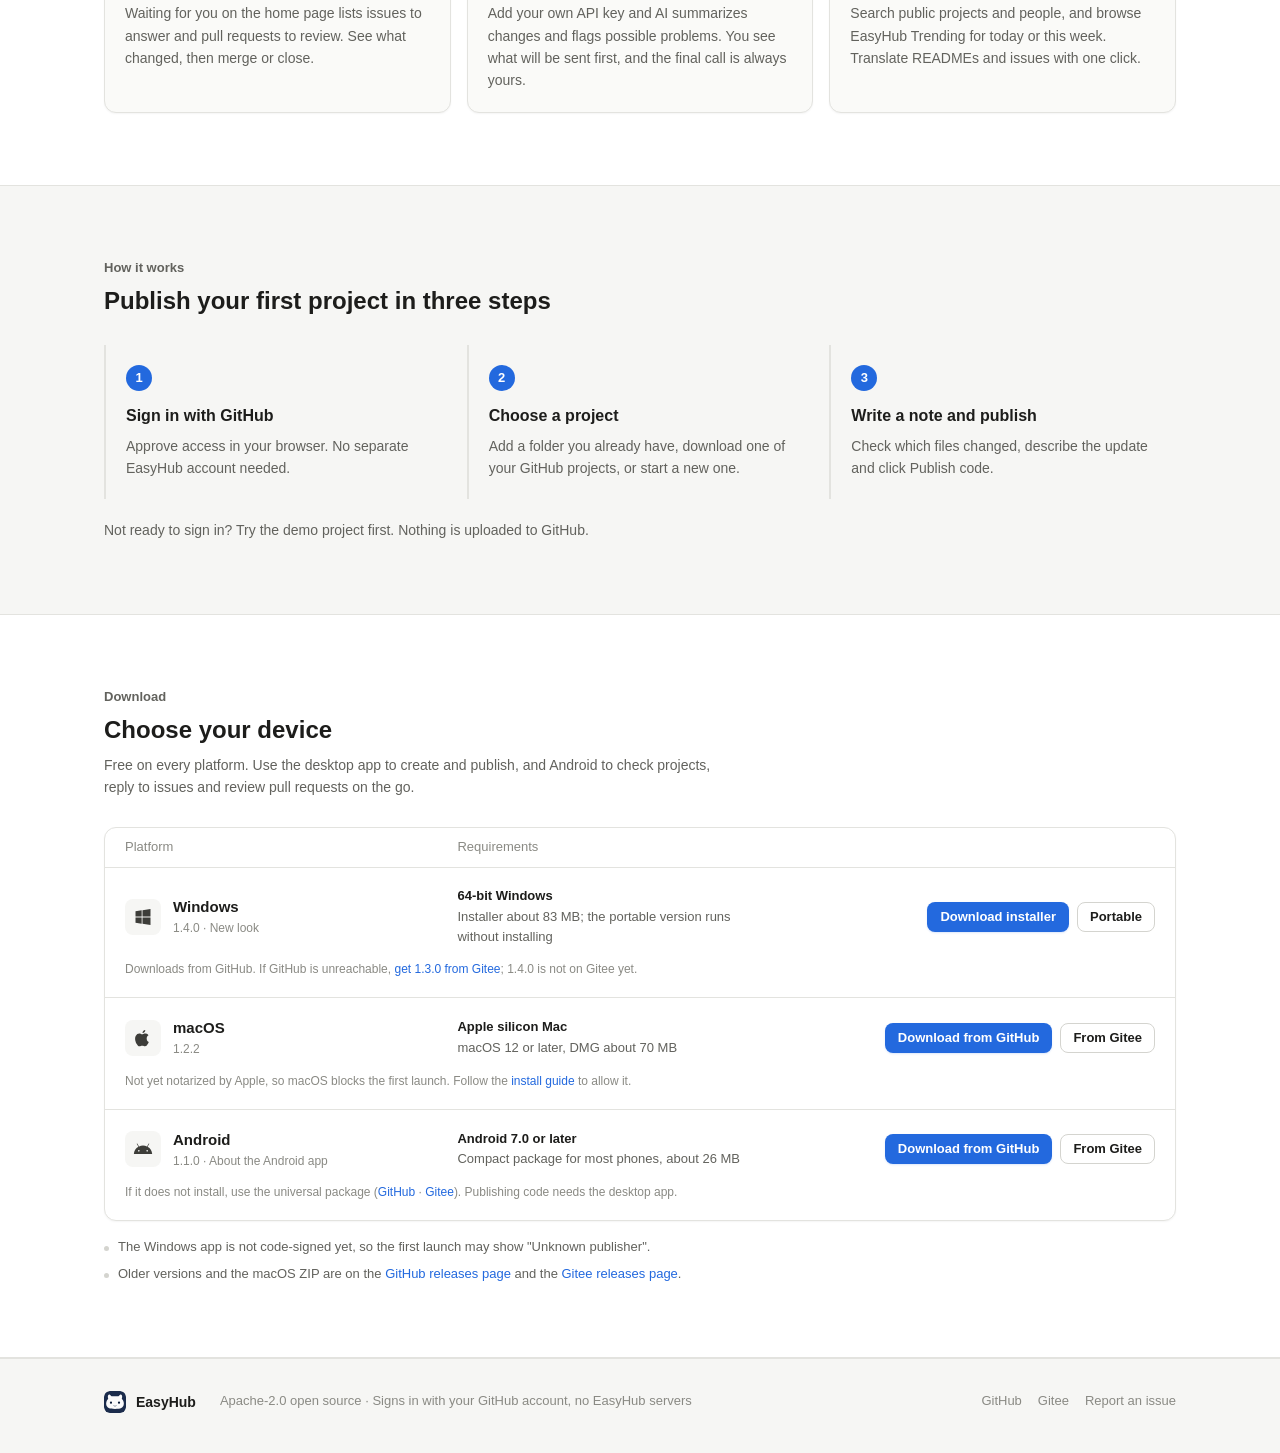
==== commit eb79d870: "修复：官网恢复动画效果 - 首屏标题、按钮和截图依次升起出现 - 滚动到各区块时渐显，同一行卡片错开出现 - 按钮、功能卡片和下载行加回悬停反馈，顶栏滚动后出现浅阴影 - 时长和缓动沿用应用的设置；系" ====
--- a/index.html
+++ b/index.html
@@ -1,289 +1,290 @@
-<!DOCTYPE html>
-<html lang="zh-CN">
-<head>
-<meta charset="UTF-8">
-<meta name="viewport" content="width=device-width, initial-scale=1.0">
-<script>
-(function(){
-  var saved='';
-  try{saved=localStorage.getItem('easyhub-site-theme')||''}catch(e){}
-  var system=window.matchMedia&&window.matchMedia('(prefers-color-scheme: dark)').matches;
-  document.documentElement.dataset.theme=saved==='light'||saved==='dark'?saved:(system?'dark':'light');
-})();
-</script>
-<script>
-(function(){
-  var chosen='';
-  try{chosen=localStorage.getItem('easyhub-site-language')||''}catch(e){}
-  var browser=(navigator.languages&&navigator.languages[0])||navigator.language||'en';
-  var english=chosen==='en'||(!chosen&&!browser.toLowerCase().startsWith('zh'));
-  var windowsRequested=new URLSearchParams(location.search).get('platform')==='windows';
-  var windowsChosen=false;
-  try{
-    if(windowsRequested)sessionStorage.setItem('easyhub-site-platform','windows');
-    windowsChosen=sessionStorage.getItem('easyhub-site-platform')==='windows';
-  }catch(e){windowsChosen=windowsRequested}
-  if(/Android/i.test(navigator.userAgent)&&!windowsChosen&&!location.hash){
-    location.replace(new URL((english?'android-en.html':'android.html')+location.search+location.hash,location.href));
-    return;
-  }
-  if(english){
-    location.replace(new URL('en.html'+location.search+location.hash,location.href));
-  }
-})();
-</script>
-<title>EasyHub - 不会 Git 也能用的 GitHub 客户端</title>
-<meta name="description" content="EasyHub 是面向新手的开源 GitHub 客户端。在 Windows、macOS 上选文件夹、写一句说明就能发布源码；在 Android 上查看项目、回复问题、审查合并请求。">
-<meta name="robots" content="index, follow, max-image-preview:large">
-<link rel="canonical" href="https://fufu-flash.github.io/easyhub-website/">
-<link rel="alternate" hreflang="zh-CN" href="https://fufu-flash.github.io/easyhub-website/">
-<link rel="alternate" hreflang="en" href="https://fufu-flash.github.io/easyhub-website/en.html">
-<link rel="alternate" hreflang="x-default" href="https://fufu-flash.github.io/easyhub-website/">
-<link rel="sitemap" type="application/xml" href="https://fufu-flash.github.io/easyhub-website/sitemap.xml">
-<meta property="og:type" content="website">
-<meta property="og:site_name" content="EasyHub">
-<meta property="og:locale" content="zh_CN">
-<meta property="og:title" content="EasyHub - 不会 Git 也能用的 GitHub 客户端">
-<meta property="og:description" content="选文件夹、写一句说明，就能把作品发布到 GitHub。支持 Windows、macOS 与 Android，免费开源。">
-<meta property="og:url" content="https://fufu-flash.github.io/easyhub-website/">
-<meta property="og:image" content="https://fufu-flash.github.io/easyhub-website/assets/easyhub-social.png">
-<meta property="og:image:width" content="1200">
-<meta property="og:image:height" content="630">
-<meta property="og:image:alt" content="EasyHub：让 GitHub 简单到每个人都会用">
-<meta name="twitter:card" content="summary_large_image">
-<meta name="twitter:title" content="EasyHub - 不会 Git 也能用的 GitHub 客户端">
-<meta name="twitter:description" content="选文件夹、写一句说明，就能把作品发布到 GitHub。支持 Windows、macOS 与 Android，免费开源。">
-<meta name="twitter:image" content="https://fufu-flash.github.io/easyhub-website/assets/easyhub-social.png">
-<script type="application/ld+json">
-{
-  "@context": "https://schema.org",
-  "@graph": [{
-  "@type": "SoftwareApplication",
-  "name": "EasyHub for Windows",
-  "url": "https://fufu-flash.github.io/easyhub-website/",
-  "description": "面向新手的开源 GitHub 客户端：不装 Git 也能发布源码、发布新版本、处理问题和合并请求。",
-  "applicationCategory": "DeveloperApplication",
-  "operatingSystem": "Windows x64",
-  "softwareVersion": "1.4.0",
-  "datePublished": "2026-10-26",
-  "image": "https://fufu-flash.github.io/easyhub-website/assets/app-home-zh.png",
-  "downloadUrl": "https://github.com/FuFu-Flash/EasyHub/releases/download/v1.4.0/EasyHub-1.4.0-setup.exe",
-  "license": "https://github.com/FuFu-Flash/EasyHub/blob/main/LICENSE",
-  "offers": {"@type": "Offer", "price": "0", "priceCurrency": "USD"},
-  "author": {"@type": "Person", "name": "FuFu-Flash", "url": "https://github.com/FuFu-Flash"}
-  }, {
-  "@type": "SoftwareApplication",
-  "name": "EasyHub for macOS",
-  "url": "https://fufu-flash.github.io/easyhub-website/#download",
-  "description": "Apple 芯片 Mac 上的开源 GitHub 客户端，用于发布和管理项目。",
-  "applicationCategory": "DeveloperApplication",
-  "operatingSystem": "macOS 12+ (Apple Silicon)",
-  "softwareVersion": "1.2.2",
-  "datePublished": "2026-10-11",
-  "downloadUrl": "https://gitee.com/HUAJILA/easy-hub/releases/download/macos-v1.2.2/EasyHub-macOS.dmg",
-  "license": "https://github.com/FuFu-Flash/EasyHub/blob/macos-v1.2.2/LICENSE",
-  "offers": {"@type": "Offer", "price": "0", "priceCurrency": "USD"}
-  }, {
-  "@type": "SoftwareApplication",
-  "name": "EasyHub for Android",
-  "url": "https://fufu-flash.github.io/easyhub-website/android.html",
-  "description": "在 Android 上查看 GitHub 项目、回复问题、下载发行版和审查合并请求。",
-  "applicationCategory": "DeveloperApplication",
-  "operatingSystem": "Android 7.0+",
-  "softwareVersion": "1.1.0",
-  "datePublished": "2026-10-10",
-  "downloadUrl": "https://gitee.com/HUAJILA/easy-hub/releases/download/android-v1.1.0/EasyHub-Android-1.1.0-arm64.apk",
-  "license": "https://github.com/FuFu-Flash/EasyHub/blob/android-v1.1.0/LICENSE",
-  "offers": {"@type": "Offer", "price": "0", "priceCurrency": "USD"}
-  }]
-}
-</script>
-<link rel="icon" type="image/svg+xml" href="assets/easyhub-icon.svg">
-<link rel="stylesheet" href="assets/site.css">
-<script src="assets/site.js" defer></script>
-</head>
-<body>
-<a class="skip" href="#main">跳到正文</a>
-
-<header class="topbar">
-  <div class="wrap topbar-inner">
-    <a class="brand" href="#top"><img src="assets/easyhub-icon.svg" alt=""><span>EasyHub</span></a>
-    <nav class="nav" aria-label="页面导航">
-      <a href="#features">功能</a>
-      <a href="#start">怎么用</a>
-      <a href="android.html">Android 版</a>
-      <a href="#download">下载</a>
-    </nav>
-    <div class="top-tools">
-      <a class="icon-btn" href="https://github.com/FuFu-Flash/EasyHub" target="_blank" rel="noopener noreferrer" aria-label="在 GitHub 查看源码" title="在 GitHub 查看源码">
-        <svg viewBox="0 0 24 24" fill="currentColor" aria-hidden="true"><path d="M12 .5a11.5 11.5 0 0 0-3.64 22.41c.58.1.79-.25.79-.56v-2c-3.2.7-3.88-1.37-3.88-1.37-.52-1.33-1.28-1.69-1.28-1.69-1.05-.71.08-.7.08-.7 1.16.08 1.77 1.19 1.77 1.19 1.03 1.77 2.7 1.26 3.36.96.1-.75.4-1.26.73-1.55-2.55-.29-5.24-1.28-5.24-5.68 0-1.25.45-2.28 1.18-3.08-.12-.29-.51-1.46.11-3.04 0 0 .97-.31 3.17 1.18a11 11 0 0 1 5.77 0c2.2-1.49 3.17-1.18 3.17-1.18.63 1.58.23 2.75.11 3.04.74.8 1.18 1.83 1.18 3.08 0 4.41-2.69 5.38-5.26 5.67.41.36.78 1.06.78 2.14v3.17c0 .31.21.67.8.56A11.5 11.5 0 0 0 12 .5Z"/></svg>
-      </a>
-      <button class="icon-btn" id="themeToggle" type="button" aria-label="切换到深色模式" title="切换到深色模式" aria-pressed="false">
-        <svg class="theme-light-icon" viewBox="0 0 24 24" fill="none" stroke="currentColor" stroke-width="1.8" stroke-linecap="round" stroke-linejoin="round" aria-hidden="true"><path d="M20 14.5A8 8 0 0 1 9.5 4a8 8 0 1 0 10.5 10.5Z"/></svg>
-        <svg class="theme-dark-icon" viewBox="0 0 24 24" fill="none" stroke="currentColor" stroke-width="1.8" stroke-linecap="round" aria-hidden="true"><circle cx="12" cy="12" r="4"/><path d="M12 2v2M12 20v2M4.9 4.9l1.4 1.4M17.7 17.7l1.4 1.4M2 12h2M20 12h2M4.9 19.1l1.4-1.4M17.7 6.3l1.4-1.4"/></svg>
-      </button>
-      <div class="lang" role="group" aria-label="语言 / Language">
-        <a href="./" data-lang="zh" lang="zh-CN" aria-current="page">中文</a>
-        <a href="en.html" data-lang="en" lang="en">EN</a>
-      </div>
-    </div>
-  </div>
-</header>
-
-<main id="main">
-<section class="hero" id="top">
-  <div class="wrap">
-    <h1>不会 Git，也能把作品发到 GitHub</h1>
-    <p class="lead">EasyHub 是面向新手的 GitHub 客户端。选一个文件夹，写一句“这次改了什么”，点一下就发布。问题、合并请求和新版本也都在同一个地方处理。</p>
-    <div class="hero-actions">
-      <a class="btn btn-primary btn-lg" href="#download">
-        <svg viewBox="0 0 24 24" fill="none" stroke="currentColor" stroke-width="2" stroke-linecap="round" stroke-linejoin="round" aria-hidden="true"><path d="M12 3v12M7 10l5 5 5-5M5 21h14"/></svg>
-        免费下载
-      </a>
-      <a class="btn btn-secondary btn-lg" href="https://github.com/FuFu-Flash/EasyHub" target="_blank" rel="noopener noreferrer">查看源码</a>
-    </div>
-    <div class="hero-meta">
-      <span><i></i>Windows 1.4.0</span>
-      <span>macOS 1.2.2</span>
-      <span>Android 1.1.0</span>
-      <span>不用装 Git</span>
-      <span>Apache-2.0 开源</span>
-    </div>
-    <figure class="shot">
-      <img src="assets/app-home-zh.png" width="2160" height="1350" alt="EasyHub 1.4.0 首页：左侧是导航，中间是“等你处理”和“我的项目”列表，右侧是最近更新">
-    </figure>
-  </div>
-</section>
-
-<section class="band" id="features">
-  <div class="wrap">
-    <div class="section-head">
-      <p class="section-label">功能</p>
-      <h2 class="section-title">日常要做的事，都变成了按钮</h2>
-    </div>
-    <div class="features">
-      <article class="feature">
-        <span class="feature-icon"><svg viewBox="0 0 24 24" fill="none" stroke="currentColor" stroke-width="1.8" stroke-linecap="round" stroke-linejoin="round" aria-hidden="true"><path d="M3 7a2 2 0 0 1 2-2h4l2 2h8a2 2 0 0 1 2 2v8a2 2 0 0 1-2 2H5a2 2 0 0 1-2-2Z"/><path d="M12 16v-5M9.5 13.5 12 11l2.5 2.5"/></svg></span>
-        <h3>选文件夹就能发布</h3>
-        <p>自动找出新增、修改和删除的文件。勾选这次要发的改动，写一句说明，点“发布源码”。没勾选的继续留在电脑上。</p>
-      </article>
-      <article class="feature">
-        <span class="feature-icon"><svg viewBox="0 0 24 24" fill="none" stroke="currentColor" stroke-width="1.8" stroke-linecap="round" stroke-linejoin="round" aria-hidden="true"><path d="M12 3 4 6v6c0 4.5 3.4 8 8 9 4.6-1 8-4.5 8-9V6Z"/><path d="m9 12 2 2 4-4"/></svg></span>
-        <h3>不会悄悄覆盖文件</h3>
-        <p>发布前先看看 GitHub 上有没有新内容。同一个文件两边都改过时，会把两个版本摆出来，让你选留哪个。</p>
-      </article>
-      <article class="feature">
-        <span class="feature-icon"><svg viewBox="0 0 24 24" fill="none" stroke="currentColor" stroke-width="1.8" stroke-linecap="round" stroke-linejoin="round" aria-hidden="true"><path d="M20 12v7a2 2 0 0 1-2 2H6a2 2 0 0 1-2-2v-7"/><path d="M2 7h20v5H2zM12 21V7M12 7S10 3 7.5 3 5 5.5 7 7M12 7s2-4 4.5-4S19 5.5 17 7"/></svg></span>
-        <h3>发布新版本</h3>
-        <p>写好版本号和介绍，附上安装包等下载文件。可以先预览，确认后再发布；没写完的下次接着写。</p>
-      </article>
-      <article class="feature">
-        <span class="feature-icon"><svg viewBox="0 0 24 24" fill="none" stroke="currentColor" stroke-width="1.8" stroke-linecap="round" stroke-linejoin="round" aria-hidden="true"><path d="M21 12a8.5 8.5 0 0 1-12.4 7.6L3 21l1.4-5.6A8.5 8.5 0 1 1 21 12Z"/></svg></span>
-        <h3>问题和合并请求</h3>
-        <p>首页“等你处理”列出待回复的问题和待审查的合并请求。看完改了什么，再决定合入还是关闭。</p>
-      </article>
-      <article class="feature">
-        <span class="feature-icon"><svg viewBox="0 0 24 24" fill="none" stroke="currentColor" stroke-width="1.8" stroke-linecap="round" stroke-linejoin="round" aria-hidden="true"><path d="M12 3l1.8 4.7L18.5 9.5l-4.7 1.8L12 16l-1.8-4.7L5.5 9.5l4.7-1.8Z"/><path d="M19 15l.8 2.2L22 18l-2.2.8L19 21l-.8-2.2L16 18l2.2-.8Z"/></svg></span>
-        <h3>AI 帮你看改动<span class="tag">可选</span></h3>
-        <p>填上自己的 API Key，AI 会总结改了什么、指出可能的问题。发送前先告诉你要发什么，合不合入还是你说了算。</p>
-      </article>
-      <article class="feature">
-        <span class="feature-icon"><svg viewBox="0 0 24 24" fill="none" stroke="currentColor" stroke-width="1.8" stroke-linecap="round" stroke-linejoin="round" aria-hidden="true"><circle cx="12" cy="12" r="9"/><path d="m15.5 8.5-2 5-5 2 2-5Z"/></svg></span>
-        <h3>发现好项目</h3>
-        <p>搜索公开项目和用户，看看今天、本周的 EasyHub 热门。英文介绍和问题可以一键翻译成中文。</p>
-      </article>
-    </div>
-  </div>
-</section>
-
-<section id="start">
-  <div class="wrap">
-    <div class="section-head">
-      <p class="section-label">怎么用</p>
-      <h2 class="section-title">三步发布第一个作品</h2>
-    </div>
-    <div class="steps">
-      <div class="step">
-        <h3>用 GitHub 登录</h3>
-        <p>在浏览器里完成授权就行，不用另外注册 EasyHub 账号。</p>
-      </div>
-      <div class="step">
-        <h3>选择项目</h3>
-        <p>添加电脑上已有的文件夹，下载自己在 GitHub 上的项目，或者新建一个。</p>
-      </div>
-      <div class="step">
-        <h3>写一句说明，发布</h3>
-        <p>看看改了哪些文件，写下这次改了什么，点“发布源码”。</p>
-      </div>
-    </div>
-    <p class="steps-note">还没准备好登录？先打开模拟项目随便点点，不会上传到 GitHub。</p>
-  </div>
-</section>
-
-<section class="band" id="download">
-  <div class="wrap">
-    <div class="section-head">
-      <p class="section-label">下载</p>
-      <h2 class="section-title">选择你的设备</h2>
-      <p class="section-sub">全部免费。桌面版负责创作和发布，Android 版适合随时查看项目、回复问题和审查合并请求。</p>
-    </div>
-    <div class="table" role="list">
-      <div class="table-head" aria-hidden="true"><span>平台</span><span>适用于</span><span></span></div>
-      <div class="row" role="listitem">
-        <div class="platform">
-          <span class="platform-icon"><svg viewBox="0 0 24 24" fill="currentColor" aria-hidden="true"><path d="M3 5.2 10.4 4v7.3H3Zm8.4-1.3L21 2.5v8.8h-9.6ZM3 12.7h7.4V20L3 18.8Zm8.4 0H21v8.8l-9.6-1.4Z"/></svg></span>
-          <span><strong>Windows</strong><small>1.4.0 · 全新界面</small></span>
-        </div>
-        <p class="req"><b>64 位 Windows</b><br>安装版约 83 MB，便携版下载后直接运行</p>
-        <div class="get">
-          <a class="btn btn-primary btn-sm" href="https://github.com/FuFu-Flash/EasyHub/releases/download/v1.4.0/EasyHub-1.4.0-setup.exe">下载安装版</a>
-          <a class="btn btn-secondary btn-sm" href="https://github.com/FuFu-Flash/EasyHub/releases/download/v1.4.0/EasyHub-1.4.0-portable.exe">便携版</a>
-        </div>
-        <p class="row-note">从 GitHub 下载。打不开 GitHub 时，可以先从 <a href="https://gitee.com/HUAJILA/easy-hub/releases/tag/v1.3.0" target="_blank" rel="noopener noreferrer">Gitee 下载 1.3.0</a>，1.4.0 还没同步到 Gitee。</p>
-      </div>
-      <div class="row" role="listitem">
-        <div class="platform">
-          <span class="platform-icon"><svg viewBox="0 0 24 24" fill="currentColor" aria-hidden="true"><path d="M16.4 12.6c0-2.6 2.1-3.8 2.2-3.9-1.2-1.8-3.1-2-3.7-2-1.6-.2-3.1.9-3.9.9s-2-.9-3.4-.9a5 5 0 0 0-4.2 2.6c-1.8 3.1-.5 7.7 1.3 10.2.8 1.2 1.8 2.6 3.1 2.5 1.3 0 1.7-.8 3.3-.8s2 .8 3.4.8 2.2-1.2 3-2.4a10 10 0 0 0 1.4-2.8c-.1 0-2.6-1-2.5-4.2ZM13.9 4.9a3.6 3.6 0 0 0 .8-2.6 3.7 3.7 0 0 0-2.4 1.2 3.4 3.4 0 0 0-.9 2.5 3 3 0 0 0 2.5-1.1Z"/></svg></span>
-          <span><strong>macOS</strong><small>1.2.2</small></span>
-        </div>
-        <p class="req"><b>Apple 芯片 Mac</b><br>macOS 12 及以上，DMG 约 70 MB</p>
-        <div class="get">
-          <a class="btn btn-primary btn-sm" href="https://gitee.com/HUAJILA/easy-hub/releases/download/macos-v1.2.2/EasyHub-macOS.dmg">从 Gitee 下载</a>
-          <a class="btn btn-secondary btn-sm" href="https://github.com/FuFu-Flash/EasyHub/releases/download/macos-v1.2.2/EasyHub-macOS.dmg">从 GitHub 下载</a>
-        </div>
-        <p class="row-note">还没有经过 Apple 公证，第一次打开会被拦下，按 <a href="https://github.com/FuFu-Flash/EasyHub#macos-%E5%BF%85%E7%9C%8B" target="_blank" rel="noopener noreferrer">安装说明</a> 允许即可。</p>
-      </div>
-      <div class="row" role="listitem">
-        <div class="platform">
-          <span class="platform-icon"><svg viewBox="0 0 24 24" fill="currentColor" aria-hidden="true"><path d="M17.5 9.4 19.4 6a.4.4 0 0 0-.7-.4l-1.9 3.4a11.5 11.5 0 0 0-9.6 0L5.3 5.6a.4.4 0 1 0-.7.4l1.9 3.4A10.7 10.7 0 0 0 1 18h22a10.7 10.7 0 0 0-5.5-8.6ZM7 15.2a1 1 0 1 1 0-2 1 1 0 0 1 0 2Zm10 0a1 1 0 1 1 0-2 1 1 0 0 1 0 2Z"/></svg></span>
-          <span><strong>Android</strong><small>1.1.0 · <a href="android.html">了解 Android 版</a></small></span>
-        </div>
-        <p class="req"><b>Android 7.0 及以上</b><br>适合大多数手机的精简安装包，约 26 MB</p>
-        <div class="get">
-          <a class="btn btn-primary btn-sm" href="https://gitee.com/HUAJILA/easy-hub/releases/download/android-v1.1.0/EasyHub-Android-1.1.0-arm64.apk">从 Gitee 下载</a>
-          <a class="btn btn-secondary btn-sm" href="https://github.com/FuFu-Flash/EasyHub/releases/download/android-v1.1.0/EasyHub-Android-1.1.0-arm64.apk">从 GitHub 下载</a>
-        </div>
-        <p class="row-note">装不上时换成通用安装包（<a href="https://gitee.com/HUAJILA/easy-hub/releases/download/android-v1.1.0/EasyHub-Android-1.1.0-universal.apk">Gitee</a> · <a href="https://github.com/FuFu-Flash/EasyHub/releases/download/android-v1.1.0/EasyHub-Android-1.1.0-universal.apk">GitHub</a>）。手机上不能发布源码，发布请用桌面版。</p>
-      </div>
-    </div>
-    <ul class="notes">
-      <li>Windows 版还没有购买代码签名，第一次运行可能提示“未知发布者”。</li>
-      <li>历史版本和 macOS 的 ZIP 包在 <a href="https://github.com/FuFu-Flash/EasyHub/releases" target="_blank" rel="noopener noreferrer">GitHub 发布页</a> 和 <a href="https://gitee.com/HUAJILA/easy-hub/releases" target="_blank" rel="noopener noreferrer">Gitee 发布页</a>。</li>
-    </ul>
-  </div>
-</section>
-</main>
-
-<footer>
-  <div class="wrap footer-inner">
-    <a class="brand" href="#top"><img src="assets/easyhub-icon.svg" alt=""><span>EasyHub</span></a>
-    <span>Apache-2.0 开源 · 使用 GitHub 账号登录，没有自己的服务器</span>
-    <nav class="footer-links" aria-label="外部链接">
-      <a href="https://github.com/FuFu-Flash/EasyHub" target="_blank" rel="noopener noreferrer">GitHub</a>
-      <a href="https://gitee.com/HUAJILA/easy-hub" target="_blank" rel="noopener noreferrer">Gitee</a>
-      <a href="https://github.com/FuFu-Flash/EasyHub/issues" target="_blank" rel="noopener noreferrer">反馈问题</a>
-    </nav>
-  </div>
-</footer>
-</body>
-</html>
+<!DOCTYPE html>
+<html lang="zh-CN">
+<head>
+<meta charset="UTF-8">
+<meta name="viewport" content="width=device-width, initial-scale=1.0">
+<script>
+(function(){
+  var saved='';
+  try{saved=localStorage.getItem('easyhub-site-theme')||''}catch(e){}
+  var system=window.matchMedia&&window.matchMedia('(prefers-color-scheme: dark)').matches;
+  document.documentElement.dataset.theme=saved==='light'||saved==='dark'?saved:(system?'dark':'light');
+  if(!window.matchMedia||!window.matchMedia('(prefers-reduced-motion: reduce)').matches){document.documentElement.classList.add('motion-ready')}
+})();
+</script>
+<script>
+(function(){
+  var chosen='';
+  try{chosen=localStorage.getItem('easyhub-site-language')||''}catch(e){}
+  var browser=(navigator.languages&&navigator.languages[0])||navigator.language||'en';
+  var english=chosen==='en'||(!chosen&&!browser.toLowerCase().startsWith('zh'));
+  var windowsRequested=new URLSearchParams(location.search).get('platform')==='windows';
+  var windowsChosen=false;
+  try{
+    if(windowsRequested)sessionStorage.setItem('easyhub-site-platform','windows');
+    windowsChosen=sessionStorage.getItem('easyhub-site-platform')==='windows';
+  }catch(e){windowsChosen=windowsRequested}
+  if(/Android/i.test(navigator.userAgent)&&!windowsChosen&&!location.hash){
+    location.replace(new URL((english?'android-en.html':'android.html')+location.search+location.hash,location.href));
+    return;
+  }
+  if(english){
+    location.replace(new URL('en.html'+location.search+location.hash,location.href));
+  }
+})();
+</script>
+<title>EasyHub - 不会 Git 也能用的 GitHub 客户端</title>
+<meta name="description" content="EasyHub 是面向新手的开源 GitHub 客户端。在 Windows、macOS 上选文件夹、写一句说明就能发布源码；在 Android 上查看项目、回复问题、审查合并请求。">
+<meta name="robots" content="index, follow, max-image-preview:large">
+<link rel="canonical" href="https://fufu-flash.github.io/easyhub-website/">
+<link rel="alternate" hreflang="zh-CN" href="https://fufu-flash.github.io/easyhub-website/">
+<link rel="alternate" hreflang="en" href="https://fufu-flash.github.io/easyhub-website/en.html">
+<link rel="alternate" hreflang="x-default" href="https://fufu-flash.github.io/easyhub-website/">
+<link rel="sitemap" type="application/xml" href="https://fufu-flash.github.io/easyhub-website/sitemap.xml">
+<meta property="og:type" content="website">
+<meta property="og:site_name" content="EasyHub">
+<meta property="og:locale" content="zh_CN">
+<meta property="og:title" content="EasyHub - 不会 Git 也能用的 GitHub 客户端">
+<meta property="og:description" content="选文件夹、写一句说明，就能把作品发布到 GitHub。支持 Windows、macOS 与 Android，免费开源。">
+<meta property="og:url" content="https://fufu-flash.github.io/easyhub-website/">
+<meta property="og:image" content="https://fufu-flash.github.io/easyhub-website/assets/easyhub-social.png">
+<meta property="og:image:width" content="1200">
+<meta property="og:image:height" content="630">
+<meta property="og:image:alt" content="EasyHub：让 GitHub 简单到每个人都会用">
+<meta name="twitter:card" content="summary_large_image">
+<meta name="twitter:title" content="EasyHub - 不会 Git 也能用的 GitHub 客户端">
+<meta name="twitter:description" content="选文件夹、写一句说明，就能把作品发布到 GitHub。支持 Windows、macOS 与 Android，免费开源。">
+<meta name="twitter:image" content="https://fufu-flash.github.io/easyhub-website/assets/easyhub-social.png">
+<script type="application/ld+json">
+{
+  "@context": "https://schema.org",
+  "@graph": [{
+  "@type": "SoftwareApplication",
+  "name": "EasyHub for Windows",
+  "url": "https://fufu-flash.github.io/easyhub-website/",
+  "description": "面向新手的开源 GitHub 客户端：不装 Git 也能发布源码、发布新版本、处理问题和合并请求。",
+  "applicationCategory": "DeveloperApplication",
+  "operatingSystem": "Windows x64",
+  "softwareVersion": "1.4.0",
+  "datePublished": "2026-10-26",
+  "image": "https://fufu-flash.github.io/easyhub-website/assets/app-home-zh.png",
+  "downloadUrl": "https://github.com/FuFu-Flash/EasyHub/releases/download/v1.4.0/EasyHub-1.4.0-setup.exe",
+  "license": "https://github.com/FuFu-Flash/EasyHub/blob/main/LICENSE",
+  "offers": {"@type": "Offer", "price": "0", "priceCurrency": "USD"},
+  "author": {"@type": "Person", "name": "FuFu-Flash", "url": "https://github.com/FuFu-Flash"}
+  }, {
+  "@type": "SoftwareApplication",
+  "name": "EasyHub for macOS",
+  "url": "https://fufu-flash.github.io/easyhub-website/#download",
+  "description": "Apple 芯片 Mac 上的开源 GitHub 客户端，用于发布和管理项目。",
+  "applicationCategory": "DeveloperApplication",
+  "operatingSystem": "macOS 12+ (Apple Silicon)",
+  "softwareVersion": "1.2.2",
+  "datePublished": "2026-10-11",
+  "downloadUrl": "https://gitee.com/HUAJILA/easy-hub/releases/download/macos-v1.2.2/EasyHub-macOS.dmg",
+  "license": "https://github.com/FuFu-Flash/EasyHub/blob/macos-v1.2.2/LICENSE",
+  "offers": {"@type": "Offer", "price": "0", "priceCurrency": "USD"}
+  }, {
+  "@type": "SoftwareApplication",
+  "name": "EasyHub for Android",
+  "url": "https://fufu-flash.github.io/easyhub-website/android.html",
+  "description": "在 Android 上查看 GitHub 项目、回复问题、下载发行版和审查合并请求。",
+  "applicationCategory": "DeveloperApplication",
+  "operatingSystem": "Android 7.0+",
+  "softwareVersion": "1.1.0",
+  "datePublished": "2026-10-10",
+  "downloadUrl": "https://gitee.com/HUAJILA/easy-hub/releases/download/android-v1.1.0/EasyHub-Android-1.1.0-arm64.apk",
+  "license": "https://github.com/FuFu-Flash/EasyHub/blob/android-v1.1.0/LICENSE",
+  "offers": {"@type": "Offer", "price": "0", "priceCurrency": "USD"}
+  }]
+}
+</script>
+<link rel="icon" type="image/svg+xml" href="assets/easyhub-icon.svg">
+<link rel="stylesheet" href="assets/site.css">
+<script src="assets/site.js" defer></script>
+</head>
+<body>
+<a class="skip" href="#main">跳到正文</a>
+
+<header class="topbar">
+  <div class="wrap topbar-inner">
+    <a class="brand" href="#top"><img src="assets/easyhub-icon.svg" alt=""><span>EasyHub</span></a>
+    <nav class="nav" aria-label="页面导航">
+      <a href="#features">功能</a>
+      <a href="#start">怎么用</a>
+      <a href="android.html">Android 版</a>
+      <a href="#download">下载</a>
+    </nav>
+    <div class="top-tools">
+      <a class="icon-btn" href="https://github.com/FuFu-Flash/EasyHub" target="_blank" rel="noopener noreferrer" aria-label="在 GitHub 查看源码" title="在 GitHub 查看源码">
+        <svg viewBox="0 0 24 24" fill="currentColor" aria-hidden="true"><path d="M12 .5a11.5 11.5 0 0 0-3.64 22.41c.58.1.79-.25.79-.56v-2c-3.2.7-3.88-1.37-3.88-1.37-.52-1.33-1.28-1.69-1.28-1.69-1.05-.71.08-.7.08-.7 1.16.08 1.77 1.19 1.77 1.19 1.03 1.77 2.7 1.26 3.36.96.1-.75.4-1.26.73-1.55-2.55-.29-5.24-1.28-5.24-5.68 0-1.25.45-2.28 1.18-3.08-.12-.29-.51-1.46.11-3.04 0 0 .97-.31 3.17 1.18a11 11 0 0 1 5.77 0c2.2-1.49 3.17-1.18 3.17-1.18.63 1.58.23 2.75.11 3.04.74.8 1.18 1.83 1.18 3.08 0 4.41-2.69 5.38-5.26 5.67.41.36.78 1.06.78 2.14v3.17c0 .31.21.67.8.56A11.5 11.5 0 0 0 12 .5Z"/></svg>
+      </a>
+      <button class="icon-btn" id="themeToggle" type="button" aria-label="切换到深色模式" title="切换到深色模式" aria-pressed="false">
+        <svg class="theme-light-icon" viewBox="0 0 24 24" fill="none" stroke="currentColor" stroke-width="1.8" stroke-linecap="round" stroke-linejoin="round" aria-hidden="true"><path d="M20 14.5A8 8 0 0 1 9.5 4a8 8 0 1 0 10.5 10.5Z"/></svg>
+        <svg class="theme-dark-icon" viewBox="0 0 24 24" fill="none" stroke="currentColor" stroke-width="1.8" stroke-linecap="round" aria-hidden="true"><circle cx="12" cy="12" r="4"/><path d="M12 2v2M12 20v2M4.9 4.9l1.4 1.4M17.7 17.7l1.4 1.4M2 12h2M20 12h2M4.9 19.1l1.4-1.4M17.7 6.3l1.4-1.4"/></svg>
+      </button>
+      <div class="lang" role="group" aria-label="语言 / Language">
+        <a href="./" data-lang="zh" lang="zh-CN" aria-current="page">中文</a>
+        <a href="en.html" data-lang="en" lang="en">EN</a>
+      </div>
+    </div>
+  </div>
+</header>
+
+<main id="main">
+<section class="hero" id="top">
+  <div class="wrap">
+    <h1>不会 Git，也能把作品发到 GitHub</h1>
+    <p class="lead">EasyHub 是面向新手的 GitHub 客户端。选一个文件夹，写一句“这次改了什么”，点一下就发布。问题、合并请求和新版本也都在同一个地方处理。</p>
+    <div class="hero-actions">
+      <a class="btn btn-primary btn-lg" href="#download">
+        <svg viewBox="0 0 24 24" fill="none" stroke="currentColor" stroke-width="2" stroke-linecap="round" stroke-linejoin="round" aria-hidden="true"><path d="M12 3v12M7 10l5 5 5-5M5 21h14"/></svg>
+        免费下载
+      </a>
+      <a class="btn btn-secondary btn-lg" href="https://github.com/FuFu-Flash/EasyHub" target="_blank" rel="noopener noreferrer">查看源码</a>
+    </div>
+    <div class="hero-meta">
+      <span><i></i>Windows 1.4.0</span>
+      <span>macOS 1.2.2</span>
+      <span>Android 1.1.0</span>
+      <span>不用装 Git</span>
+      <span>Apache-2.0 开源</span>
+    </div>
+    <figure class="shot">
+      <img src="assets/app-home-zh.png" width="2160" height="1350" alt="EasyHub 1.4.0 首页：左侧是导航，中间是“等你处理”和“我的项目”列表，右侧是最近更新">
+    </figure>
+  </div>
+</section>
+
+<section class="band" id="features">
+  <div class="wrap">
+    <div class="section-head reveal">
+      <p class="section-label">功能</p>
+      <h2 class="section-title">日常要做的事，都变成了按钮</h2>
+    </div>
+    <div class="features">
+      <article class="feature reveal">
+        <span class="feature-icon"><svg viewBox="0 0 24 24" fill="none" stroke="currentColor" stroke-width="1.8" stroke-linecap="round" stroke-linejoin="round" aria-hidden="true"><path d="M3 7a2 2 0 0 1 2-2h4l2 2h8a2 2 0 0 1 2 2v8a2 2 0 0 1-2 2H5a2 2 0 0 1-2-2Z"/><path d="M12 16v-5M9.5 13.5 12 11l2.5 2.5"/></svg></span>
+        <h3>选文件夹就能发布</h3>
+        <p>自动找出新增、修改和删除的文件。勾选这次要发的改动，写一句说明，点“发布源码”。没勾选的继续留在电脑上。</p>
+      </article>
+      <article class="feature reveal">
+        <span class="feature-icon"><svg viewBox="0 0 24 24" fill="none" stroke="currentColor" stroke-width="1.8" stroke-linecap="round" stroke-linejoin="round" aria-hidden="true"><path d="M12 3 4 6v6c0 4.5 3.4 8 8 9 4.6-1 8-4.5 8-9V6Z"/><path d="m9 12 2 2 4-4"/></svg></span>
+        <h3>不会悄悄覆盖文件</h3>
+        <p>发布前先看看 GitHub 上有没有新内容。同一个文件两边都改过时，会把两个版本摆出来，让你选留哪个。</p>
+      </article>
+      <article class="feature reveal">
+        <span class="feature-icon"><svg viewBox="0 0 24 24" fill="none" stroke="currentColor" stroke-width="1.8" stroke-linecap="round" stroke-linejoin="round" aria-hidden="true"><path d="M20 12v7a2 2 0 0 1-2 2H6a2 2 0 0 1-2-2v-7"/><path d="M2 7h20v5H2zM12 21V7M12 7S10 3 7.5 3 5 5.5 7 7M12 7s2-4 4.5-4S19 5.5 17 7"/></svg></span>
+        <h3>发布新版本</h3>
+        <p>写好版本号和介绍，附上安装包等下载文件。可以先预览，确认后再发布；没写完的下次接着写。</p>
+      </article>
+      <article class="feature reveal">
+        <span class="feature-icon"><svg viewBox="0 0 24 24" fill="none" stroke="currentColor" stroke-width="1.8" stroke-linecap="round" stroke-linejoin="round" aria-hidden="true"><path d="M21 12a8.5 8.5 0 0 1-12.4 7.6L3 21l1.4-5.6A8.5 8.5 0 1 1 21 12Z"/></svg></span>
+        <h3>问题和合并请求</h3>
+        <p>首页“等你处理”列出待回复的问题和待审查的合并请求。看完改了什么，再决定合入还是关闭。</p>
+      </article>
+      <article class="feature reveal">
+        <span class="feature-icon"><svg viewBox="0 0 24 24" fill="none" stroke="currentColor" stroke-width="1.8" stroke-linecap="round" stroke-linejoin="round" aria-hidden="true"><path d="M12 3l1.8 4.7L18.5 9.5l-4.7 1.8L12 16l-1.8-4.7L5.5 9.5l4.7-1.8Z"/><path d="M19 15l.8 2.2L22 18l-2.2.8L19 21l-.8-2.2L16 18l2.2-.8Z"/></svg></span>
+        <h3>AI 帮你看改动<span class="tag">可选</span></h3>
+        <p>填上自己的 API Key，AI 会总结改了什么、指出可能的问题。发送前先告诉你要发什么，合不合入还是你说了算。</p>
+      </article>
+      <article class="feature reveal">
+        <span class="feature-icon"><svg viewBox="0 0 24 24" fill="none" stroke="currentColor" stroke-width="1.8" stroke-linecap="round" stroke-linejoin="round" aria-hidden="true"><circle cx="12" cy="12" r="9"/><path d="m15.5 8.5-2 5-5 2 2-5Z"/></svg></span>
+        <h3>发现好项目</h3>
+        <p>搜索公开项目和用户，看看今天、本周的 EasyHub 热门。英文介绍和问题可以一键翻译成中文。</p>
+      </article>
+    </div>
+  </div>
+</section>
+
+<section id="start">
+  <div class="wrap">
+    <div class="section-head reveal">
+      <p class="section-label">怎么用</p>
+      <h2 class="section-title">三步发布第一个作品</h2>
+    </div>
+    <div class="steps">
+      <div class="step reveal">
+        <h3>用 GitHub 登录</h3>
+        <p>在浏览器里完成授权就行，不用另外注册 EasyHub 账号。</p>
+      </div>
+      <div class="step reveal">
+        <h3>选择项目</h3>
+        <p>添加电脑上已有的文件夹，下载自己在 GitHub 上的项目，或者新建一个。</p>
+      </div>
+      <div class="step reveal">
+        <h3>写一句说明，发布</h3>
+        <p>看看改了哪些文件，写下这次改了什么，点“发布源码”。</p>
+      </div>
+    </div>
+    <p class="steps-note reveal">还没准备好登录？先打开模拟项目随便点点，不会上传到 GitHub。</p>
+  </div>
+</section>
+
+<section class="band" id="download">
+  <div class="wrap">
+    <div class="section-head reveal">
+      <p class="section-label">下载</p>
+      <h2 class="section-title">选择你的设备</h2>
+      <p class="section-sub">全部免费。桌面版负责创作和发布，Android 版适合随时查看项目、回复问题和审查合并请求。</p>
+    </div>
+    <div class="table reveal" role="list">
+      <div class="table-head" aria-hidden="true"><span>平台</span><span>适用于</span><span></span></div>
+      <div class="row" role="listitem">
+        <div class="platform">
+          <span class="platform-icon"><svg viewBox="0 0 24 24" fill="currentColor" aria-hidden="true"><path d="M3 5.2 10.4 4v7.3H3Zm8.4-1.3L21 2.5v8.8h-9.6ZM3 12.7h7.4V20L3 18.8Zm8.4 0H21v8.8l-9.6-1.4Z"/></svg></span>
+          <span><strong>Windows</strong><small>1.4.0 · 全新界面</small></span>
+        </div>
+        <p class="req"><b>64 位 Windows</b><br>安装版约 83 MB，便携版下载后直接运行</p>
+        <div class="get">
+          <a class="btn btn-primary btn-sm" href="https://github.com/FuFu-Flash/EasyHub/releases/download/v1.4.0/EasyHub-1.4.0-setup.exe">下载安装版</a>
+          <a class="btn btn-secondary btn-sm" href="https://github.com/FuFu-Flash/EasyHub/releases/download/v1.4.0/EasyHub-1.4.0-portable.exe">便携版</a>
+        </div>
+        <p class="row-note">从 GitHub 下载。打不开 GitHub 时，可以先从 <a href="https://gitee.com/HUAJILA/easy-hub/releases/tag/v1.3.0" target="_blank" rel="noopener noreferrer">Gitee 下载 1.3.0</a>，1.4.0 还没同步到 Gitee。</p>
+      </div>
+      <div class="row" role="listitem">
+        <div class="platform">
+          <span class="platform-icon"><svg viewBox="0 0 24 24" fill="currentColor" aria-hidden="true"><path d="M16.4 12.6c0-2.6 2.1-3.8 2.2-3.9-1.2-1.8-3.1-2-3.7-2-1.6-.2-3.1.9-3.9.9s-2-.9-3.4-.9a5 5 0 0 0-4.2 2.6c-1.8 3.1-.5 7.7 1.3 10.2.8 1.2 1.8 2.6 3.1 2.5 1.3 0 1.7-.8 3.3-.8s2 .8 3.4.8 2.2-1.2 3-2.4a10 10 0 0 0 1.4-2.8c-.1 0-2.6-1-2.5-4.2ZM13.9 4.9a3.6 3.6 0 0 0 .8-2.6 3.7 3.7 0 0 0-2.4 1.2 3.4 3.4 0 0 0-.9 2.5 3 3 0 0 0 2.5-1.1Z"/></svg></span>
+          <span><strong>macOS</strong><small>1.2.2</small></span>
+        </div>
+        <p class="req"><b>Apple 芯片 Mac</b><br>macOS 12 及以上，DMG 约 70 MB</p>
+        <div class="get">
+          <a class="btn btn-primary btn-sm" href="https://gitee.com/HUAJILA/easy-hub/releases/download/macos-v1.2.2/EasyHub-macOS.dmg">从 Gitee 下载</a>
+          <a class="btn btn-secondary btn-sm" href="https://github.com/FuFu-Flash/EasyHub/releases/download/macos-v1.2.2/EasyHub-macOS.dmg">从 GitHub 下载</a>
+        </div>
+        <p class="row-note">还没有经过 Apple 公证，第一次打开会被拦下，按 <a href="https://github.com/FuFu-Flash/EasyHub#macos-%E5%BF%85%E7%9C%8B" target="_blank" rel="noopener noreferrer">安装说明</a> 允许即可。</p>
+      </div>
+      <div class="row" role="listitem">
+        <div class="platform">
+          <span class="platform-icon"><svg viewBox="0 0 24 24" fill="currentColor" aria-hidden="true"><path d="M17.5 9.4 19.4 6a.4.4 0 0 0-.7-.4l-1.9 3.4a11.5 11.5 0 0 0-9.6 0L5.3 5.6a.4.4 0 1 0-.7.4l1.9 3.4A10.7 10.7 0 0 0 1 18h22a10.7 10.7 0 0 0-5.5-8.6ZM7 15.2a1 1 0 1 1 0-2 1 1 0 0 1 0 2Zm10 0a1 1 0 1 1 0-2 1 1 0 0 1 0 2Z"/></svg></span>
+          <span><strong>Android</strong><small>1.1.0 · <a href="android.html">了解 Android 版</a></small></span>
+        </div>
+        <p class="req"><b>Android 7.0 及以上</b><br>适合大多数手机的精简安装包，约 26 MB</p>
+        <div class="get">
+          <a class="btn btn-primary btn-sm" href="https://gitee.com/HUAJILA/easy-hub/releases/download/android-v1.1.0/EasyHub-Android-1.1.0-arm64.apk">从 Gitee 下载</a>
+          <a class="btn btn-secondary btn-sm" href="https://github.com/FuFu-Flash/EasyHub/releases/download/android-v1.1.0/EasyHub-Android-1.1.0-arm64.apk">从 GitHub 下载</a>
+        </div>
+        <p class="row-note">装不上时换成通用安装包（<a href="https://gitee.com/HUAJILA/easy-hub/releases/download/android-v1.1.0/EasyHub-Android-1.1.0-universal.apk">Gitee</a> · <a href="https://github.com/FuFu-Flash/EasyHub/releases/download/android-v1.1.0/EasyHub-Android-1.1.0-universal.apk">GitHub</a>）。手机上不能发布源码，发布请用桌面版。</p>
+      </div>
+    </div>
+    <ul class="notes reveal">
+      <li>Windows 版还没有购买代码签名，第一次运行可能提示“未知发布者”。</li>
+      <li>历史版本和 macOS 的 ZIP 包在 <a href="https://github.com/FuFu-Flash/EasyHub/releases" target="_blank" rel="noopener noreferrer">GitHub 发布页</a> 和 <a href="https://gitee.com/HUAJILA/easy-hub/releases" target="_blank" rel="noopener noreferrer">Gitee 发布页</a>。</li>
+    </ul>
+  </div>
+</section>
+</main>
+
+<footer>
+  <div class="wrap footer-inner">
+    <a class="brand" href="#top"><img src="assets/easyhub-icon.svg" alt=""><span>EasyHub</span></a>
+    <span>Apache-2.0 开源 · 使用 GitHub 账号登录，没有自己的服务器</span>
+    <nav class="footer-links" aria-label="外部链接">
+      <a href="https://github.com/FuFu-Flash/EasyHub" target="_blank" rel="noopener noreferrer">GitHub</a>
+      <a href="https://gitee.com/HUAJILA/easy-hub" target="_blank" rel="noopener noreferrer">Gitee</a>
+      <a href="https://github.com/FuFu-Flash/EasyHub/issues" target="_blank" rel="noopener noreferrer">反馈问题</a>
+    </nav>
+  </div>
+</footer>
+</body>
+</html>
--- a/assets/site.css
+++ b/assets/site.css
@@ -164,7 +164,43 @@
   .hero-actions .btn{flex:1 1 100%}
   .footer-links{margin-left:0}
 }
+/* 动画：时长和缓动沿用应用的 --eh-duration / --eh-ease-standard */
+:root{--ease:cubic-bezier(.2,.7,.2,1)}
+body,.topbar,.feature,.table,.btn,.icon-btn,.lang a{transition:background-color .2s var(--ease),border-color .2s var(--ease),color .2s var(--ease),box-shadow .2s var(--ease),transform .16s var(--ease)}
+.topbar.scrolled{box-shadow:0 1px 8px rgba(98,98,93,.08)}
+.btn:hover{transform:translateY(-1px)}
+.btn:active{transform:translateY(0) scale(.98)}
+.btn-lg svg{transition:transform .2s var(--ease)}
+.btn-primary:hover svg{transform:translateY(2px)}
+.feature:hover{transform:translateY(-3px);border-color:var(--line-strong);box-shadow:var(--shadow-raised)}
+.feature-icon{transition:transform .2s var(--ease),background-color .2s var(--ease)}
+.feature:hover .feature-icon{transform:scale(1.08) rotate(-4deg)}
+.row{transition:background-color .2s var(--ease)}
+.row:hover{background:var(--surface-subtle)}
+.platform-icon{transition:background-color .2s var(--ease),color .2s var(--ease)}
+.row:hover .platform-icon{background:var(--primary-soft);color:var(--primary)}
+.hero-meta i{animation:pulse 2.4s ease-in-out infinite}
+@keyframes pulse{0%,100%{box-shadow:0 0 0 0 rgba(32,138,77,.45)}50%{box-shadow:0 0 0 5px rgba(32,138,77,0)}}
+
+/* 首屏依次出现，截图从下方升起；只有允许动画时才加 motion-ready */
+.motion-ready .hero h1,.motion-ready .hero .lead,.motion-ready .hero-actions,.motion-ready .hero-meta{animation:rise .6s var(--ease) both}
+.motion-ready .hero .lead{animation-delay:.08s}
+.motion-ready .hero-actions{animation-delay:.16s}
+.motion-ready .hero-meta{animation-delay:.24s}
+.motion-ready .shot{animation:rise-shot .9s var(--ease) .3s both}
+@keyframes rise{from{opacity:0;transform:translateY(14px)}to{opacity:1;transform:none}}
+@keyframes rise-shot{from{opacity:0;transform:translateY(40px) scale(.98)}to{opacity:1;transform:none}}
+
+/* 滚动到区块时渐显，同组元素错开出现 */
+.motion-ready .reveal{opacity:0;transform:translateY(18px);transition:opacity .6s var(--ease),transform .6s var(--ease)}
+.motion-ready .reveal.in{opacity:1;transform:none}
+.motion-ready .features .reveal:nth-child(3n+2),.motion-ready .steps .reveal:nth-child(2){transition-delay:.08s}
+.motion-ready .features .reveal:nth-child(3n),.motion-ready .steps .reveal:nth-child(3){transition-delay:.16s}
+.motion-ready .reveal.in:hover{transition-delay:0s}
+.motion-ready .step.reveal::before{transform:scale(.4);transition:transform .5s var(--ease) .2s}
+.motion-ready .step.reveal.in::before{transform:none}
+
 @media (prefers-reduced-motion:reduce){
   html{scroll-behavior:auto}
-  *{transition:none!important}
-}
+  *,*::before{transition:none!important;animation:none!important}
+}
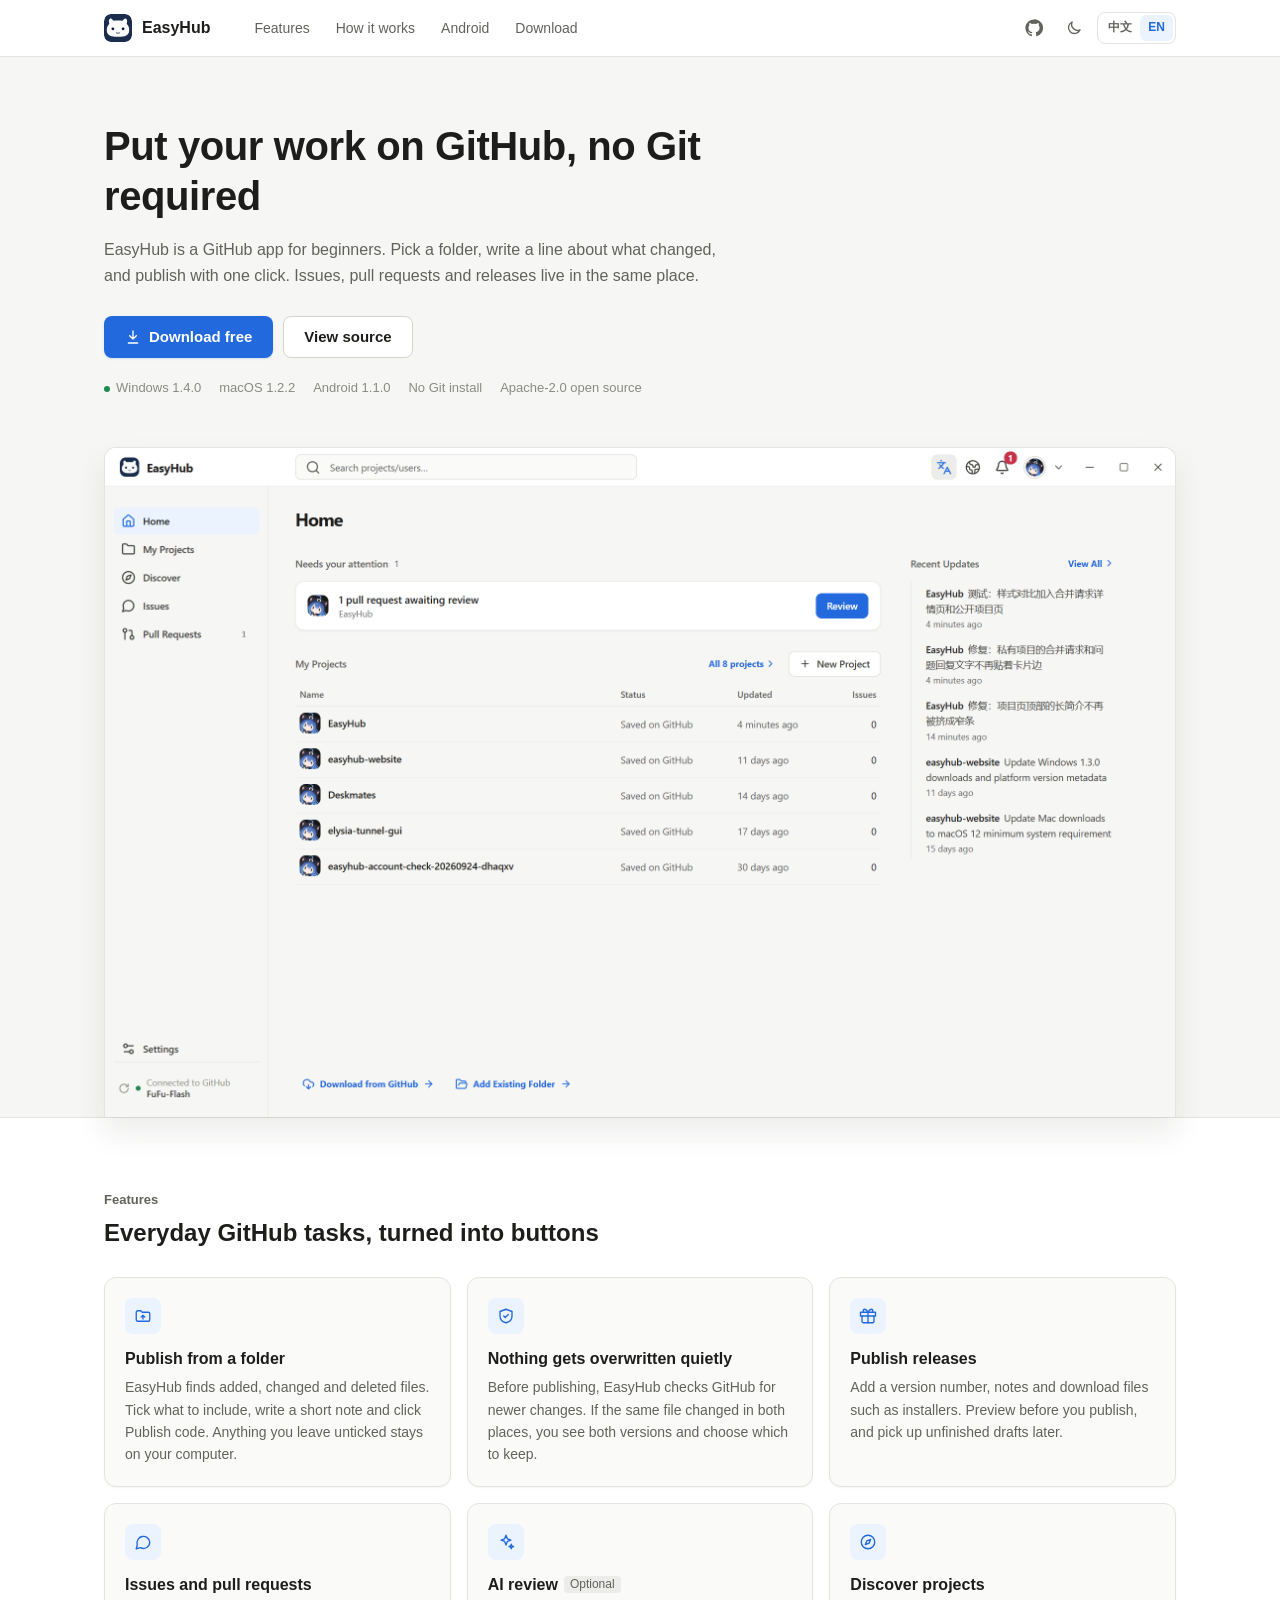
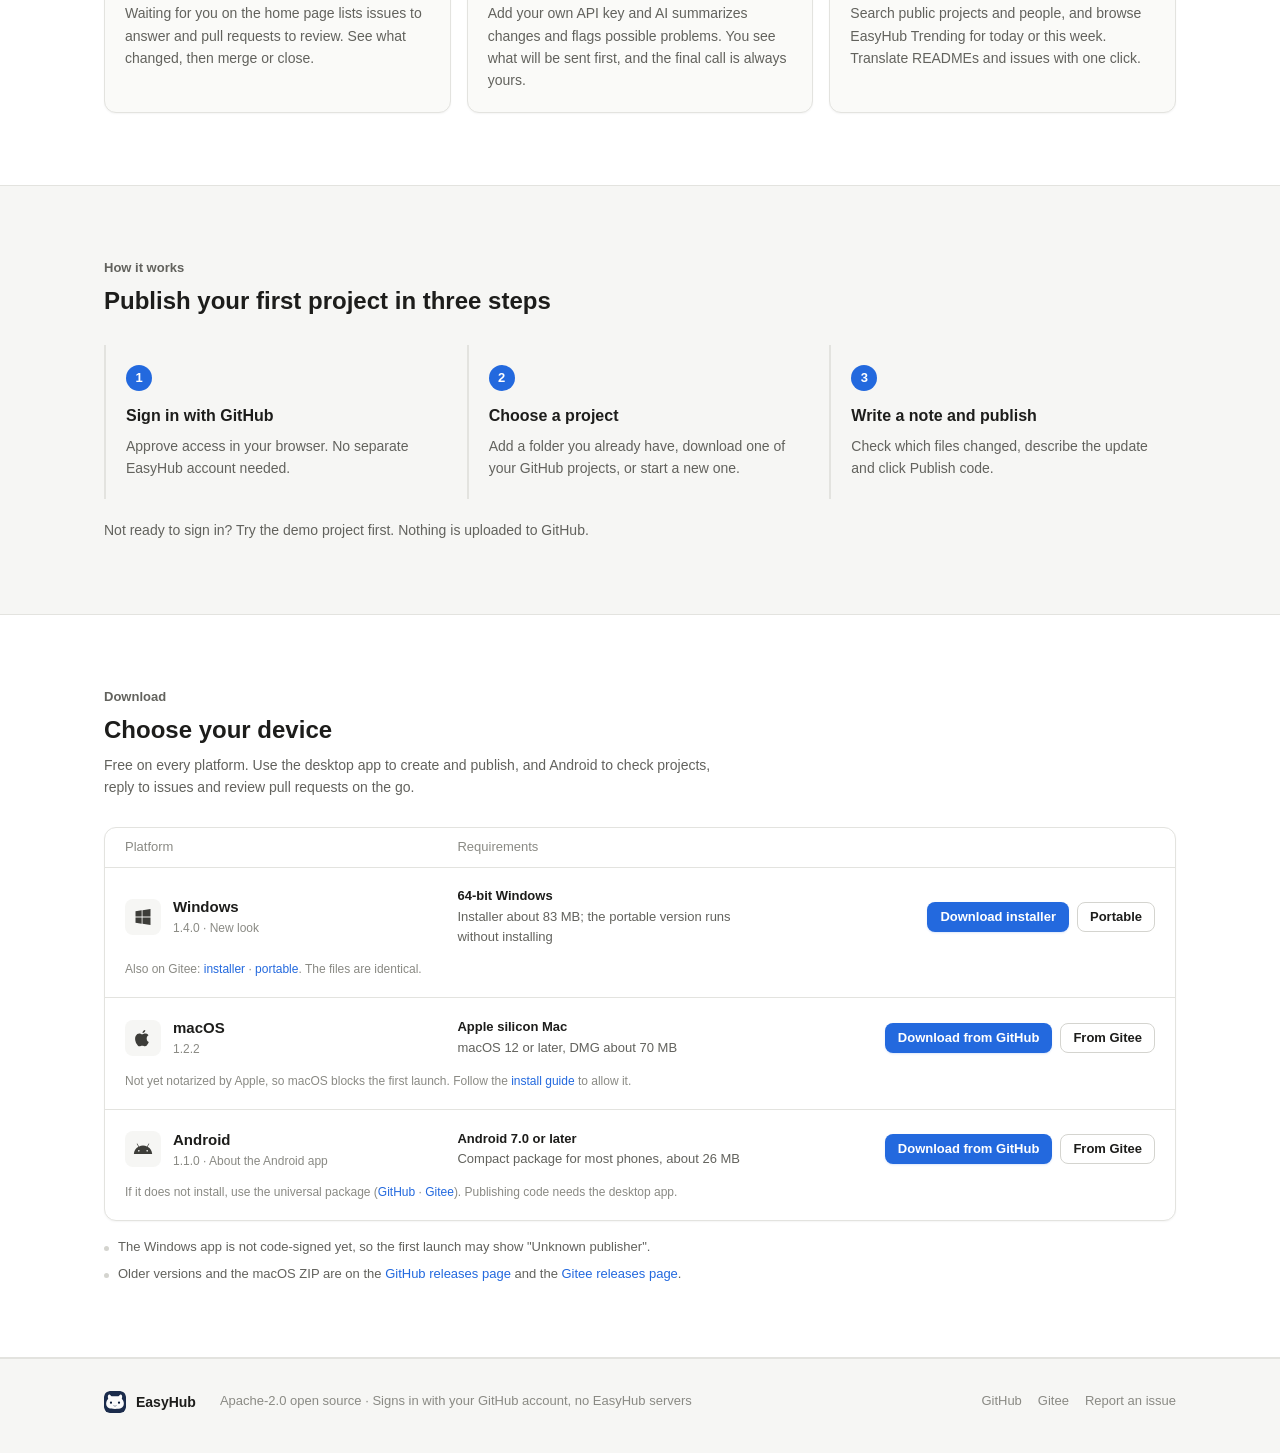
==== commit 981caedf: "更新：Windows 1.4.0 已同步到 Gitee，中文页改为从 Gitee 下载 英文页仍以 GitHub 为主，另附 Gitee 链接。  Co-Authored-By: Claude Opu" ====
--- a/index.html
+++ b/index.html
@@ -68,7 +68,7 @@
   "softwareVersion": "1.4.0",
   "datePublished": "2026-10-26",
   "image": "https://fufu-flash.github.io/easyhub-website/assets/app-home-zh.png",
-  "downloadUrl": "https://github.com/FuFu-Flash/EasyHub/releases/download/v1.4.0/EasyHub-1.4.0-setup.exe",
+  "downloadUrl": "https://gitee.com/HUAJILA/easy-hub/releases/download/v1.4.0/EasyHub-1.4.0-setup.exe",
   "license": "https://github.com/FuFu-Flash/EasyHub/blob/main/LICENSE",
   "offers": {"@type": "Offer", "price": "0", "priceCurrency": "USD"},
   "author": {"@type": "Person", "name": "FuFu-Flash", "url": "https://github.com/FuFu-Flash"}
@@ -237,10 +237,10 @@
         </div>
         <p class="req"><b>64 位 Windows</b><br>安装版约 83 MB，便携版下载后直接运行</p>
         <div class="get">
-          <a class="btn btn-primary btn-sm" href="https://github.com/FuFu-Flash/EasyHub/releases/download/v1.4.0/EasyHub-1.4.0-setup.exe">下载安装版</a>
-          <a class="btn btn-secondary btn-sm" href="https://github.com/FuFu-Flash/EasyHub/releases/download/v1.4.0/EasyHub-1.4.0-portable.exe">便携版</a>
-        </div>
-        <p class="row-note">从 GitHub 下载。打不开 GitHub 时，可以先从 <a href="https://gitee.com/HUAJILA/easy-hub/releases/tag/v1.3.0" target="_blank" rel="noopener noreferrer">Gitee 下载 1.3.0</a>，1.4.0 还没同步到 Gitee。</p>
+          <a class="btn btn-primary btn-sm" href="https://gitee.com/HUAJILA/easy-hub/releases/download/v1.4.0/EasyHub-1.4.0-setup.exe">下载安装版</a>
+          <a class="btn btn-secondary btn-sm" href="https://gitee.com/HUAJILA/easy-hub/releases/download/v1.4.0/EasyHub-1.4.0-portable.exe">便携版</a>
+        </div>
+        <p class="row-note">从 Gitee 下载。也可以从 GitHub 下载<a href="https://github.com/FuFu-Flash/EasyHub/releases/download/v1.4.0/EasyHub-1.4.0-setup.exe">安装版</a>或<a href="https://github.com/FuFu-Flash/EasyHub/releases/download/v1.4.0/EasyHub-1.4.0-portable.exe">便携版</a>，文件完全一样。</p>
       </div>
       <div class="row" role="listitem">
         <div class="platform">
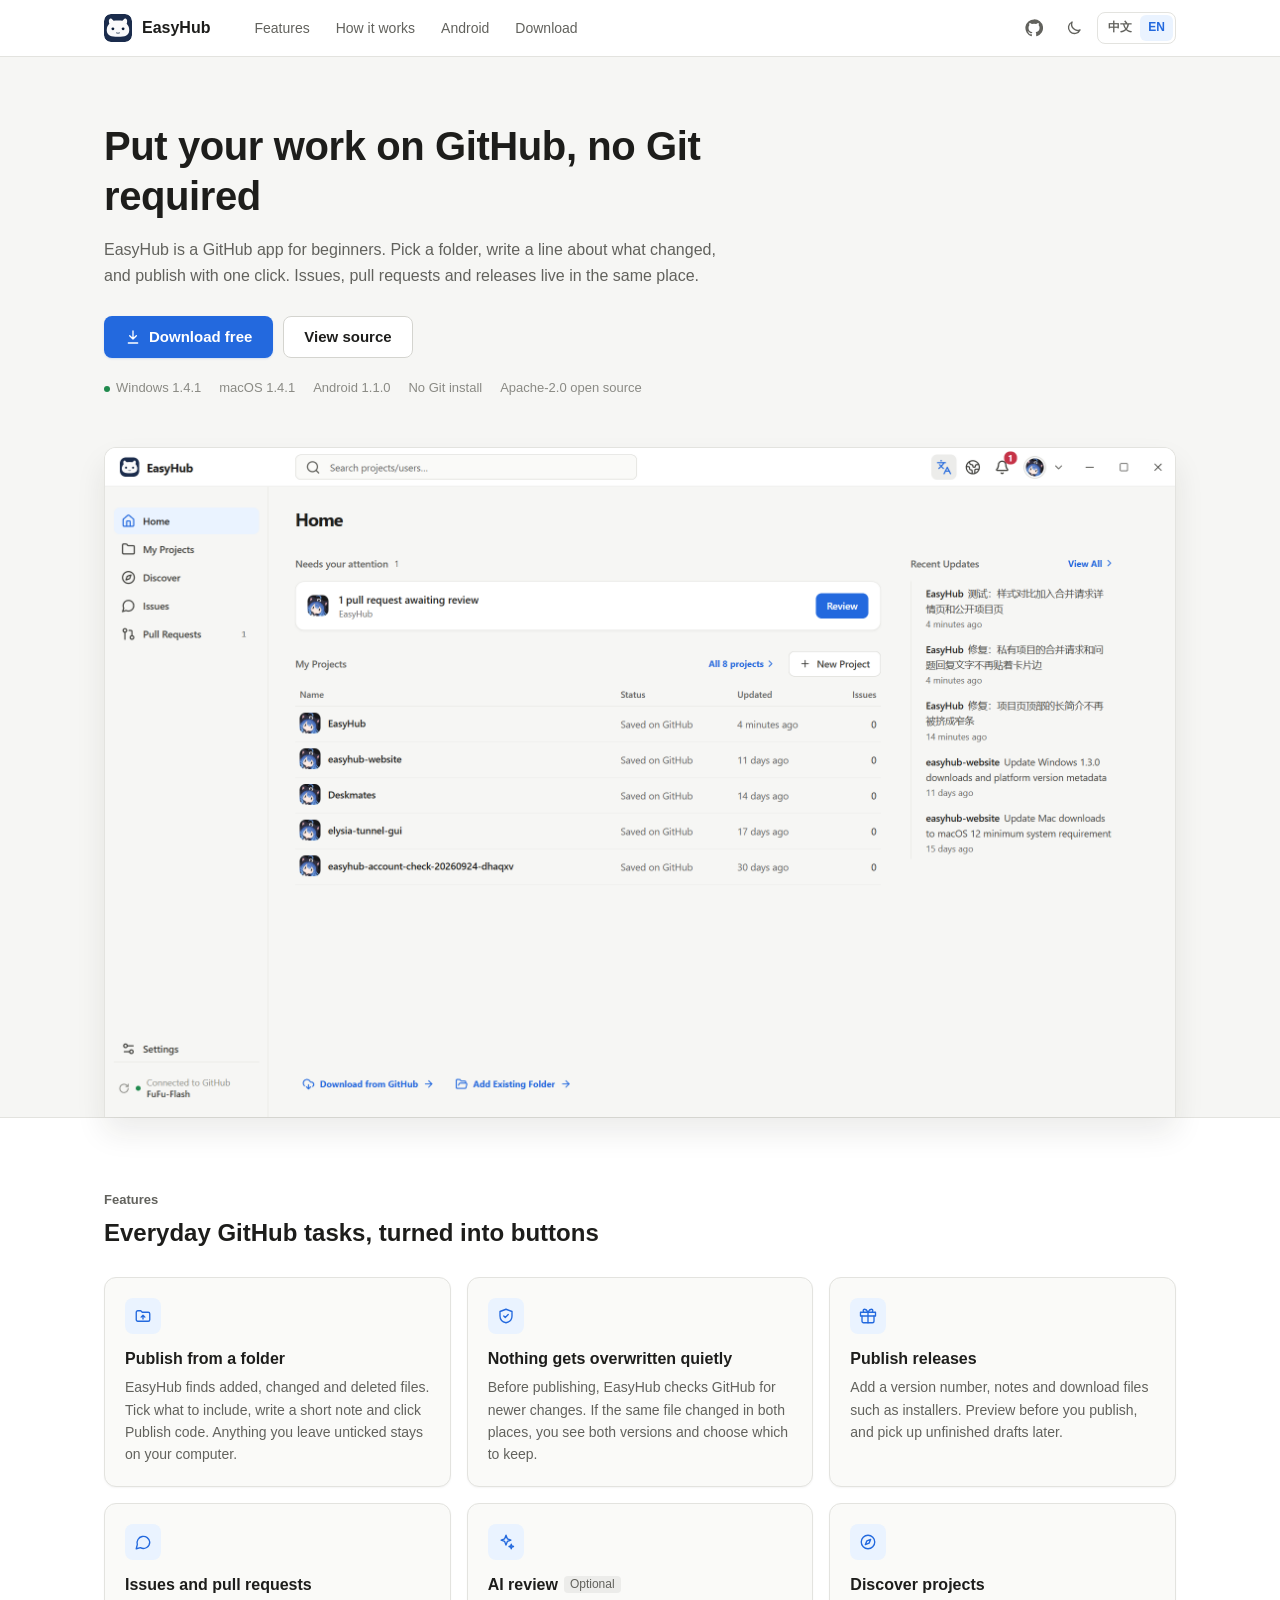
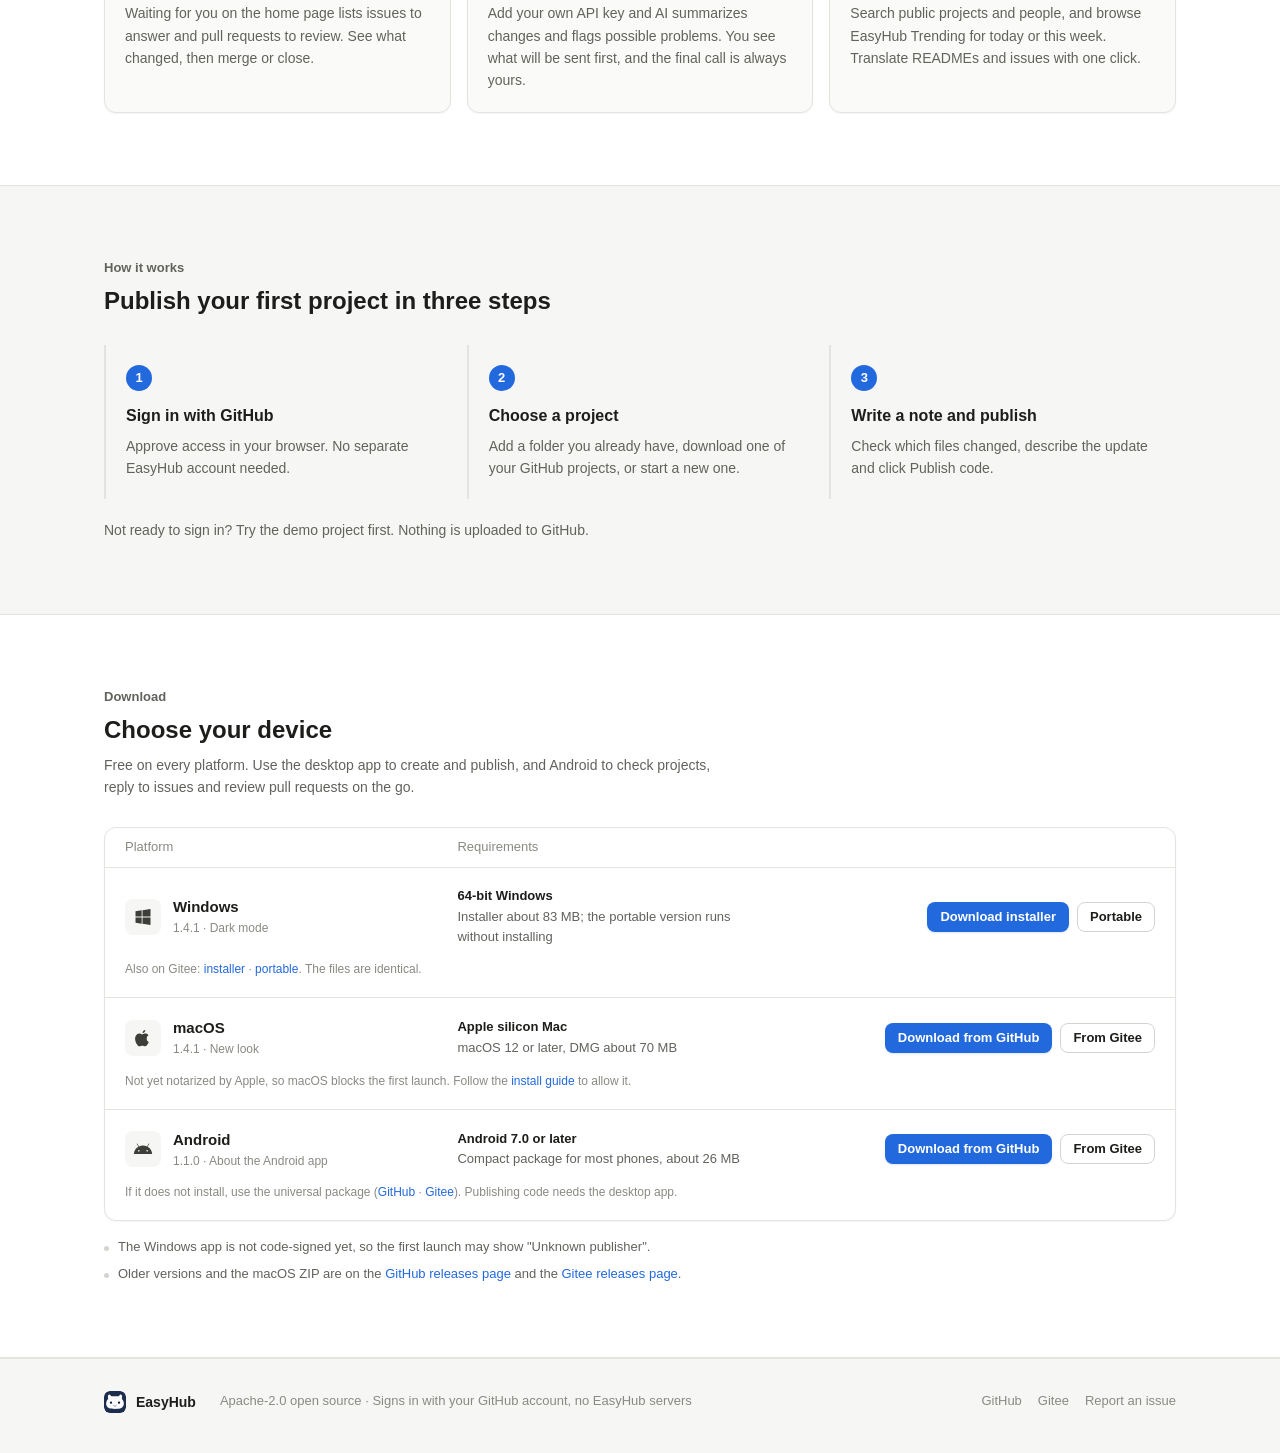
==== commit 0bf1b453: "更新：官网改为 Windows 和 macOS 1.4.1 - Windows 和 macOS 下载链接、版本号和发布日期改为 1.4.1 - Windows 标注新增深色模式，macOS 标注全新界" ====
--- a/index.html
+++ b/index.html
@@ -65,10 +65,10 @@
   "description": "面向新手的开源 GitHub 客户端：不装 Git 也能发布源码、发布新版本、处理问题和合并请求。",
   "applicationCategory": "DeveloperApplication",
   "operatingSystem": "Windows x64",
-  "softwareVersion": "1.4.0",
-  "datePublished": "2026-10-26",
+  "softwareVersion": "1.4.1",
+  "datePublished": "2026-10-27",
   "image": "https://fufu-flash.github.io/easyhub-website/assets/app-home-zh.png",
-  "downloadUrl": "https://gitee.com/HUAJILA/easy-hub/releases/download/v1.4.0/EasyHub-1.4.0-setup.exe",
+  "downloadUrl": "https://gitee.com/HUAJILA/easy-hub/releases/download/v1.4.1/EasyHub-1.4.1-setup.exe",
   "license": "https://github.com/FuFu-Flash/EasyHub/blob/main/LICENSE",
   "offers": {"@type": "Offer", "price": "0", "priceCurrency": "USD"},
   "author": {"@type": "Person", "name": "FuFu-Flash", "url": "https://github.com/FuFu-Flash"}
@@ -79,10 +79,10 @@
   "description": "Apple 芯片 Mac 上的开源 GitHub 客户端，用于发布和管理项目。",
   "applicationCategory": "DeveloperApplication",
   "operatingSystem": "macOS 12+ (Apple Silicon)",
-  "softwareVersion": "1.2.2",
-  "datePublished": "2026-10-11",
-  "downloadUrl": "https://gitee.com/HUAJILA/easy-hub/releases/download/macos-v1.2.2/EasyHub-macOS.dmg",
-  "license": "https://github.com/FuFu-Flash/EasyHub/blob/macos-v1.2.2/LICENSE",
+  "softwareVersion": "1.4.1",
+  "datePublished": "2026-10-27",
+  "downloadUrl": "https://gitee.com/HUAJILA/easy-hub/releases/download/macos-v1.4.1/EasyHub-macOS.dmg",
+  "license": "https://github.com/FuFu-Flash/EasyHub/blob/macos-v1.4.1/LICENSE",
   "offers": {"@type": "Offer", "price": "0", "priceCurrency": "USD"}
   }, {
   "@type": "SoftwareApplication",
@@ -144,8 +144,8 @@
       <a class="btn btn-secondary btn-lg" href="https://github.com/FuFu-Flash/EasyHub" target="_blank" rel="noopener noreferrer">查看源码</a>
     </div>
     <div class="hero-meta">
-      <span><i></i>Windows 1.4.0</span>
-      <span>macOS 1.2.2</span>
+      <span><i></i>Windows 1.4.1</span>
+      <span>macOS 1.4.1</span>
       <span>Android 1.1.0</span>
       <span>不用装 Git</span>
       <span>Apache-2.0 开源</span>
@@ -233,24 +233,24 @@
       <div class="row" role="listitem">
         <div class="platform">
           <span class="platform-icon"><svg viewBox="0 0 24 24" fill="currentColor" aria-hidden="true"><path d="M3 5.2 10.4 4v7.3H3Zm8.4-1.3L21 2.5v8.8h-9.6ZM3 12.7h7.4V20L3 18.8Zm8.4 0H21v8.8l-9.6-1.4Z"/></svg></span>
-          <span><strong>Windows</strong><small>1.4.0 · 全新界面</small></span>
+          <span><strong>Windows</strong><small>1.4.1 · 新增深色模式</small></span>
         </div>
         <p class="req"><b>64 位 Windows</b><br>安装版约 83 MB，便携版下载后直接运行</p>
         <div class="get">
-          <a class="btn btn-primary btn-sm" href="https://gitee.com/HUAJILA/easy-hub/releases/download/v1.4.0/EasyHub-1.4.0-setup.exe">下载安装版</a>
-          <a class="btn btn-secondary btn-sm" href="https://gitee.com/HUAJILA/easy-hub/releases/download/v1.4.0/EasyHub-1.4.0-portable.exe">便携版</a>
-        </div>
-        <p class="row-note">从 Gitee 下载。也可以从 GitHub 下载<a href="https://github.com/FuFu-Flash/EasyHub/releases/download/v1.4.0/EasyHub-1.4.0-setup.exe">安装版</a>或<a href="https://github.com/FuFu-Flash/EasyHub/releases/download/v1.4.0/EasyHub-1.4.0-portable.exe">便携版</a>，文件完全一样。</p>
+          <a class="btn btn-primary btn-sm" href="https://gitee.com/HUAJILA/easy-hub/releases/download/v1.4.1/EasyHub-1.4.1-setup.exe">下载安装版</a>
+          <a class="btn btn-secondary btn-sm" href="https://gitee.com/HUAJILA/easy-hub/releases/download/v1.4.1/EasyHub-1.4.1-portable.exe">便携版</a>
+        </div>
+        <p class="row-note">从 Gitee 下载。也可以从 GitHub 下载<a href="https://github.com/FuFu-Flash/EasyHub/releases/download/v1.4.1/EasyHub-1.4.1-setup.exe">安装版</a>或<a href="https://github.com/FuFu-Flash/EasyHub/releases/download/v1.4.1/EasyHub-1.4.1-portable.exe">便携版</a>，文件完全一样。</p>
       </div>
       <div class="row" role="listitem">
         <div class="platform">
           <span class="platform-icon"><svg viewBox="0 0 24 24" fill="currentColor" aria-hidden="true"><path d="M16.4 12.6c0-2.6 2.1-3.8 2.2-3.9-1.2-1.8-3.1-2-3.7-2-1.6-.2-3.1.9-3.9.9s-2-.9-3.4-.9a5 5 0 0 0-4.2 2.6c-1.8 3.1-.5 7.7 1.3 10.2.8 1.2 1.8 2.6 3.1 2.5 1.3 0 1.7-.8 3.3-.8s2 .8 3.4.8 2.2-1.2 3-2.4a10 10 0 0 0 1.4-2.8c-.1 0-2.6-1-2.5-4.2ZM13.9 4.9a3.6 3.6 0 0 0 .8-2.6 3.7 3.7 0 0 0-2.4 1.2 3.4 3.4 0 0 0-.9 2.5 3 3 0 0 0 2.5-1.1Z"/></svg></span>
-          <span><strong>macOS</strong><small>1.2.2</small></span>
+          <span><strong>macOS</strong><small>1.4.1 · 全新界面</small></span>
         </div>
         <p class="req"><b>Apple 芯片 Mac</b><br>macOS 12 及以上，DMG 约 70 MB</p>
         <div class="get">
-          <a class="btn btn-primary btn-sm" href="https://gitee.com/HUAJILA/easy-hub/releases/download/macos-v1.2.2/EasyHub-macOS.dmg">从 Gitee 下载</a>
-          <a class="btn btn-secondary btn-sm" href="https://github.com/FuFu-Flash/EasyHub/releases/download/macos-v1.2.2/EasyHub-macOS.dmg">从 GitHub 下载</a>
+          <a class="btn btn-primary btn-sm" href="https://gitee.com/HUAJILA/easy-hub/releases/download/macos-v1.4.1/EasyHub-macOS.dmg">从 Gitee 下载</a>
+          <a class="btn btn-secondary btn-sm" href="https://github.com/FuFu-Flash/EasyHub/releases/download/macos-v1.4.1/EasyHub-macOS.dmg">从 GitHub 下载</a>
         </div>
         <p class="row-note">还没有经过 Apple 公证，第一次打开会被拦下，按 <a href="https://github.com/FuFu-Flash/EasyHub#macos-%E5%BF%85%E7%9C%8B" target="_blank" rel="noopener noreferrer">安装说明</a> 允许即可。</p>
       </div>
--- a/assets/site.css
+++ b/assets/site.css
@@ -200,6 +200,11 @@
 .motion-ready .step.reveal::before{transform:scale(.4);transition:transform .5s var(--ease) .2s}
 .motion-ready .step.reveal.in::before{transform:none}
 
+/* 深浅切换：整页用 0.5 秒交叉淡化；深色下截图略微压暗，免得一片亮白刺眼 */
+.theme-instant,.theme-instant *,.theme-instant *::before,.theme-instant *::after{transition:none!important}
+::view-transition-old(root),::view-transition-new(root){animation-duration:.5s;animation-timing-function:ease}
+:root[data-theme="dark"] .shot img{filter:brightness(.82)}
+
 @media (prefers-reduced-motion:reduce){
   html{scroll-behavior:auto}
   *,*::before{transition:none!important;animation:none!important}
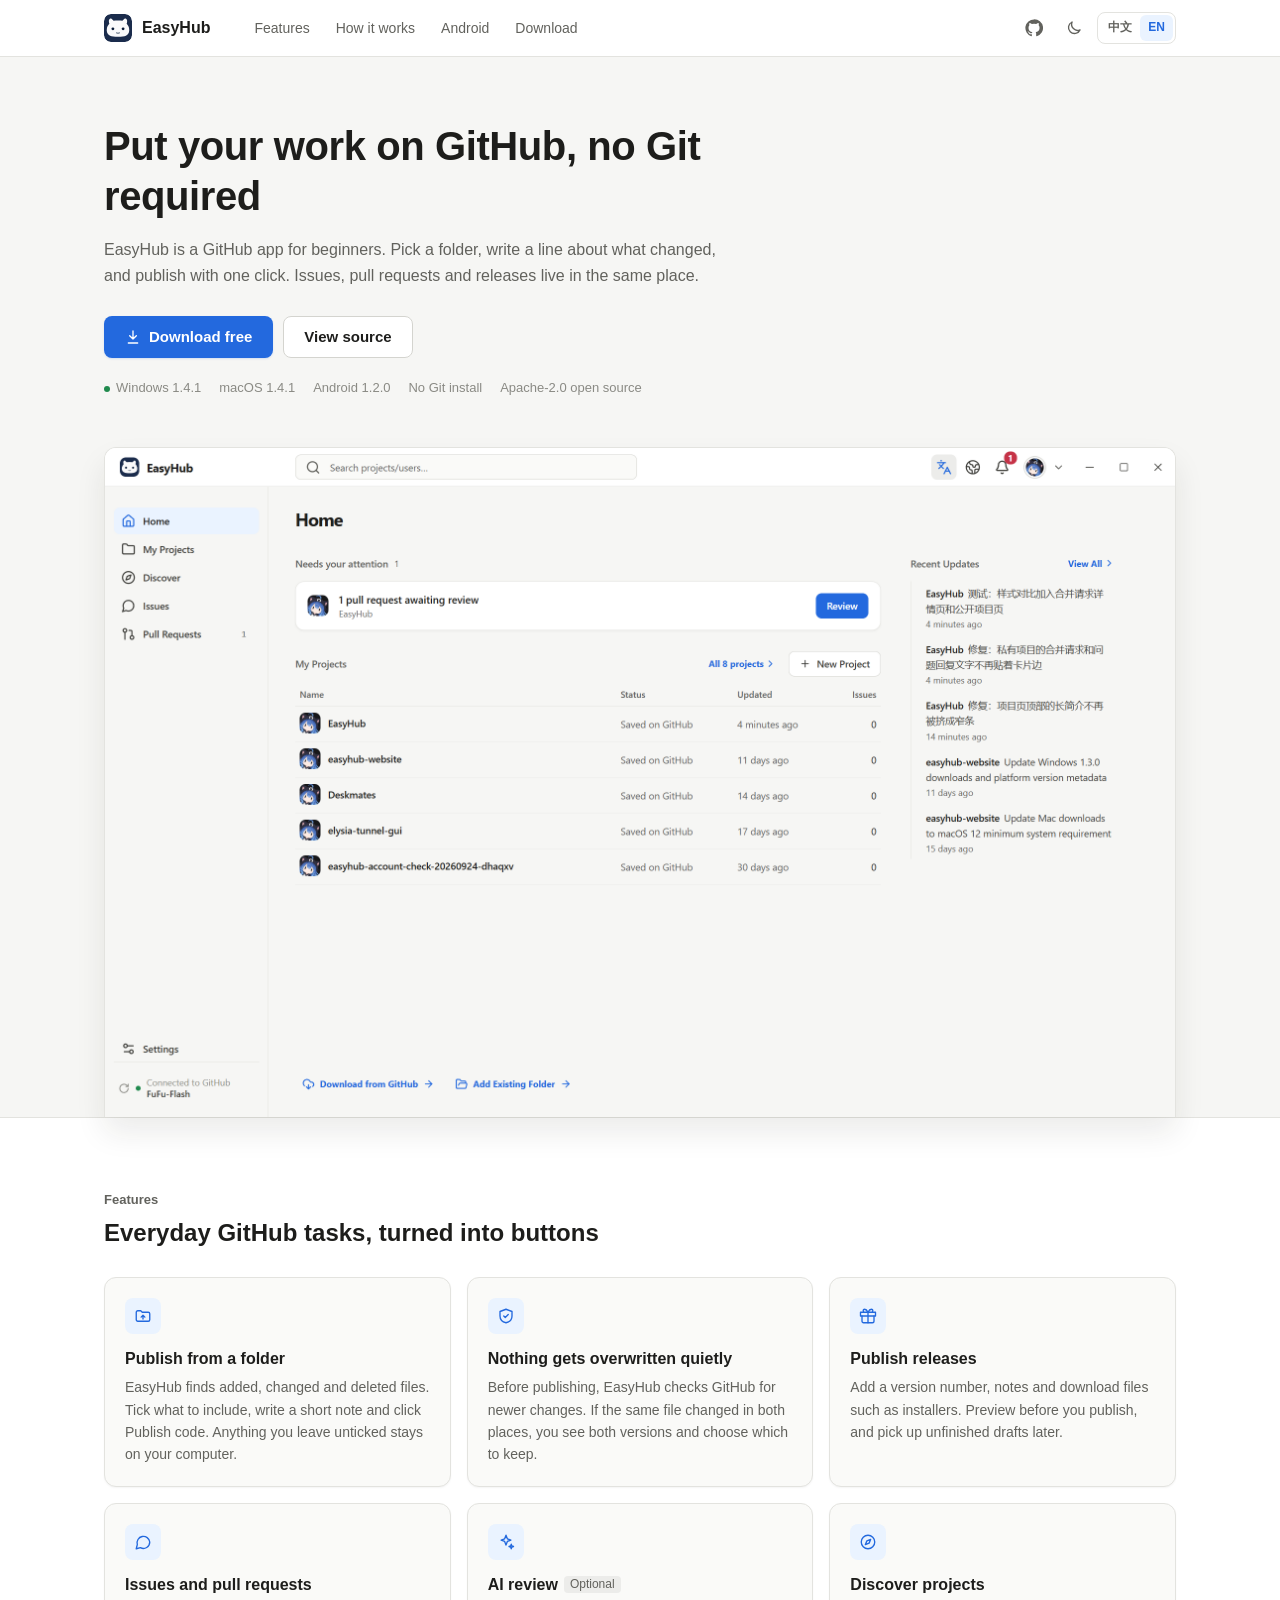
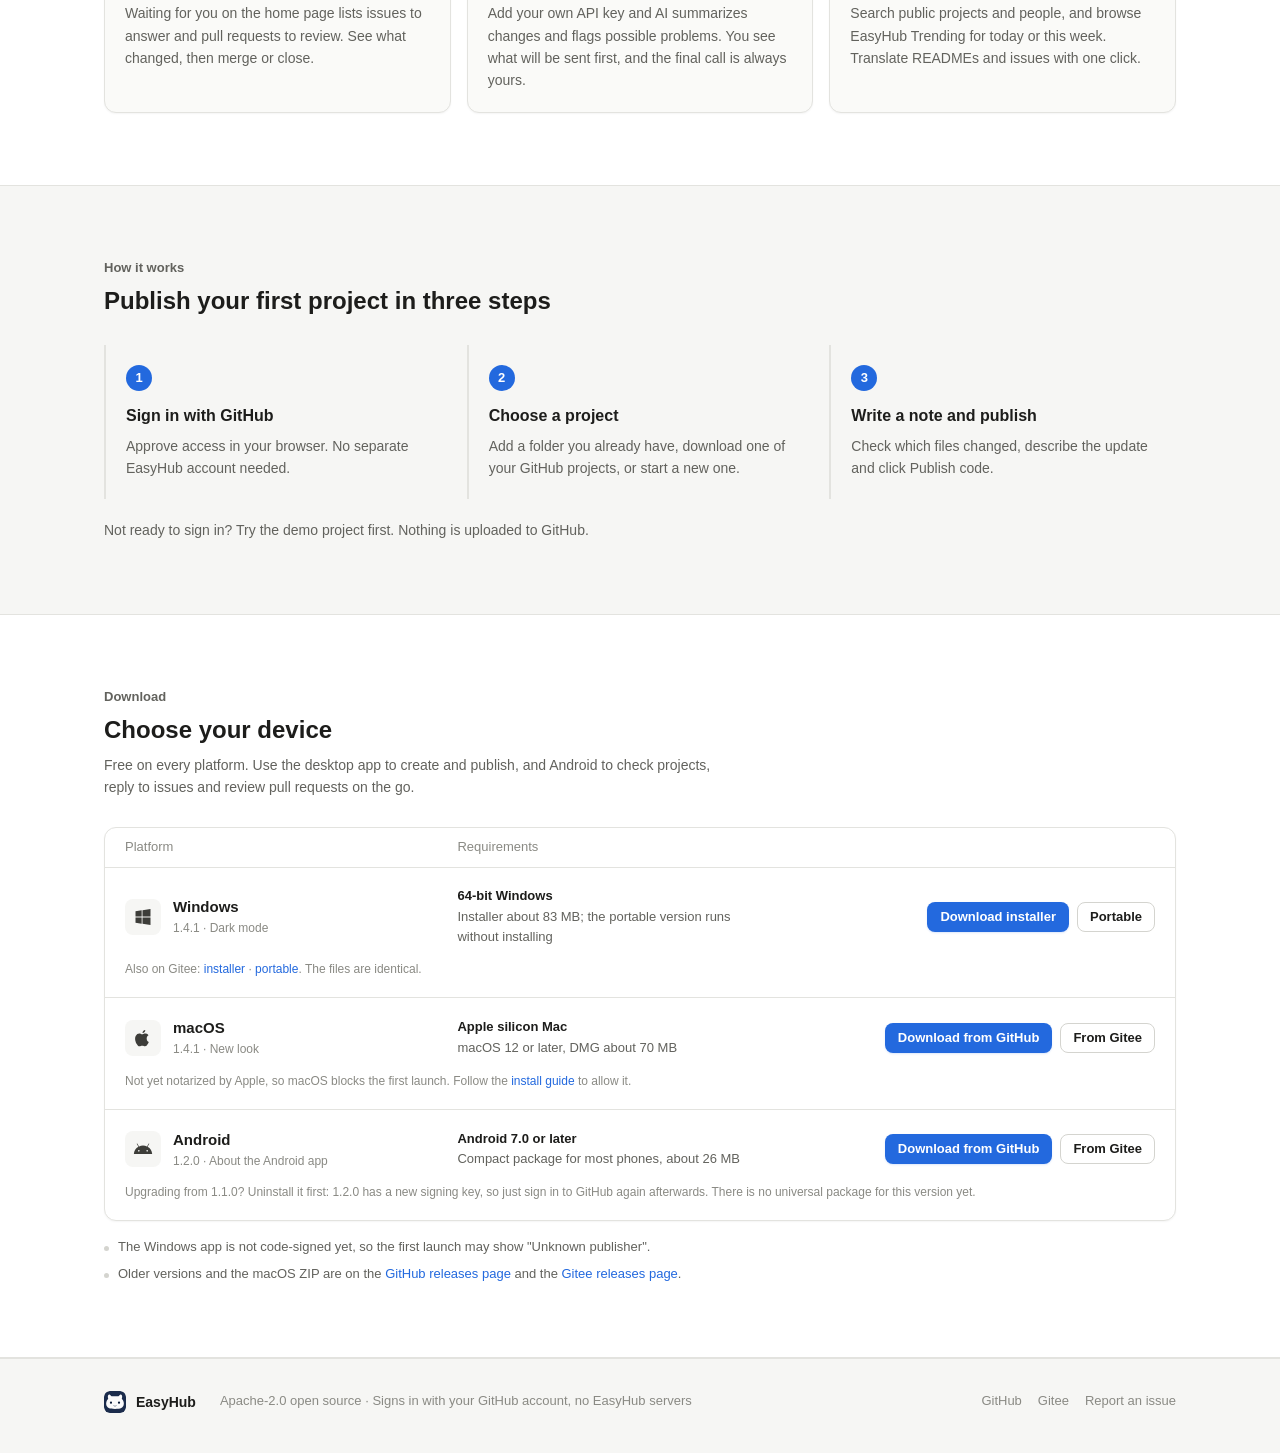
==== commit e4d06ab5: "更新：首页的 Android 下载改为 1.2.0 - 下载链接、版本号和发布日期改为 1.2.0 - 说明从 1.1.0 升级要先卸载旧版，去掉旧的通用安装包链接  Co-Authored-By: " ====
--- a/index.html
+++ b/index.html
@@ -91,10 +91,10 @@
   "description": "在 Android 上查看 GitHub 项目、回复问题、下载发行版和审查合并请求。",
   "applicationCategory": "DeveloperApplication",
   "operatingSystem": "Android 7.0+",
-  "softwareVersion": "1.1.0",
-  "datePublished": "2026-10-10",
-  "downloadUrl": "https://gitee.com/HUAJILA/easy-hub/releases/download/android-v1.1.0/EasyHub-Android-1.1.0-arm64.apk",
-  "license": "https://github.com/FuFu-Flash/EasyHub/blob/android-v1.1.0/LICENSE",
+  "softwareVersion": "1.2.0",
+  "datePublished": "2026-10-29",
+  "downloadUrl": "https://gitee.com/HUAJILA/easy-hub/releases/download/android-v1.2.0/EasyHub-Android-1.2.0-arm64.apk",
+  "license": "https://github.com/FuFu-Flash/EasyHub/blob/android-v1.2.0/LICENSE",
   "offers": {"@type": "Offer", "price": "0", "priceCurrency": "USD"}
   }]
 }
@@ -146,7 +146,7 @@
     <div class="hero-meta">
       <span><i></i>Windows 1.4.1</span>
       <span>macOS 1.4.1</span>
-      <span>Android 1.1.0</span>
+      <span>Android 1.2.0</span>
       <span>不用装 Git</span>
       <span>Apache-2.0 开源</span>
     </div>
@@ -257,14 +257,14 @@
       <div class="row" role="listitem">
         <div class="platform">
           <span class="platform-icon"><svg viewBox="0 0 24 24" fill="currentColor" aria-hidden="true"><path d="M17.5 9.4 19.4 6a.4.4 0 0 0-.7-.4l-1.9 3.4a11.5 11.5 0 0 0-9.6 0L5.3 5.6a.4.4 0 1 0-.7.4l1.9 3.4A10.7 10.7 0 0 0 1 18h22a10.7 10.7 0 0 0-5.5-8.6ZM7 15.2a1 1 0 1 1 0-2 1 1 0 0 1 0 2Zm10 0a1 1 0 1 1 0-2 1 1 0 0 1 0 2Z"/></svg></span>
-          <span><strong>Android</strong><small>1.1.0 · <a href="android.html">了解 Android 版</a></small></span>
+          <span><strong>Android</strong><small>1.2.0 · <a href="android.html">了解 Android 版</a></small></span>
         </div>
         <p class="req"><b>Android 7.0 及以上</b><br>适合大多数手机的精简安装包，约 26 MB</p>
         <div class="get">
-          <a class="btn btn-primary btn-sm" href="https://gitee.com/HUAJILA/easy-hub/releases/download/android-v1.1.0/EasyHub-Android-1.1.0-arm64.apk">从 Gitee 下载</a>
-          <a class="btn btn-secondary btn-sm" href="https://github.com/FuFu-Flash/EasyHub/releases/download/android-v1.1.0/EasyHub-Android-1.1.0-arm64.apk">从 GitHub 下载</a>
-        </div>
-        <p class="row-note">装不上时换成通用安装包（<a href="https://gitee.com/HUAJILA/easy-hub/releases/download/android-v1.1.0/EasyHub-Android-1.1.0-universal.apk">Gitee</a> · <a href="https://github.com/FuFu-Flash/EasyHub/releases/download/android-v1.1.0/EasyHub-Android-1.1.0-universal.apk">GitHub</a>）。手机上不能发布源码，发布请用桌面版。</p>
+          <a class="btn btn-primary btn-sm" href="https://gitee.com/HUAJILA/easy-hub/releases/download/android-v1.2.0/EasyHub-Android-1.2.0-arm64.apk">从 Gitee 下载</a>
+          <a class="btn btn-secondary btn-sm" href="https://github.com/FuFu-Flash/EasyHub/releases/download/android-v1.2.0/EasyHub-Android-1.2.0-arm64.apk">从 GitHub 下载</a>
+        </div>
+        <p class="row-note">从 1.1.0 升级要先卸载旧版：1.2.0 换了新的签名，卸载后重新登录 GitHub 即可。这一版暂时没有通用安装包。</p>
       </div>
     </div>
     <ul class="notes reveal">
